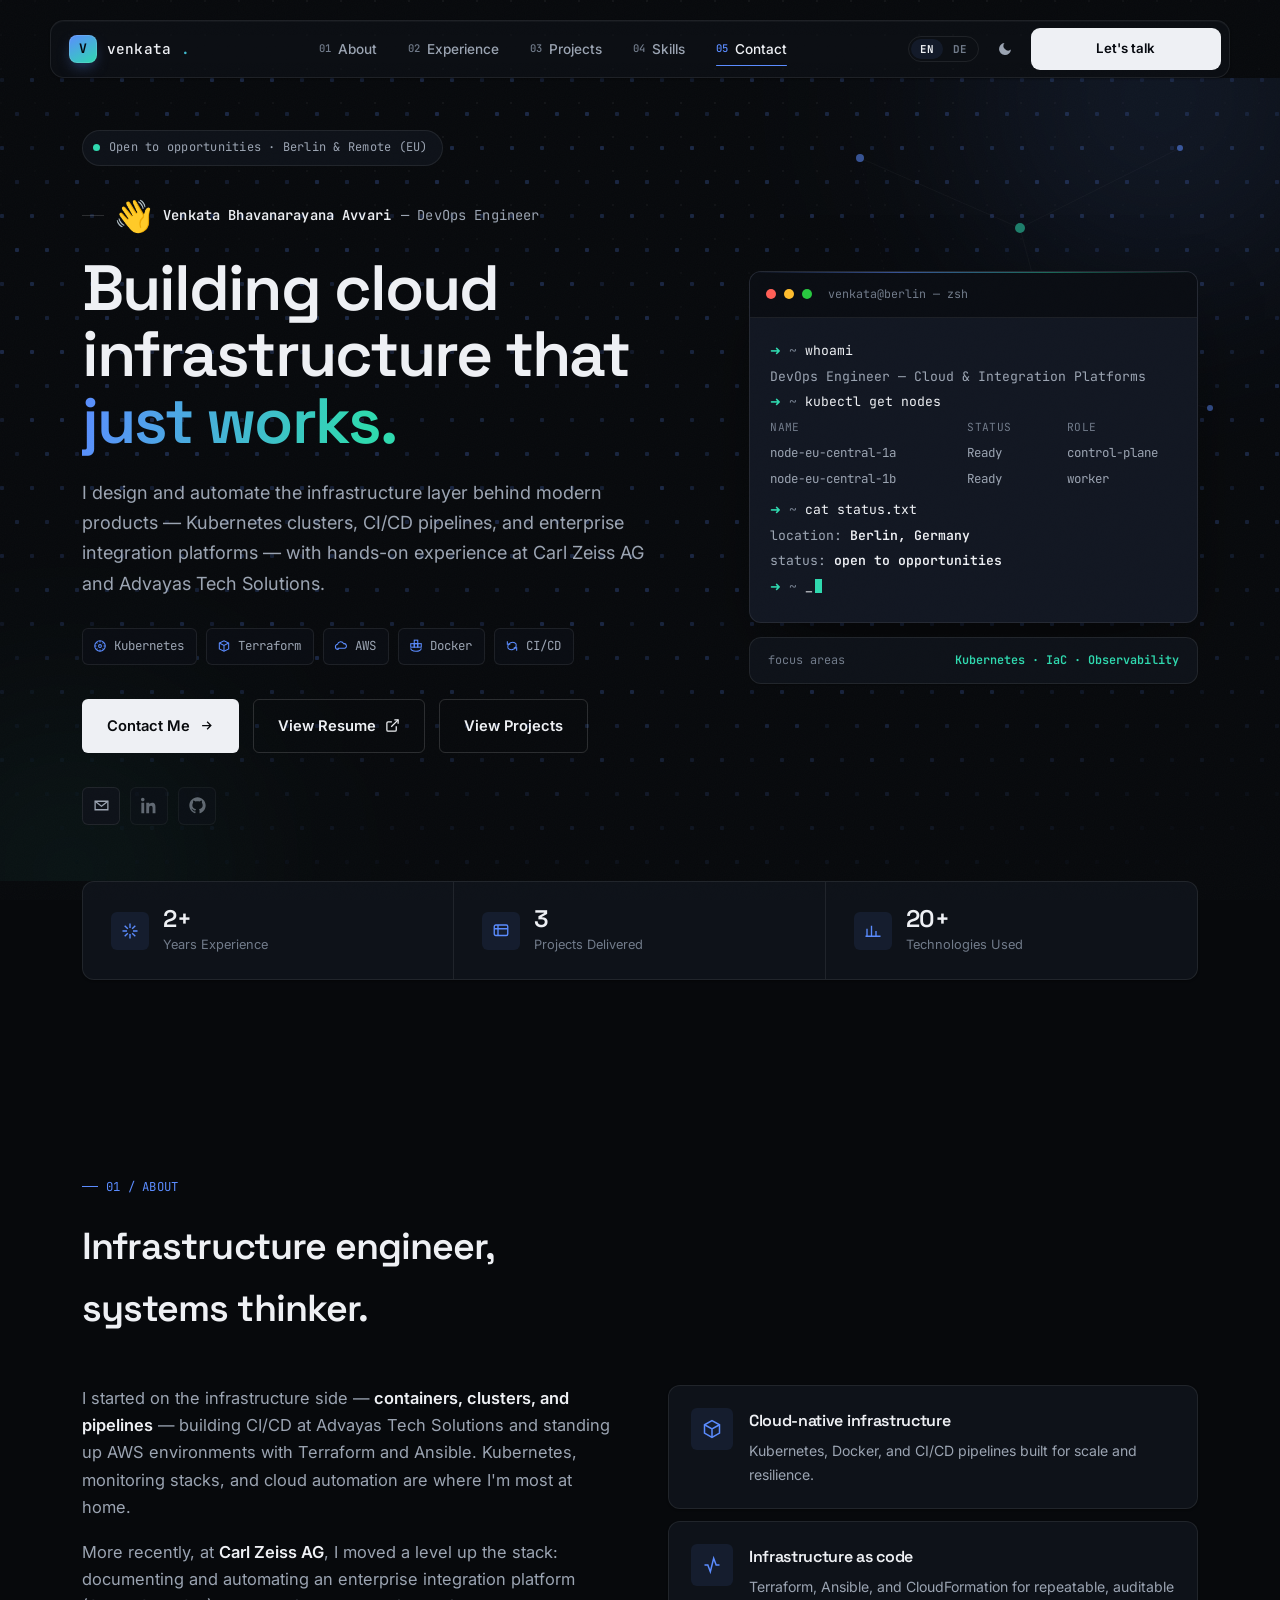
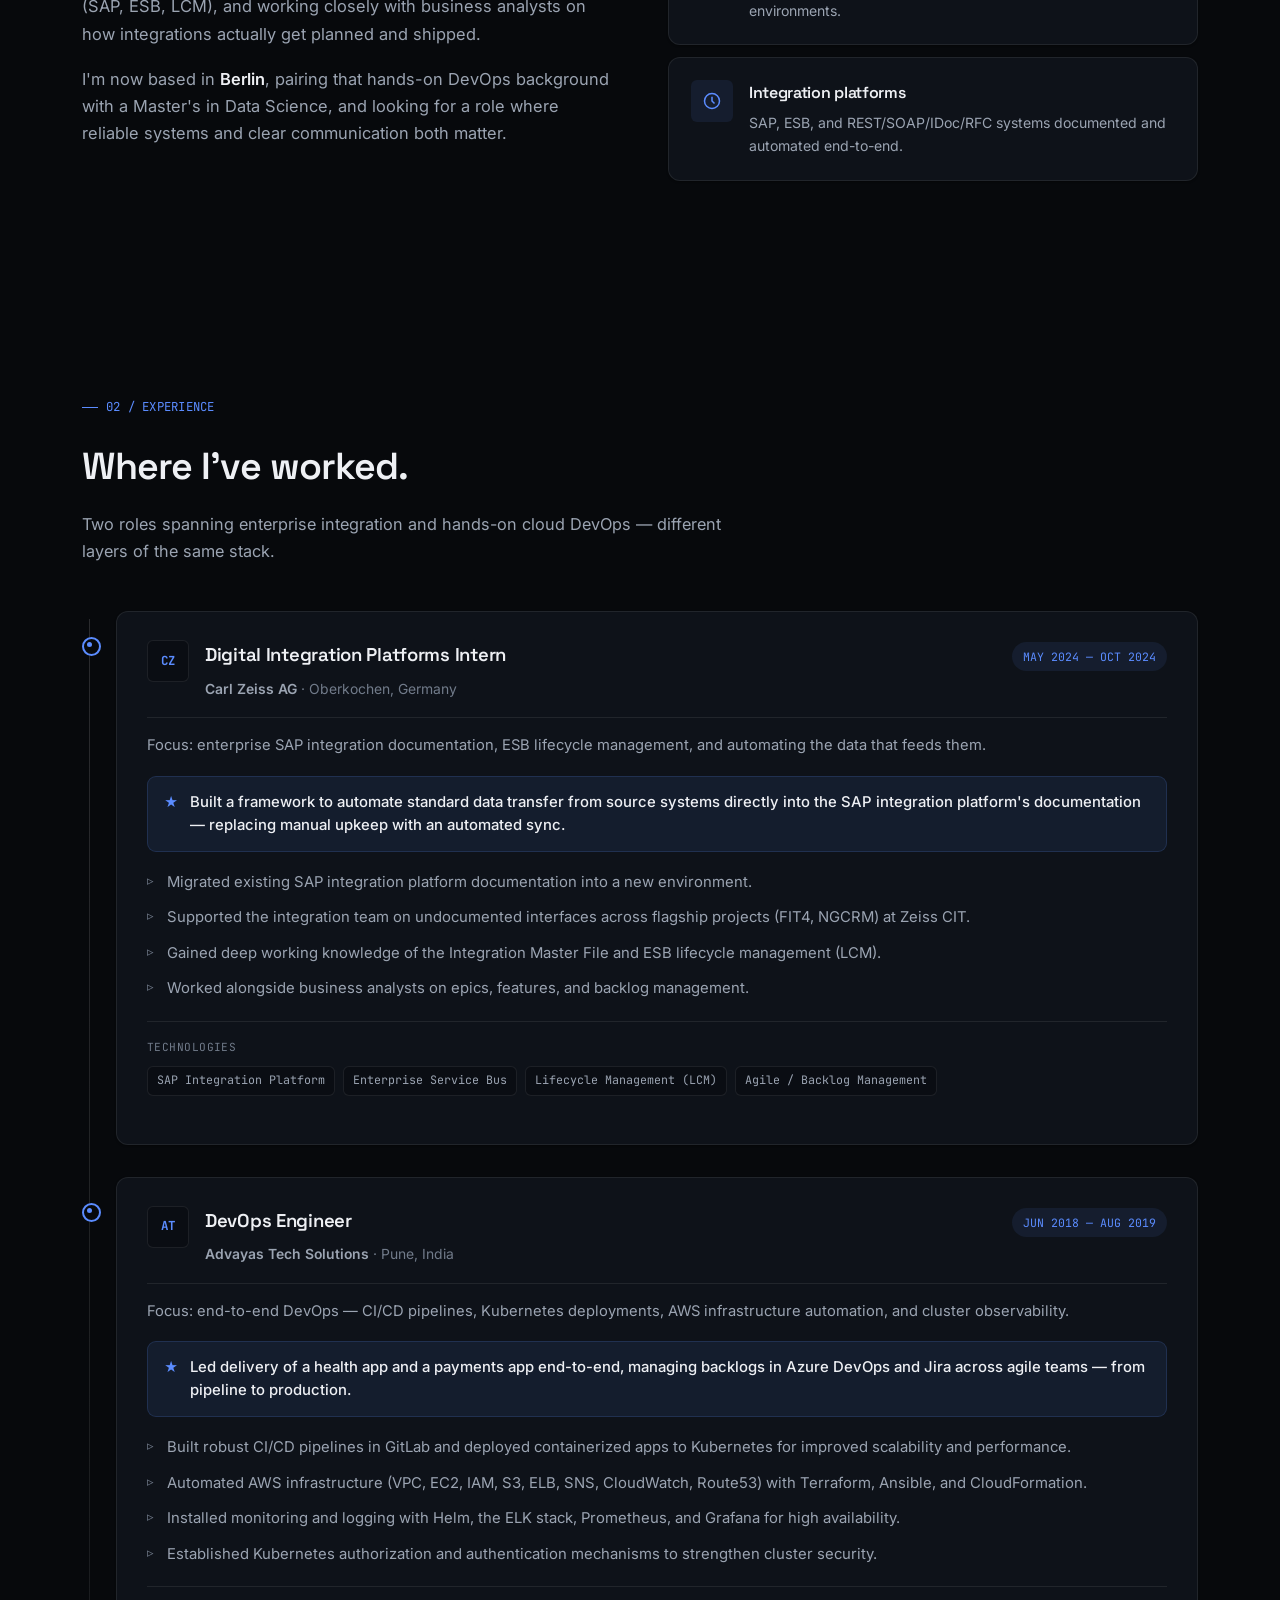
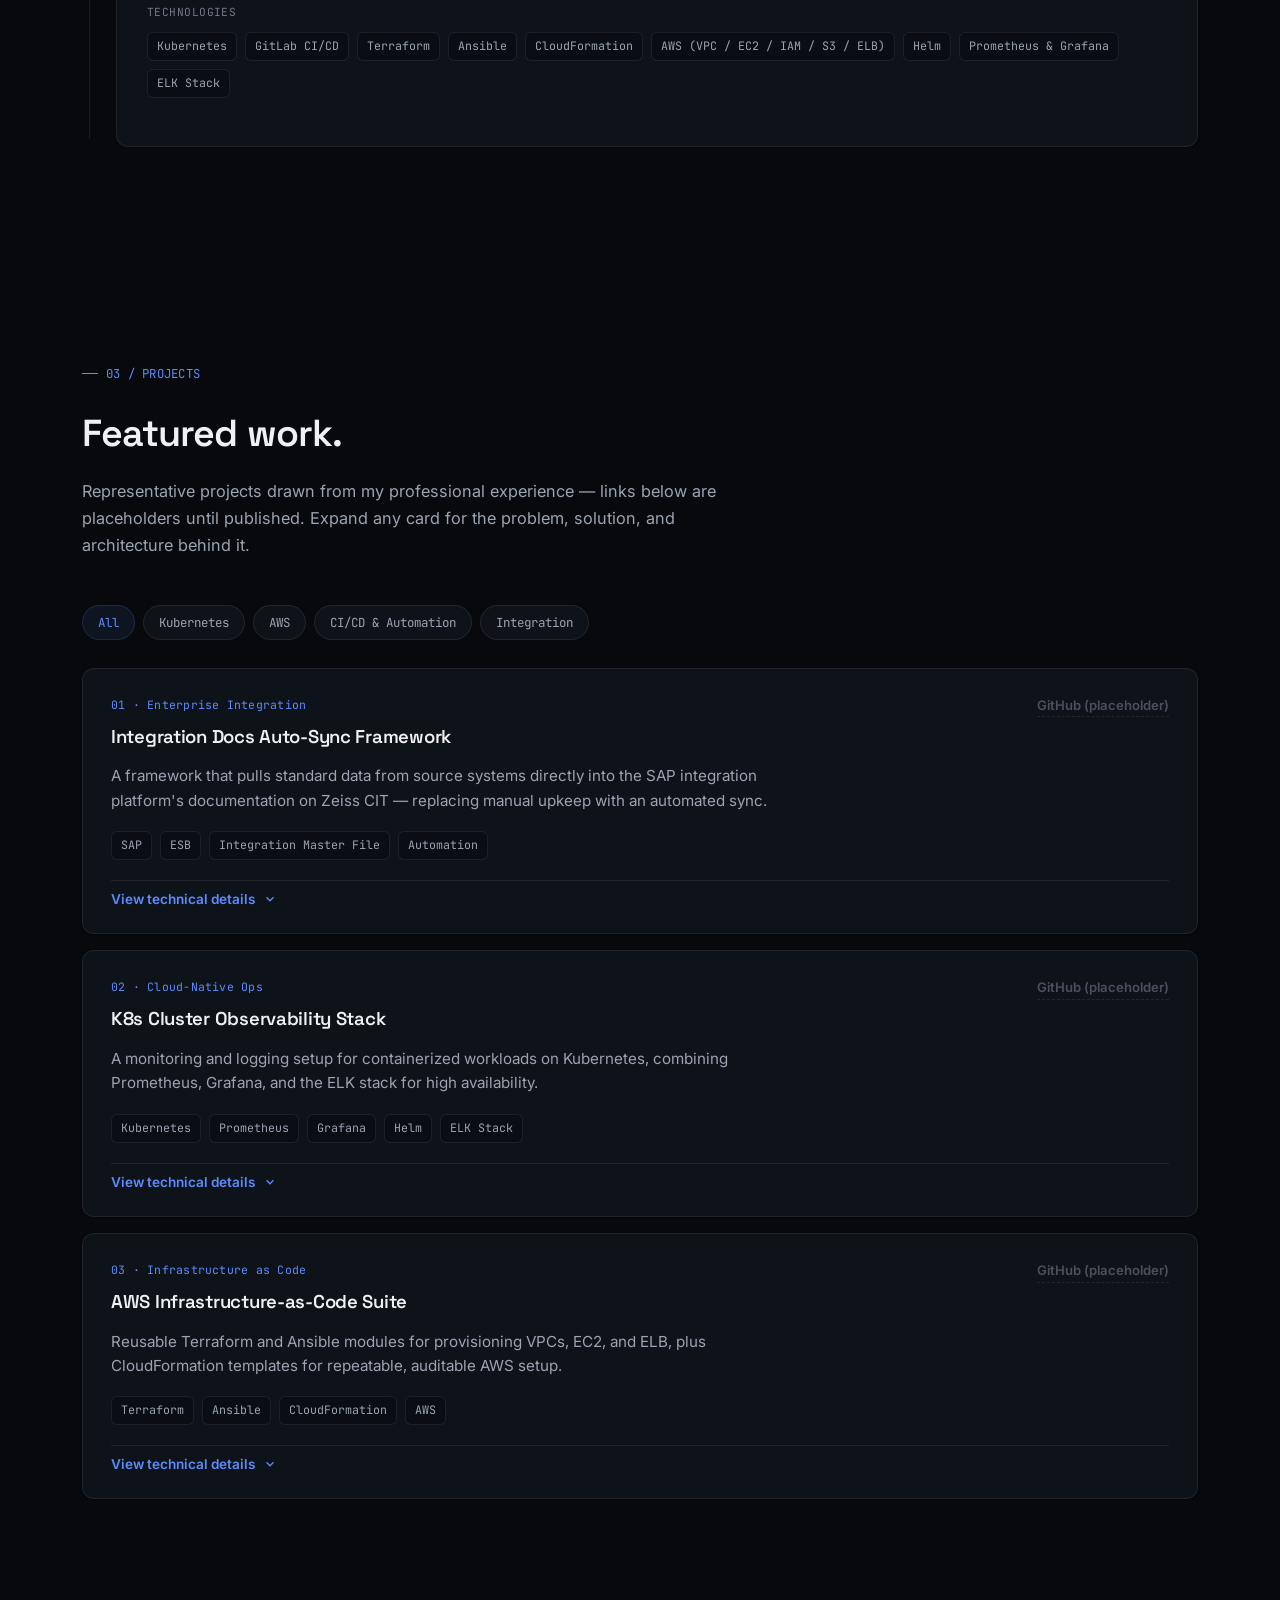
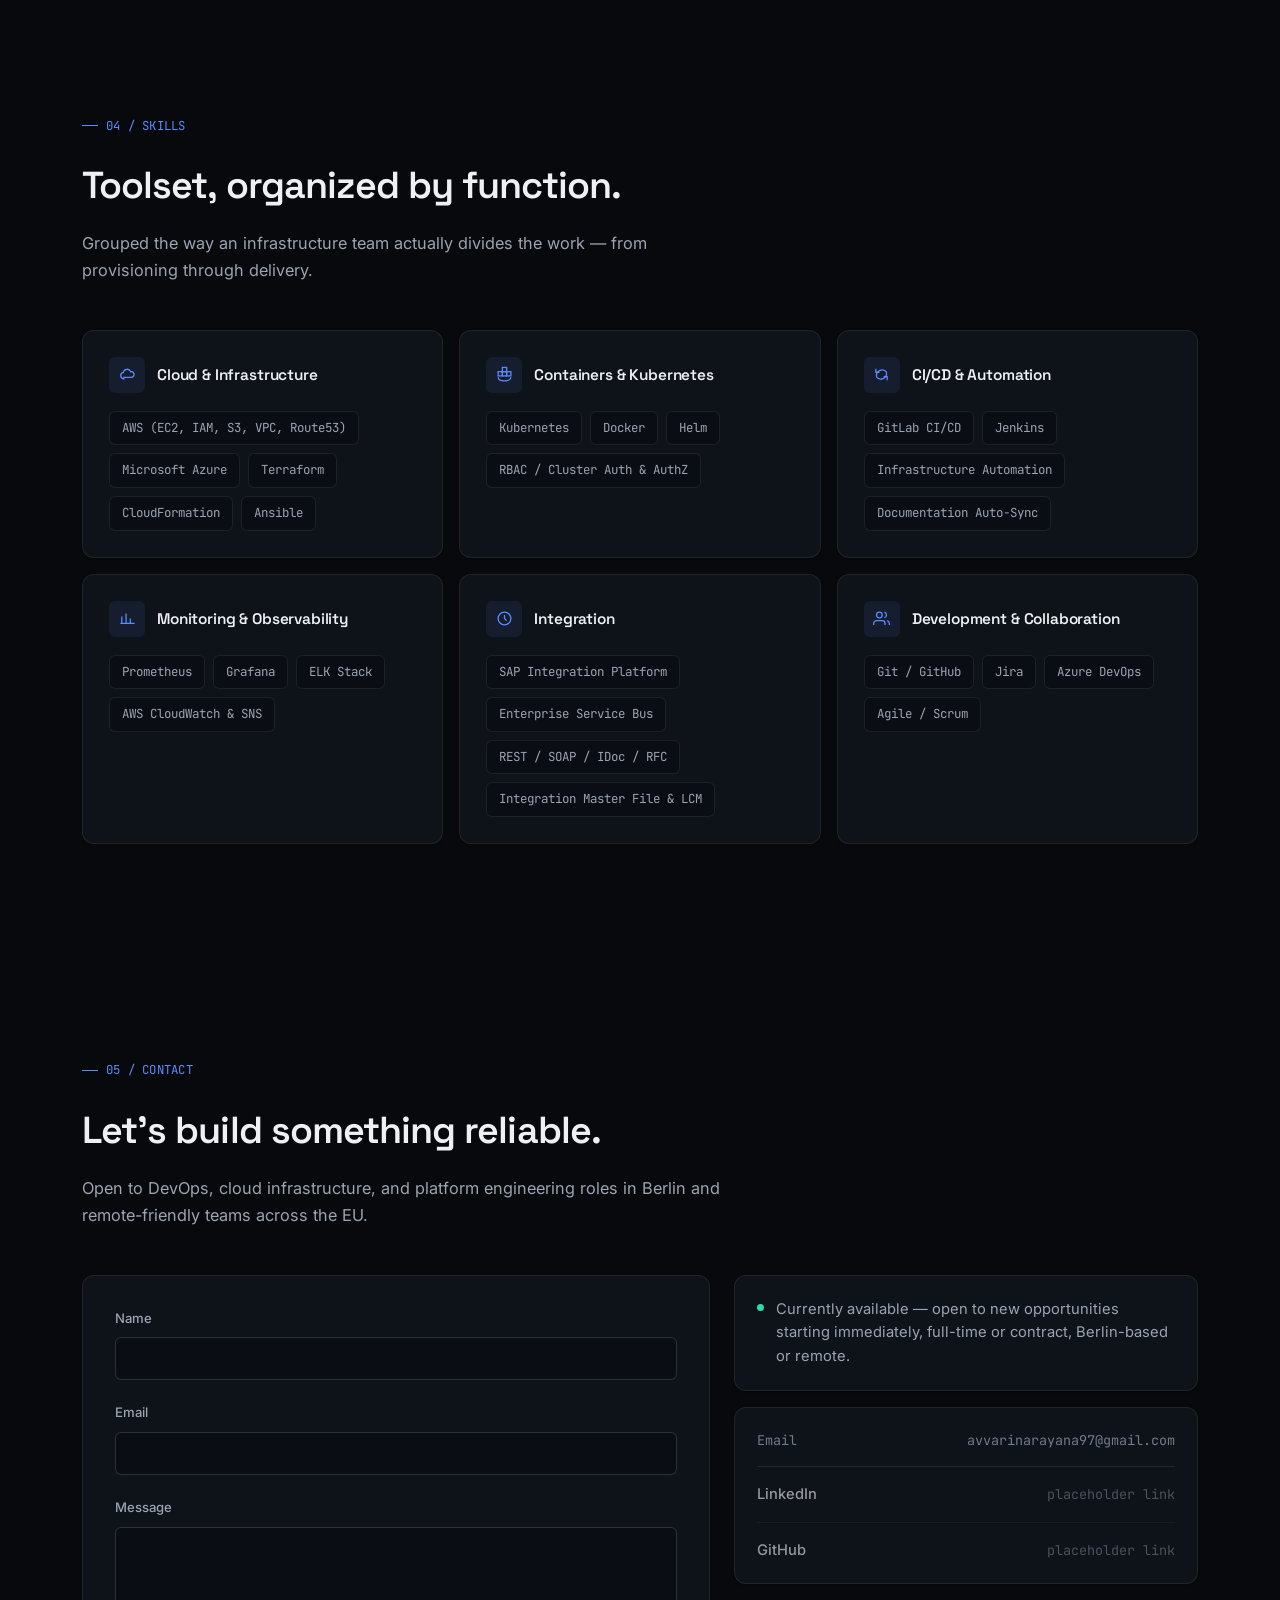
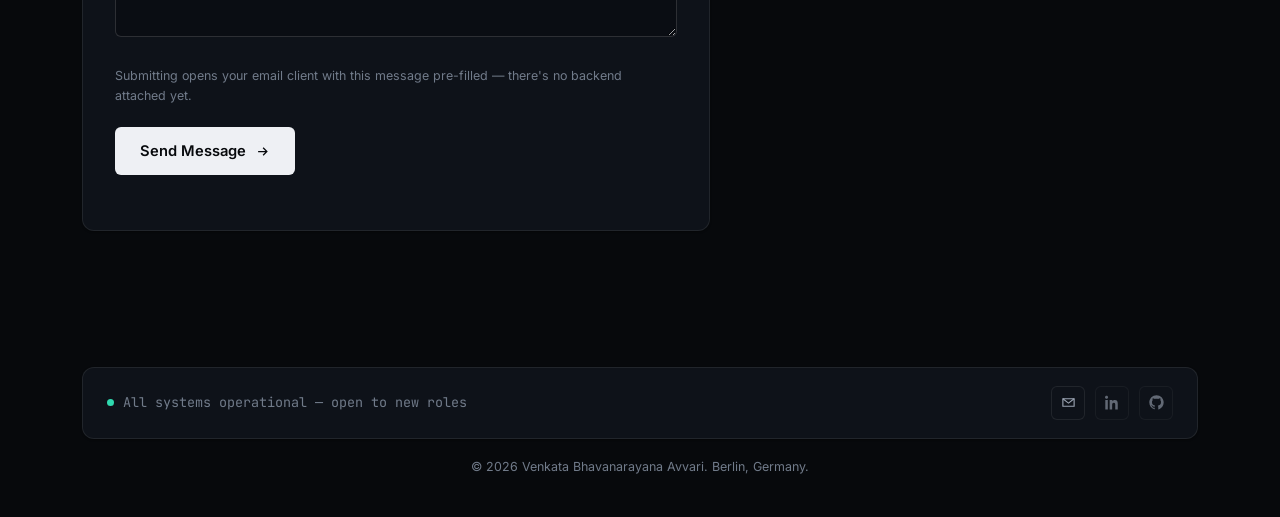
==== index.html @ 2ddfcbaf "Update index.html" ====
<!DOCTYPE html>
<html lang="en">
<head>
<meta charset="UTF-8">
<meta name="viewport" content="width=device-width, initial-scale=1.0">
<meta name="color-scheme" content="dark light">
<title>Venkata Bhavanarayana Avvari — DevOps Engineer</title>
<meta name="description" content="Venkata Bhavanarayana Avvari — DevOps Engineer specializing in cloud infrastructure, Kubernetes, and enterprise integration platforms. Based in Berlin.">
<meta name="author" content="Venkata Bhavanarayana Avvari">
<meta name="theme-color" content="#07090C">

<meta property="og:type" content="website">
<meta property="og:title" content="Venkata Bhavanarayana Avvari — DevOps Engineer">
<meta property="og:description" content="Cloud infrastructure, Kubernetes, and enterprise integration platforms. Based in Berlin, Germany.">

<link rel="icon" href="data:image/svg+xml,%3Csvg xmlns='http://www.w3.org/2000/svg' viewBox='0 0 32 32'%3E%3Crect width='32' height='32' rx='7' fill='%235B8CFF'/%3E%3Ctext x='16' y='22' font-family='monospace' font-size='18' font-weight='700' fill='%23090B10' text-anchor='middle'%3EV%3C/text%3E%3C/svg%3E">

<link rel="preconnect" href="https://fonts.googleapis.com">
<link rel="preconnect" href="https://fonts.gstatic.com" crossorigin>
<link href="https://fonts.googleapis.com/css2?family=Space+Grotesk:wght@600&family=Inter:wght@400;500;600;700&family=JetBrains+Mono:wght@400;500;600;700&display=swap" rel="stylesheet">

<script type="application/ld+json">
{
  "@context": "https://schema.org",
  "@type": "Person",
  "name": "Venkata Bhavanarayana Avvari",
  "jobTitle": "DevOps Engineer",
  "email": "mailto:avvarinarayana97@gmail.com",
  "address": { "@type": "PostalAddress", "addressLocality": "Berlin", "addressCountry": "DE" }
}
</script>

<style>
  :root{
    --bg:#07090C;
    --bg-1:#0A0D12;
    --bg-2:#0C1018;
    --surface:#0E1219;
    --surface-2:#0A0D13;
    --surface-raised:#121722;
    --border:rgba(255,255,255,0.078);
    --border-strong:rgba(255,255,255,0.14);
    --text:#EEF0F4;
    --text-dim:#9BA4B2;
    --text-faint:#717B8A;
    --accent:#5B8CFF;
    --accent-2:#2FD9AF;
    --accent-rgb:91,140,255;
    --accent-2-rgb:47,217,175;
    --accent-soft:rgba(91,140,255,0.09);
    --accent-soft-strong:rgba(91,140,255,0.17);
    --radius-lg:12px;
    --radius-md:9px;
    --radius-sm:6px;
    --maxw:1180px;
    --shadow-sm:0 1px 2px rgba(0,0,0,0.35);
    --shadow-md:0 20px 44px -12px rgba(0,0,0,0.55), 0 2px 6px rgba(0,0,0,0.35);
    --shadow-lg:0 30px 70px -18px rgba(0,0,0,0.65);
    --font-display:'Space Grotesk','Inter',sans-serif;
    --font-body:'Inter',-apple-system,sans-serif;
    --font-mono:'JetBrains Mono',monospace;
    --ease:cubic-bezier(.19,1,.22,1);
  }

  [data-theme="light"]{
    --bg:#FAFAF8;
    --bg-1:#F5F5F2;
    --bg-2:#F0F0EC;
    --surface:#FFFFFF;
    --surface-2:#F6F6F3;
    --surface-raised:#FFFFFF;
    --border:#E5E5E0;
    --border-strong:#D2D2CB;
    --text:#181B21;
    --text-dim:#525862;
    --text-faint:#666D78;
    --accent:#2C5CC5;
    --accent-2:#0B7E68;
    --accent-rgb:44,92,197;
    --accent-2-rgb:11,126,104;
    --accent-soft:#EEF2FC;
    --accent-soft-strong:#DEE7FA;
    --shadow-sm:0 1px 2px rgba(20,20,15,0.05);
    --shadow-md:0 18px 40px -14px rgba(20,20,15,0.14);
    --shadow-lg:0 30px 60px -18px rgba(20,20,15,0.16);
  }

  *{box-sizing:border-box; margin:0; padding:0;}
  html{scroll-behavior:smooth;}
  @media (prefers-reduced-motion: reduce){
    html{scroll-behavior:auto;}
    *{animation-duration:0.001ms !important; animation-iteration-count:1 !important; transition-duration:0.001ms !important; scroll-behavior:auto !important;}
    .reveal, .reveal-hero,
    .about-highlights .highlight-card,
    .job-list .job,
    .project-grid .project,
    .skills-grid .skill-group{ opacity:1 !important; transform:none !important; }
  }

  .wave-emoji{
    display:inline-block;
    font-size:31px;
    vertical-align:-6px;
    transform-origin:70% 70%;
    animation:wave-hand 4.6s cubic-bezier(0.42,0,0.2,1) infinite;
  }
  @keyframes wave-hand{
    0%{ transform:rotate(0deg) translateY(0); }
    9%{ transform:rotate(-9deg) translateY(-1px); }
    19%{ transform:rotate(7deg) translateY(0); }
    29%{ transform:rotate(-5deg) translateY(-0.5px); }
    39%{ transform:rotate(3deg) translateY(0); }
    50%{ transform:rotate(-1deg) translateY(0); }
    60%, 100%{ transform:rotate(0deg) translateY(0); }
  }

  body{
    background:var(--bg);
    color:var(--text);
    font-family:var(--font-body);
    line-height:1.65;
    font-size:16px;
    -webkit-font-smoothing:antialiased;
    text-rendering:optimizeLegibility;
    overflow-x:hidden;
    position:relative;
    transition:background-color .25s ease, color .25s ease;
    animation:page-in .5s var(--ease) both;
  }
  @keyframes page-in{ from{ opacity:0; } to{ opacity:1; } }

  /* fine dot grid */
  body::before{
    content:'';
    position:fixed; inset:0; z-index:0; pointer-events:none;
    background-image:radial-gradient(circle at 1px 1px, var(--border) 1px, transparent 0);
    background-size:34px 34px;
    -webkit-mask-image:radial-gradient(ellipse 75% 55% at 50% 0%, black 35%, transparent 88%);
    mask-image:radial-gradient(ellipse 75% 55% at 50% 0%, black 35%, transparent 88%);
    opacity:0.55;
  }
  /* ultra-subtle grain for premium texture */
  body::after{
    content:'';
    position:fixed; inset:0; z-index:1; pointer-events:none;
    opacity:0.025; mix-blend-mode:overlay;
    background-image:url("data:image/svg+xml,%3Csvg xmlns='http://www.w3.org/2000/svg' width='120' height='120'%3E%3Cfilter id='n'%3E%3CfeTurbulence type='fractalNoise' baseFrequency='0.9' numOctaves='2' stitchTiles='stitch'/%3E%3C/filter%3E%3Crect width='100%25' height='100%25' filter='url(%23n)'/%3E%3C/svg%3E");
  }
  [data-theme="light"] body::after{display:none;}

  h1,h2,h3,h4{
    font-family:var(--font-display);
    letter-spacing:-0.02em;
    font-weight:600;
    color:var(--text);
    text-wrap:balance;
  }

  .mono{font-family:var(--font-mono); font-feature-settings:"tnum";}
  a{color:inherit; text-decoration:none;}
  img{max-width:100%; display:block;}
  ul{list-style:none;}
  button{font-family:inherit; cursor:pointer; background:none; border:none; color:inherit;}

  ::selection{background:var(--accent); color:#06090F;}

  .skip-link{
    position:absolute; left:16px; top:-60px; z-index:999;
    background:var(--text); color:var(--bg); padding:10px 16px;
    border-radius:var(--radius-sm); font-size:0.9rem; font-weight:600;
    transition:top .15s ease;
  }
  .skip-link:focus{top:16px;}

  a:focus-visible, button:focus-visible, input:focus-visible, textarea:focus-visible{
    outline:2px solid var(--accent);
    outline-offset:3px;
    border-radius:4px;
  }

  .wrap{ max-width:var(--maxw); margin:0 auto; padding:0 32px; position:relative; z-index:2; }
  @media (max-width:640px){ .wrap{padding:0 20px;} }

  .grad-text{
    background:linear-gradient(100deg, var(--accent), var(--accent-2) 88%);
    -webkit-background-clip:text; background-clip:text; color:transparent;
  }

  /* ---------- REVEAL ---------- */
  .reveal{opacity:0; transform:translateY(14px); transition:opacity .7s var(--ease), transform .7s var(--ease);}
  .reveal.visible{opacity:1; transform:translateY(0);}
  .reveal-delay-1.visible{transition-delay:.08s;}
  .reveal-delay-2.visible{transition-delay:.16s;}
  .reveal-delay-3.visible{transition-delay:.24s;}
  .reveal-delay-4.visible{transition-delay:.32s;}
  .reveal-delay-5.visible{transition-delay:.4s;}
  .reveal-delay-6.visible{transition-delay:.48s;}

  /* hero entrance uses a lighter, quicker reveal so it feels immediate on load */
  .reveal-hero{
    opacity:0; transform:translateY(10px);
    transition-property:opacity, transform;
    transition-duration:.6s;
    transition-timing-function:var(--ease);
  }
  .reveal-hero.visible{opacity:1; transform:translateY(0);}

  /* staggered entrance for grid children — cascades without extra markup */
  .about-highlights .highlight-card,
  .job-list .job,
  .project-grid .project,
  .skills-grid .skill-group{ opacity:0; }
  .about-highlights.visible .highlight-card,
  .job-list.visible .job,
  .project-grid.visible .project,
  .skills-grid.visible .skill-group{
    animation:card-in .6s var(--ease) both;
  }
  .about-highlights.visible .highlight-card:nth-child(1),
  .job-list.visible .job:nth-child(1),
  .project-grid.visible .project:nth-child(1),
  .skills-grid.visible .skill-group:nth-child(1){animation-delay:.03s;}
  .about-highlights.visible .highlight-card:nth-child(2),
  .job-list.visible .job:nth-child(2),
  .project-grid.visible .project:nth-child(2),
  .skills-grid.visible .skill-group:nth-child(2){animation-delay:.1s;}
  .about-highlights.visible .highlight-card:nth-child(3),
  .job-list.visible .job:nth-child(3),
  .project-grid.visible .project:nth-child(3),
  .skills-grid.visible .skill-group:nth-child(3){animation-delay:.17s;}
  .skills-grid.visible .skill-group:nth-child(4){animation-delay:.24s;}
  .skills-grid.visible .skill-group:nth-child(5){animation-delay:.31s;}
  .skills-grid.visible .skill-group:nth-child(6){animation-delay:.38s;}
  @keyframes card-in{ from{ opacity:0; transform:translateY(12px); } to{ opacity:1; transform:translateY(0); } }

  /* ================= NAV ================= */
  header{ position:sticky; top:0; z-index:200; padding:20px 24px 0; transition:padding .3s var(--ease); }
  header.is-scrolled{padding-top:12px;}
  nav.navbar{
    max-width:var(--maxw); margin:0 auto;
    display:flex; align-items:center; justify-content:space-between;
    height:58px; padding:0 8px 0 8px;
    background:var(--surface); /* fallback for browsers without color-mix() */
    background:color-mix(in srgb, var(--surface) 68%, transparent);
    backdrop-filter:blur(16px) saturate(1.4); -webkit-backdrop-filter:blur(16px) saturate(1.4);
    border:1px solid var(--border);
    border-radius:14px;
    box-shadow:inset 0 1px 0 rgba(255,255,255,0.03), var(--shadow-sm);
    transition:box-shadow .3s ease, border-color .3s ease, background-color .3s ease, border-radius .3s ease;
  }
  header.is-scrolled nav.navbar{ box-shadow:inset 0 1px 0 rgba(255,255,255,0.04), var(--shadow-md); border-color:var(--border-strong); }

  .brand{
    font-family:var(--font-mono); font-weight:500; font-size:0.9rem; letter-spacing:0.01em; color:var(--text);
    display:flex; align-items:center; gap:10px; padding:0 8px 0 10px;
  }
  .brand-mark{
    width:28px; height:28px; border-radius:8px;
    background:linear-gradient(150deg, var(--accent), var(--accent-2));
    color:#06090F; display:flex; align-items:center; justify-content:center;
    font-size:0.82rem; font-weight:700; font-family:var(--font-mono);
    box-shadow:0 0 0 1px rgba(255,255,255,0.12) inset, 0 6px 16px -6px rgba(var(--accent-rgb),0.7);
    transition:transform .3s var(--ease), box-shadow .3s ease;
  }
  .brand:hover .brand-mark{
    transform:rotate(-8deg) scale(1.06);
    box-shadow:0 0 0 1px rgba(255,255,255,0.16) inset, 0 8px 20px -6px rgba(var(--accent-rgb),0.85);
  }

  .nav-center{display:flex; gap:1px; align-items:center;}
  .navlinks{display:flex; gap:1px; font-size:0.85rem; color:var(--text-dim); font-weight:500;}
  .navlinks a{
    position:relative; padding:9px 15px; border-radius:9px;
    transition:color .18s ease, background-color .18s ease;
    display:flex; align-items:center; gap:7px;
  }
  .navlinks a .idx{ font-family:var(--font-mono); font-size:0.66rem; color:var(--text-faint); transition:color .18s ease; }
  .navlinks a::after{
    content:''; position:absolute; left:15px; right:15px; bottom:3px; height:1.5px;
    background:var(--accent); border-radius:2px;
    transform:scaleX(0); transform-origin:left; transition:transform .25s var(--ease);
  }
  .navlinks a:hover{color:var(--text); background:var(--accent-soft);}
  .navlinks a:hover::after{transform:scaleX(1);}
  .navlinks a.active{color:var(--text);}
  .navlinks a.active::after{transform:scaleX(1);}
  .navlinks a.active .idx{color:var(--accent);}

  .nav-right{display:flex; align-items:center; gap:8px;}
  .lang-switch{
    display:flex; align-items:center; gap:1px; padding:2px;
    border:1px solid var(--border); border-radius:999px;
  }
  /* Desktop switcher only: lock its width to its natural size and prevent
     flex-shrink, so it can't move when sibling nav-right content (e.g. the
     CTA label) changes width between EN and DE. */
  .nav-right .lang-switch{ width:max-content; flex-shrink:0; }
  .lang-btn{
    border:none; background:transparent; color:var(--text-faint);
    font-family:var(--font-mono); font-size:0.68rem; font-weight:700; letter-spacing:0.02em;
    padding:5px 9px; border-radius:999px; cursor:pointer; line-height:1;
    transition:color .15s ease, background-color .15s ease;
  }
  /* Desktop switcher only: fix EN/DE to identical, stable dimensions so
     neither button (nor the switcher as a whole) resizes between languages. */
  .nav-right .lang-btn{ width:calc(2ch + 18px); text-align:center; flex-shrink:0; }
  .lang-btn:hover{color:var(--text);}
  .lang-btn.active{color:var(--text); background:var(--accent-soft);}
  .theme-toggle{
    width:36px; height:36px; border-radius:10px;
    border:1px solid transparent; color:var(--text-dim);
    display:flex; align-items:center; justify-content:center;
    position:relative;
    transition:border-color .15s ease, color .15s ease, background-color .15s ease, transform .15s ease;
  }
  .theme-toggle:hover{border-color:var(--border-strong); color:var(--accent); background:var(--accent-soft);}
  .theme-toggle:active{transform:scale(0.92);}
  .theme-toggle svg{
    width:16px; height:16px; position:absolute; top:50%; left:50%;
    transition:opacity .3s var(--ease), transform .4s var(--ease);
  }
  .theme-toggle .icon-moon{opacity:1; transform:translate(-50%,-50%) rotate(0deg) scale(1);}
  .theme-toggle .icon-sun{opacity:0; transform:translate(-50%,-50%) rotate(-60deg) scale(0.5);}
  [data-theme="light"] .theme-toggle .icon-moon{opacity:0; transform:translate(-50%,-50%) rotate(60deg) scale(0.5);}
  [data-theme="light"] .theme-toggle .icon-sun{opacity:1; transform:translate(-50%,-50%) rotate(0deg) scale(1);}

  .nav-cta{
    color:#06090F; font-weight:600; font-size:0.83rem; padding:10px 18px;
    background:var(--text);
    border-radius:9px; transition:transform .15s ease, box-shadow .15s ease, background-color .15s ease;
    min-width:190px; text-align:center; white-space:nowrap;
  }
  .nav-cta:hover{ transform:translateY(-1px); box-shadow:0 8px 20px -6px rgba(0,0,0,0.4); background:var(--accent); color:#06090F;}
  .nav-cta:active{ transform:translateY(0) scale(0.97); }

  /* Light mode only: the dark-mode CTA (near-black bg + near-black text) has no
     contrast against a light navbar, so give it a strong accent-blue treatment. */
  [data-theme="light"] .nav-cta{
    background:var(--accent);
    color:#FFFFFF;
    box-shadow:0 4px 14px -4px rgba(var(--accent-rgb),0.42);
  }
  [data-theme="light"] .nav-cta:hover{
    background:#24499E;
    color:#FFFFFF;
    box-shadow:0 8px 22px -6px rgba(var(--accent-rgb),0.5);
  }

  .navtoggle{
    display:none; border:1px solid var(--border); color:var(--text);
    width:38px; height:38px; border-radius:10px; align-items:center; justify-content:center;
    position:relative; transition:border-color .15s ease, background-color .15s ease, transform .15s ease;
  }
  .navtoggle:hover{ border-color:var(--border-strong); background:var(--accent-soft); }
  .navtoggle:active{ transform:scale(0.92); }
  .navtoggle span, .navtoggle span::before, .navtoggle span::after{
    content:''; position:absolute; width:15px; height:1.5px; background:var(--text); transition:transform .2s ease, opacity .2s ease;
  }
  .navtoggle span::before{transform:translateY(-5px);}
  .navtoggle span::after{transform:translateY(5px);}
  .navtoggle[aria-expanded="true"] span{background:transparent;}
  .navtoggle[aria-expanded="true"] span::before{transform:rotate(45deg);}
  .navtoggle[aria-expanded="true"] span::after{transform:rotate(-45deg);}

  @media (max-width:860px){
    header{padding:14px 16px 0;}
    .navlinks{display:none;}
    .nav-cta{display:none;}
    .navtoggle{display:flex;}
    nav.navbar{padding:0 8px 0 14px;}
  }

  .mobile-menu{
    position:fixed; inset:0; z-index:300;
    background:var(--bg); /* fallback for browsers without color-mix() */
    background:color-mix(in srgb, var(--bg) 97%, transparent);
    backdrop-filter:blur(22px);
    display:flex; flex-direction:column; justify-content:center; align-items:flex-start;
    padding:32px; gap:4px;
    opacity:0; pointer-events:none; transform:translateY(-8px);
    transition:opacity .3s var(--ease), transform .3s var(--ease);
    overflow-y:auto; max-height:100dvh;
  }
  .mobile-menu.open{opacity:1; pointer-events:auto; transform:translateY(0);}
  .mobile-menu::before{
    content:''; position:absolute; inset:0; z-index:-1;
    background-image:radial-gradient(circle at 1px 1px, var(--border) 1px, transparent 0);
    background-size:28px 28px; opacity:0.5;
  }
  .mobile-menu a{
    font-family:var(--font-display); font-size:2.1rem; font-weight:600; color:var(--text);
    padding:11px 0; display:flex; align-items:baseline; gap:16px; letter-spacing:-0.02em;
    transition:color .18s ease, transform .18s ease;
    opacity:0; transform:translateX(-10px);
  }
  .mobile-menu.open a{ opacity:1; transform:translateX(0); transition:opacity .4s var(--ease), color .18s ease, transform .4s var(--ease); }
  .mobile-menu.open a:nth-child(2){transition-delay:.05s;}
  .mobile-menu.open a:nth-child(3){transition-delay:.1s;}
  .mobile-menu.open a:nth-child(4){transition-delay:.15s;}
  .mobile-menu.open a:nth-child(5){transition-delay:.2s;}
  .mobile-menu.open a:nth-child(6){transition-delay:.25s;}
  .mobile-menu a:hover{ color:var(--accent); transform:translateX(4px); }
  .mobile-menu a .idx{ font-family:var(--font-mono); font-size:0.85rem; color:var(--accent); }
  .mobile-menu-foot{ margin-top:32px; display:flex; align-items:center; gap:12px; }
  .mobile-menu-foot .status-dot{margin-right:2px;}
  .mobile-close{
    position:absolute; top:26px; right:26px; width:40px; height:40px; border-radius:10px;
    border:1px solid var(--border); display:flex; align-items:center; justify-content:center; color:var(--text);
    transition:border-color .15s ease, background-color .15s ease, transform .3s var(--ease);
  }
  .mobile-close:hover{ border-color:var(--border-strong); background:var(--accent-soft); transform:rotate(90deg); }

  /* ================= SURFACE / PANEL SYSTEM ================= */
  .panel{
    background:var(--surface);
    border:1px solid var(--border);
    border-radius:var(--radius-lg);
    box-shadow:var(--shadow-sm);
    transition:border-color .25s ease, box-shadow .25s ease, transform .25s ease;
    position:relative;
    isolation:isolate;
  }
  .panel::before{
    content:'';
    position:absolute; inset:0; border-radius:inherit; z-index:-1;
    opacity:0; transition:opacity .25s ease;
    background:linear-gradient(160deg, rgba(var(--accent-rgb),0.08), transparent 45%);
  }
  .panel:hover{border-color:var(--border-strong); box-shadow:var(--shadow-md); transform:translateY(-3px);}
  .panel:hover::before{opacity:1;}

  /* Static content panels (metrics bar, footer, form, contact strip) are containers,
     not discrete clickable cards — lifting the whole block on hover reads as a mis-fire.
     Keep the surface styling but drop the card-style lift/glow for these. */
  .metrics-panel, .footer-panel, .contact-form, .avail-card, .contact-links, .aside-note{
    transition:border-color .25s ease, box-shadow .25s ease;
  }
  .metrics-panel:hover, .footer-panel:hover, .contact-form:hover,
  .avail-card:hover, .contact-links:hover, .aside-note:hover{
    transform:none; box-shadow:var(--shadow-sm); border-color:var(--border);
  }
  .metrics-panel::before, .footer-panel::before, .contact-form::before,
  .avail-card::before, .contact-links::before, .aside-note::before{
    display:none;
  }

  /* ================= HERO ================= */
  .hero{padding:52px 0 0; position:relative; overflow:hidden;}
  .hero-bg{ position:absolute; inset:0; z-index:0; pointer-events:none; }
  .hero-bg .glow-a, .hero-bg .glow-b{ position:absolute; border-radius:50%; filter:blur(100px); }
  .hero-bg .glow-a{ width:560px; height:560px; top:-260px; right:-160px; background:radial-gradient(circle, rgba(var(--accent-rgb),0.16), transparent 70%); animation:drift-a 16s ease-in-out infinite alternate; }
  .hero-bg .glow-b{ width:420px; height:420px; bottom:-200px; left:-140px; background:radial-gradient(circle, rgba(var(--accent-2-rgb),0.10), transparent 70%); animation:drift-b 19s ease-in-out infinite alternate; }
  @keyframes drift-a{ from{ transform:translate(0,0); } to{ transform:translate(-22px, 18px); } }
  @keyframes drift-b{ from{ transform:translate(0,0); } to{ transform:translate(18px, -16px); } }
  .hero-bg svg{ position:absolute; top:0; right:0; opacity:0.55; }

  .hero-bg .dash-field{
    position:absolute; inset:0;
    pointer-events:none;
    overflow:hidden;
    opacity:0.42;
    contain:layout style paint;
    -webkit-mask-image:radial-gradient(ellipse 90% 80% at 50% 32%, black 55%, transparent 97%);
    mask-image:radial-gradient(ellipse 90% 80% at 50% 32%, black 55%, transparent 97%);
  }
  [data-theme="light"] .hero-bg .dash-field{ opacity:0.28; }
  .hero-bg .dash-field .dash{
    position:absolute;
    top:0; left:0;
    width:4px; height:4px;
    border-radius:1px;
    background:rgba(var(--accent-rgb),0.55);
    transform:translate3d(0,0,0);
  }
  /* will-change is only worth its GPU-memory cost on devices where the
     cursor interaction actually runs (see is-interactive toggle in JS);
     touch and reduced-motion visitors never animate these elements. */
  .hero-bg .dash-field.is-interactive .dash{ will-change:transform, opacity; }

  /* Tiny crosshair indicator that tracks the cursor inside the hero only.
     Anchored at 0,0 and moved via transform (same coordinate space as the
     dash-field), so it stays perfectly in sync with the particle field. */
  .hero-bg .cursor-plus{
    position:absolute;
    top:0; left:0;
    width:0; height:0;
    pointer-events:none;
    opacity:0;
    transition:opacity 0.18s ease;
  }
  .hero-bg .cursor-plus.is-visible{ opacity:0.75; }
  [data-theme="light"] .hero-bg .cursor-plus.is-visible{ opacity:0.60; }
  .hero-bg .cursor-plus::before, .hero-bg .cursor-plus::after{
    content:"";
    position:absolute;
    background:var(--accent);
    border-radius:0.5px;
  }
  .hero-bg .cursor-plus::before{ width:14px; height:1px; left:-7px; top:0; }
  .hero-bg .cursor-plus::after{ width:1px; height:14px; left:0; top:-7px; }
  /* Native cursor is hidden only on the hero element itself, only once JS
     confirms a fine pointer + no reduced-motion (class added below), so the
     existing .cursor-plus can stand in as the visible cursor there. */
  .hero.cursor-plus-active{ cursor:none; }

  .hero-grid{ display:grid; grid-template-columns:1.15fr 0.85fr; gap:60px; align-items:center; padding-bottom:56px; position:relative; z-index:1;}

  .kicker-badge{
    display:inline-flex; align-items:center; gap:9px;
    font-family:var(--font-mono); font-size:0.75rem; letter-spacing:0.02em;
    color:var(--text-dim); background:var(--surface); border:1px solid var(--border);
    padding:7px 14px 7px 10px; border-radius:999px; margin-bottom:24px;
  }
  .status-dot{
    width:7px; height:7px; border-radius:50%; background:var(--accent-2); flex-shrink:0;
    box-shadow:0 0 0 0 rgba(var(--accent-2-rgb),0.5);
    animation:dot-pulse 2.2s ease-in-out infinite;
  }
  @keyframes dot-pulse{
    0%{ box-shadow:0 0 0 0 rgba(var(--accent-2-rgb),0.45); }
    70%{ box-shadow:0 0 0 7px rgba(var(--accent-2-rgb),0); }
    100%{ box-shadow:0 0 0 0 rgba(var(--accent-2-rgb),0); }
  }

  .hero-name{
    font-family:var(--font-mono); font-size:0.86rem; color:var(--text-dim);
    margin-bottom:14px; display:flex; align-items:center; gap:10px; letter-spacing:0.01em;
  }
  .hero-name .rule{width:22px; height:1px; background:var(--border-strong); display:inline-block;}
  .hero-name strong{color:var(--text); font-weight:600;}

  .hero h1{
    font-size:clamp(2.6rem, 5vw, 4.05rem); line-height:1.04; margin-bottom:22px;
    color:var(--text); max-width:16ch; font-weight:600; letter-spacing:-0.03em;
  }
  .hero p.lede{ color:var(--text-dim); font-size:1.13rem; max-width:54ch; margin-bottom:30px; line-height:1.68; }

  .stack-strip{ display:flex; flex-wrap:wrap; gap:9px; margin-bottom:34px; }
  .stack-chip{
    display:flex; align-items:center; gap:7px;
    font-family:var(--font-mono); font-size:0.78rem; color:var(--text-dim);
    background:var(--surface-2); border:1px solid var(--border); border-radius:var(--radius-sm);
    padding:7px 12px 7px 10px;
    transition:border-color .18s ease, color .18s ease, transform .18s ease;
  }
  .stack-chip:hover{ border-color:var(--accent); color:var(--text); transform:translateY(-2px); }
  .stack-chip svg{width:14px; height:14px; color:var(--accent); flex-shrink:0; transition:transform .3s var(--ease);}
  .stack-chip:hover svg{ transform:rotate(8deg) scale(1.12); }

  .cta-row{display:flex; gap:14px; flex-wrap:wrap; margin-bottom:34px;}
  .btn{
    display:inline-flex; align-items:center; gap:9px;
    padding:14px 24px; border-radius:var(--radius-sm); font-size:0.92rem; font-weight:600;
    transition:background .18s ease, border-color .18s ease, color .18s ease, transform .18s ease, box-shadow .18s ease;
  }
  .btn:active{transform:scale(0.98);}
  .btn-primary{
    background:var(--text); color:var(--bg); border:1px solid transparent;
  }
  .btn-primary:hover{ background:var(--accent); color:#06090F; box-shadow:0 10px 26px -8px rgba(var(--accent-rgb),0.55); transform:translateY(-2px); }
  .btn-primary svg{ transition:transform .18s ease; }
  .btn-primary:hover svg{ transform:translateX(3px); }
  .btn-ghost{ border:1px solid var(--border-strong); color:var(--text); background:transparent; }
  .btn-ghost:hover{border-color:var(--accent); color:var(--accent); background:var(--accent-soft);}

  .social-row{display:flex; gap:10px;}
  .social-icon{
    width:38px; height:38px; border-radius:var(--radius-sm);
    display:flex; align-items:center; justify-content:center;
    border:1px solid var(--border); color:var(--text-dim); background:var(--surface);
    transition:all .18s ease;
  }
  .social-icon:hover{color:var(--accent); border-color:var(--accent); transform:translateY(-2px);}
  .social-icon:active{transform:translateY(0) scale(0.94);}
  .social-icon svg{width:17px; height:17px; transition:transform .18s var(--ease);}
  .social-icon:hover svg{transform:scale(1.08);}

  /* ---------- TERMINAL PANEL ---------- */
  .hero-aside{display:flex; flex-direction:column; gap:14px;}
  .terminal{
    background:var(--surface-raised); border:1px solid var(--border); border-radius:var(--radius-lg);
    box-shadow:var(--shadow-lg); overflow:hidden; position:relative;
  }
  .terminal::before{
    content:''; position:absolute; top:0; left:0; right:0; height:1px;
    background:linear-gradient(90deg, transparent, rgba(var(--accent-rgb),0.55), rgba(var(--accent-2-rgb),0.45), transparent);
  }
  .terminal-bar{
    display:flex; align-items:center; gap:8px; padding:13px 16px;
    border-bottom:1px solid var(--border); background:var(--surface-2);
  }
  .terminal-dot{width:10px; height:10px; border-radius:50%;}
  .terminal-dot.r{background:#FF5F57;} .terminal-dot.y{background:#FEBC2E;} .terminal-dot.g{background:#28C840;}
  .terminal-title{ margin-left:8px; font-family:var(--font-mono); font-size:0.73rem; color:var(--text-faint); }
  .terminal-body{ padding:20px 20px 22px; font-family:var(--font-mono); font-size:0.82rem; line-height:1.95; }
  .terminal-body .prompt{ color:var(--accent-2); }
  .terminal-body .path{ color:var(--text-faint); }
  .terminal-body .cmd{ color:var(--text); }
  .terminal-body .out{ color:var(--text-dim); padding-left:0; }
  .terminal-body .out strong{ color:var(--text); font-weight:600; }
  .terminal-body .ok{color:var(--accent-2);}
  .terminal-body .tbl{display:grid; grid-template-columns:1.5fr 0.7fr 0.9fr; gap:2px 14px; margin:2px 0 6px; font-size:0.78rem;}
  .terminal-body .tbl span{color:var(--text-dim);}
  .terminal-body .tbl .h{color:var(--text-faint); font-size:0.7rem; letter-spacing:0.03em;}
  .terminal-caret{
    display:inline-block; width:7px; height:14px; background:var(--accent-2); margin-left:2px;
    animation:blink 1s steps(1) infinite; vertical-align:-2px;
  }
  @keyframes blink{ 50%{opacity:0;} }

  .aside-note{
    display:flex; align-items:center; justify-content:space-between; gap:12px;
    padding:13px 18px; font-family:var(--font-mono); font-size:0.74rem; color:var(--text-faint);
  }
  .aside-note b{color:var(--accent-2); font-weight:600;}

  @media (max-width:940px){
    .hero-grid{grid-template-columns:1fr; gap:40px; padding-bottom:40px;}
    .hero-aside{max-width:460px;}
  }

  /* ---------- METRICS STRIP ---------- */
  .metrics{ padding:0 0 84px; position:relative; z-index:1; }
  .metrics-panel{
    display:grid; grid-template-columns:repeat(3,1fr);
  }
  .metric{
    padding:24px 28px; display:flex; align-items:center; gap:14px;
    border-right:1px solid var(--border);
  }
  .metric:last-child{border-right:none;}
  .metric-icon{
    width:38px; height:38px; border-radius:var(--radius-sm); background:var(--accent-soft); color:var(--accent);
    display:flex; align-items:center; justify-content:center; flex-shrink:0;
    transition:transform .3s var(--ease), background-color .3s ease;
  }
  .metric:hover .metric-icon{ transform:scale(1.08); background:var(--accent-soft-strong); }
  .metric-icon svg{width:18px; height:18px;}
  .metric-num{ font-family:var(--font-display); font-size:1.5rem; font-weight:600; color:var(--text); line-height:1.1; letter-spacing:-0.01em;}
  .metric-label{ color:var(--text-faint); font-size:0.8rem; margin-top:2px;}
  @media (max-width:700px){
    .metrics-panel{grid-template-columns:1fr;}
    .metric{border-right:none; border-bottom:1px solid var(--border);}
    .metric:last-child{border-bottom:none;}
  }

  /* ================= SECTION SHELL ================= */
  section{padding:clamp(60px, 9vw, 104px) 0; position:relative; z-index:1; scroll-margin-top:90px;}
  .section-kicker{
    display:inline-flex; align-items:center; gap:8px;
    font-family:var(--font-mono); font-size:0.77rem; color:var(--accent);
    margin-bottom:18px; letter-spacing:0.02em; text-transform:uppercase;
  }
  .section-kicker::before{ content:''; width:16px; height:1px; background:var(--accent); }
  .section-head{margin-bottom:46px; max-width:640px;}
  .section-head h2{font-size:clamp(1.75rem, 3vw, 2.35rem); margin-bottom:14px; letter-spacing:-0.025em;}
  .section-head p{color:var(--text-dim); font-size:1.02rem;}

  /* ---------- ABOUT ---------- */
  .about-grid{ display:grid; grid-template-columns:1fr 1fr; gap:56px; align-items:start; }
  .about-text{color:var(--text-dim); font-size:1.03rem;}
  .about-text p{margin-bottom:18px;}
  .about-text strong{color:var(--text); font-weight:600;}
  .about-highlights{display:grid; gap:12px;}
  .highlight-card{ padding:22px; display:flex; align-items:flex-start; gap:16px; }
  .highlight-icon{
    width:42px; height:42px; min-width:42px; border-radius:var(--radius-sm);
    background:var(--accent-soft); display:flex; align-items:center; justify-content:center; color:var(--accent);
    transition:transform .3s var(--ease), background-color .3s ease;
  }
  .highlight-card:hover .highlight-icon{ transform:scale(1.08) rotate(-4deg); background:var(--accent-soft-strong); }
  .highlight-card h3{font-size:1rem; margin-bottom:5px; font-weight:600;}
  .highlight-card p{color:var(--text-dim); font-size:0.88rem;}
  @media (max-width:900px){ .about-grid{grid-template-columns:1fr;} }

  /* ---------- EXPERIENCE (pipeline timeline) ---------- */
  .job-list{ position:relative; padding-left:34px; display:grid; gap:32px; }
  .job-list::before{
    content:''; position:absolute; left:7px; top:8px; bottom:8px; width:1px;
    background:linear-gradient(var(--border-strong), var(--border) 90%);
  }
  .job{ position:relative; }
  .job::before{
    content:''; position:absolute; left:-34px; top:26px; width:15px; height:15px; border-radius:50%;
    background:var(--bg); border:2px solid var(--accent); z-index:2;
  }
  .job::after{
    content:''; position:absolute; left:-29px; top:31px; width:5px; height:5px; border-radius:50%;
    background:var(--accent); z-index:2;
  }

  .job-card{ padding:28px 30px; }
  .job-card-head{
    display:flex; align-items:flex-start; gap:16px; flex-wrap:wrap;
    margin-bottom:16px; padding-bottom:16px; border-bottom:1px solid var(--border);
  }
  .job-logo{
    width:42px; height:42px; min-width:42px; border-radius:var(--radius-sm);
    background:var(--surface-2); border:1px solid var(--border);
    display:flex; align-items:center; justify-content:center;
    font-size:0.78rem; font-weight:700; color:var(--accent); letter-spacing:0.02em;
    transition:border-color .3s ease, transform .3s var(--ease);
  }
  .job:hover .job-logo{ transform:scale(1.06); border-color:var(--accent); }
  .job-head-text{ flex:1; min-width:200px; }
  .job-card h3{font-size:1.16rem; letter-spacing:-0.015em; margin-bottom:4px;}
  .job-company{color:var(--text-faint); font-size:0.87rem;}
  .job-company strong{color:var(--text-dim); font-weight:600;}
  .job-date{
    font-family:var(--font-mono); font-size:0.72rem; color:var(--accent);
    background:var(--accent-soft); padding:5px 11px; border-radius:999px;
    white-space:nowrap; align-self:flex-start; margin-top:2px;
  }

  .job-focus{ color:var(--text-dim); font-size:0.92rem; margin-bottom:18px; line-height:1.6; }

  .job-highlight{
    display:flex; align-items:flex-start; gap:12px;
    background:var(--accent-soft); border:1px solid var(--accent-soft-strong);
    border-radius:var(--radius-md); padding:14px 16px; margin-bottom:18px;
  }
  .job-highlight-icon{
    color:var(--accent); font-size:0.85rem; line-height:1.5; flex-shrink:0; margin-top:1px;
  }
  .job-highlight p{ color:var(--text); font-size:0.93rem; font-weight:500; line-height:1.55; }

  .job-list-items{display:grid; gap:11px; margin-bottom:20px;}
  .job-list-items li{ position:relative; padding-left:20px; color:var(--text-dim); font-size:0.93rem; }
  .job-list-items li::before{ content:'▹'; position:absolute; left:0; top:0; color:var(--text-faint); font-size:0.8rem; }

  .job-tech{ padding-top:16px; border-top:1px solid var(--border); }
  .job-tech-label{
    display:block; font-family:var(--font-mono); font-size:0.7rem; letter-spacing:0.04em;
    text-transform:uppercase; color:var(--text-faint); margin-bottom:10px;
  }
  @media (max-width:600px){ .job-card{padding:22px 18px;} }

  /* ---------- PROJECTS ---------- */
  .project-filters{ display:flex; flex-wrap:wrap; gap:8px; margin-bottom:28px; }
  .filter-chip{
    font-family:var(--font-mono); font-size:0.78rem; color:var(--text-dim);
    background:var(--surface); border:1px solid var(--border); border-radius:999px;
    padding:8px 15px; transition:border-color .18s ease, color .18s ease, background-color .18s ease, transform .12s ease;
  }
  .filter-chip:hover{ border-color:var(--border-strong); color:var(--text); }
  .filter-chip:active{ transform:scale(0.96); }
  .filter-chip.active{ background:var(--accent-soft); border-color:var(--accent-soft-strong); color:var(--accent); }

  .project-grid{ display:grid; gap:16px; }
  .project{ padding:26px 28px; overflow:hidden; transition:opacity .3s ease, transform .3s ease, border-color .25s ease, box-shadow .25s ease; }
  .project.is-hidden{ display:none; }
  .project-head{
    display:flex; justify-content:space-between; align-items:flex-start;
    gap:20px; flex-wrap:wrap; margin-bottom:12px;
  }
  .project-index{ font-family:var(--font-mono); font-size:0.72rem; color:var(--accent); margin-bottom:8px; display:block; letter-spacing:0.02em; }
  .project-head h3{font-size:1.16rem; letter-spacing:-0.015em;}
  .project-links{display:flex; gap:18px; flex-shrink:0;}
  .project-links a{
    display:inline-block;
    font-size:0.82rem; font-weight:600; color:var(--text-faint);
    border-bottom:1px dashed var(--border-strong);
    transition:color .15s ease, border-color .15s ease, transform .15s ease;
  }
  .project-links a:hover{color:var(--accent); border-color:var(--accent); transform:translateY(-1px);}

  /* Placeholder external profile links (LinkedIn/GitHub URLs not added yet) —
     read visually as inactive so visitors don't expect them to go anywhere,
     and the one fully working contact channel (email) stays the clear default. */
  a.placeholder-link{ cursor:not-allowed; opacity:0.6; }
  a.placeholder-link:hover{ opacity:0.75; }
  .social-icon.placeholder-link:hover{ color:var(--text-dim); border-color:var(--border); transform:none; }
  .social-icon.placeholder-link:hover svg{ transform:none; }
  .project-links a.placeholder-link:hover{ color:var(--text-faint); border-color:var(--border-strong); transform:none; }
  .contact-links a.placeholder-link:hover{ color:var(--text); padding-left:0; }
  .contact-links a.placeholder-link:hover span{ color:var(--text-faint); }
  .project-summary{color:var(--text-dim); font-size:0.95rem; max-width:66ch; margin-bottom:18px; line-height:1.6;}
  .tag-row{ display:flex; flex-wrap:wrap; gap:8px; margin-bottom:20px; }
  .tag{
    font-family:var(--font-mono); font-size:0.73rem; color:var(--text-dim);
    background:var(--surface-2); border:1px solid var(--border); border-radius:var(--radius-sm); padding:4px 9px;
    transition:border-color .15s ease, color .15s ease, transform .15s ease, background-color .15s ease;
  }
  .project:hover .tag{ border-color:var(--border-strong); }
  .tag:hover{ border-color:var(--accent); color:var(--text); background:var(--accent-soft); transform:translateY(-1px); }

  .project-toggle{
    display:flex; align-items:center; gap:8px;
    font-size:0.85rem; font-weight:600; color:var(--accent);
    padding:10px 0 0; border-top:1px solid var(--border); width:100%;
    transition:color .15s ease, gap .15s ease;
  }
  .project-toggle svg{ transition:transform .25s var(--ease); }
  .project-toggle[aria-expanded="true"] svg{ transform:rotate(180deg); }
  .project-toggle:hover{ color:var(--accent-2); gap:11px; }

  .project-detail{
    max-height:0; overflow:hidden;
    transition:max-height .45s var(--ease);
  }
  .project-detail-inner{ padding-top:22px; display:grid; gap:20px; }
  .pd-block{ display:grid; gap:8px; }
  .pd-label{
    font-family:var(--font-mono); font-size:0.7rem; letter-spacing:0.05em; text-transform:uppercase;
    color:var(--text-faint);
  }
  .pd-block p{ color:var(--text-dim); font-size:0.92rem; line-height:1.65; max-width:70ch; }
  .pd-block ul{ display:grid; gap:9px; }
  .pd-block li{ position:relative; padding-left:20px; color:var(--text-dim); font-size:0.9rem; line-height:1.55; }
  .pd-block li::before{ content:'▹'; position:absolute; left:0; top:0; color:var(--accent); font-size:0.78rem; }

  .arch-diagram{
    display:flex; align-items:stretch; gap:0; flex-wrap:wrap;
    background:var(--surface-2); border:1px solid var(--border); border-radius:var(--radius-md);
    padding:16px; overflow-x:auto;
  }
  .arch-node{
    display:flex; flex-direction:column; justify-content:center; gap:3px;
    background:var(--surface); border:1px solid var(--border-strong); border-radius:var(--radius-sm);
    padding:11px 14px; min-width:140px; flex-shrink:0;
  }
  .arch-node.accent{ border-color:rgba(var(--accent-rgb),0.45); background:var(--accent-soft); }
  .arch-node.accent2{ border-color:rgba(var(--accent-2-rgb),0.45); background:rgba(var(--accent-2-rgb),0.08); }
  .arch-node-title{ font-family:var(--font-mono); font-size:0.76rem; color:var(--text); font-weight:600; }
  .arch-node-sub{ font-size:0.72rem; color:var(--text-faint); }
  .arch-arrow{ display:flex; align-items:center; justify-content:center; color:var(--text-faint); flex-shrink:0; padding:0 2px; }
  @media (max-width:560px){
    .arch-diagram{ flex-direction:column; }
    .arch-arrow svg{ transform:rotate(90deg); }
  }

  /* ---------- SKILLS ---------- */
  .skills-grid{ display:grid; grid-template-columns:repeat(3, 1fr); gap:16px; }
  .skill-group{ padding:26px; }
  .skill-group-head{ display:flex; align-items:center; gap:12px; margin-bottom:18px; }
  .skill-icon{
    width:36px; height:36px; border-radius:var(--radius-sm); background:var(--accent-soft); color:var(--accent);
    display:flex; align-items:center; justify-content:center; flex-shrink:0;
    transition:transform .3s var(--ease), background-color .3s ease;
  }
  .skill-group:hover .skill-icon{ transform:scale(1.08) rotate(-4deg); background:var(--accent-soft-strong); }
  .skill-icon svg{width:17px; height:17px;}
  .skill-group h3{ font-size:0.96rem; font-weight:600; letter-spacing:-0.01em;}
  .badge-row{display:flex; flex-wrap:wrap; gap:8px;}
  .badge{
    font-family:var(--font-mono); font-size:0.78rem; color:var(--text-dim); background:var(--surface-2);
    border:1px solid var(--border); border-radius:var(--radius-sm); padding:6px 12px;
    transition:border-color .15s ease, color .15s ease, background-color .15s ease, transform .15s ease;
  }
  .badge:hover{border-color:var(--accent); color:var(--text); background:var(--accent-soft); transform:translateY(-1px);}
  @media (max-width:940px){ .skills-grid{grid-template-columns:1fr;} }
  @media (min-width:941px) and (max-width:1180px){ .skills-grid{grid-template-columns:repeat(2,1fr);} }

  /* ---------- CONTACT ---------- */
  .contact-grid{ display:grid; grid-template-columns:1.15fr 0.85fr; gap:24px; }
  .contact-form{ padding:32px; }
  .field{margin-bottom:22px;}
  .field label{display:block; font-size:0.82rem; color:var(--text-dim); margin-bottom:8px; font-weight:500;}
  .field input, .field textarea{
    width:100%; background:var(--surface-2); border:1px solid var(--border-strong); color:var(--text);
    padding:11px 13px; font-family:var(--font-body); font-size:0.95rem; border-radius:var(--radius-sm);
    transition:border-color .15s ease, background-color .15s ease, box-shadow .15s ease;
  }
  .field input:hover, .field textarea:hover{ border-color:var(--border-strong); }
  .field input:focus, .field textarea:focus{
    border-color:var(--accent); outline:none; background:var(--surface);
    box-shadow:0 0 0 3px var(--accent-soft);
  }
  .field textarea{resize:vertical; min-height:110px;}
  .form-status{font-size:0.86rem; color:var(--accent-2); min-height:1.2em; margin-top:6px;}
  .form-hint{font-size:0.78rem; color:var(--text-faint); margin-bottom:20px;}

  .contact-side{display:flex; flex-direction:column; gap:16px;}
  .avail-card{ padding:22px; display:flex; align-items:flex-start; gap:12px; }
  .avail-card p{color:var(--text-dim); font-size:0.92rem; line-height:1.6;}
  .contact-links{ padding:6px 22px; }
  .contact-links a{
    display:flex; justify-content:space-between; align-items:center; gap:12px;
    padding:15px 0; border-bottom:1px solid var(--border);
    color:var(--text); font-size:0.92rem; font-weight:500;
    transition:color .15s ease, padding-left .18s ease;
  }
  .contact-links a:last-child{border-bottom:none;}
  .contact-links a span{color:var(--text-faint); font-size:0.84rem; font-weight:400; font-family:var(--font-mono); transition:color .15s ease;}
  .contact-links a:hover{color:var(--accent); padding-left:4px;}
  .contact-links a:hover span{color:var(--accent);}
  @media (max-width:900px){ .contact-grid{grid-template-columns:1fr;} }

  /* ---------- FOOTER ---------- */
  footer{padding:32px 0 40px; position:relative; z-index:1;}
  .footer-panel{
    display:flex; justify-content:space-between; align-items:center; flex-wrap:wrap; gap:14px;
    padding:18px 24px;
  }
  .footer-status{ display:flex; align-items:center; gap:9px; color:var(--text-faint); font-size:0.84rem; font-family:var(--font-mono);}
  .footer-status .status-dot{background:var(--accent-2);}
  .footer-socials{display:flex; gap:10px;}
  .footer-socials .social-icon{width:34px; height:34px;}
  .footer-socials svg{width:15px; height:15px;}
  .footer-copy{ text-align:center; color:var(--text-faint); font-size:0.78rem; margin-top:18px; }

  /* ---------- PHONE/TABLET REFINEMENTS (≤768px) ---------- */
  @media (max-width:768px){
    .hero{padding:36px 0 0;}
    .hero-grid{gap:32px; padding-bottom:36px;}
    .hero-name{flex-wrap:wrap; row-gap:4px;}
    .hero h1{font-size:clamp(2.3rem, 8vw, 3.4rem); line-height:1.08;}
    .hero p.lede{font-size:1.03rem; max-width:none;}
    section{padding:clamp(48px, 10vw, 76px) 0;}
    .section-head{margin-bottom:34px;}
    .metric{padding:20px 18px;}
    .project{padding:22px 20px;}
    .skill-group{padding:22px 20px;}
    .highlight-card{padding:20px;}
    .contact-form{padding:26px 22px;}
    /* pull the timeline in a bit so job cards get more breathing room */
    .job-list{padding-left:26px; gap:26px;}
    .job::before{left:-26px; width:13px; height:13px; top:24px;}
    .job::after{left:-21.5px; top:29.5px;}
  }

  /* ---------- SMALL-SCREEN REFINEMENTS (≤480px) ---------- */
  @media (max-width:480px){
    .hero{padding:32px 0 0;}
    .hero-break{display:none;} /* let the headline wrap naturally instead of forcing 3 fixed lines */
    .kicker-badge{ font-size:0.7rem; padding:6px 12px 6px 9px; gap:7px; margin-bottom:18px; white-space:normal; }
    .hero-name{ font-size:0.78rem; flex-wrap:wrap; row-gap:4px; margin-bottom:12px; }
    .hero h1{ max-width:none; font-size:clamp(2.1rem, 9.5vw, 2.7rem); margin-bottom:16px; }
    .hero p.lede{ font-size:0.98rem; margin-bottom:24px; }
    .stack-strip{ gap:7px; margin-bottom:26px; }
    .stack-chip{ font-size:0.73rem; padding:6px 10px 6px 8px; }
    .cta-row{ flex-direction:column; gap:10px; margin-bottom:26px; }
    .cta-row .btn{ width:100%; flex:none; justify-content:center; padding:14px 18px; }
    .social-row{ gap:8px; }
    section{ padding:40px 0; }
    .section-head{ margin-bottom:26px; }
    .section-head p{ font-size:0.95rem; }
    .terminal-body{ font-size:0.72rem; padding:15px 13px 17px; line-height:1.85; }
    .terminal-body .tbl{ font-size:0.64rem; gap:3px 6px; grid-template-columns:1.3fr 0.65fr 0.85fr; }
    .aside-note{ padding:12px 15px; font-size:0.7rem; flex-wrap:wrap; row-gap:6px; }
    .metrics{ padding:0 0 56px; }
    .metric{ padding:18px 16px; gap:12px; }
    .metric-num{ font-size:1.3rem; }
    .about-highlights{ gap:10px; }
    .highlight-card{ padding:18px; gap:13px; }
    .job-list{ padding-left:20px; gap:22px; }
    .job::before{ left:-20px; width:12px; height:12px; top:23px; }
    .job::after{ left:-16px; top:28px; }
    .job-card{ padding:20px 16px; }
    .job-card-head{ gap:12px; margin-bottom:14px; padding-bottom:14px; }
    .job-logo{ width:36px; height:36px; min-width:36px; font-size:0.72rem; }
    .job-card h3{ font-size:1.04rem; }
    .job-highlight{ padding:12px 14px; }
    .project{ padding:20px 16px; }
    .project-head{ gap:14px; }
    .project-head h3{ font-size:1.04rem; }
    .project-summary{ font-size:0.9rem; }
    .skill-group{ padding:20px 16px; }
    .skills-grid{ gap:12px; }
    .contact-form{ padding:22px 18px; }
    .field{ margin-bottom:18px; }
    .avail-card{ padding:18px; }
    .contact-links{ padding:4px 18px; }
    .contact-side{ gap:12px; }
    .footer-panel{ padding:16px 18px; flex-direction:column; align-items:flex-start; }
    .mobile-menu a{ font-size:1.7rem; padding:9px 0; }
    .mobile-menu-foot{ margin-top:24px; }
  }

  /* ---------- EXTRA-NARROW PHONES (≤375px) ---------- */
  @media (max-width:375px){
    .wrap{ padding:0 16px; }
    .hero h1{ font-size:clamp(1.9rem, 10vw, 2.3rem); }
    .cta-row .btn{ padding:13px 14px; font-size:0.88rem; }
  }
</style>
</head>
<body>

<a href="#top" class="skip-link" data-i18n="skip.link">Skip to content</a>

<header id="siteHeader">
  <nav class="navbar" aria-label="Primary">
    <a href="#top" class="brand"><span class="brand-mark">V</span>venkata<span class="grad-text">.</span></a>
    <div class="nav-center">
      <div class="navlinks" id="navlinks">
        <a href="#about"><span class="idx">01</span><span data-i18n="nav.about">About</span></a>
        <a href="#experience"><span class="idx">02</span><span data-i18n="nav.experience">Experience</span></a>
        <a href="#projects"><span class="idx">03</span><span data-i18n="nav.projects">Projects</span></a>
        <a href="#skills"><span class="idx">04</span><span data-i18n="nav.skills">Skills</span></a>
        <a href="#contact"><span class="idx">05</span><span data-i18n="nav.contact">Contact</span></a>
      </div>
    </div>
    <div class="nav-right">
      <div class="lang-switch" role="group" aria-label="Language switcher" data-i18n-aria-label="lang.switcherLabel">
        <button type="button" class="lang-btn active" id="langEN" aria-pressed="true" aria-label="Switch to English" data-i18n-aria-label="lang.toEnglish">EN</button>
        <button type="button" class="lang-btn" id="langDE" aria-pressed="false" aria-label="Switch to German" data-i18n-aria-label="lang.toGerman">DE</button>
      </div>
      <button class="theme-toggle" id="themeToggle" aria-label="Toggle light mode" aria-pressed="false" data-i18n-aria-label="nav.themeToggle">
        <svg aria-hidden="true" class="icon-sun" viewBox="0 0 24 24" fill="none" stroke="currentColor" stroke-width="1.8"><circle cx="12" cy="12" r="4"/><path d="M12 2v2M12 20v2M4.9 4.9l1.4 1.4M17.7 17.7l1.4 1.4M2 12h2M20 12h2M4.9 19.1l1.4-1.4M17.7 6.3l1.4-1.4"/></svg>
        <svg aria-hidden="true" class="icon-moon" viewBox="0 0 24 24" fill="currentColor"><path d="M21 12.8A9 9 0 1111.2 3 7 7 0 0021 12.8z"/></svg>
      </button>
      <a href="#contact" class="nav-cta" data-i18n="nav.letstalk">Let's talk</a>
      <button class="navtoggle" id="navtoggle" aria-label="Toggle navigation" aria-expanded="false" aria-controls="mobileMenu" data-i18n-aria-label="nav.toggleNav"><span></span></button>
    </div>
  </nav>
</header>

<nav class="mobile-menu" id="mobileMenu" aria-label="Mobile" aria-hidden="true" inert>
  <button class="mobile-close" id="mobileClose" aria-label="Close menu" data-i18n-aria-label="nav.closeMenu">✕</button>
  <a href="#about"><span class="idx">01</span><span data-i18n="nav.about">About</span></a>
  <a href="#experience"><span class="idx">02</span><span data-i18n="nav.experience">Experience</span></a>
  <a href="#projects"><span class="idx">03</span><span data-i18n="nav.projects">Projects</span></a>
  <a href="#skills"><span class="idx">04</span><span data-i18n="nav.skills">Skills</span></a>
  <a href="#contact"><span class="idx">05</span><span data-i18n="nav.contact">Contact</span></a>
  <div class="lang-switch" role="group" aria-label="Language switcher" style="align-self:flex-start; margin:4px 0 0;" data-i18n-aria-label="lang.switcherLabel">
    <button type="button" class="lang-btn active" id="langEN-mobile" aria-pressed="true" aria-label="Switch to English" data-i18n-aria-label="lang.toEnglish">EN</button>
    <button type="button" class="lang-btn" id="langDE-mobile" aria-pressed="false" aria-label="Switch to German" data-i18n-aria-label="lang.toGerman">DE</button>
  </div>
  <div class="mobile-menu-foot">
    <span class="status-dot" aria-hidden="true"></span>
    <a href="mailto:avvarinarayana97@gmail.com" class="social-icon" aria-label="Email" data-i18n-aria-label="social.email">
      <svg aria-hidden="true" viewBox="0 0 24 24" fill="none" stroke="currentColor" stroke-width="1.8"><path d="M3 6h18v12H3z"/><path d="M3 6l9 7 9-7"/></svg>
    </a>
    <a href="https://linkedin.com/in/your-profile" target="_blank" rel="noopener" class="social-icon placeholder-link" aria-label="LinkedIn (placeholder link)" aria-disabled="true" title="Placeholder link — profile URL not added yet" data-i18n-aria-label="social.linkedinPlaceholder" data-i18n-title="social.placeholderTitle">
      <svg aria-hidden="true" viewBox="0 0 24 24" fill="currentColor"><path d="M4.98 3.5C4.98 4.9 3.9 6 2.5 6S0 4.9 0 3.5 1.1 1 2.5 1s2.48 1.1 2.48 2.5zM.5 8h4V23h-4V8zm7.5 0h3.8v2.05h.05c.53-1 1.83-2.05 3.77-2.05 4.03 0 4.78 2.65 4.78 6.1V23h-4v-6.9c0-1.65-.03-3.77-2.3-3.77-2.3 0-2.65 1.8-2.65 3.65V23h-4V8z"/></svg>
    </a>
    <a href="https://github.com/your-username" target="_blank" rel="noopener" class="social-icon placeholder-link" aria-label="GitHub (placeholder link)" aria-disabled="true" title="Placeholder link — profile URL not added yet" data-i18n-aria-label="social.githubPlaceholder" data-i18n-title="social.placeholderTitle">
      <svg aria-hidden="true" viewBox="0 0 24 24" fill="currentColor"><path d="M12 .5C5.65.5.5 5.65.5 12c0 5.1 3.3 9.4 7.9 10.95.58.1.79-.25.79-.56v-2c-3.2.7-3.88-1.55-3.88-1.55-.53-1.34-1.28-1.7-1.28-1.7-1.05-.72.08-.7.08-.7 1.16.08 1.77 1.2 1.77 1.2 1.03 1.76 2.7 1.25 3.36.95.1-.75.4-1.25.73-1.53-2.55-.3-5.24-1.28-5.24-5.7 0-1.26.45-2.28 1.18-3.08-.12-.3-.51-1.5.11-3.14 0 0 .96-.31 3.15 1.18.9-.25 1.88-.38 2.85-.38.97 0 1.94.13 2.85.38 2.18-1.49 3.15-1.18 3.15-1.18.62 1.64.23 2.84.12 3.14.73.8 1.17 1.82 1.17 3.08 0 4.43-2.7 5.4-5.26 5.68.42.36.78 1.08.78 2.18v3.23c0 .32.21.68.8.56C20.2 21.4 23.5 17.1 23.5 12c0-6.35-5.15-11.5-11.5-11.5z"/></svg>
    </a>
  </div>
</nav>

<main id="top">

  <!-- HERO -->
  <section class="hero">
    <div class="hero-bg" aria-hidden="true">
      <div class="glow-a"></div>
      <div class="glow-b"></div>
      <svg aria-hidden="true" width="480" height="420" viewBox="0 0 480 420" fill="none">
        <g stroke="currentColor" stroke-width="1" opacity="0.4" style="color:var(--border-strong)">
          <line x1="60" y1="80" x2="220" y2="150"/>
          <line x1="220" y1="150" x2="380" y2="70"/>
          <line x1="220" y1="150" x2="260" y2="300"/>
          <line x1="260" y1="300" x2="120" y2="360"/>
          <line x1="260" y1="300" x2="410" y2="330"/>
          <line x1="60" y1="80" x2="120" y2="360" stroke-dasharray="2 6"/>
        </g>
        <g fill="var(--accent)">
          <circle cx="60" cy="80" r="4"/>
          <circle cx="380" cy="70" r="3"/>
          <circle cx="260" cy="300" r="5"/>
          <circle cx="410" cy="330" r="3"/>
        </g>
        <g fill="var(--accent-2)">
          <circle cx="220" cy="150" r="5"/>
          <circle cx="120" cy="360" r="3"/>
        </g>
      </svg>
      <div class="dash-field" aria-hidden="true"></div>
      <div class="cursor-plus" aria-hidden="true"></div>
    </div>

    <div class="wrap hero-grid">
      <div class="hero-content">
        <span class="kicker-badge reveal reveal-hero"><span class="status-dot" aria-hidden="true"></span><span data-i18n="hero.badge">Open to opportunities · Berlin &amp; Remote (EU)</span></span>
        <p class="hero-name reveal reveal-hero reveal-delay-1"><span class="rule"></span> <span class="wave-emoji" aria-hidden="true">👋</span> <strong>Venkata Bhavanarayana Avvari</strong> — DevOps Engineer</p>
        <h1 class="reveal reveal-hero reveal-delay-2" data-i18n-html="hero.headline">Building cloud<br class="hero-break">infrastructure that<br class="hero-break"><span class="grad-text">just works.</span></h1>
        <p class="lede reveal reveal-hero reveal-delay-3" data-i18n="hero.lede">I design and automate the infrastructure layer behind modern products — Kubernetes clusters, CI/CD pipelines, and enterprise integration platforms — with hands-on experience at Carl Zeiss AG and Advayas Tech Solutions.</p>

        <div class="stack-strip reveal reveal-hero reveal-delay-4">
          <span class="stack-chip"><svg aria-hidden="true" viewBox="0 0 24 24" fill="none" stroke="currentColor" stroke-width="1.8"><circle cx="12" cy="12" r="9"/><circle cx="12" cy="12" r="2.4"/><path d="M12 3v3M12 18v3M21 12h-3M6 12H3M18.4 5.6l-2.1 2.1M7.7 16.3l-2.1 2.1M18.4 18.4l-2.1-2.1M7.7 7.7L5.6 5.6"/></svg>Kubernetes</span>
          <span class="stack-chip"><svg aria-hidden="true" viewBox="0 0 24 24" fill="none" stroke="currentColor" stroke-width="1.8"><path d="M4 17V7l8-4 8 4v10l-8 4-8-4z"/><path d="M4 7l8 4 8-4M12 11v10"/></svg>Terraform</span>
          <span class="stack-chip"><svg aria-hidden="true" viewBox="0 0 24 24" fill="none" stroke="currentColor" stroke-width="1.8"><path d="M7 18a4.5 4.5 0 01-1-8.9A5.5 5.5 0 0116.5 8 4 4 0 0118 16H7z"/></svg>AWS</span>
          <span class="stack-chip"><svg aria-hidden="true" viewBox="0 0 24 24" fill="none" stroke="currentColor" stroke-width="1.8"><rect x="3" y="8" width="6" height="6"/><rect x="9" y="8" width="6" height="6"/><rect x="15" y="8" width="6" height="6"/><rect x="9" y="2" width="6" height="6"/><path d="M3 16c0 3 4 5 9 5s9-2 9-5"/></svg>Docker</span>
          <span class="stack-chip"><svg aria-hidden="true" viewBox="0 0 24 24" fill="none" stroke="currentColor" stroke-width="1.8"><path d="M4 4v5h5M20 20v-5h-5"/><path d="M4.6 15A8 8 0 0019 9M19.4 9A8 8 0 005 15"/></svg>CI/CD</span>
        </div>

        <div class="cta-row reveal reveal-hero reveal-delay-5">
          <a href="#contact" class="btn btn-primary"><span data-i18n="cta.contact">Contact Me</span> <svg aria-hidden="true" width="15" height="15" viewBox="0 0 24 24" fill="none" stroke="currentColor" stroke-width="2"><path d="M5 12h14M13 6l6 6-6 6"/></svg></a>
          <a href="assets/Venkata%20Lebenslauf.pdf" target="_blank" rel="noopener noreferrer" class="btn btn-ghost"><span data-i18n="cta.resume">View Resume</span> <svg aria-hidden="true" width="15" height="15" viewBox="0 0 24 24" fill="none" stroke="currentColor" stroke-width="2"><path d="M18 13v6a2 2 0 01-2 2H5a2 2 0 01-2-2V8a2 2 0 012-2h6"/><path d="M15 3h6v6"/><path d="M10 14L21 3"/></svg></a>
          <a href="#projects" class="btn btn-ghost"><span data-i18n="cta.projects">View Projects</span></a>
        </div>
        <div class="social-row reveal reveal-hero reveal-delay-5">
          <a href="mailto:avvarinarayana97@gmail.com" class="social-icon" aria-label="Email" data-i18n-aria-label="social.email">
            <svg aria-hidden="true" viewBox="0 0 24 24" fill="none" stroke="currentColor" stroke-width="1.8"><path d="M3 6h18v12H3z"/><path d="M3 6l9 7 9-7"/></svg>
          </a>
          <a href="https://linkedin.com/in/your-profile" target="_blank" rel="noopener" class="social-icon placeholder-link" aria-label="LinkedIn (placeholder link — update with your profile URL)" aria-disabled="true" title="Placeholder link — replace with your LinkedIn URL" data-i18n-aria-label="social.linkedinPlaceholderLong" data-i18n-title="social.linkedinTitle">
            <svg aria-hidden="true" viewBox="0 0 24 24" fill="currentColor"><path d="M4.98 3.5C4.98 4.9 3.9 6 2.5 6S0 4.9 0 3.5 1.1 1 2.5 1s2.48 1.1 2.48 2.5zM.5 8h4V23h-4V8zm7.5 0h3.8v2.05h.05c.53-1 1.83-2.05 3.77-2.05 4.03 0 4.78 2.65 4.78 6.1V23h-4v-6.9c0-1.65-.03-3.77-2.3-3.77-2.3 0-2.65 1.8-2.65 3.65V23h-4V8z"/></svg>
          </a>
          <a href="https://github.com/your-username" target="_blank" rel="noopener" class="social-icon placeholder-link" aria-label="GitHub (placeholder link — update with your profile URL)" aria-disabled="true" title="Placeholder link — replace with your GitHub URL" data-i18n-aria-label="social.githubPlaceholderLong" data-i18n-title="social.githubTitle">
            <svg aria-hidden="true" viewBox="0 0 24 24" fill="currentColor"><path d="M12 .5C5.65.5.5 5.65.5 12c0 5.1 3.3 9.4 7.9 10.95.58.1.79-.25.79-.56v-2c-3.2.7-3.88-1.55-3.88-1.55-.53-1.34-1.28-1.7-1.28-1.7-1.05-.72.08-.7.08-.7 1.16.08 1.77 1.2 1.77 1.2 1.03 1.76 2.7 1.25 3.36.95.1-.75.4-1.25.73-1.53-2.55-.3-5.24-1.28-5.24-5.7 0-1.26.45-2.28 1.18-3.08-.12-.3-.51-1.5.11-3.14 0 0 .96-.31 3.15 1.18.9-.25 1.88-.38 2.85-.38.97 0 1.94.13 2.85.38 2.18-1.49 3.15-1.18 3.15-1.18.62 1.64.23 2.84.12 3.14.73.8 1.17 1.82 1.17 3.08 0 4.43-2.7 5.4-5.26 5.68.42.36.78 1.08.78 2.18v3.23c0 .32.21.68.8.56C20.2 21.4 23.5 17.1 23.5 12c0-6.35-5.15-11.5-11.5-11.5z"/></svg>
          </a>
        </div>
      </div>

      <aside class="hero-aside reveal reveal-hero reveal-delay-6">
        <div class="terminal">
          <div class="terminal-bar">
            <span class="terminal-dot r"></span><span class="terminal-dot y"></span><span class="terminal-dot g"></span>
            <span class="terminal-title">venkata@berlin — zsh</span>
          </div>
          <div class="terminal-body">
            <div><span class="prompt">➜</span> <span class="path">~</span> <span class="cmd">whoami</span></div>
            <div class="out">DevOps Engineer — <span data-i18n="hero.terminalRole">Cloud &amp; Integration Platforms</span></div>
            <div><span class="prompt">➜</span> <span class="path">~</span> <span class="cmd">kubectl get nodes</span></div>
            <div class="tbl">
              <span class="h">NAME</span><span class="h">STATUS</span><span class="h">ROLE</span>
              <span>node-eu-central-1a</span><span class="ok">Ready</span><span>control-plane</span>
              <span>node-eu-central-1b</span><span class="ok">Ready</span><span>worker</span>
            </div>
            <div><span class="prompt">➜</span> <span class="path">~</span> <span class="cmd">cat status.txt</span></div>
            <div class="out">location: <strong>Berlin, Germany</strong></div>
            <div class="out">status: <strong data-i18n="hero.terminalStatus">open to opportunities</strong></div>
            <div><span class="prompt">➜</span> <span class="path">~</span> <span class="cmd">_<span class="terminal-caret"></span></span></div>
          </div>
        </div>
        <div class="aside-note panel">
          <span data-i18n="hero.focusAreas">focus areas</span>
          <b>Kubernetes · IaC · Observability</b>
        </div>
      </aside>
    </div>
  </section>

  <!-- METRICS -->
  <section class="metrics">
    <div class="wrap">
      <div class="metrics-panel panel reveal">
        <div class="metric">
          <div class="metric-icon"><svg aria-hidden="true" viewBox="0 0 24 24" fill="none" stroke="currentColor" stroke-width="1.8"><path d="M12 2v6M12 16v6M4.9 4.9l4.2 4.2M14.9 14.9l4.2 4.2M2 12h6M16 12h6M4.9 19.1l4.2-4.2M14.9 9.1l4.2-4.2"/></svg></div>
          <div><div class="metric-num">2+</div><div class="metric-label" data-i18n="metrics.years">Years Experience</div></div>
        </div>
        <div class="metric">
          <div class="metric-icon"><svg aria-hidden="true" viewBox="0 0 24 24" fill="none" stroke="currentColor" stroke-width="1.8"><rect x="3" y="4" width="18" height="14" rx="2"/><path d="M3 9h18M8 4v14"/></svg></div>
          <div><div class="metric-num">3</div><div class="metric-label" data-i18n="metrics.projects">Projects Delivered</div></div>
        </div>
        <div class="metric">
          <div class="metric-icon"><svg aria-hidden="true" viewBox="0 0 24 24" fill="none" stroke="currentColor" stroke-width="1.8"><path d="M4 19V9M10 19V5M16 19v-7M22 19H2"/></svg></div>
          <div><div class="metric-num">20+</div><div class="metric-label" data-i18n="metrics.tech">Technologies Used</div></div>
        </div>
      </div>
    </div>
  </section>

  <!-- ABOUT -->
  <section id="about">
    <div class="wrap">
      <div class="section-head reveal">
        <div class="section-kicker" data-i18n="about.kicker">01 / About</div>
        <h2 data-i18n="about.heading">Infrastructure engineer, systems thinker.</h2>
      </div>
      <div class="about-grid">
        <div class="about-text reveal" data-i18n-html="about.text">
          <p>I started on the infrastructure side — <strong>containers, clusters, and pipelines</strong> — building CI/CD at Advayas Tech Solutions and standing up AWS environments with Terraform and Ansible. Kubernetes, monitoring stacks, and cloud automation are where I'm most at home.</p>
          <p>More recently, at <strong>Carl Zeiss AG</strong>, I moved a level up the stack: documenting and automating an enterprise integration platform (SAP, ESB, LCM), and working closely with business analysts on how integrations actually get planned and shipped.</p>
          <p>I'm now based in <strong>Berlin</strong>, pairing that hands-on DevOps background with a Master's in Data Science, and looking for a role where reliable systems and clear communication both matter.</p>
        </div>
        <div class="about-highlights reveal-group">
          <div class="highlight-card panel">
            <div class="highlight-icon">
              <svg aria-hidden="true" width="20" height="20" viewBox="0 0 24 24" fill="none" stroke="currentColor" stroke-width="1.8"><path d="M12 2l9 4.9V17L12 22l-9-5.1V6.9L12 2z"/><path d="M12 22V12M21 6.9L12 12 3 6.9"/></svg>
            </div>
            <div>
              <h3 data-i18n="about.card1.title">Cloud-native infrastructure</h3>
              <p data-i18n="about.card1.text">Kubernetes, Docker, and CI/CD pipelines built for scale and resilience.</p>
            </div>
          </div>
          <div class="highlight-card panel">
            <div class="highlight-icon">
              <svg aria-hidden="true" width="20" height="20" viewBox="0 0 24 24" fill="none" stroke="currentColor" stroke-width="1.8"><path d="M3 12h4l3 8 4-16 3 8h4"/></svg>
            </div>
            <div>
              <h3 data-i18n="about.card2.title">Infrastructure as code</h3>
              <p data-i18n="about.card2.text">Terraform, Ansible, and CloudFormation for repeatable, auditable environments.</p>
            </div>
          </div>
          <div class="highlight-card panel">
            <div class="highlight-icon">
              <svg aria-hidden="true" width="20" height="20" viewBox="0 0 24 24" fill="none" stroke="currentColor" stroke-width="1.8"><circle cx="12" cy="12" r="9"/><path d="M12 7v5l3 3"/></svg>
            </div>
            <div>
              <h3 data-i18n="about.card3.title">Integration platforms</h3>
              <p data-i18n="about.card3.text">SAP, ESB, and REST/SOAP/IDoc/RFC systems documented and automated end-to-end.</p>
            </div>
          </div>
        </div>
      </div>
    </div>
  </section>

  <!-- EXPERIENCE -->
  <section id="experience">
    <div class="wrap">
      <div class="section-head reveal">
        <div class="section-kicker" data-i18n="experience.kicker">02 / Experience</div>
        <h2 data-i18n="experience.heading">Where I've worked.</h2>
        <p data-i18n="experience.sub">Two roles spanning enterprise integration and hands-on cloud DevOps — different layers of the same stack.</p>
      </div>
      <div class="job-list reveal-group">

        <div class="job">
          <div class="job-card panel">
            <div class="job-card-head">
              <div class="job-logo mono">CZ</div>
              <div class="job-head-text">
                <h3 data-i18n="exp1.title">Digital Integration Platforms Intern</h3>
                <span class="job-company"><strong>Carl Zeiss AG</strong> · Oberkochen, Germany</span>
              </div>
              <span class="job-date">MAY 2024 — OCT 2024</span>
            </div>

            <p class="job-focus" data-i18n="exp1.focus">Focus: enterprise SAP integration documentation, ESB lifecycle management, and automating the data that feeds them.</p>

            <div class="job-highlight">
              <span class="job-highlight-icon">★</span>
              <p data-i18n="exp1.highlight">Built a framework to automate standard data transfer from source systems directly into the SAP integration platform's documentation — replacing manual upkeep with an automated sync.</p>
            </div>

            <ul class="job-list-items" role="list" data-i18n-html="exp1.list">
              <li>Migrated existing SAP integration platform documentation into a new environment.</li>
              <li>Supported the integration team on undocumented interfaces across flagship projects (FIT4, NGCRM) at Zeiss CIT.</li>
              <li>Gained deep working knowledge of the Integration Master File and ESB lifecycle management (LCM).</li>
              <li>Worked alongside business analysts on epics, features, and backlog management.</li>
            </ul>

            <div class="job-tech">
              <span class="job-tech-label" data-i18n="tech.label">Technologies</span>
              <div class="tag-row">
                <span class="tag">SAP Integration Platform</span>
                <span class="tag">Enterprise Service Bus</span>
                <span class="tag">Lifecycle Management (LCM)</span>
                <span class="tag">Agile / Backlog Management</span>
              </div>
            </div>
          </div>
        </div>

        <div class="job">
          <div class="job-card panel">
            <div class="job-card-head">
              <div class="job-logo mono">AT</div>
              <div class="job-head-text">
                <h3 data-i18n="jobtitle.devops">DevOps Engineer</h3>
                <span class="job-company"><strong>Advayas Tech Solutions</strong> · Pune, India</span>
              </div>
              <span class="job-date">JUN 2018 — AUG 2019</span>
            </div>

            <p class="job-focus" data-i18n="exp2.focus">Focus: end-to-end DevOps — CI/CD pipelines, Kubernetes deployments, AWS infrastructure automation, and cluster observability.</p>

            <div class="job-highlight">
              <span class="job-highlight-icon">★</span>
              <p data-i18n="exp2.highlight">Led delivery of a health app and a payments app end-to-end, managing backlogs in Azure DevOps and Jira across agile teams — from pipeline to production.</p>
            </div>

            <ul class="job-list-items" role="list" data-i18n-html="exp2.list">
              <li>Built robust CI/CD pipelines in GitLab and deployed containerized apps to Kubernetes for improved scalability and performance.</li>
              <li>Automated AWS infrastructure (VPC, EC2, IAM, S3, ELB, SNS, CloudWatch, Route53) with Terraform, Ansible, and CloudFormation.</li>
              <li>Installed monitoring and logging with Helm, the ELK stack, Prometheus, and Grafana for high availability.</li>
              <li>Established Kubernetes authorization and authentication mechanisms to strengthen cluster security.</li>
            </ul>

            <div class="job-tech">
              <span class="job-tech-label" data-i18n="tech.label">Technologies</span>
              <div class="tag-row">
                <span class="tag">Kubernetes</span>
                <span class="tag">GitLab CI/CD</span>
                <span class="tag">Terraform</span>
                <span class="tag">Ansible</span>
                <span class="tag">CloudFormation</span>
                <span class="tag">AWS (VPC / EC2 / IAM / S3 / ELB)</span>
                <span class="tag">Helm</span>
                <span class="tag">Prometheus &amp; Grafana</span>
                <span class="tag">ELK Stack</span>
              </div>
            </div>
          </div>
        </div>

      </div>
    </div>
  </section>

  <!-- PROJECTS -->
  <section id="projects">
    <div class="wrap">
      <div class="section-head reveal">
        <div class="section-kicker" data-i18n="projects.kicker">03 / Projects</div>
        <h2 data-i18n="projects.heading">Featured work.</h2>
        <p data-i18n="projects.sub">Representative projects drawn from my professional experience — links below are placeholders until published. Expand any card for the problem, solution, and architecture behind it.</p>
      </div>

      <div class="project-filters reveal" id="projectFilters" role="group" aria-label="Filter projects by technology" data-i18n-aria-label="projects.filterLabel">
        <button class="filter-chip active" data-filter="all" aria-pressed="true" data-i18n="filter.all">All</button>
        <button class="filter-chip" data-filter="kubernetes" aria-pressed="false">Kubernetes</button>
        <button class="filter-chip" data-filter="aws" aria-pressed="false">AWS</button>
        <button class="filter-chip" data-filter="cicd" aria-pressed="false" data-i18n="filter.cicd">CI/CD &amp; Automation</button>
        <button class="filter-chip" data-filter="integration" aria-pressed="false" data-i18n="filter.integration">Integration</button>
      </div>

      <div class="project-grid reveal-group">

        <!-- PROJECT 01 -->
        <article class="project panel" data-tags="integration cicd">
          <div class="project-head">
            <div>
              <span class="project-index" data-i18n="project1.index">01 · Enterprise Integration</span>
              <h3>Integration Docs Auto-Sync Framework</h3>
            </div>
            <div class="project-links">
              <a href="#" class="placeholder-link" title="Placeholder link — add your repository URL" aria-disabled="true" data-i18n-title="project.repoTitle" data-i18n="project.repoPlaceholder">GitHub (placeholder)</a>
            </div>
          </div>

          <p class="project-summary" data-i18n="project1.summary">A framework that pulls standard data from source systems directly into the SAP integration platform's documentation on Zeiss CIT — replacing manual upkeep with an automated sync.</p>

          <div class="tag-row">
            <span class="tag">SAP</span><span class="tag">ESB</span><span class="tag">Integration Master File</span><span class="tag">Automation</span>
          </div>

          <button class="project-toggle" aria-expanded="false">
            <span data-i18n="project.viewDetails">View technical details</span>
            <svg aria-hidden="true" width="14" height="14" viewBox="0 0 24 24" fill="none" stroke="currentColor" stroke-width="2.2"><path d="M6 9l6 6 6-6"/></svg>
          </button>

          <div class="project-detail">
            <div class="project-detail-inner">
              <div class="pd-block">
                <span class="pd-label" data-i18n="pd.problem">Problem</span>
                <p data-i18n="project1.problem">The SAP integration platform's documentation at Zeiss CIT needed to move to a new environment, and standard data from source systems had to be kept in sync with it manually.</p>
              </div>
              <div class="pd-block">
                <span class="pd-label" data-i18n="pd.solution">Solution</span>
                <p data-i18n="project1.solution">Migrated the existing documentation into the new environment, then built a framework that automates the transfer of standard data from source systems straight into the documentation platform — supporting undocumented interfaces across flagship projects (FIT4, NGCRM).</p>
              </div>
              <div class="pd-block">
                <span class="pd-label" data-i18n="pd.architecture">Architecture</span>
                <div class="arch-diagram">
                  <div class="arch-node"><span class="arch-node-title" data-i18n="project1.arch.sourceSystems">Source Systems</span><span class="arch-node-sub">FIT4 · NGCRM</span></div>
                  <div class="arch-arrow"><svg aria-hidden="true" width="34" height="14" viewBox="0 0 34 14" fill="none"><path d="M0 7h27M22 2l6 5-6 5" stroke="currentColor" stroke-width="1.8"/></svg></div>
                  <div class="arch-node accent"><span class="arch-node-title">Auto-Sync Framework</span><span class="arch-node-sub" data-i18n="project1.arch.transfer">standard data transfer</span></div>
                  <div class="arch-arrow"><svg aria-hidden="true" width="34" height="14" viewBox="0 0 34 14" fill="none"><path d="M0 7h27M22 2l6 5-6 5" stroke="currentColor" stroke-width="1.8"/></svg></div>
                  <div class="arch-node"><span class="arch-node-title" data-i18n="project1.arch.docs">SAP Integration Docs</span><span class="arch-node-sub">ESB · LCM</span></div>
                </div>
              </div>
              <div class="pd-block">
                <span class="pd-label" data-i18n="pd.decisions">Engineering decisions</span>
                <ul role="list" data-i18n-html="project1.decisions">
                  <li>Automated the standard-data path rather than relying on manual entry, targeting interfaces already in active use across FIT4 and NGCRM.</li>
                  <li>Built the framework to fit the existing Integration Master File and ESB lifecycle management (LCM) conventions, rather than introducing a parallel documentation model.</li>
                </ul>
              </div>
            </div>
          </div>
        </article>

        <!-- PROJECT 02 -->
        <article class="project panel" data-tags="kubernetes cicd">
          <div class="project-head">
            <div>
              <span class="project-index" data-i18n="project2.index">02 · Cloud-Native Ops</span>
              <h3>K8s Cluster Observability Stack</h3>
            </div>
            <div class="project-links">
              <a href="#" class="placeholder-link" title="Placeholder link — add your repository URL" aria-disabled="true" data-i18n-title="project.repoTitle" data-i18n="project.repoPlaceholder">GitHub (placeholder)</a>
            </div>
          </div>

          <p class="project-summary" data-i18n="project2.summary">A monitoring and logging setup for containerized workloads on Kubernetes, combining Prometheus, Grafana, and the ELK stack for high availability.</p>

          <div class="tag-row">
            <span class="tag">Kubernetes</span><span class="tag">Prometheus</span><span class="tag">Grafana</span><span class="tag">Helm</span><span class="tag">ELK Stack</span>
          </div>

          <button class="project-toggle" aria-expanded="false">
            <span data-i18n="project.viewDetails">View technical details</span>
            <svg aria-hidden="true" width="14" height="14" viewBox="0 0 24 24" fill="none" stroke="currentColor" stroke-width="2.2"><path d="M6 9l6 6 6-6"/></svg>
          </button>

          <div class="project-detail">
            <div class="project-detail-inner">
              <div class="pd-block">
                <span class="pd-label" data-i18n="pd.problem">Problem</span>
                <p data-i18n="project2.problem">Containerized applications deployed to Kubernetes needed monitoring and logging in place to support high availability, plus stronger authorization and authentication on the cluster itself.</p>
              </div>
              <div class="pd-block">
                <span class="pd-label" data-i18n="pd.solution">Solution</span>
                <p data-i18n="project2.solution">Installed a monitoring and logging stack via Helm — Prometheus and Grafana for metrics, the ELK stack for logs — and established Kubernetes authorization and authentication mechanisms to strengthen cluster security.</p>
              </div>
              <div class="pd-block">
                <span class="pd-label" data-i18n="pd.architecture">Architecture</span>
                <div class="arch-diagram">
                  <div class="arch-node"><span class="arch-node-title">K8s Pods</span><span class="arch-node-sub" data-i18n="project2.arch.apps">containerized apps</span></div>
                  <div class="arch-arrow"><svg aria-hidden="true" width="34" height="14" viewBox="0 0 34 14" fill="none"><path d="M0 7h27M22 2l6 5-6 5" stroke="currentColor" stroke-width="1.8"/></svg></div>
                  <div class="arch-node accent"><span class="arch-node-title">Prometheus</span><span class="arch-node-sub" data-i18n="project2.arch.metrics">metrics</span></div>
                  <div class="arch-arrow"><svg aria-hidden="true" width="34" height="14" viewBox="0 0 34 14" fill="none"><path d="M0 7h27M22 2l6 5-6 5" stroke="currentColor" stroke-width="1.8"/></svg></div>
                  <div class="arch-node"><span class="arch-node-title">Grafana</span><span class="arch-node-sub" data-i18n="project2.arch.dashboards">dashboards</span></div>
                </div>
                <div class="arch-diagram" style="margin-top:10px;">
                  <div class="arch-node"><span class="arch-node-title">K8s Pods</span><span class="arch-node-sub" data-i18n="project2.arch.logs">log output</span></div>
                  <div class="arch-arrow"><svg aria-hidden="true" width="34" height="14" viewBox="0 0 34 14" fill="none"><path d="M0 7h27M22 2l6 5-6 5" stroke="currentColor" stroke-width="1.8"/></svg></div>
                  <div class="arch-node accent2"><span class="arch-node-title">ELK Stack</span><span class="arch-node-sub" data-i18n="project2.arch.centralized">centralized logs</span></div>
                </div>
              </div>
              <div class="pd-block">
                <span class="pd-label" data-i18n="pd.decisions">Engineering decisions</span>
                <ul role="list" data-i18n-html="project2.decisions">
                  <li>Installed components with Helm so the monitoring stack could be managed as repeatable, versioned releases rather than one-off manifests.</li>
                  <li>Paired metrics (Prometheus / Grafana) with centralized logs (ELK) to cover both sides of observability on the same cluster.</li>
                  <li>Layered in Kubernetes RBAC-style authorization and authentication so the newly-visible cluster was secured as well as observed.</li>
                </ul>
              </div>
            </div>
          </div>
        </article>

        <!-- PROJECT 03 -->
        <article class="project panel" data-tags="aws cicd">
          <div class="project-head">
            <div>
              <span class="project-index" data-i18n="project3.index">03 · Infrastructure as Code</span>
              <h3>AWS Infrastructure-as-Code Suite</h3>
            </div>
            <div class="project-links">
              <a href="#" class="placeholder-link" title="Placeholder link — add your repository URL" aria-disabled="true" data-i18n-title="project.repoTitle" data-i18n="project.repoPlaceholder">GitHub (placeholder)</a>
            </div>
          </div>

          <p class="project-summary" data-i18n="project3.summary">Reusable Terraform and Ansible modules for provisioning VPCs, EC2, and ELB, plus CloudFormation templates for repeatable, auditable AWS setup.</p>

          <div class="tag-row">
            <span class="tag">Terraform</span><span class="tag">Ansible</span><span class="tag">CloudFormation</span><span class="tag">AWS</span>
          </div>

          <button class="project-toggle" aria-expanded="false">
            <span data-i18n="project.viewDetails">View technical details</span>
            <svg aria-hidden="true" width="14" height="14" viewBox="0 0 24 24" fill="none" stroke="currentColor" stroke-width="2.2"><path d="M6 9l6 6 6-6"/></svg>
          </button>

          <div class="project-detail">
            <div class="project-detail-inner">
              <div class="pd-block">
                <span class="pd-label" data-i18n="pd.problem">Problem</span>
                <p data-i18n="project3.problem">Core AWS infrastructure — VPC, EC2, IAM, S3, ELB, SNS, CloudWatch, and Route53 — needed to be provisioned in a repeatable, auditable way rather than configured by hand.</p>
              </div>
              <div class="pd-block">
                <span class="pd-label" data-i18n="pd.solution">Solution</span>
                <p data-i18n="project3.solution">Built reusable Terraform and Ansible modules to provision and configure the core AWS resources, with CloudFormation templates as an alternative repeatable setup path, feeding into the same CI/CD pipelines and Kubernetes deployments.</p>
              </div>
              <div class="pd-block">
                <span class="pd-label" data-i18n="pd.architecture">Architecture</span>
                <div class="arch-diagram">
                  <div class="arch-node accent"><span class="arch-node-title">Terraform / CloudFormation</span><span class="arch-node-sub" data-i18n="project3.arch.iac">infrastructure as code</span></div>
                  <div class="arch-arrow"><svg aria-hidden="true" width="34" height="14" viewBox="0 0 34 14" fill="none"><path d="M0 7h27M22 2l6 5-6 5" stroke="currentColor" stroke-width="1.8"/></svg></div>
                  <div class="arch-node"><span class="arch-node-title">VPC / EC2 / ELB</span><span class="arch-node-sub" data-i18n="project3.arch.network">network &amp; compute</span></div>
                  <div class="arch-arrow"><svg aria-hidden="true" width="34" height="14" viewBox="0 0 34 14" fill="none"><path d="M0 7h27M22 2l6 5-6 5" stroke="currentColor" stroke-width="1.8"/></svg></div>
                  <div class="arch-node"><span class="arch-node-title">IAM / S3 / Route53</span><span class="arch-node-sub">CloudWatch · SNS</span></div>
                </div>
              </div>
              <div class="pd-block">
                <span class="pd-label" data-i18n="pd.decisions">Engineering decisions</span>
                <ul role="list" data-i18n-html="project3.decisions">
                  <li>Split responsibilities across Terraform for core resource provisioning and Ansible for configuration, with CloudFormation templates kept as a repeatable alternative path.</li>
                  <li>Included CloudWatch and SNS in the module set so infrastructure changes and issues surface as alerts rather than requiring manual checks.</li>
                </ul>
              </div>
            </div>
          </div>
        </article>

      </div>
    </div>
  </section>

  <!-- SKILLS -->
  <section id="skills">
    <div class="wrap">
      <div class="section-head reveal">
        <div class="section-kicker" data-i18n="skills.kicker">04 / Skills</div>
        <h2 data-i18n="skills.heading">Toolset, organized by function.</h2>
        <p data-i18n="skills.sub">Grouped the way an infrastructure team actually divides the work — from provisioning through delivery.</p>
      </div>
      <div class="skills-grid reveal-group">

        <div class="skill-group panel">
          <div class="skill-group-head">
            <div class="skill-icon"><svg aria-hidden="true" viewBox="0 0 24 24" fill="none" stroke="currentColor" stroke-width="1.8"><path d="M7 18a4.5 4.5 0 01-1-8.9A5.5 5.5 0 0116.5 8 4 4 0 0118 16H7z"/></svg></div>
            <h3 data-i18n="skills.group1">Cloud &amp; Infrastructure</h3>
          </div>
          <div class="badge-row">
            <span class="badge">AWS (EC2, IAM, S3, VPC, Route53)</span>
            <span class="badge">Microsoft Azure</span>
            <span class="badge">Terraform</span>
            <span class="badge">CloudFormation</span>
            <span class="badge">Ansible</span>
          </div>
        </div>

        <div class="skill-group panel">
          <div class="skill-group-head">
            <div class="skill-icon"><svg aria-hidden="true" viewBox="0 0 24 24" fill="none" stroke="currentColor" stroke-width="1.8"><rect x="3" y="8" width="6" height="6"/><rect x="9" y="8" width="6" height="6"/><rect x="15" y="8" width="6" height="6"/><rect x="9" y="2" width="6" height="6"/><path d="M3 16c0 3 4 5 9 5s9-2 9-5"/></svg></div>
            <h3 data-i18n="skills.group2">Containers &amp; Kubernetes</h3>
          </div>
          <div class="badge-row">
            <span class="badge">Kubernetes</span>
            <span class="badge">Docker</span>
            <span class="badge">Helm</span>
            <span class="badge">RBAC / Cluster Auth &amp; AuthZ</span>
          </div>
        </div>

        <div class="skill-group panel">
          <div class="skill-group-head">
            <div class="skill-icon"><svg aria-hidden="true" viewBox="0 0 24 24" fill="none" stroke="currentColor" stroke-width="1.8"><path d="M4 4v5h5M20 20v-5h-5"/><path d="M4.6 15A8 8 0 0019 9M19.4 9A8 8 0 005 15"/></svg></div>
            <h3 data-i18n="skills.group3">CI/CD &amp; Automation</h3>
          </div>
          <div class="badge-row">
            <span class="badge">GitLab CI/CD</span>
            <span class="badge">Jenkins</span>
            <span class="badge">Infrastructure Automation</span>
            <span class="badge">Documentation Auto-Sync</span>
          </div>
        </div>

        <div class="skill-group panel">
          <div class="skill-group-head">
            <div class="skill-icon"><svg aria-hidden="true" viewBox="0 0 24 24" fill="none" stroke="currentColor" stroke-width="1.8"><path d="M4 19V9M10 19V5M16 19v-7M22 19H2"/></svg></div>
            <h3 data-i18n="skills.group4">Monitoring &amp; Observability</h3>
          </div>
          <div class="badge-row">
            <span class="badge">Prometheus</span>
            <span class="badge">Grafana</span>
            <span class="badge">ELK Stack</span>
            <span class="badge">AWS CloudWatch &amp; SNS</span>
          </div>
        </div>

        <div class="skill-group panel">
          <div class="skill-group-head">
            <div class="skill-icon"><svg aria-hidden="true" viewBox="0 0 24 24" fill="none" stroke="currentColor" stroke-width="1.8"><circle cx="12" cy="12" r="9"/><path d="M12 7v5l3 3"/></svg></div>
            <h3 data-i18n="skills.group5">Integration</h3>
          </div>
          <div class="badge-row">
            <span class="badge">SAP Integration Platform</span>
            <span class="badge">Enterprise Service Bus</span>
            <span class="badge">REST / SOAP / IDoc / RFC</span>
            <span class="badge">Integration Master File &amp; LCM</span>
          </div>
        </div>

        <div class="skill-group panel">
          <div class="skill-group-head">
            <div class="skill-icon"><svg aria-hidden="true" viewBox="0 0 24 24" fill="none" stroke="currentColor" stroke-width="1.8"><path d="M17 21v-2a4 4 0 00-4-4H5a4 4 0 00-4 4v2"/><circle cx="9" cy="7" r="4"/><path d="M23 21v-2a4 4 0 00-3-3.87M16 3.13a4 4 0 010 7.75"/></svg></div>
            <h3 data-i18n="skills.group6">Development &amp; Collaboration</h3>
          </div>
          <div class="badge-row">
            <span class="badge">Git / GitHub</span>
            <span class="badge">Jira</span>
            <span class="badge">Azure DevOps</span>
            <span class="badge">Agile / Scrum</span>
          </div>
        </div>

      </div>
    </div>
  </section>

  <!-- CONTACT -->
  <section id="contact">
    <div class="wrap">
      <div class="section-head reveal">
        <div class="section-kicker" data-i18n="contact.kicker">05 / Contact</div>
        <h2 data-i18n="contact.heading">Let's build something reliable.</h2>
        <p data-i18n="contact.sub">Open to DevOps, cloud infrastructure, and platform engineering roles in Berlin and remote-friendly teams across the EU.</p>
      </div>
      <div class="contact-grid">

        <form class="contact-form panel reveal" id="contactForm">
          <div class="field">
            <label for="name" data-i18n="form.name">Name</label>
            <input type="text" id="name" name="name" autocomplete="name" required>
          </div>
          <div class="field">
            <label for="email" data-i18n="form.email">Email</label>
            <input type="email" id="email" name="email" autocomplete="email" required>
          </div>
          <div class="field">
            <label for="message" data-i18n="form.message">Message</label>
            <textarea id="message" name="message" required></textarea>
          </div>
          <p class="form-hint" data-i18n="form.hint">Submitting opens your email client with this message pre-filled — there's no backend attached yet.</p>
          <button type="submit" class="btn btn-primary"><span data-i18n="form.send">Send Message</span> <svg aria-hidden="true" width="15" height="15" viewBox="0 0 24 24" fill="none" stroke="currentColor" stroke-width="2"><path d="M5 12h14M13 6l6 6-6 6"/></svg></button>
          <div class="form-status" id="formStatus" role="status" aria-live="polite"></div>
        </form>

        <div class="contact-side reveal">
          <div class="avail-card panel">
            <span class="status-dot" aria-hidden="true" style="margin-top:6px;"></span>
            <p data-i18n="contact.availability">Currently available — open to new opportunities starting immediately, full-time or contract, Berlin-based or remote.</p>
          </div>
          <div class="contact-links panel">
            <a href="mailto:avvarinarayana97@gmail.com"><span data-i18n="social.email">Email</span> <span>avvarinarayana97@gmail.com</span></a>
            <a href="https://linkedin.com/in/your-profile" target="_blank" rel="noopener" class="placeholder-link" aria-disabled="true" title="Placeholder link — profile URL not added yet" data-i18n-title="social.placeholderTitle">LinkedIn <span data-i18n="contact.placeholderLink">placeholder link</span></a>
            <a href="https://github.com/your-username" target="_blank" rel="noopener" class="placeholder-link" aria-disabled="true" title="Placeholder link — profile URL not added yet" data-i18n-title="social.placeholderTitle">GitHub <span data-i18n="contact.placeholderLink">placeholder link</span></a>
          </div>
        </div>

      </div>
    </div>
  </section>

</main>

<footer>
  <div class="wrap">
    <div class="footer-panel panel">
      <span class="footer-status"><span class="status-dot" aria-hidden="true"></span><span data-i18n="footer.status">All systems operational — open to new roles</span></span>
      <div class="footer-socials">
        <a href="mailto:avvarinarayana97@gmail.com" class="social-icon" aria-label="Email" data-i18n-aria-label="social.email">
          <svg aria-hidden="true" viewBox="0 0 24 24" fill="none" stroke="currentColor" stroke-width="1.8"><path d="M3 6h18v12H3z"/><path d="M3 6l9 7 9-7"/></svg>
        </a>
        <a href="https://linkedin.com/in/your-profile" target="_blank" rel="noopener" class="social-icon placeholder-link" aria-label="LinkedIn (placeholder link)" aria-disabled="true" title="Placeholder link — add real profile URL" data-i18n-aria-label="social.linkedinPlaceholder" data-i18n-title="footer.placeholderTitle">
          <svg aria-hidden="true" viewBox="0 0 24 24" fill="currentColor"><path d="M4.98 3.5C4.98 4.9 3.9 6 2.5 6S0 4.9 0 3.5 1.1 1 2.5 1s2.48 1.1 2.48 2.5zM.5 8h4V23h-4V8zm7.5 0h3.8v2.05h.05c.53-1 1.83-2.05 3.77-2.05 4.03 0 4.78 2.65 4.78 6.1V23h-4v-6.9c0-1.65-.03-3.77-2.3-3.77-2.3 0-2.65 1.8-2.65 3.65V23h-4V8z"/></svg>
        </a>
        <a href="https://github.com/your-username" target="_blank" rel="noopener" class="social-icon placeholder-link" aria-label="GitHub (placeholder link)" aria-disabled="true" title="Placeholder link — add real profile URL" data-i18n-aria-label="social.githubPlaceholder" data-i18n-title="footer.placeholderTitle">
          <svg aria-hidden="true" viewBox="0 0 24 24" fill="currentColor"><path d="M12 .5C5.65.5.5 5.65.5 12c0 5.1 3.3 9.4 7.9 10.95.58.1.79-.25.79-.56v-2c-3.2.7-3.88-1.55-3.88-1.55-.53-1.34-1.28-1.7-1.28-1.7-1.05-.72.08-.7.08-.7 1.16.08 1.77 1.2 1.77 1.2 1.03 1.76 2.7 1.25 3.36.95.1-.75.4-1.25.73-1.53-2.55-.3-5.24-1.28-5.24-5.7 0-1.26.45-2.28 1.18-3.08-.12-.3-.51-1.5.11-3.14 0 0 .96-.31 3.15 1.18.9-.25 1.88-.38 2.85-.38.97 0 1.94.13 2.85.38 2.18-1.49 3.15-1.18 3.15-1.18.62 1.64.23 2.84.12 3.14.73.8 1.17 1.82 1.17 3.08 0 4.43-2.7 5.4-5.26 5.68.42.36.78 1.08.78 2.18v3.23c0 .32.21.68.8.56C20.2 21.4 23.5 17.1 23.5 12c0-6.35-5.15-11.5-11.5-11.5z"/></svg>
        </a>
      </div>
    </div>
    <p class="footer-copy">© <span id="year">2026</span> Venkata Bhavanarayana Avvari. <span data-i18n="footer.location">Berlin, Germany.</span></p>
  </div>
</footer>

<script>
  // Footer year
  document.getElementById('year').textContent = new Date().getFullYear();

  // Header scroll state (floating pill nav) — rAF-throttled so fast scrolling
  // can't queue more style/layout work than the browser can paint.
  const header = document.getElementById('siteHeader');
  let scrollTicking = false;
  const applyScrollState = () => {
    header.classList.toggle('is-scrolled', window.scrollY > 12);
    scrollTicking = false;
  };
  const onScroll = () => {
    if(!scrollTicking){
      requestAnimationFrame(applyScrollState);
      scrollTicking = true;
    }
  };
  applyScrollState();
  window.addEventListener('scroll', onScroll, { passive:true });

  // Mobile menu
  const navtoggle = document.getElementById('navtoggle');
  const mobileMenu = document.getElementById('mobileMenu');
  const mobileClose = document.getElementById('mobileClose');
  const siteMain = document.querySelector('main');
  const siteFooter = document.querySelector('footer');
  function openMenu(){
    mobileMenu.classList.add('open');
    mobileMenu.removeAttribute('aria-hidden');
    mobileMenu.removeAttribute('inert');
    navtoggle.setAttribute('aria-expanded','true');
    document.body.style.overflow='hidden';
    // trap keyboard focus inside the open menu — everything else becomes unreachable by Tab
    header.setAttribute('inert','');
    if(siteMain) siteMain.setAttribute('inert','');
    if(siteFooter) siteFooter.setAttribute('inert','');
    const firstLink = mobileMenu.querySelector('a');
    if(firstLink) firstLink.focus();
  }
  function closeMenu(returnFocus){
    mobileMenu.classList.remove('open');
    mobileMenu.setAttribute('aria-hidden', 'true');
    mobileMenu.setAttribute('inert','');
    navtoggle.setAttribute('aria-expanded','false');
    document.body.style.overflow='';
    header.removeAttribute('inert');
    if(siteMain) siteMain.removeAttribute('inert');
    if(siteFooter) siteFooter.removeAttribute('inert');
    if(returnFocus) navtoggle.focus();
  }
  navtoggle.addEventListener('click', () => { mobileMenu.classList.contains('open') ? closeMenu(true) : openMenu(); });
  mobileClose.addEventListener('click', () => closeMenu(true));
  mobileMenu.querySelectorAll('a').forEach(link => link.addEventListener('click', () => closeMenu(false)));
  document.addEventListener('keydown', (e) => {
    if(e.key === 'Escape' && mobileMenu.classList.contains('open')) closeMenu(true);
  });

  // Theme toggle — dark-first, persists via localStorage
  const themeToggle = document.getElementById('themeToggle');
  const root = document.documentElement;
  function applyTheme(theme){
    if(theme === 'light'){ root.setAttribute('data-theme', 'light'); }
    else { root.removeAttribute('data-theme'); }
    themeToggle.setAttribute('aria-pressed', theme === 'light');
  }
  applyTheme(localStorage.getItem('theme') || 'dark');
  themeToggle.addEventListener('click', () => {
    const isLight = root.getAttribute('data-theme') === 'light';
    const next = isLight ? 'dark' : 'light';
    applyTheme(next);
    localStorage.setItem('theme', next);
  });

  // ---------------------------------------------------------------------
  // EN / DE translation system
  // English strings mirror the hardcoded HTML exactly (so switching back to
  // EN restores the original markup precisely). German strings are the
  // translations. Names, employers, job titles, technology names, the email
  // address, and the location are intentionally left unchanged in German.
  // ---------------------------------------------------------------------
  const translations = {
    en: {
      'skip.link': 'Skip to content',
      'nav.about': 'About', 'nav.experience': 'Experience', 'nav.projects': 'Projects',
      'nav.skills': 'Skills', 'nav.contact': 'Contact', 'nav.letstalk': "Let's talk",
      'nav.themeToggle': 'Toggle light mode', 'nav.toggleNav': 'Toggle navigation', 'nav.closeMenu': 'Close menu',
      'lang.switcherLabel': 'Language switcher', 'lang.toEnglish': 'Switch to English', 'lang.toGerman': 'Switch to German',
      'social.email': 'Email',
      'social.linkedinPlaceholder': 'LinkedIn (placeholder link)', 'social.githubPlaceholder': 'GitHub (placeholder link)',
      'social.placeholderTitle': 'Placeholder link — profile URL not added yet',
      'social.linkedinPlaceholderLong': 'LinkedIn (placeholder link — update with your profile URL)',
      'social.githubPlaceholderLong': 'GitHub (placeholder link — update with your profile URL)',
      'social.linkedinTitle': 'Placeholder link — replace with your LinkedIn URL',
      'social.githubTitle': 'Placeholder link — replace with your GitHub URL',
      'footer.placeholderTitle': 'Placeholder link — add real profile URL',
      'footer.status': 'All systems operational — open to new roles',
      'footer.location': 'Berlin, Germany.',
      'hero.badge': 'Open to opportunities · Berlin & Remote (EU)',
      'hero.headline': 'Building cloud<br class="hero-break">infrastructure that<br class="hero-break"><span class="grad-text">just works.</span>',
      'hero.lede': "I design and automate the infrastructure layer behind modern products — Kubernetes clusters, CI/CD pipelines, and enterprise integration platforms — with hands-on experience at Carl Zeiss AG and Advayas Tech Solutions.",
      'hero.terminalRole': 'Cloud & Integration Platforms',
      'hero.terminalStatus': 'open to opportunities',
      'hero.focusAreas': 'focus areas',
      'cta.contact': 'Contact Me', 'cta.resume': 'View Resume', 'cta.projects': 'View Projects',
      'metrics.years': 'Years Experience', 'metrics.projects': 'Projects Delivered', 'metrics.tech': 'Technologies Used',
      'about.kicker': '01 / About', 'about.heading': 'Infrastructure engineer, systems thinker.',
      'about.text': `<p>I started on the infrastructure side — <strong>containers, clusters, and pipelines</strong> — building CI/CD at Advayas Tech Solutions and standing up AWS environments with Terraform and Ansible. Kubernetes, monitoring stacks, and cloud automation are where I'm most at home.</p>
          <p>More recently, at <strong>Carl Zeiss AG</strong>, I moved a level up the stack: documenting and automating an enterprise integration platform (SAP, ESB, LCM), and working closely with business analysts on how integrations actually get planned and shipped.</p>
          <p>I'm now based in <strong>Berlin</strong>, pairing that hands-on DevOps background with a Master's in Data Science, and looking for a role where reliable systems and clear communication both matter.</p>`,
      'about.card1.title': 'Cloud-native infrastructure', 'about.card1.text': 'Kubernetes, Docker, and CI/CD pipelines built for scale and resilience.',
      'about.card2.title': 'Infrastructure as code', 'about.card2.text': 'Terraform, Ansible, and CloudFormation for repeatable, auditable environments.',
      'about.card3.title': 'Integration platforms', 'about.card3.text': 'SAP, ESB, and REST/SOAP/IDoc/RFC systems documented and automated end-to-end.',
      'experience.kicker': '02 / Experience', 'experience.heading': "Where I've worked.",
      'experience.sub': 'Two roles spanning enterprise integration and hands-on cloud DevOps — different layers of the same stack.',
      'exp1.title': 'Digital Integration Platforms Intern',
      'exp1.focus': 'Focus: enterprise SAP integration documentation, ESB lifecycle management, and automating the data that feeds them.',
      'exp1.highlight': "Built a framework to automate standard data transfer from source systems directly into the SAP integration platform's documentation — replacing manual upkeep with an automated sync.",
      'exp1.list': `<li>Migrated existing SAP integration platform documentation into a new environment.</li>
              <li>Supported the integration team on undocumented interfaces across flagship projects (FIT4, NGCRM) at Zeiss CIT.</li>
              <li>Gained deep working knowledge of the Integration Master File and ESB lifecycle management (LCM).</li>
              <li>Worked alongside business analysts on epics, features, and backlog management.</li>`,
      'tech.label': 'Technologies',
      'jobtitle.devops': 'DevOps Engineer',
      'exp2.focus': 'Focus: end-to-end DevOps — CI/CD pipelines, Kubernetes deployments, AWS infrastructure automation, and cluster observability.',
      'exp2.highlight': 'Led delivery of a health app and a payments app end-to-end, managing backlogs in Azure DevOps and Jira across agile teams — from pipeline to production.',
      'exp2.list': `<li>Built robust CI/CD pipelines in GitLab and deployed containerized apps to Kubernetes for improved scalability and performance.</li>
              <li>Automated AWS infrastructure (VPC, EC2, IAM, S3, ELB, SNS, CloudWatch, Route53) with Terraform, Ansible, and CloudFormation.</li>
              <li>Installed monitoring and logging with Helm, the ELK stack, Prometheus, and Grafana for high availability.</li>
              <li>Established Kubernetes authorization and authentication mechanisms to strengthen cluster security.</li>`,
      'projects.kicker': '03 / Projects', 'projects.heading': 'Featured work.',
      'projects.sub': 'Representative projects drawn from my professional experience — links below are placeholders until published. Expand any card for the problem, solution, and architecture behind it.',
      'projects.filterLabel': 'Filter projects by technology',
      'filter.all': 'All', 'filter.cicd': 'CI/CD & Automation', 'filter.integration': 'Integration',
      'project.viewDetails': 'View technical details', 'project.hideDetails': 'Hide technical details',
      'project.repoPlaceholder': 'GitHub (placeholder)', 'project.repoTitle': 'Placeholder link — add your repository URL',
      'pd.problem': 'Problem', 'pd.solution': 'Solution', 'pd.architecture': 'Architecture', 'pd.decisions': 'Engineering decisions',
      'project1.index': '01 · Enterprise Integration',
      'project1.summary': "A framework that pulls standard data from source systems directly into the SAP integration platform's documentation on Zeiss CIT — replacing manual upkeep with an automated sync.",
      'project1.problem': "The SAP integration platform's documentation at Zeiss CIT needed to move to a new environment, and standard data from source systems had to be kept in sync with it manually.",
      'project1.solution': 'Migrated the existing documentation into the new environment, then built a framework that automates the transfer of standard data from source systems straight into the documentation platform — supporting undocumented interfaces across flagship projects (FIT4, NGCRM).',
      'project1.arch.sourceSystems': 'Source Systems', 'project1.arch.transfer': 'standard data transfer', 'project1.arch.docs': 'SAP Integration Docs',
      'project1.decisions': `<li>Automated the standard-data path rather than relying on manual entry, targeting interfaces already in active use across FIT4 and NGCRM.</li>
                  <li>Built the framework to fit the existing Integration Master File and ESB lifecycle management (LCM) conventions, rather than introducing a parallel documentation model.</li>`,
      'project2.index': '02 · Cloud-Native Ops',
      'project2.summary': 'A monitoring and logging setup for containerized workloads on Kubernetes, combining Prometheus, Grafana, and the ELK stack for high availability.',
      'project2.problem': 'Containerized applications deployed to Kubernetes needed monitoring and logging in place to support high availability, plus stronger authorization and authentication on the cluster itself.',
      'project2.solution': 'Installed a monitoring and logging stack via Helm — Prometheus and Grafana for metrics, the ELK stack for logs — and established Kubernetes authorization and authentication mechanisms to strengthen cluster security.',
      'project2.arch.apps': 'containerized apps', 'project2.arch.metrics': 'metrics', 'project2.arch.dashboards': 'dashboards',
      'project2.arch.logs': 'log output', 'project2.arch.centralized': 'centralized logs',
      'project2.decisions': `<li>Installed components with Helm so the monitoring stack could be managed as repeatable, versioned releases rather than one-off manifests.</li>
                  <li>Paired metrics (Prometheus / Grafana) with centralized logs (ELK) to cover both sides of observability on the same cluster.</li>
                  <li>Layered in Kubernetes RBAC-style authorization and authentication so the newly-visible cluster was secured as well as observed.</li>`,
      'project3.index': '03 · Infrastructure as Code',
      'project3.summary': 'Reusable Terraform and Ansible modules for provisioning VPCs, EC2, and ELB, plus CloudFormation templates for repeatable, auditable AWS setup.',
      'project3.problem': 'Core AWS infrastructure — VPC, EC2, IAM, S3, ELB, SNS, CloudWatch, and Route53 — needed to be provisioned in a repeatable, auditable way rather than configured by hand.',
      'project3.solution': 'Built reusable Terraform and Ansible modules to provision and configure the core AWS resources, with CloudFormation templates as an alternative repeatable setup path, feeding into the same CI/CD pipelines and Kubernetes deployments.',
      'project3.arch.iac': 'infrastructure as code', 'project3.arch.network': 'network & compute',
      'project3.decisions': `<li>Split responsibilities across Terraform for core resource provisioning and Ansible for configuration, with CloudFormation templates kept as a repeatable alternative path.</li>
                  <li>Included CloudWatch and SNS in the module set so infrastructure changes and issues surface as alerts rather than requiring manual checks.</li>`,
      'skills.kicker': '04 / Skills', 'skills.heading': 'Toolset, organized by function.',
      'skills.sub': 'Grouped the way an infrastructure team actually divides the work — from provisioning through delivery.',
      'skills.group1': 'Cloud & Infrastructure', 'skills.group2': 'Containers & Kubernetes', 'skills.group3': 'CI/CD & Automation',
      'skills.group4': 'Monitoring & Observability', 'skills.group5': 'Integration', 'skills.group6': 'Development & Collaboration',
      'contact.kicker': '05 / Contact', 'contact.heading': "Let's build something reliable.",
      'contact.sub': 'Open to DevOps, cloud infrastructure, and platform engineering roles in Berlin and remote-friendly teams across the EU.',
      'form.name': 'Name', 'form.email': 'Email', 'form.message': 'Message',
      'form.hint': "Submitting opens your email client with this message pre-filled — there's no backend attached yet.",
      'form.send': 'Send Message',
      'form.statusMessage': 'Opening your email client with this message pre-filled…',
      'contact.availability': 'Currently available — open to new opportunities starting immediately, full-time or contract, Berlin-based or remote.',
      'contact.placeholderLink': 'placeholder link',
      'meta.title': 'Venkata Bhavanarayana Avvari — DevOps Engineer',
      'meta.description': 'Venkata Bhavanarayana Avvari — DevOps Engineer specializing in cloud infrastructure, Kubernetes, and enterprise integration platforms. Based in Berlin.',
    },
    de: {
      'skip.link': 'Zum Inhalt springen',
      'nav.about': 'Über mich', 'nav.experience': 'Erfahrung', 'nav.projects': 'Projekte',
      'nav.skills': 'Kenntnisse', 'nav.contact': 'Kontakt', 'nav.letstalk': 'Kontakt aufnehmen',
      'nav.themeToggle': 'Hell-/Dunkelmodus umschalten', 'nav.toggleNav': 'Navigation öffnen/schließen', 'nav.closeMenu': 'Menü schließen',
      'lang.switcherLabel': 'Sprachauswahl', 'lang.toEnglish': 'Zu Englisch wechseln', 'lang.toGerman': 'Zu Deutsch wechseln',
      'social.email': 'E-Mail',
      'social.linkedinPlaceholder': 'LinkedIn (Platzhalter-Link)', 'social.githubPlaceholder': 'GitHub (Platzhalter-Link)',
      'social.placeholderTitle': 'Platzhalter-Link — Profil-URL noch nicht hinzugefügt',
      'social.linkedinPlaceholderLong': 'LinkedIn (Platzhalter-Link — mit Profil-URL zu aktualisieren)',
      'social.githubPlaceholderLong': 'GitHub (Platzhalter-Link — mit Profil-URL zu aktualisieren)',
      'social.linkedinTitle': 'Platzhalter-Link — durch LinkedIn-URL ersetzen',
      'social.githubTitle': 'Platzhalter-Link — durch GitHub-URL ersetzen',
      'footer.placeholderTitle': 'Platzhalter-Link — echte Profil-URL hinzufügen',
      'footer.status': 'Alle Systeme betriebsbereit — offen für neue Positionen',
      'footer.location': 'Berlin, Deutschland.',
      'hero.badge': 'Offen für neue Möglichkeiten · Berlin & Remote (EU)',
      'hero.headline': 'Ich baue Cloud-<br class="hero-break">Infrastruktur, die<br class="hero-break"><span class="grad-text">einfach funktioniert.</span>',
      'hero.lede': 'Ich entwerfe und automatisiere die Infrastrukturebene moderner Produkte — Kubernetes-Cluster, CI/CD-Pipelines und Enterprise-Integrationsplattformen — mit praktischer Erfahrung bei Carl Zeiss AG und Advayas Tech Solutions.',
      'hero.terminalRole': 'Cloud- & Integrationsplattformen',
      'hero.terminalStatus': 'offen für neue Möglichkeiten',
      'hero.focusAreas': 'Schwerpunkte',
      'cta.contact': 'Kontakt aufnehmen', 'cta.resume': 'Lebenslauf ansehen', 'cta.projects': 'Projekte ansehen',
      'metrics.years': 'Jahre Erfahrung', 'metrics.projects': 'Abgeschlossene Projekte', 'metrics.tech': 'Eingesetzte Technologien',
      'about.kicker': '01 / Über mich', 'about.heading': 'Infrastruktur-Ingenieur mit Blick fürs Ganze.',
      'about.text': `<p>Angefangen habe ich auf der Infrastrukturseite — <strong>Container, Cluster und Pipelines</strong> — mit dem Aufbau von CI/CD bei Advayas Tech Solutions und der Einrichtung von AWS-Umgebungen mit Terraform und Ansible. Kubernetes, Monitoring-Stacks und Cloud-Automatisierung sind mein Zuhause.</p>
          <p>Bei <strong>Carl Zeiss AG</strong> bin ich zuletzt eine Ebene höher im Stack gewechselt: Dokumentation und Automatisierung einer Enterprise-Integrationsplattform (SAP, ESB, LCM) sowie enge Zusammenarbeit mit Business-Analysten bei der Planung und Umsetzung von Integrationen.</p>
          <p>Ich lebe inzwischen in <strong>Berlin</strong>, verbinde diesen praktischen DevOps-Hintergrund mit einem Master in Data Science und suche eine Position, in der zuverlässige Systeme und klare Kommunikation gleichermaßen zählen.</p>`,
      'about.card1.title': 'Cloud-native Infrastruktur', 'about.card1.text': 'Kubernetes, Docker und CI/CD-Pipelines, gebaut für Skalierbarkeit und Ausfallsicherheit.',
      'about.card2.title': 'Infrastructure as Code', 'about.card2.text': 'Terraform, Ansible und CloudFormation für reproduzierbare, prüfbare Umgebungen.',
      'about.card3.title': 'Integrationsplattformen', 'about.card3.text': 'SAP-, ESB- und REST/SOAP/IDoc/RFC-Systeme durchgängig dokumentiert und automatisiert.',
      'experience.kicker': '02 / Erfahrung', 'experience.heading': 'Wo ich gearbeitet habe.',
      'experience.sub': 'Zwei Positionen zwischen Enterprise-Integration und praktischem Cloud-DevOps — unterschiedliche Ebenen desselben Stacks.',
      'exp1.title': 'Praktikant, Digital Integration Platforms',
      'exp1.focus': 'Schwerpunkt: Dokumentation der SAP-Integrationsplattform, ESB-Lifecycle-Management und Automatisierung der zugrunde liegenden Daten.',
      'exp1.highlight': 'Ein Framework entwickelt, das den Standard-Datentransfer aus Quellsystemen automatisch in die Dokumentation der SAP-Integrationsplattform überträgt — die manuelle Pflege wurde durch eine automatisierte Synchronisation ersetzt.',
      'exp1.list': `<li>Bestehende Dokumentation der SAP-Integrationsplattform in eine neue Umgebung migriert.</li>
              <li>Das Integrationsteam bei undokumentierten Schnittstellen in den Vorzeigeprojekten FIT4 und NGCRM bei Zeiss CIT unterstützt.</li>
              <li>Fundiertes Praxiswissen zur Integration Master File und zum ESB-Lifecycle-Management (LCM) aufgebaut.</li>
              <li>Eng mit Business-Analysten an Epics, Features und Backlog-Management zusammengearbeitet.</li>`,
      'tech.label': 'Technologien',
      'jobtitle.devops': 'DevOps Engineer',
      'exp2.focus': 'Schwerpunkt: durchgängiges DevOps — CI/CD-Pipelines, Kubernetes-Deployments, Automatisierung der AWS-Infrastruktur und Cluster-Observability.',
      'exp2.highlight': 'Eine Gesundheits-App und eine Zahlungs-App end-to-end ausgeliefert und dabei Backlogs in Azure DevOps und Jira über agile Teams hinweg gesteuert — von der Pipeline bis in die Produktion.',
      'exp2.list': `<li>Robuste CI/CD-Pipelines in GitLab aufgebaut und containerisierte Anwendungen für bessere Skalierbarkeit und Performance auf Kubernetes bereitgestellt.</li>
              <li>AWS-Infrastruktur (VPC, EC2, IAM, S3, ELB, SNS, CloudWatch, Route53) mit Terraform, Ansible und CloudFormation automatisiert.</li>
              <li>Monitoring und Logging mit Helm, dem ELK-Stack, Prometheus und Grafana für hohe Verfügbarkeit eingerichtet.</li>
              <li>Autorisierungs- und Authentifizierungsmechanismen für Kubernetes eingeführt, um die Cluster-Sicherheit zu stärken.</li>`,
      'projects.kicker': '03 / Projekte', 'projects.heading': 'Ausgewählte Arbeiten.',
      'projects.sub': 'Repräsentative Projekte aus meiner beruflichen Praxis — die Links unten sind Platzhalter, bis sie veröffentlicht werden. Jede Karte lässt sich für Problem, Lösung und Architektur aufklappen.',
      'projects.filterLabel': 'Projekte nach Technologie filtern',
      'filter.all': 'Alle', 'filter.cicd': 'CI/CD & Automatisierung', 'filter.integration': 'Integration',
      'project.viewDetails': 'Technische Details anzeigen', 'project.hideDetails': 'Technische Details ausblenden',
      'project.repoPlaceholder': 'GitHub (Platzhalter)', 'project.repoTitle': 'Platzhalter-Link — Repository-URL hinzufügen',
      'pd.problem': 'Problem', 'pd.solution': 'Lösung', 'pd.architecture': 'Architektur', 'pd.decisions': 'Technische Entscheidungen',
      'project1.index': '01 · Enterprise-Integration',
      'project1.summary': 'Ein Framework, das Standarddaten aus Quellsystemen direkt in die Dokumentation der SAP-Integrationsplattform bei Zeiss CIT überträgt — die manuelle Pflege wurde durch eine automatisierte Synchronisation ersetzt.',
      'project1.problem': 'Die Dokumentation der SAP-Integrationsplattform bei Zeiss CIT musste in eine neue Umgebung umziehen, und Standarddaten aus Quellsystemen mussten bislang manuell damit synchron gehalten werden.',
      'project1.solution': 'Die bestehende Dokumentation in die neue Umgebung migriert und anschließend ein Framework entwickelt, das die Übertragung von Standarddaten aus Quellsystemen direkt in die Dokumentationsplattform automatisiert — mit Unterstützung für undokumentierte Schnittstellen in den Vorzeigeprojekten FIT4 und NGCRM.',
      'project1.arch.sourceSystems': 'Quellsysteme', 'project1.arch.transfer': 'Standarddatenübertragung', 'project1.arch.docs': 'SAP-Integrationsdokumentation',
      'project1.decisions': `<li>Den Standarddatenpfad automatisiert statt auf manuelle Eingabe zu setzen, mit Fokus auf bereits aktiv genutzte Schnittstellen in FIT4 und NGCRM.</li>
                  <li>Das Framework passend zu den bestehenden Konventionen der Integration Master File und des ESB-Lifecycle-Managements (LCM) gebaut, statt ein paralleles Dokumentationsmodell einzuführen.</li>`,
      'project2.index': '02 · Cloud-native Betrieb',
      'project2.summary': 'Ein Monitoring- und Logging-Setup für containerisierte Workloads auf Kubernetes, das Prometheus, Grafana und den ELK-Stack für hohe Verfügbarkeit kombiniert.',
      'project2.problem': 'Auf Kubernetes bereitgestellte containerisierte Anwendungen benötigten Monitoring und Logging für hohe Verfügbarkeit sowie eine stärkere Autorisierung und Authentifizierung im Cluster selbst.',
      'project2.solution': 'Einen Monitoring- und Logging-Stack über Helm installiert — Prometheus und Grafana für Metriken, den ELK-Stack für Logs — und Autorisierungs- sowie Authentifizierungsmechanismen für Kubernetes eingeführt, um die Cluster-Sicherheit zu stärken.',
      'project2.arch.apps': 'containerisierte Anwendungen', 'project2.arch.metrics': 'Metriken', 'project2.arch.dashboards': 'Dashboards',
      'project2.arch.logs': 'Protokollausgabe', 'project2.arch.centralized': 'zentralisierte Logs',
      'project2.decisions': `<li>Komponenten mit Helm installiert, damit der Monitoring-Stack als reproduzierbare, versionierte Releases statt als Einzel-Manifeste verwaltet werden kann.</li>
                  <li>Metriken (Prometheus / Grafana) mit zentralisierten Logs (ELK) kombiniert, um beide Seiten der Observability im selben Cluster abzudecken.</li>
                  <li>RBAC-basierte Autorisierung und Authentifizierung für Kubernetes ergänzt, damit der neu sichtbare Cluster nicht nur beobachtet, sondern auch abgesichert war.</li>`,
      'project3.index': '03 · Infrastructure as Code',
      'project3.summary': 'Wiederverwendbare Terraform- und Ansible-Module zur Bereitstellung von VPCs, EC2 und ELB, ergänzt durch CloudFormation-Templates für ein reproduzierbares, prüfbares AWS-Setup.',
      'project3.problem': 'Die zentrale AWS-Infrastruktur — VPC, EC2, IAM, S3, ELB, SNS, CloudWatch und Route53 — musste reproduzierbar und prüfbar bereitgestellt werden, statt manuell konfiguriert zu werden.',
      'project3.solution': 'Wiederverwendbare Terraform- und Ansible-Module zur Bereitstellung und Konfiguration der zentralen AWS-Ressourcen gebaut, mit CloudFormation-Templates als alternativem, reproduzierbarem Weg, eingebunden in dieselben CI/CD-Pipelines und Kubernetes-Deployments.',
      'project3.arch.iac': 'Infrastructure as Code', 'project3.arch.network': 'Netzwerk & Compute',
      'project3.decisions': `<li>Verantwortlichkeiten aufgeteilt: Terraform für die zentrale Ressourcenbereitstellung, Ansible für die Konfiguration, mit CloudFormation-Templates als reproduzierbarem Alternativweg.</li>
                  <li>CloudWatch und SNS ins Modul-Set aufgenommen, damit Infrastrukturänderungen und Probleme als Alerts sichtbar werden, statt manuell geprüft werden zu müssen.</li>`,
      'skills.kicker': '04 / Kenntnisse', 'skills.heading': 'Toolset, gegliedert nach Funktion.',
      'skills.sub': 'Gegliedert so, wie ein Infrastrukturteam die Arbeit tatsächlich aufteilt — von der Bereitstellung bis zur Auslieferung.',
      'skills.group1': 'Cloud & Infrastruktur', 'skills.group2': 'Container & Kubernetes', 'skills.group3': 'CI/CD & Automatisierung',
      'skills.group4': 'Monitoring & Observability', 'skills.group5': 'Integration', 'skills.group6': 'Entwicklung & Zusammenarbeit',
      'contact.kicker': '05 / Kontakt', 'contact.heading': 'Lassen Sie uns etwas Zuverlässiges aufbauen.',
      'contact.sub': 'Offen für Positionen in DevOps, Cloud-Infrastruktur und Platform Engineering in Berlin sowie in remote-freundlichen Teams innerhalb der EU.',
      'form.name': 'Name', 'form.email': 'E-Mail', 'form.message': 'Nachricht',
      'form.hint': 'Beim Absenden öffnet sich Ihr E-Mail-Programm mit dieser Nachricht vorausgefüllt — es ist noch kein Backend angebunden.',
      'form.send': 'Nachricht senden',
      'form.statusMessage': 'Ihr E-Mail-Programm wird mit dieser Nachricht vorausgefüllt geöffnet …',
      'contact.availability': 'Aktuell verfügbar — offen für neue Möglichkeiten ab sofort, Vollzeit oder auf Honorarbasis, in Berlin oder remote.',
      'contact.placeholderLink': 'Platzhalter-Link',
      'meta.title': 'Venkata Bhavanarayana Avvari — DevOps Engineer',
      'meta.description': 'Venkata Bhavanarayana Avvari — DevOps Engineer mit Schwerpunkt Cloud-Infrastruktur, Kubernetes und Enterprise-Integrationsplattformen. Ansässig in Berlin.',
    }
  };

  let currentLang = 'en';

  function applyTranslations(lang){
    const dict = translations[lang] || translations.en;
    document.querySelectorAll('[data-i18n]').forEach(el => {
      const key = el.getAttribute('data-i18n');
      if(dict[key] != null) el.textContent = dict[key];
    });
    document.querySelectorAll('[data-i18n-html]').forEach(el => {
      const key = el.getAttribute('data-i18n-html');
      if(dict[key] != null) el.innerHTML = dict[key];
    });
    document.querySelectorAll('[data-i18n-aria-label]').forEach(el => {
      const key = el.getAttribute('data-i18n-aria-label');
      if(dict[key] != null) el.setAttribute('aria-label', dict[key]);
    });
    document.querySelectorAll('[data-i18n-title]').forEach(el => {
      const key = el.getAttribute('data-i18n-title');
      if(dict[key] != null) el.setAttribute('title', dict[key]);
    });
    // Sync any already-expanded project-detail toggles to the new language.
    document.querySelectorAll('.project-toggle').forEach(btn => {
      const span = btn.querySelector('span');
      if(!span) return;
      const isOpen = btn.getAttribute('aria-expanded') === 'true';
      span.textContent = isOpen ? dict['project.hideDetails'] : dict['project.viewDetails'];
    });
    // Page title and meta description
    if(dict['meta.title'] != null) document.title = dict['meta.title'];
    const metaDesc = document.querySelector('meta[name="description"]');
    if(metaDesc && dict['meta.description'] != null) metaDesc.setAttribute('content', dict['meta.description']);
    document.documentElement.setAttribute('lang', lang);
    currentLang = lang;
  }

  // Language switcher — syncs active state + ARIA across the desktop and
  // mobile switcher instances, applies the translation dictionary, persists
  // the choice to localStorage, and honors a ?lang= URL parameter on load.
  (function(){
    const STORAGE_KEY = 'lang';
    const enBtns = [document.getElementById('langEN'), document.getElementById('langEN-mobile')].filter(Boolean);
    const deBtns = [document.getElementById('langDE'), document.getElementById('langDE-mobile')].filter(Boolean);

    function setLang(lang, persist){
      const isEN = lang === 'en';
      enBtns.forEach(b => { b.classList.toggle('active', isEN); b.setAttribute('aria-pressed', String(isEN)); });
      deBtns.forEach(b => { b.classList.toggle('active', !isEN); b.setAttribute('aria-pressed', String(!isEN)); });
      applyTranslations(lang);
      if(persist !== false){
        try { localStorage.setItem(STORAGE_KEY, lang); } catch(e) { /* storage unavailable — language still applies for this session */ }
      }
    }

    enBtns.forEach(b => b.addEventListener('click', () => setLang('en')));
    deBtns.forEach(b => b.addEventListener('click', () => setLang('de')));

    // Determine initial language: URL ?lang= param takes priority over a
    // previously stored preference, which takes priority over the English default.
    let initialLang = 'en';
    const urlLang = new URLSearchParams(window.location.search).get('lang');
    if(urlLang === 'en' || urlLang === 'de'){
      initialLang = urlLang;
      setLang(initialLang); // URL param also updates the stored preference
    } else {
      let storedLang = null;
      try { storedLang = localStorage.getItem(STORAGE_KEY); } catch(e) { /* storage unavailable */ }
      if(storedLang === 'en' || storedLang === 'de'){
        initialLang = storedLang;
      }
      setLang(initialLang, false); // don't re-write storage when just restoring it
    }
  })();

  // Placeholder repo links (no real URL yet) — keep them focusable/announced as
  // disabled, but stop the "#" href from smooth-scrolling the page to the top.
  document.querySelectorAll('a.placeholder-link').forEach(link => {
    link.addEventListener('click', (e) => e.preventDefault());
  });

  // Project — expandable technical details
  document.querySelectorAll('.project-toggle').forEach((btn, i) => {
    const detail = btn.nextElementSibling;
    detail.id = detail.id || `project-detail-${i}`;
    btn.setAttribute('aria-controls', detail.id);
    btn.addEventListener('click', () => {
      const dict = translations[currentLang] || translations.en;
      const isOpen = btn.getAttribute('aria-expanded') === 'true';
      if(isOpen){
        detail.style.maxHeight = detail.scrollHeight + 'px';
        requestAnimationFrame(() => { detail.style.maxHeight = '0px'; });
        btn.setAttribute('aria-expanded', 'false');
        btn.querySelector('span').textContent = dict['project.viewDetails'];
      } else {
        detail.style.maxHeight = detail.scrollHeight + 'px';
        btn.setAttribute('aria-expanded', 'true');
        btn.querySelector('span').textContent = dict['project.hideDetails'];
      }
    });
  });

  // Keep an open project-detail panel's max-height accurate if the viewport
  // is resized (e.g. rotation, window resize) after it's been expanded —
  // otherwise reflowed content could be clipped by the old fixed pixel height.
  let resizeTicking = false;
  window.addEventListener('resize', () => {
    if(resizeTicking) return;
    resizeTicking = true;
    requestAnimationFrame(() => {
      document.querySelectorAll('.project-toggle[aria-expanded="true"]').forEach(btn => {
        const detail = btn.nextElementSibling;
        if(detail) detail.style.maxHeight = detail.scrollHeight + 'px';
      });
      resizeTicking = false;
    });
  }, { passive:true });

  // Project — technology filter
  const filterChips = document.querySelectorAll('.filter-chip');
  const projectCards = document.querySelectorAll('.project[data-tags]');
  filterChips.forEach(chip => {
    chip.addEventListener('click', () => {
      filterChips.forEach(c => { c.classList.remove('active'); c.setAttribute('aria-pressed', 'false'); });
      chip.classList.add('active');
      chip.setAttribute('aria-pressed', 'true');
      const filter = chip.getAttribute('data-filter');
      projectCards.forEach(card => {
        const tags = card.getAttribute('data-tags');
        const match = filter === 'all' || tags.includes(filter);
        card.classList.toggle('is-hidden', !match);
      });
    });
  });

  // Scroll-reveal animation
  const revealEls = document.querySelectorAll('.reveal, .reveal-group');
  const revealObserver = new IntersectionObserver((entries) => {
    entries.forEach(entry => {
      if(entry.isIntersecting){
        entry.target.classList.add('visible');
        revealObserver.unobserve(entry.target);
      }
    });
  }, { threshold: 0.15 });
  revealEls.forEach(el => revealObserver.observe(el));

  // Scroll-spy for active nav link
  const sections = ['about','experience','projects','skills','contact']
    .map(id => document.getElementById(id)).filter(Boolean);
  const navAnchors = document.querySelectorAll('#navlinks a');
  const spyObserver = new IntersectionObserver((entries) => {
    entries.forEach(entry => {
      const id = entry.target.getAttribute('id');
      const link = document.querySelector(`#navlinks a[href="#${id}"]`);
      if(!link) return;
      if(entry.isIntersecting){
        navAnchors.forEach(a => { a.classList.remove('active'); a.removeAttribute('aria-current'); });
        link.classList.add('active');
        link.setAttribute('aria-current', 'true');
      }
    });
  }, { rootMargin: '-40% 0px -50% 0px', threshold: 0 });
  sections.forEach(s => spyObserver.observe(s));

  // Contact form — opens the visitor's email client with the message pre-filled
  const form = document.getElementById('contactForm');
  const status = document.getElementById('formStatus');
  form.addEventListener('submit', function(e){
    e.preventDefault();
    const data = new FormData(form);
    const name = (data.get('name') || '').toString().trim();
    const email = (data.get('email') || '').toString().trim();
    const message = (data.get('message') || '').toString().trim();
    const subject = encodeURIComponent(`Portfolio contact from ${name}`);
    const body = encodeURIComponent(`${message}\n\n— ${name} (${email})`);
    window.location.href = `mailto:avvarinarayana97@gmail.com?subject=${subject}&body=${body}`;
    status.textContent = (translations[currentLang] || translations.en)['form.statusMessage'];
  });
</script>

<script>
  // Hero dash-field: cursor-reactive decorative background (isolated module).
  // Generates a static grid of small dash elements, then makes the ones
  // nearest the cursor drift subtly away, easing back when idle.
  (function(){
    const field = document.querySelector('.hero .dash-field');
    if(!field) return;

    const reduceMotion = window.matchMedia('(prefers-reduced-motion: reduce)').matches;
    const finePointer = window.matchMedia('(pointer: fine)').matches;
    // Touch/coarse-pointer devices get a sparser grid — fewer DOM nodes to
    // create and hold onto, since the field is purely static there anyway.
    const CELL_W = finePointer ? 30 : 46, CELL_H = finePointer ? 34 : 50;
    const RADIUS = 170;      // px, influence range around the cursor
    const RADIUS_SQ = RADIUS * RADIUS;
    const MAX_PUSH = 16;     // px, max displacement of a dash
    const EASE_IN = 0.2;     // lerp factor while a dash is being influenced (responsive)
    const EASE_OUT = 0.09;   // lerp factor while a dash eases back to rest (graceful)

    let dashes = [];
    let fieldRect = { left: 0, top: 0, width: 0, height: 0 };
    let mouse = { x: -9999, y: -9999 };
    let active = false;
    let rafId = null;
    let plusEl = null; // small crosshair indicator, positioned in the same tick() loop as the dashes

    // Cached once per build/resize/scroll instead of on every mousemove,
    // so cursor tracking never forces a synchronous layout read mid-gesture.
    function updateRect(){
      fieldRect = field.getBoundingClientRect();
    }

    function buildField(){
      field.innerHTML = '';
      dashes = [];
      updateRect();
      const cols = Math.ceil(fieldRect.width / CELL_W) + 1;
      const rowsCount = Math.ceil(fieldRect.height / CELL_H) + 1;
      const frag = document.createDocumentFragment();

      for(let r = 0; r < rowsCount; r++){
        const rowOffset = (r % 2) ? CELL_W / 2 : 0;
        for(let c = 0; c < cols; c++){
          // Clean, consistent grid — no position jitter, no size variation.
          // Every square sits exactly on its cell, at the fixed 4x4px size
          // defined in CSS (single source of truth for geometry).
          const baseX = c * CELL_W + rowOffset;
          const baseY = r * CELL_H;
          const baseOpacity = 0.5 + Math.random() * 0.5;
          // Per-particle variance applied in tick(): same distance from the
          // cursor no longer yields identical motion/timing, so a passing
          // cursor reads as an uneven, natural disturbance rather than a
          // uniform ripple.
          const responseMul = 0.75 + Math.random() * 0.5;   // 0.75–1.25
          const easeMul = 0.8 + Math.random() * 0.4;        // 0.8–1.2

          const el = document.createElement('span');
          el.className = 'dash';
          el.style.left = baseX + 'px';
          el.style.top = baseY + 'px';
          el.style.opacity = baseOpacity;
          frag.appendChild(el);

          dashes.push({
            el, baseX, baseY, baseOpacity, responseMul, easeMul,
            curX:0, curY:0, tX:0, tY:0,
            curScale:1, tScale:1,
            curOpacity:baseOpacity, tOpacity:baseOpacity
          });
        }
      }
      field.appendChild(frag);
    }

    function ensureLoop(){
      if(rafId !== null) return;
      rafId = requestAnimationFrame(tick);
    }

    function tick(){
      let stillMoving = false;

      // Positioned here (not in mousemove) so it updates on the same frame
      // cadence as the dashes and reuses the same tracked mouse coordinates —
      // no separate loop, no separate coordinate math.
      if(plusEl && active){
        plusEl.style.transform = `translate3d(${mouse.x.toFixed(1)}px, ${mouse.y.toFixed(1)}px, 0)`;
      }

      for(let i = 0; i < dashes.length; i++){
        const d = dashes[i];
        let influenced = false;

        if(active){
          const dx = d.baseX - mouse.x;
          const dy = d.baseY - mouse.y;
          const distSq = dx*dx + dy*dy;
          // Cheap squared-distance test first — skips the sqrt (and the rest
          // of the math) for the large majority of dashes outside the
          // cursor's influence range on every single frame.
          if(distSq < RADIUS_SQ && distSq > 0.000001){
            const dist = Math.sqrt(distSq);
            influenced = true;
            const t = 1 - dist / RADIUS;
            const force = (t * t * (3 - 2 * t)) * d.responseMul; // smoothstep — soft, graduated falloff, individualized per particle
            d.tX = (dx / dist) * MAX_PUSH * force;
            d.tY = (dy / dist) * MAX_PUSH * force;
            d.tScale = 1 + force * 0.25;
            d.tOpacity = d.baseOpacity + (1 - d.baseOpacity) * force * 1.0;
          }
        }
        if(!influenced){
          d.tX = 0; d.tY = 0; d.tScale = 1; d.tOpacity = d.baseOpacity;
        }

        const ease = (influenced ? EASE_IN : EASE_OUT) * d.easeMul;
        d.curX += (d.tX - d.curX) * ease;
        d.curY += (d.tY - d.curY) * ease;
        d.curScale += (d.tScale - d.curScale) * ease;
        d.curOpacity += (d.tOpacity - d.curOpacity) * ease;

        const settled =
          Math.abs(d.tX - d.curX) < 0.05 && Math.abs(d.tY - d.curY) < 0.05 &&
          Math.abs(d.curX) < 0.05 && Math.abs(d.curY) < 0.05 &&
          Math.abs(d.curScale - 1) < 0.001 && Math.abs(d.curOpacity - d.baseOpacity) < 0.005;

        if(!settled){
          stillMoving = true;
          d.el.style.transform = `translate3d(${d.curX.toFixed(2)}px, ${d.curY.toFixed(2)}px, 0) scale(${d.curScale.toFixed(3)})`;
          d.el.style.opacity = d.curOpacity.toFixed(3);
        }
      }

      if(stillMoving || active){
        rafId = requestAnimationFrame(tick);
      } else {
        rafId = null;
      }
    }

    buildField();

    if(!reduceMotion && finePointer){
      field.classList.add('is-interactive');
      const heroEl = document.querySelector('.hero');
      heroEl.classList.add('cursor-plus-active'); // hides native cursor on .hero only (CSS rule above)
      plusEl = document.querySelector('.hero-bg .cursor-plus');

      heroEl.addEventListener('mousemove', (e) => {
        // Uses the cached fieldRect — no layout read on the hot path, so
        // fast cursor movement stays smooth with no visible lag.
        mouse.x = e.clientX - fieldRect.left;
        mouse.y = e.clientY - fieldRect.top;
        active = true;
        if(plusEl) plusEl.classList.add('is-visible');
        ensureLoop();
      }, { passive: true });

      heroEl.addEventListener('mouseleave', () => {
        active = false;
        if(plusEl) plusEl.classList.remove('is-visible');
        ensureLoop();
      }, { passive: true });

      // Keep the cached rect accurate if the page scrolls while the hero
      // is on screen, without doing a layout read on every scroll event.
      let scrollRectTicking = false;
      window.addEventListener('scroll', () => {
        if(scrollRectTicking) return;
        scrollRectTicking = true;
        requestAnimationFrame(() => {
          updateRect();
          scrollRectTicking = false;
        });
      }, { passive: true });
    }

    let resizeTimer = null;
    let lastWidth = window.innerWidth;
    window.addEventListener('resize', () => {
      // Mobile browsers fire resize when the address bar shows/hides,
      // changing only innerHeight. Ignore those to avoid needlessly
      // rebuilding (and re-creating hundreds of nodes for) a field whose
      // proportions haven't actually changed — saves battery/CPU on touch.
      if(window.innerWidth === lastWidth) return;
      lastWidth = window.innerWidth;
      clearTimeout(resizeTimer);
      resizeTimer = setTimeout(buildField, 200);
    }, { passive: true });
  })();
</script>

</body>
</html>
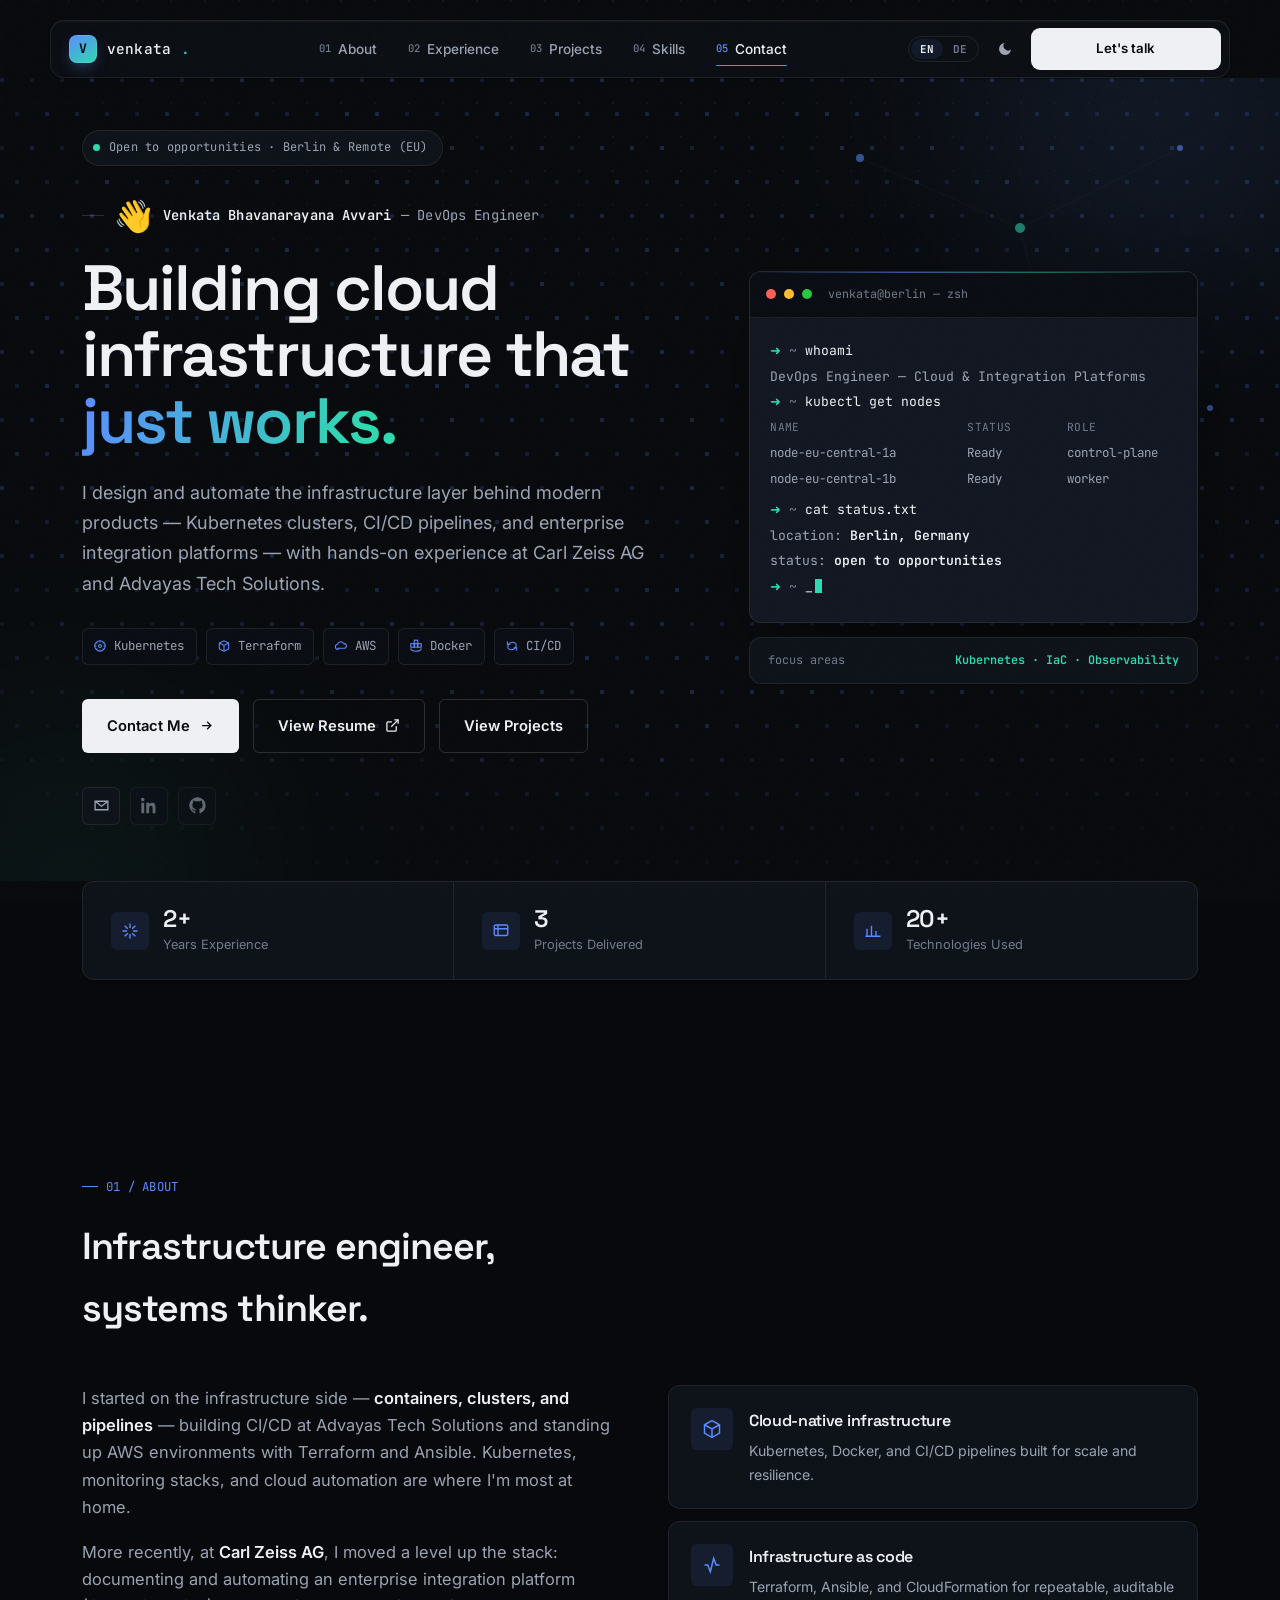
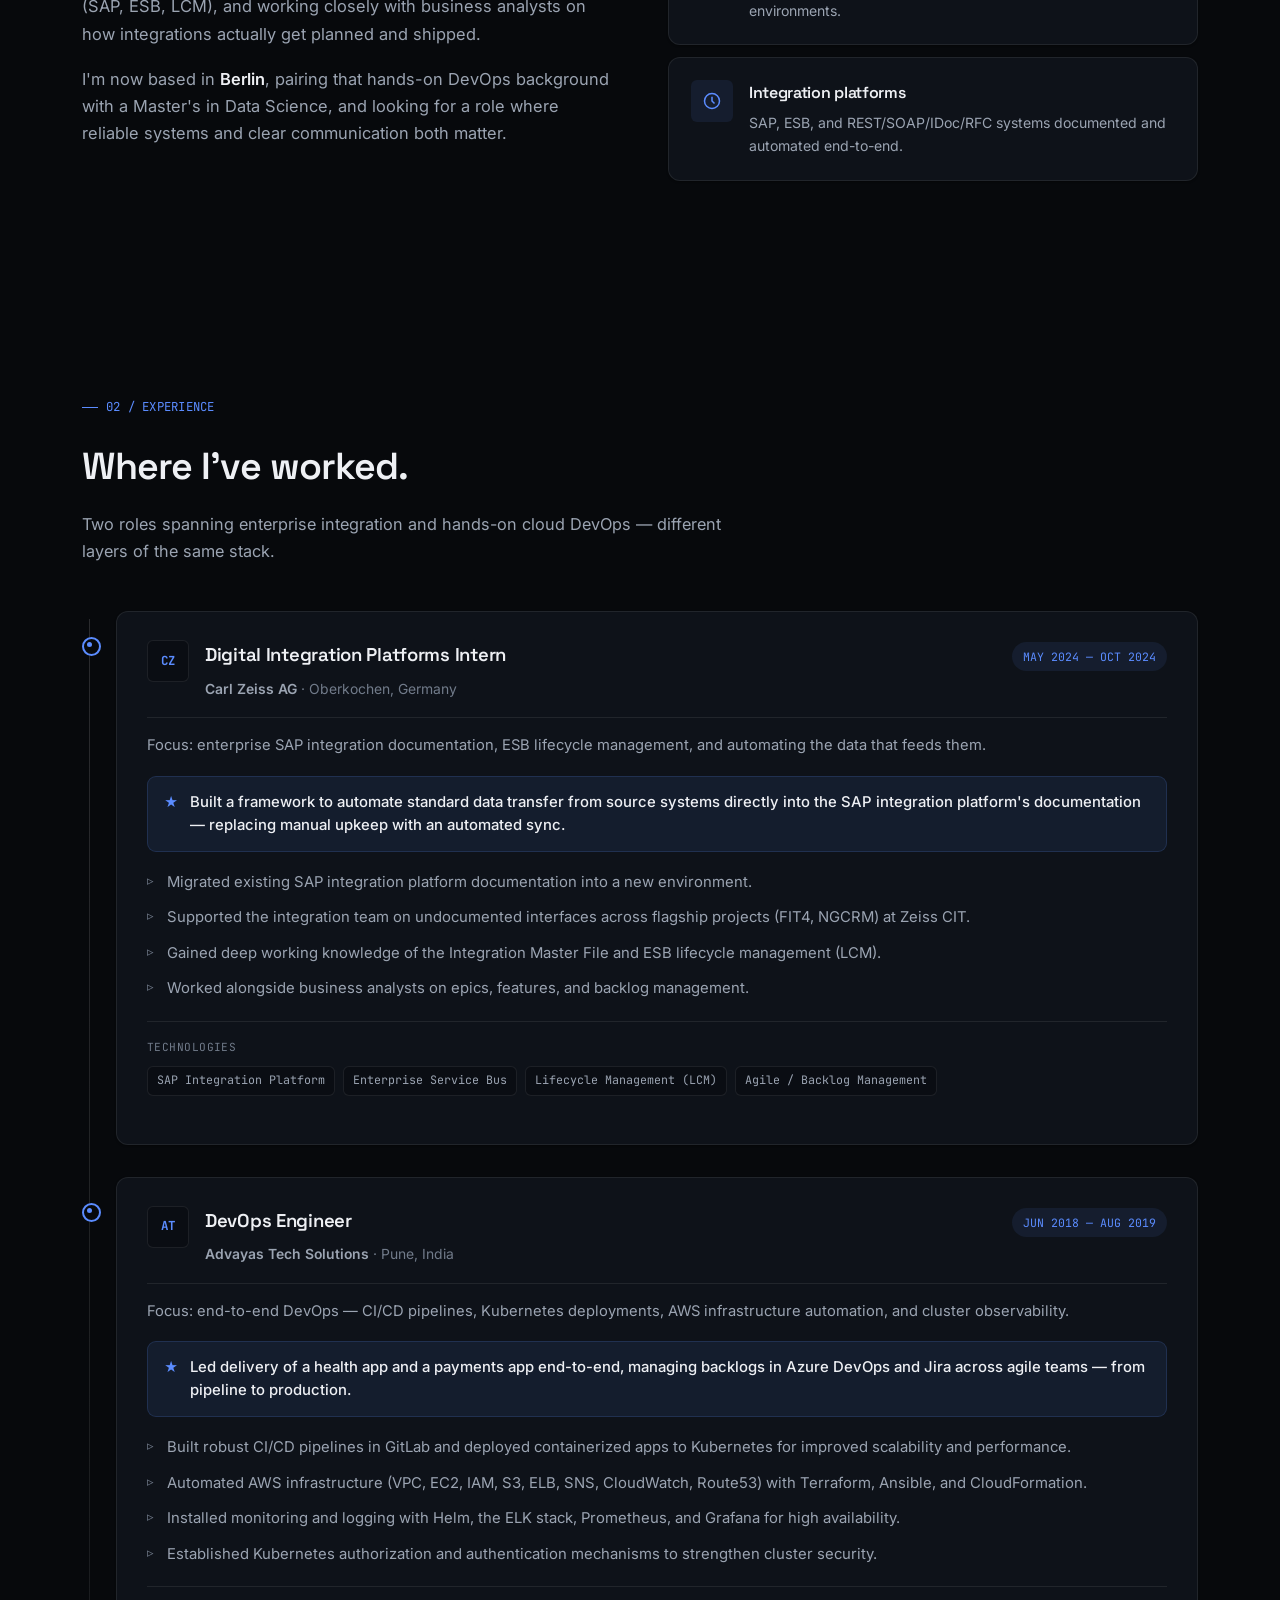
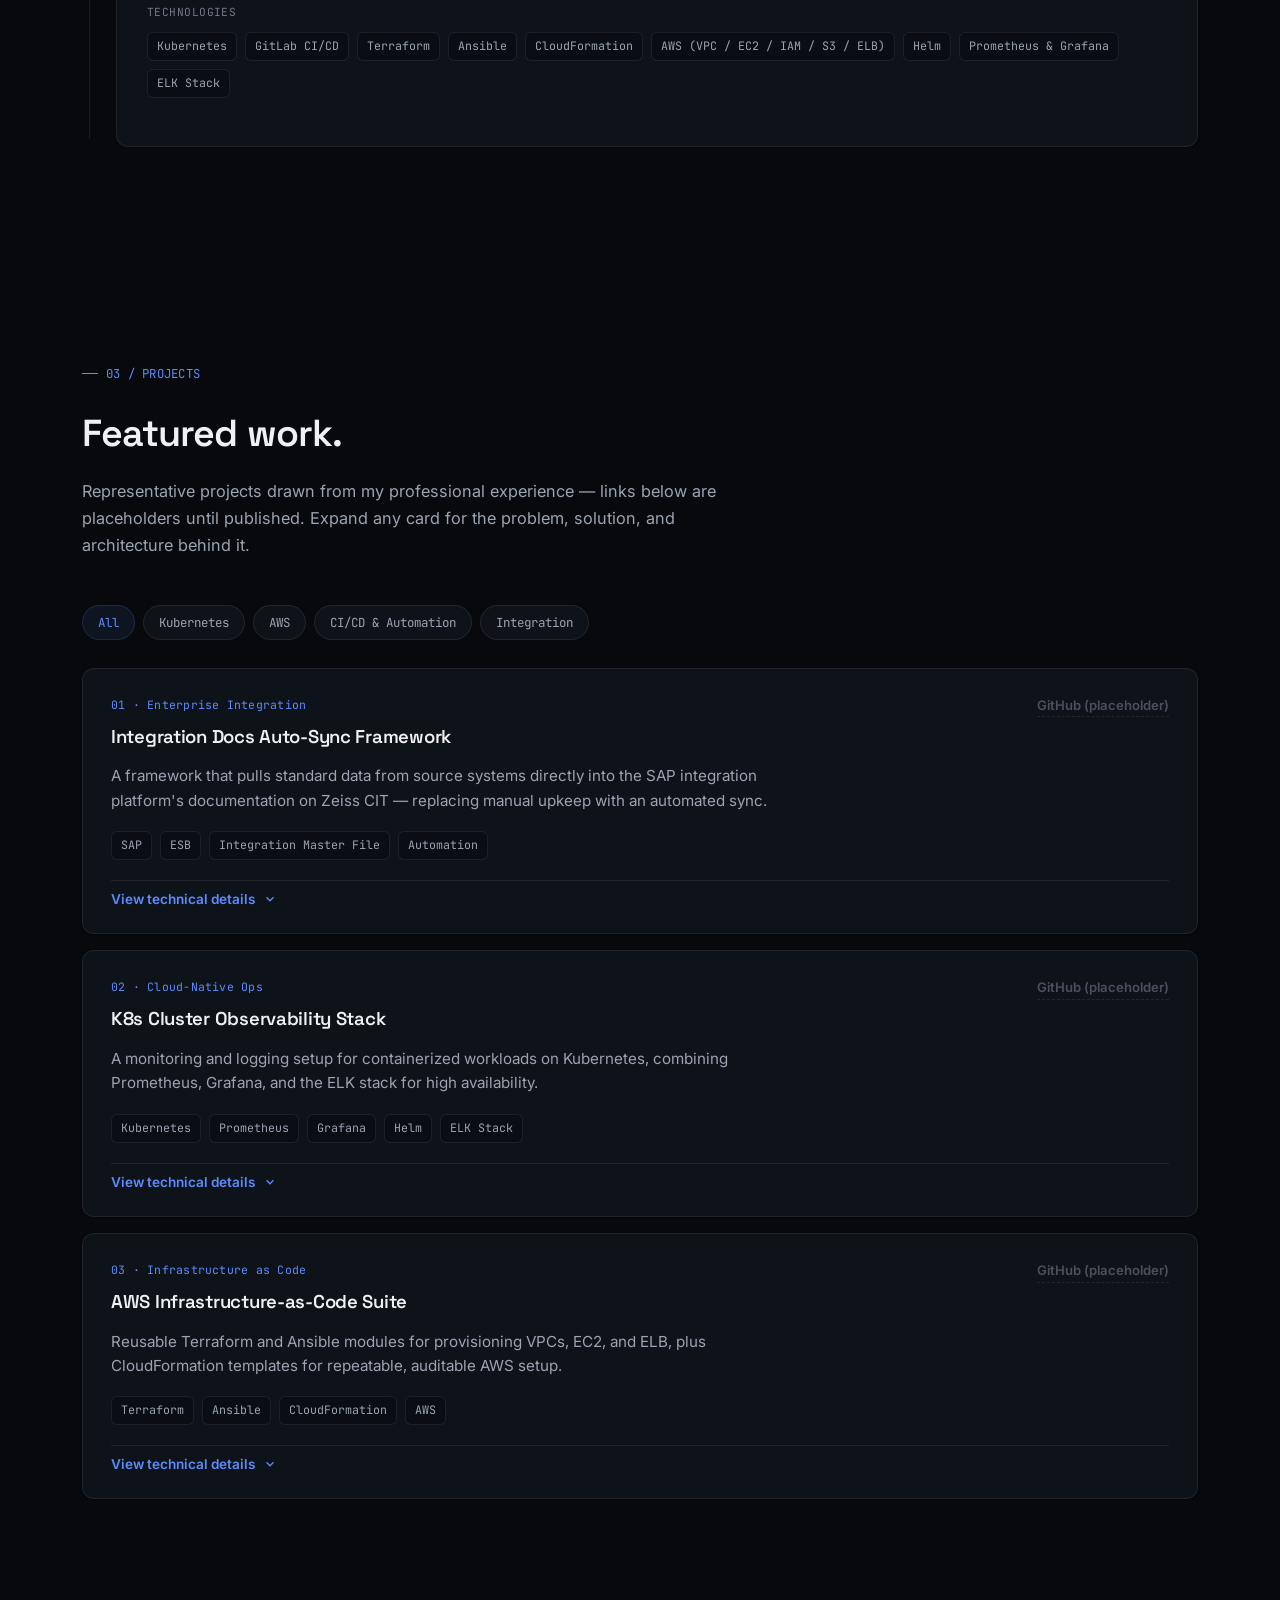
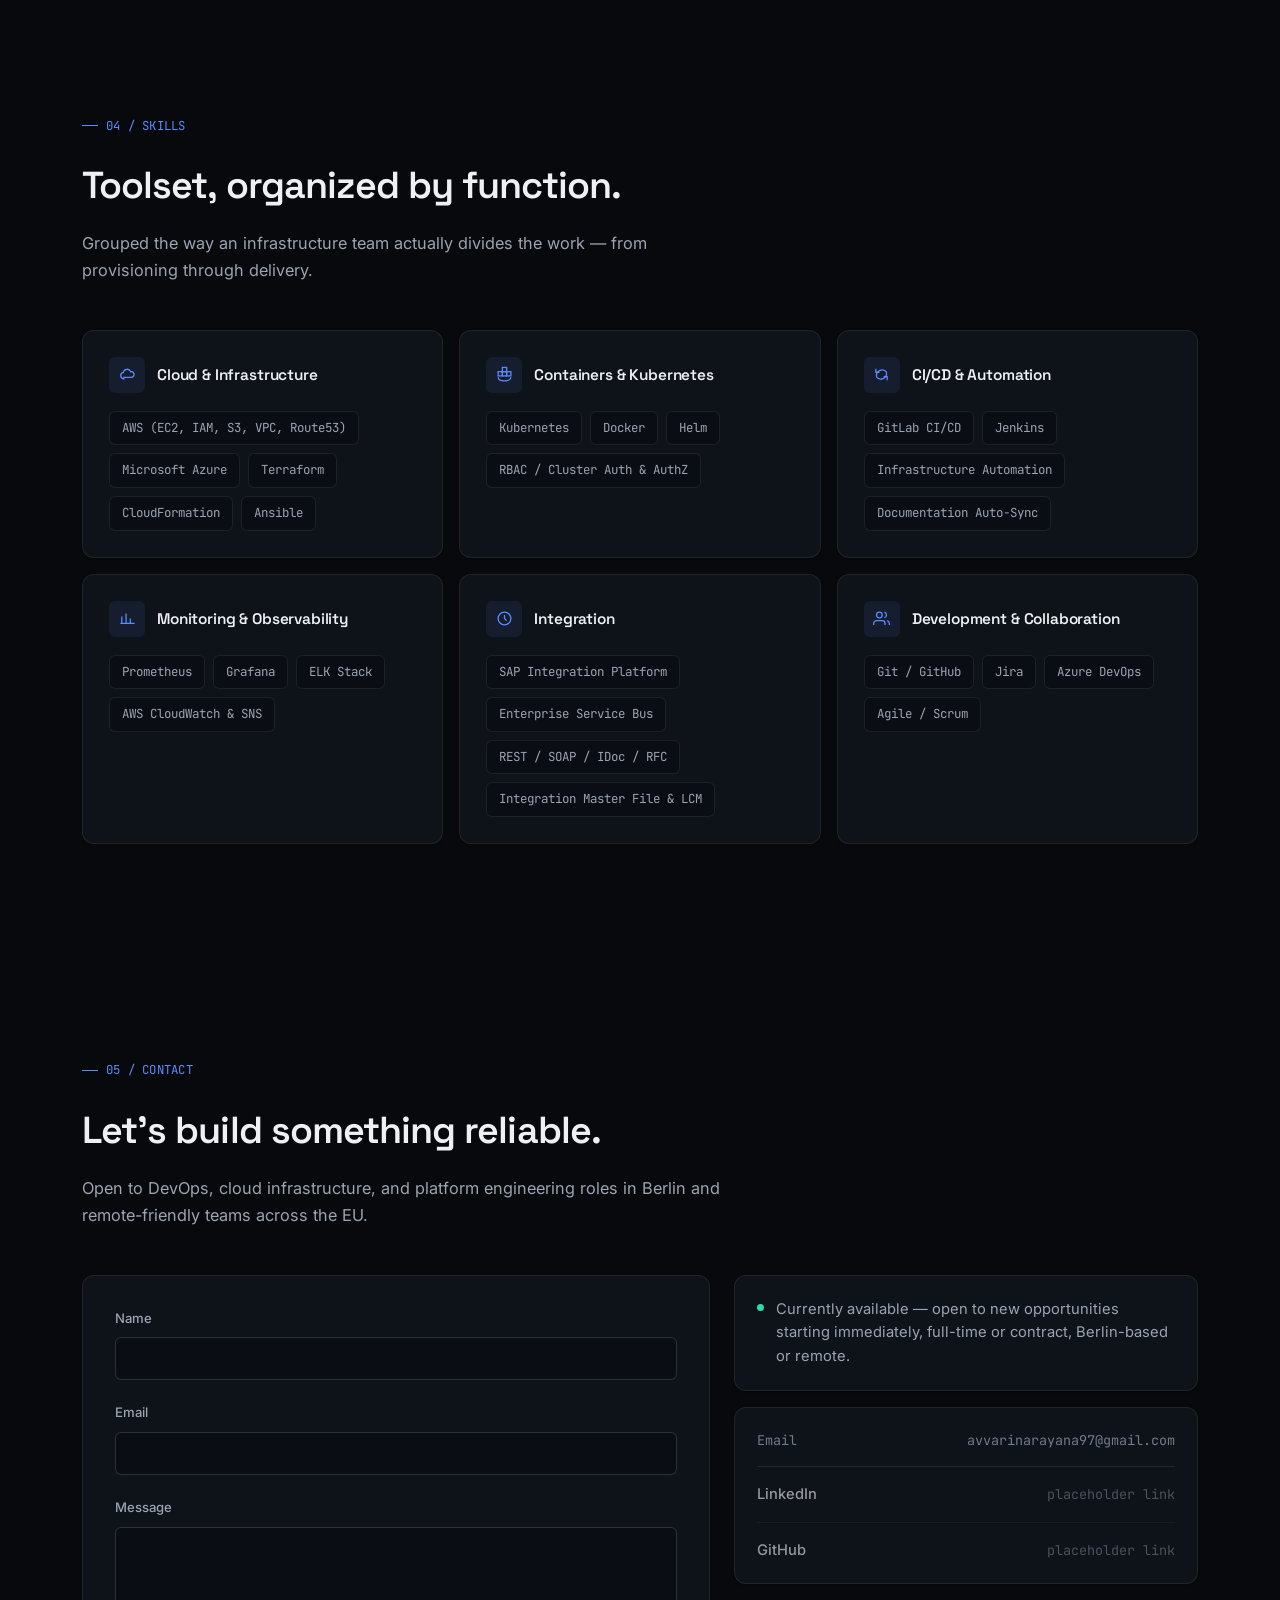
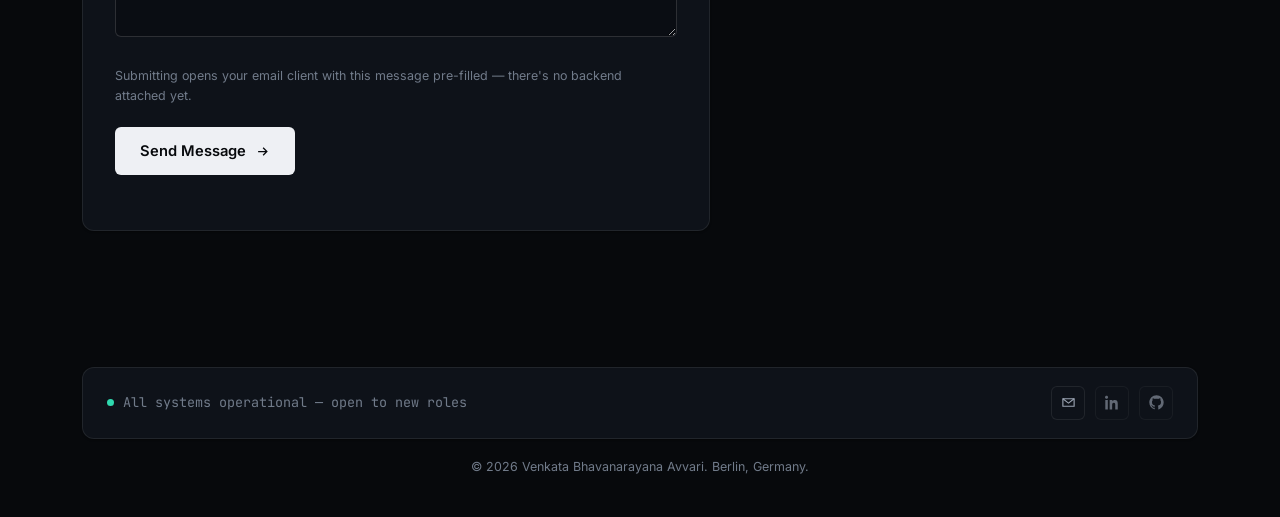
==== commit ebf6b1ca: "Update index.html" ====
--- a/index.html
+++ b/index.html
@@ -1079,7 +1079,7 @@
 
         <div class="cta-row reveal reveal-hero reveal-delay-5">
           <a href="#contact" class="btn btn-primary"><span data-i18n="cta.contact">Contact Me</span> <svg aria-hidden="true" width="15" height="15" viewBox="0 0 24 24" fill="none" stroke="currentColor" stroke-width="2"><path d="M5 12h14M13 6l6 6-6 6"/></svg></a>
-          <a href="assets/Venkata%20Lebenslauf.pdf" target="_blank" rel="noopener noreferrer" class="btn btn-ghost"><span data-i18n="cta.resume">View Resume</span> <svg aria-hidden="true" width="15" height="15" viewBox="0 0 24 24" fill="none" stroke="currentColor" stroke-width="2"><path d="M18 13v6a2 2 0 01-2 2H5a2 2 0 01-2-2V8a2 2 0 012-2h6"/><path d="M15 3h6v6"/><path d="M10 14L21 3"/></svg></a>
+          <a href="Assets/Venkata%20Lebenslauf.pdf" target="_blank" rel="noopener noreferrer" class="btn btn-ghost"><span data-i18n="cta.resume">View Resume</span> <svg aria-hidden="true" width="15" height="15" viewBox="0 0 24 24" fill="none" stroke="currentColor" stroke-width="2"><path d="M18 13v6a2 2 0 01-2 2H5a2 2 0 01-2-2V8a2 2 0 012-2h6"/><path d="M15 3h6v6"/><path d="M10 14L21 3"/></svg></a>
           <a href="#projects" class="btn btn-ghost"><span data-i18n="cta.projects">View Projects</span></a>
         </div>
         <div class="social-row reveal reveal-hero reveal-delay-5">
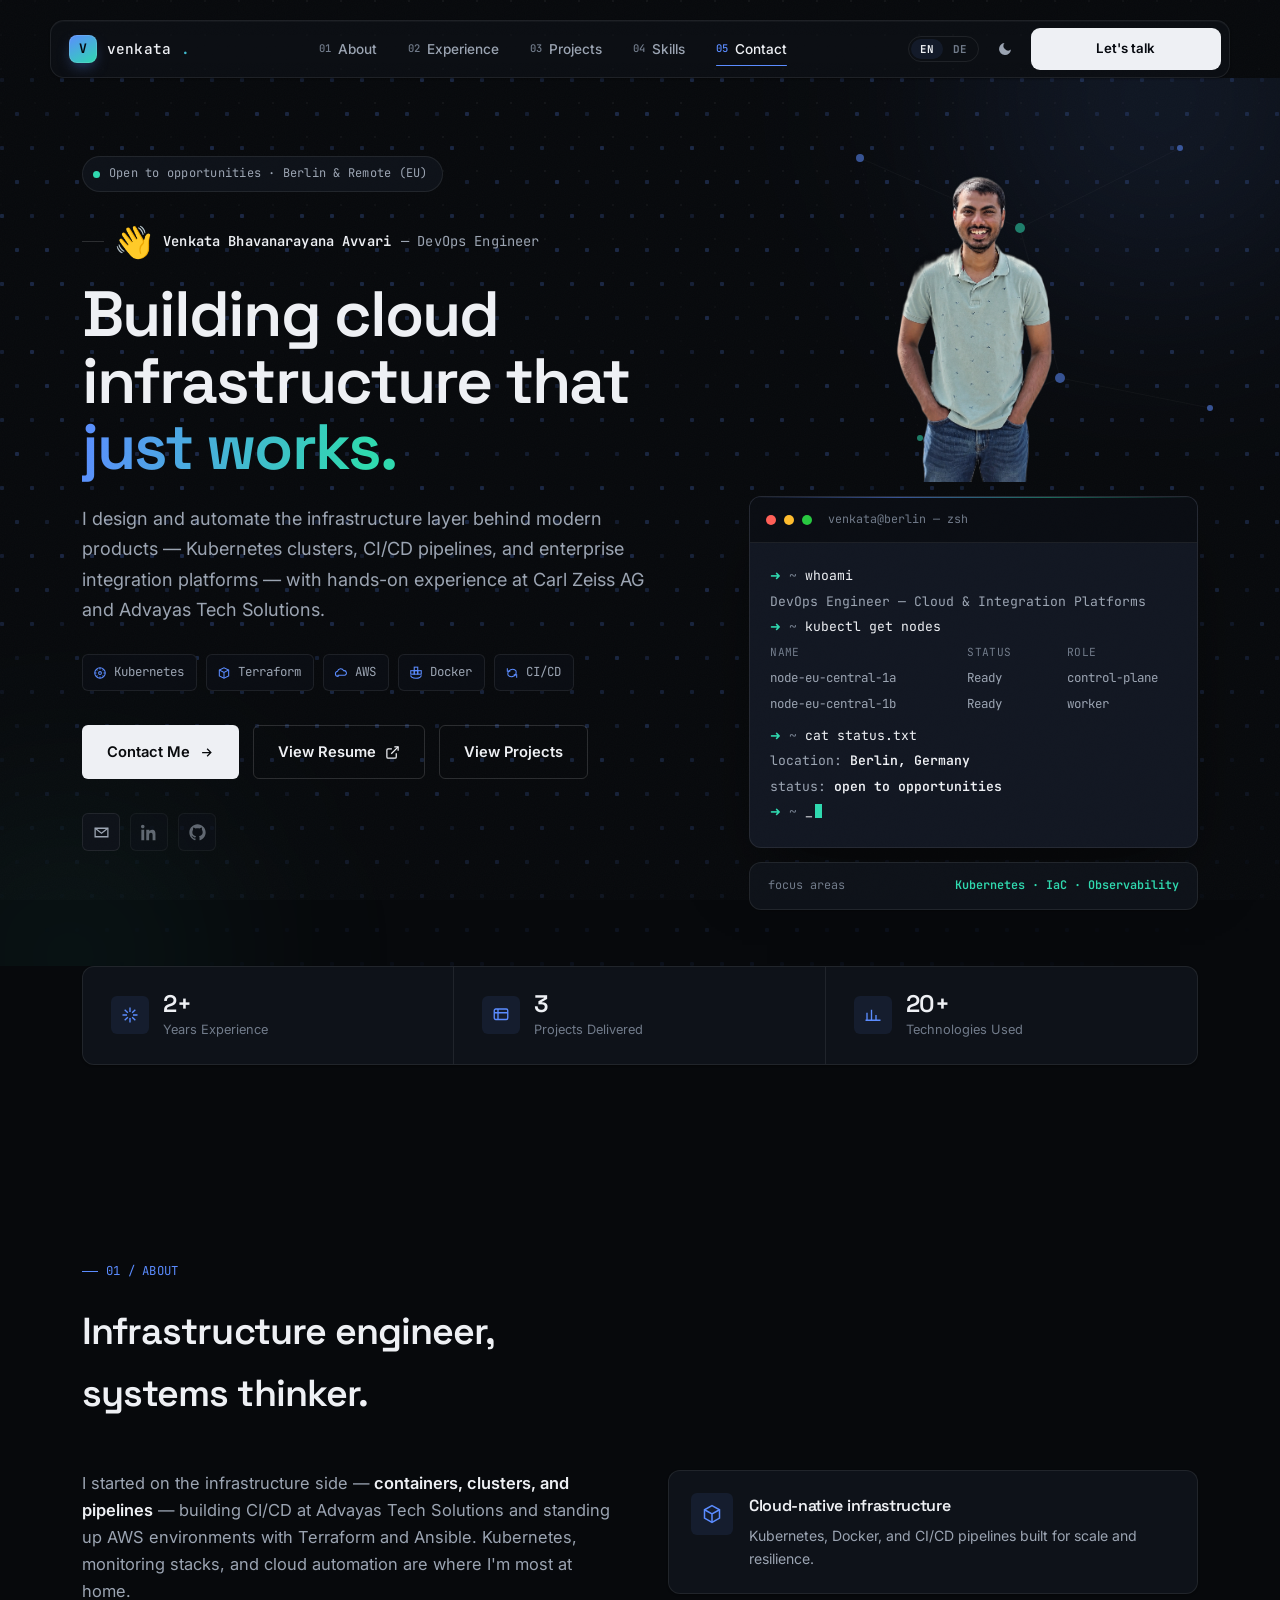
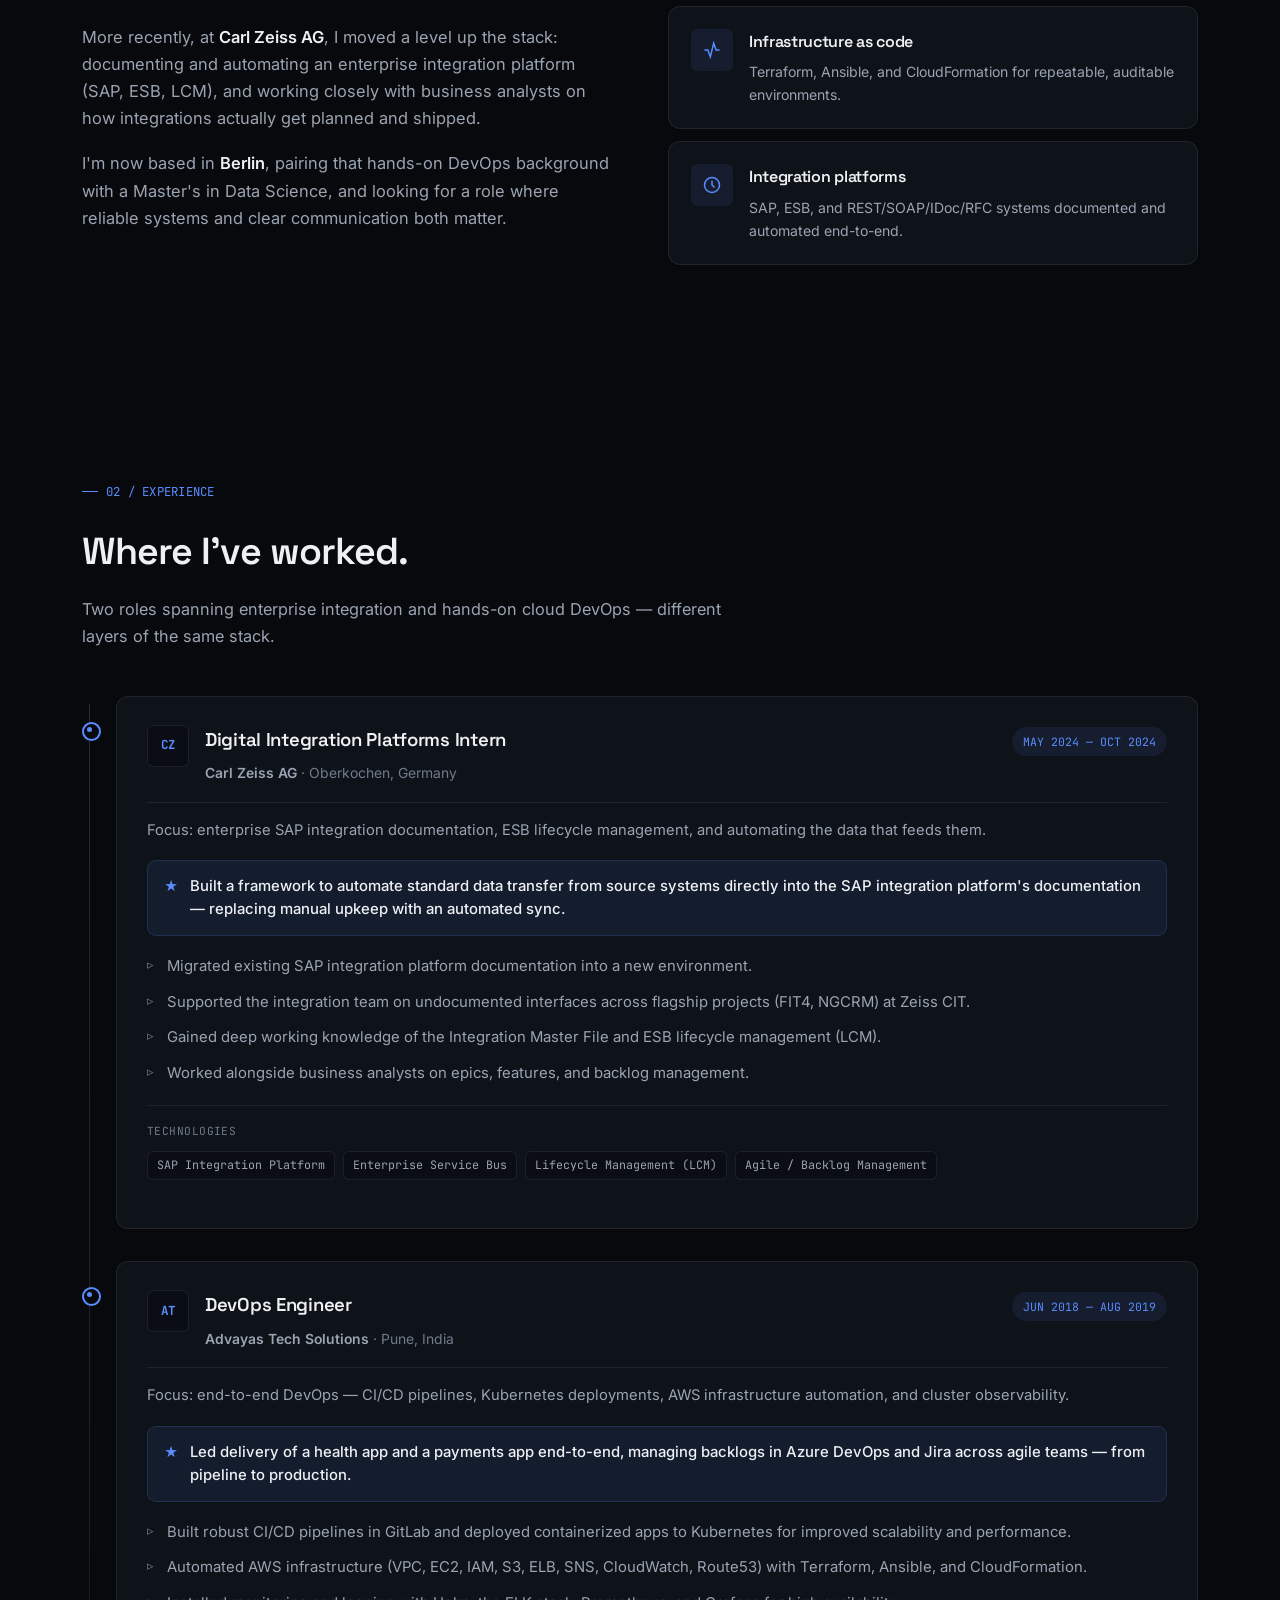
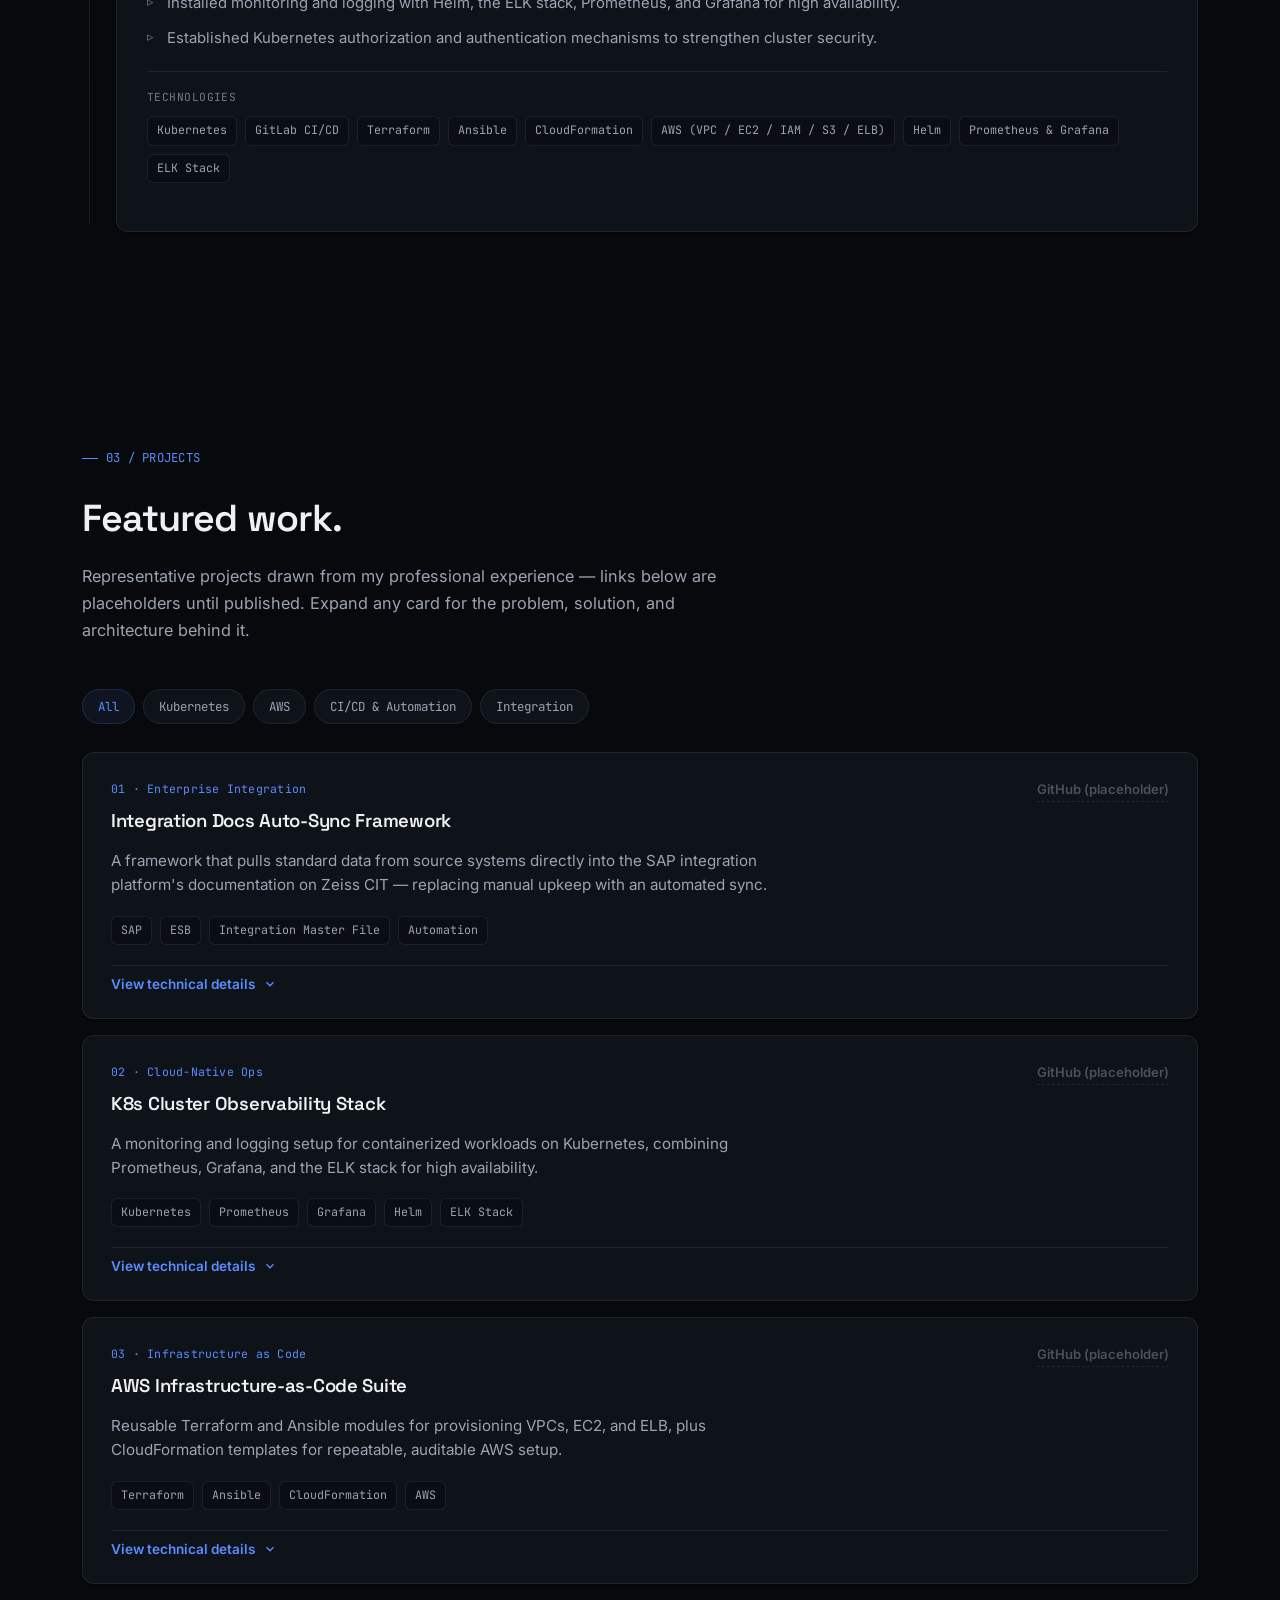
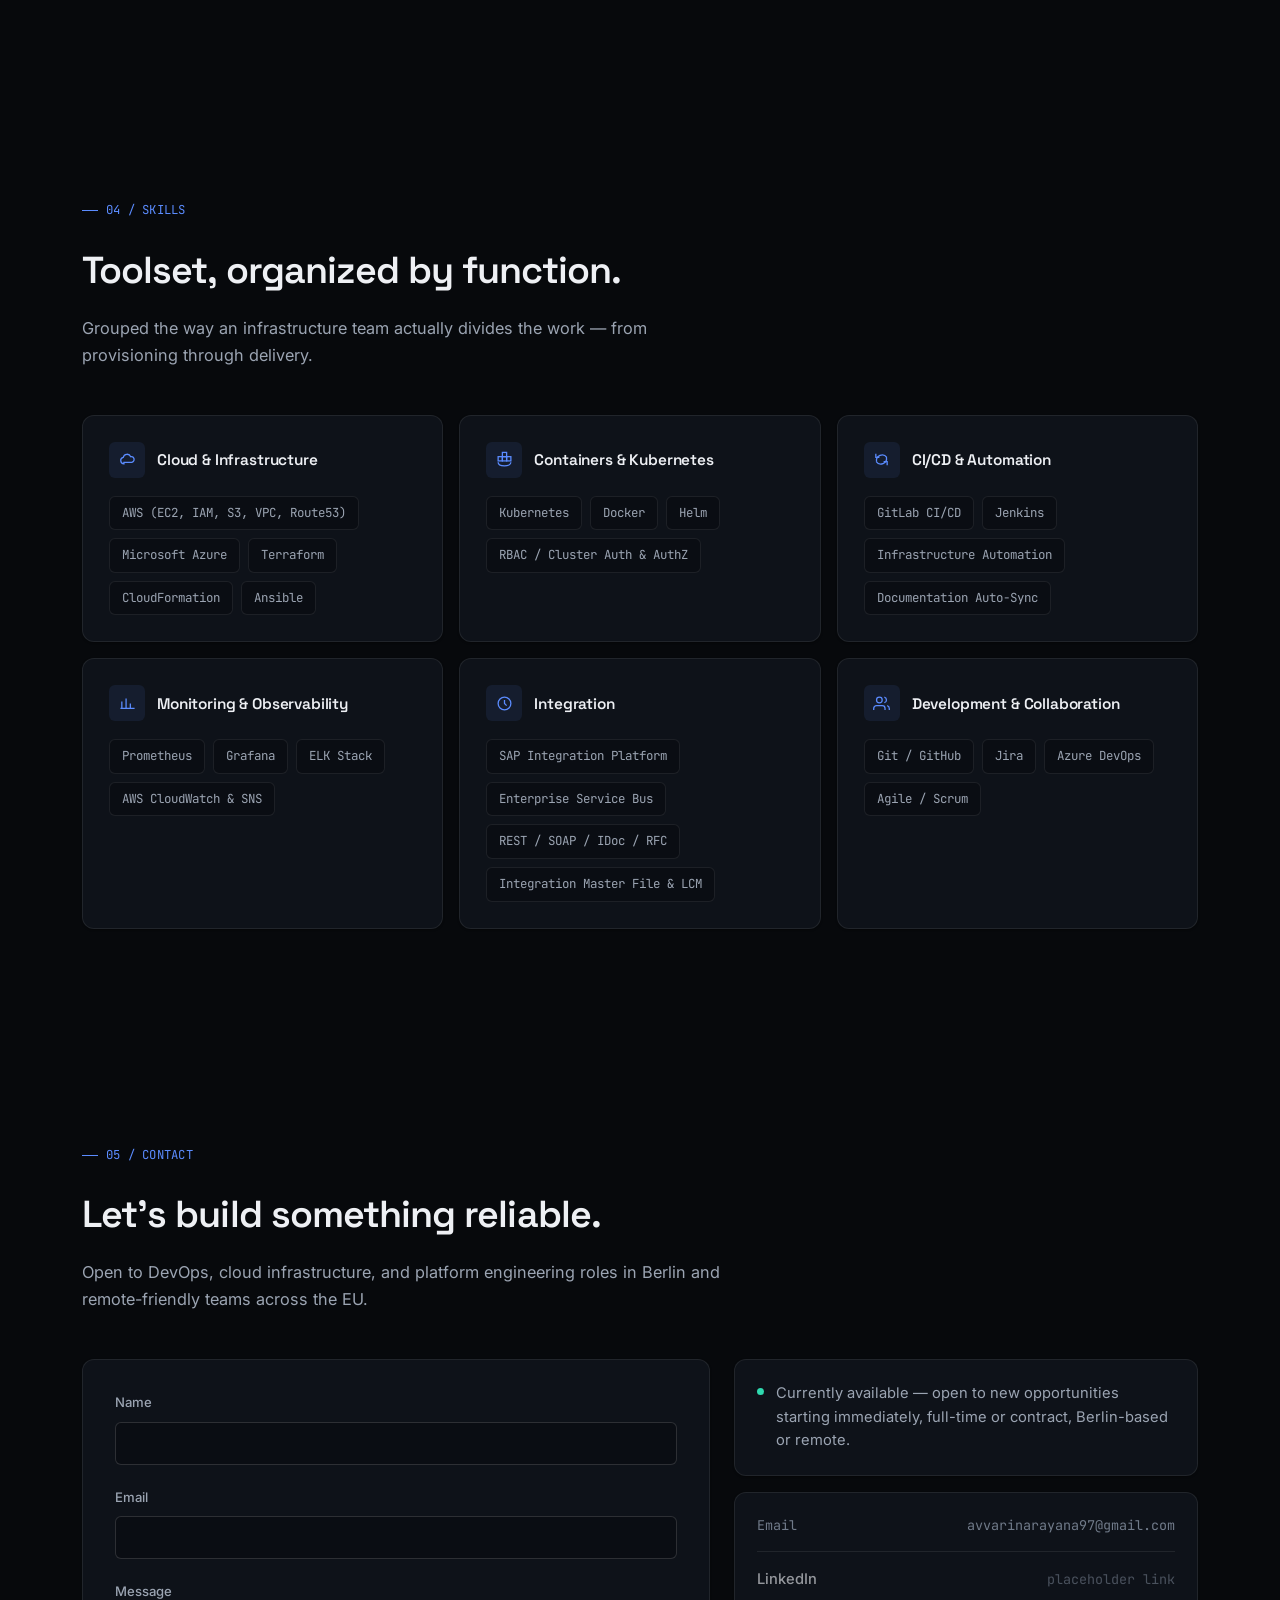
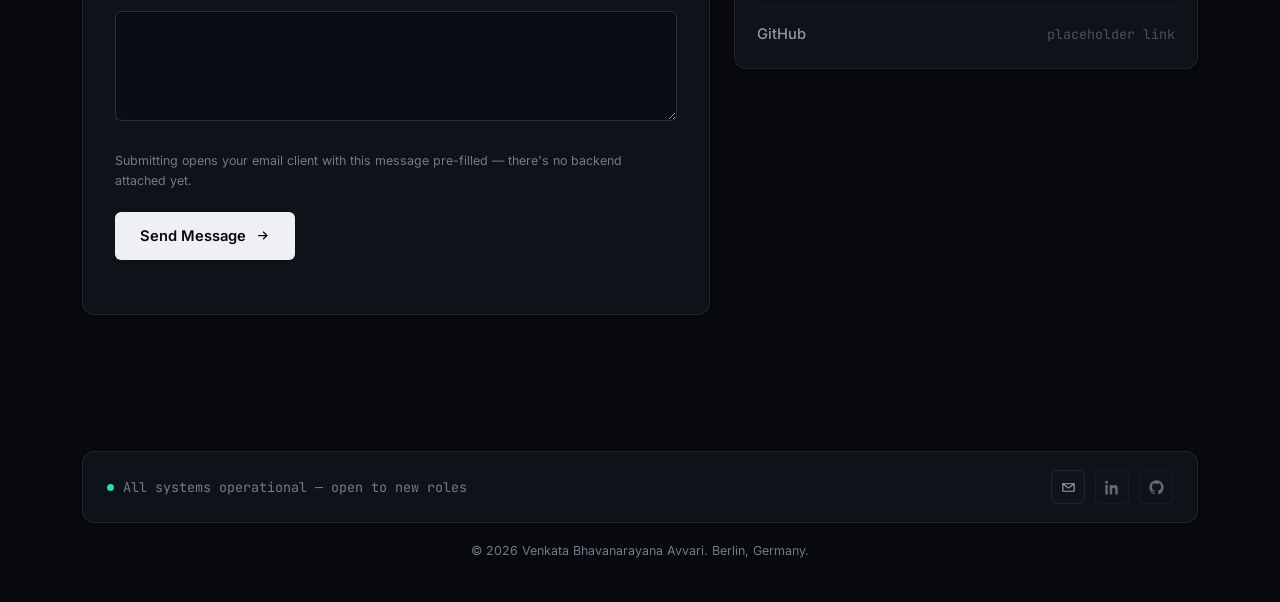
==== commit 8dc681a4: "Update index.html" ====
--- a/index.html
+++ b/index.html
@@ -445,7 +445,7 @@
   }
 
   /* ================= HERO ================= */
-  .hero{padding:52px 0 0; position:relative; overflow:hidden;}
+  .hero{padding:20px 0 0; position:relative; overflow:hidden;}
   .hero-bg{ position:absolute; inset:0; z-index:0; pointer-events:none; }
   .hero-bg .glow-a, .hero-bg .glow-b{ position:absolute; border-radius:50%; filter:blur(100px); }
   .hero-bg .glow-a{ width:560px; height:560px; top:-260px; right:-160px; background:radial-gradient(circle, rgba(var(--accent-rgb),0.16), transparent 70%); animation:drift-a 16s ease-in-out infinite alternate; }
@@ -576,7 +576,14 @@
   .social-icon:hover svg{transform:scale(1.08);}
 
   /* ---------- TERMINAL PANEL ---------- */
-  .hero-aside{display:flex; flex-direction:column; gap:14px;}
+  .hero-aside{display:flex; flex-direction:column; gap:14px; align-self:start;}
+  .hero-portrait{
+    display:block;
+    width:100%;
+    height:clamp(320px, 30vw, 400px);
+    object-fit:contain;
+    object-position:center top;
+  }
   .terminal{
     background:var(--surface-raised); border:1px solid var(--border); border-radius:var(--radius-lg);
     box-shadow:var(--shadow-lg); overflow:hidden; position:relative;
@@ -617,6 +624,7 @@
   @media (max-width:940px){
     .hero-grid{grid-template-columns:1fr; gap:40px; padding-bottom:40px;}
     .hero-aside{max-width:460px;}
+    .hero-portrait{height:clamp(300px, 60vw, 400px); margin:0 auto;}
   }
 
   /* ---------- METRICS STRIP ---------- */
@@ -1096,6 +1104,7 @@
       </div>
 
       <aside class="hero-aside reveal reveal-hero reveal-delay-6">
+        <img src="Assets/profile.png" alt="Venkata Bhavanarayana Avvari — DevOps Engineer" class="hero-portrait" />
         <div class="terminal">
           <div class="terminal-bar">
             <span class="terminal-dot r"></span><span class="terminal-dot y"></span><span class="terminal-dot g"></span>
@@ -2259,6 +2268,39 @@
       }, { passive: true });
     }
 
+    if(!reduceMotion){
+      const heroEl = document.querySelector('.hero');
+      field.classList.add('is-interactive');
+
+      function touchXY(e){
+        const t = e.touches[0];
+        mouse.x = t.clientX - fieldRect.left;
+        mouse.y = t.clientY - fieldRect.top;
+      }
+
+      heroEl.addEventListener('touchstart', (e) => {
+        touchXY(e);
+        active = true;
+        ensureLoop();
+      }, { passive: true });
+
+      heroEl.addEventListener('touchmove', (e) => {
+        touchXY(e);
+        active = true;
+        ensureLoop();
+      }, { passive: true });
+
+      heroEl.addEventListener('touchend', () => {
+        active = false;
+        ensureLoop();
+      }, { passive: true });
+
+      heroEl.addEventListener('touchcancel', () => {
+        active = false;
+        ensureLoop();
+      }, { passive: true });
+    }
+
     let resizeTimer = null;
     let lastWidth = window.innerWidth;
     window.addEventListener('resize', () => {
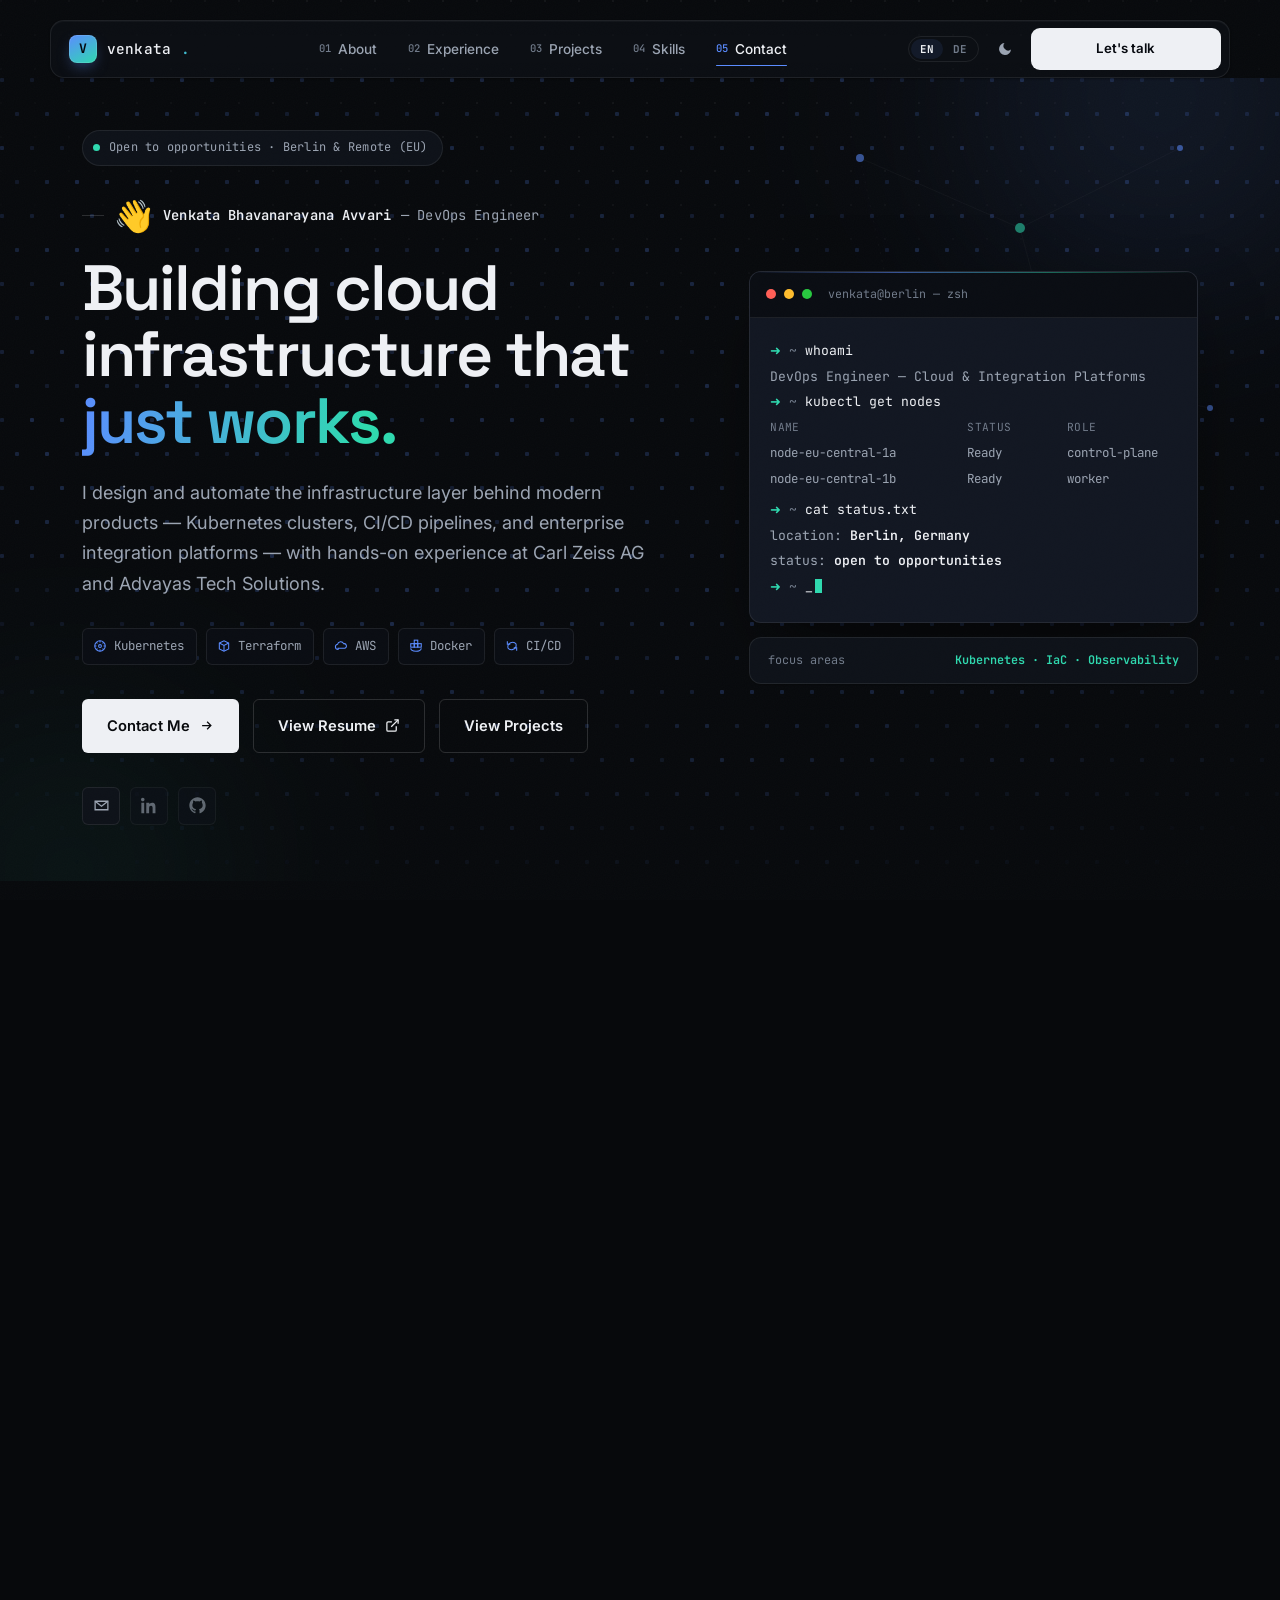
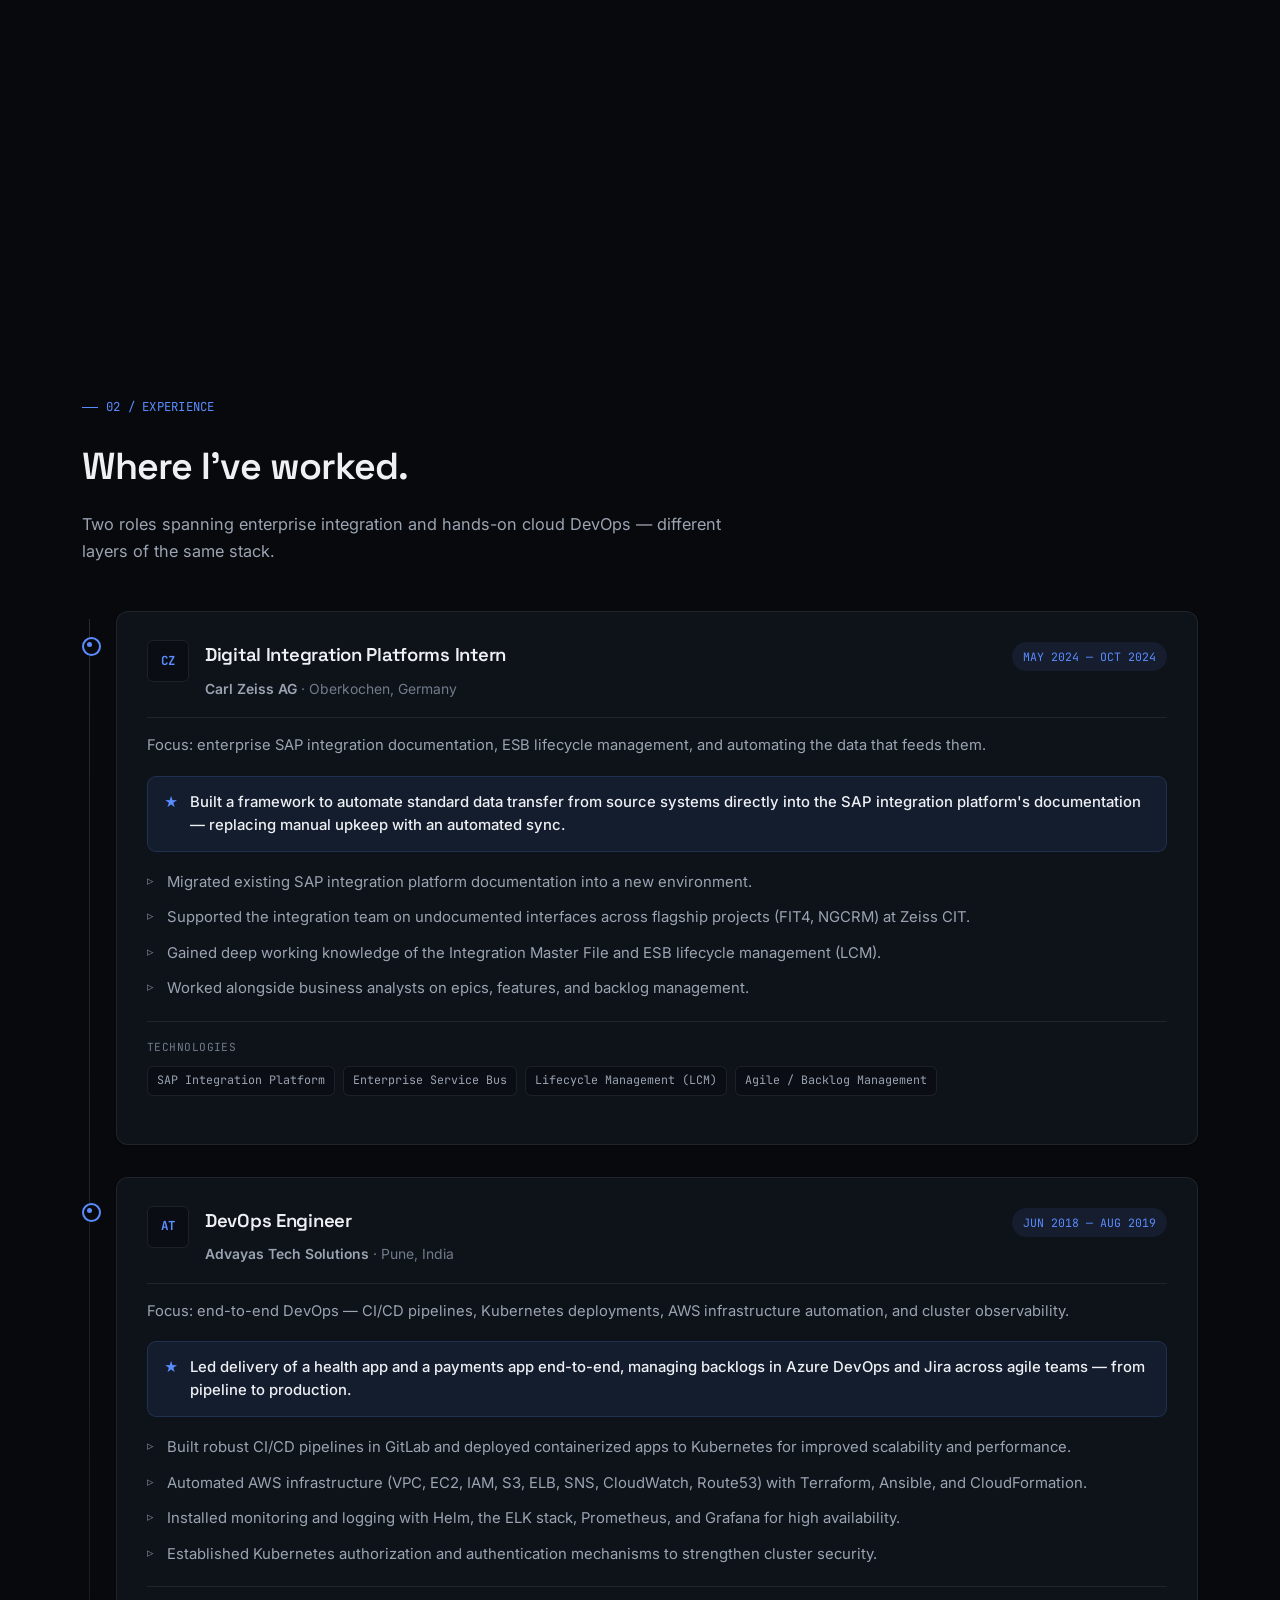
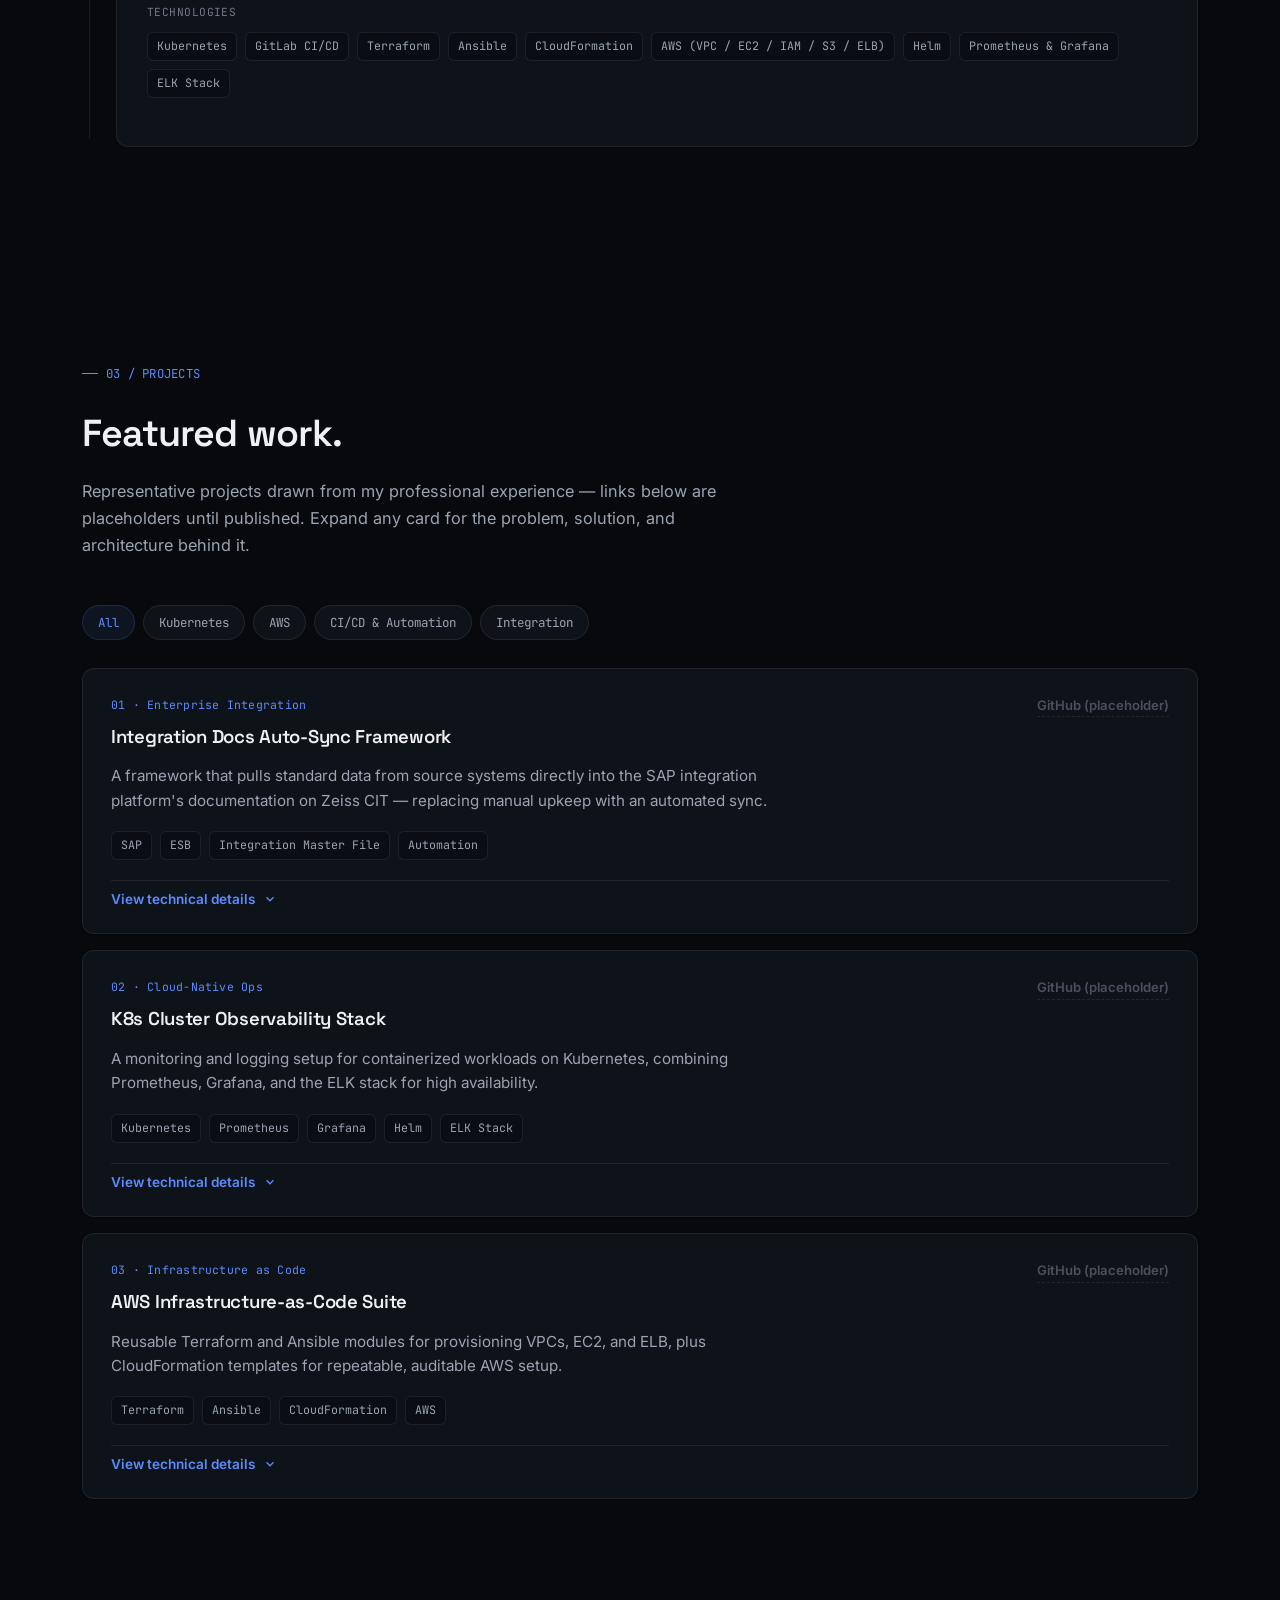
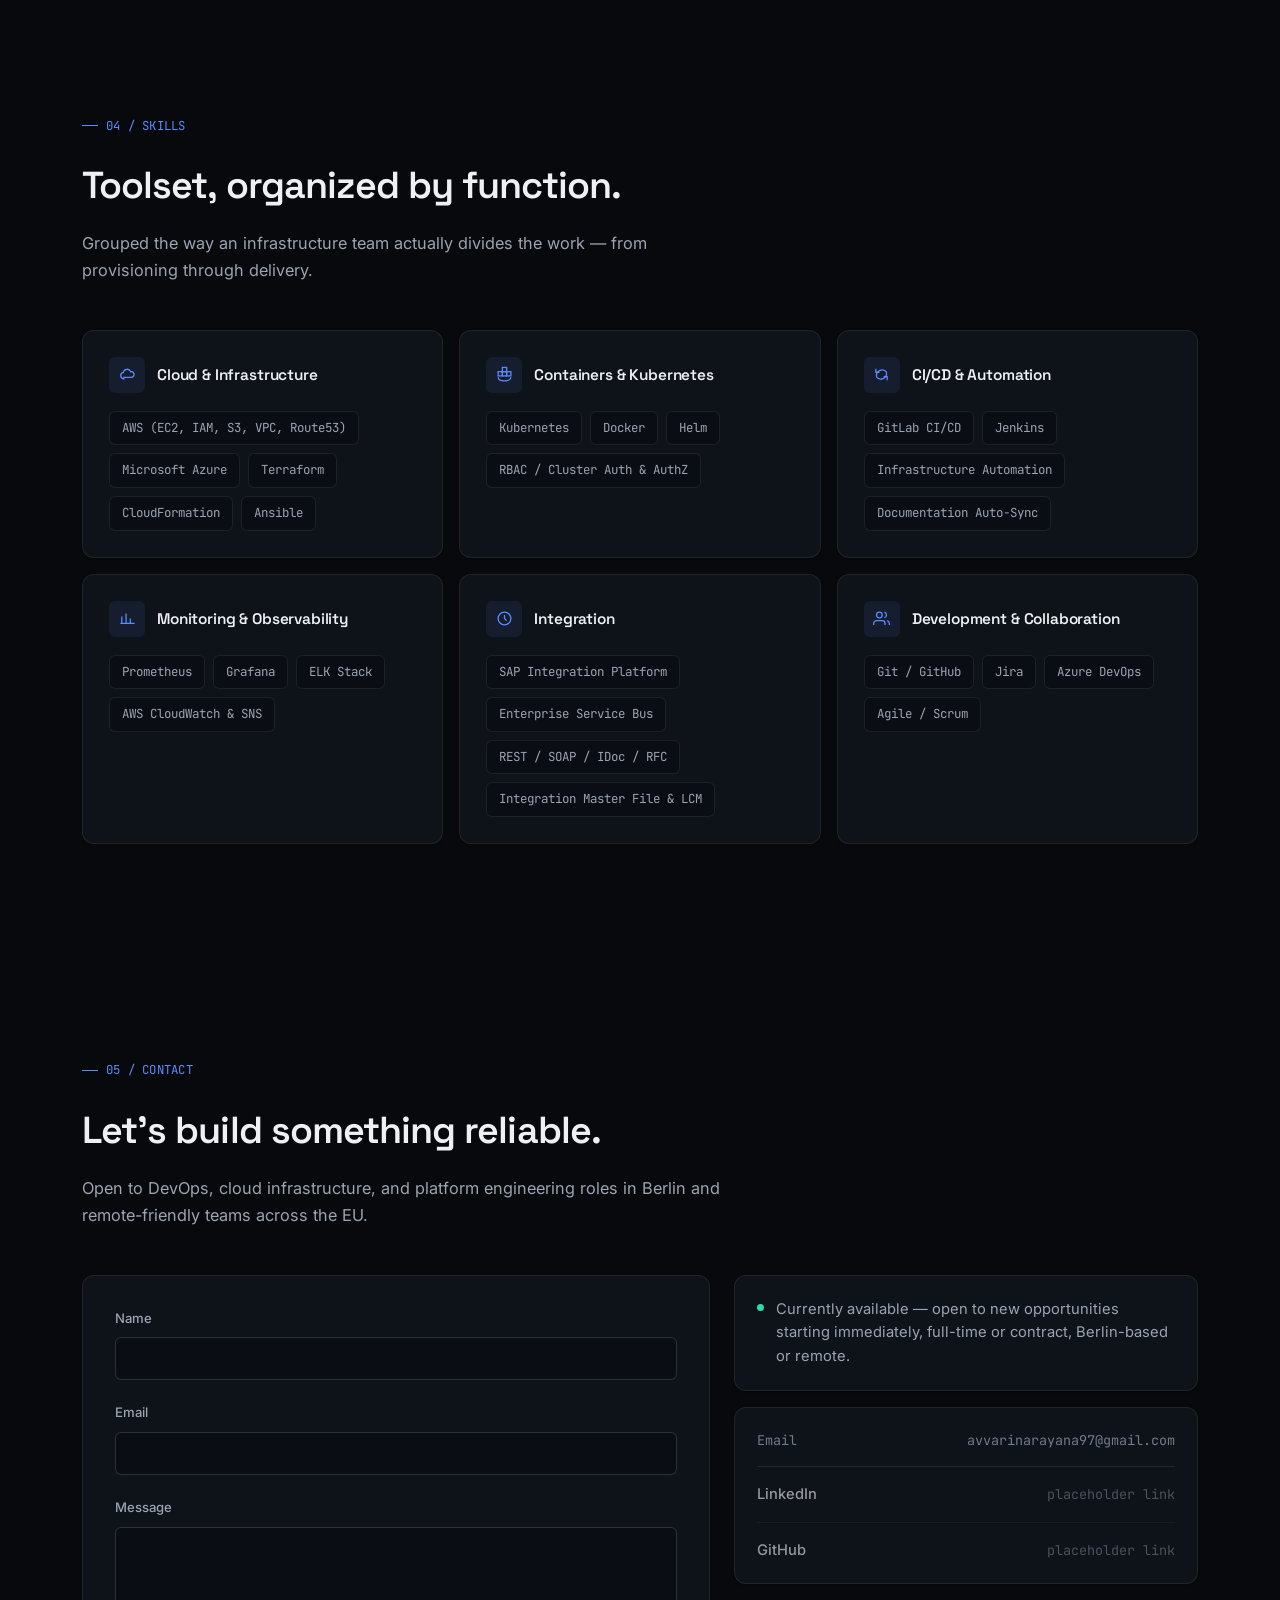
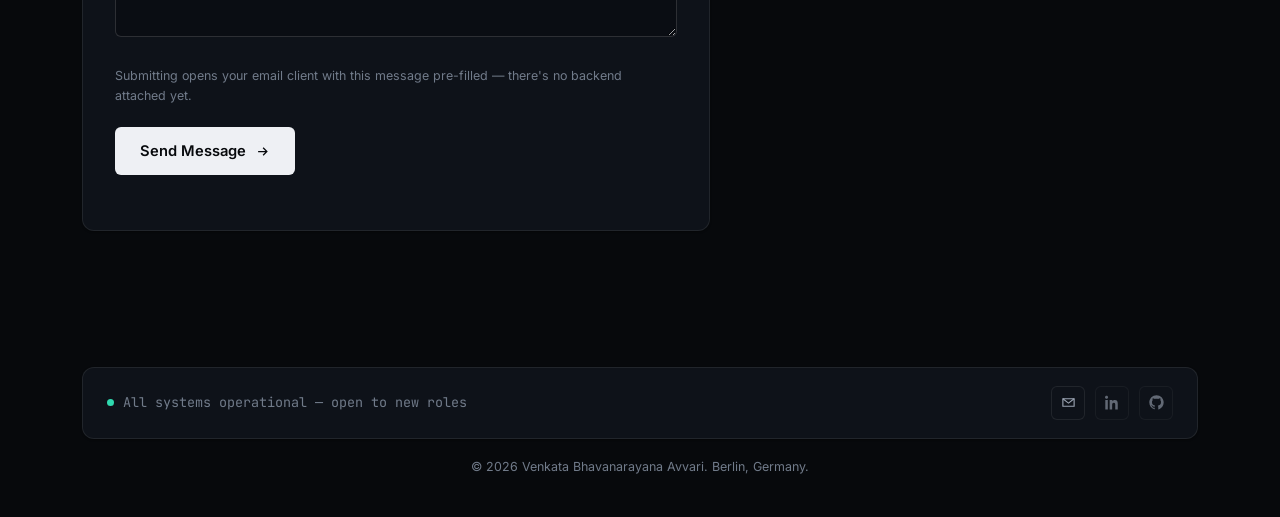
==== commit 3cb09a68: "Update index.html" ====
--- a/index.html
+++ b/index.html
@@ -445,7 +445,7 @@
   }
 
   /* ================= HERO ================= */
-  .hero{padding:20px 0 0; position:relative; overflow:hidden;}
+  .hero{padding:52px 0 0; position:relative; overflow:hidden;}
   .hero-bg{ position:absolute; inset:0; z-index:0; pointer-events:none; }
   .hero-bg .glow-a, .hero-bg .glow-b{ position:absolute; border-radius:50%; filter:blur(100px); }
   .hero-bg .glow-a{ width:560px; height:560px; top:-260px; right:-160px; background:radial-gradient(circle, rgba(var(--accent-rgb),0.16), transparent 70%); animation:drift-a 16s ease-in-out infinite alternate; }
@@ -576,14 +576,7 @@
   .social-icon:hover svg{transform:scale(1.08);}
 
   /* ---------- TERMINAL PANEL ---------- */
-  .hero-aside{display:flex; flex-direction:column; gap:14px; align-self:start;}
-  .hero-portrait{
-    display:block;
-    width:100%;
-    height:clamp(320px, 30vw, 400px);
-    object-fit:contain;
-    object-position:center top;
-  }
+  .hero-aside{display:flex; flex-direction:column; gap:14px;}
   .terminal{
     background:var(--surface-raised); border:1px solid var(--border); border-radius:var(--radius-lg);
     box-shadow:var(--shadow-lg); overflow:hidden; position:relative;
@@ -624,7 +617,6 @@
   @media (max-width:940px){
     .hero-grid{grid-template-columns:1fr; gap:40px; padding-bottom:40px;}
     .hero-aside{max-width:460px;}
-    .hero-portrait{height:clamp(300px, 60vw, 400px); margin:0 auto;}
   }
 
   /* ---------- METRICS STRIP ---------- */
@@ -1104,7 +1096,6 @@
       </div>
 
       <aside class="hero-aside reveal reveal-hero reveal-delay-6">
-        <img src="Assets/profile.png" alt="Venkata Bhavanarayana Avvari — DevOps Engineer" class="hero-portrait" />
         <div class="terminal">
           <div class="terminal-bar">
             <span class="terminal-dot r"></span><span class="terminal-dot y"></span><span class="terminal-dot g"></span>
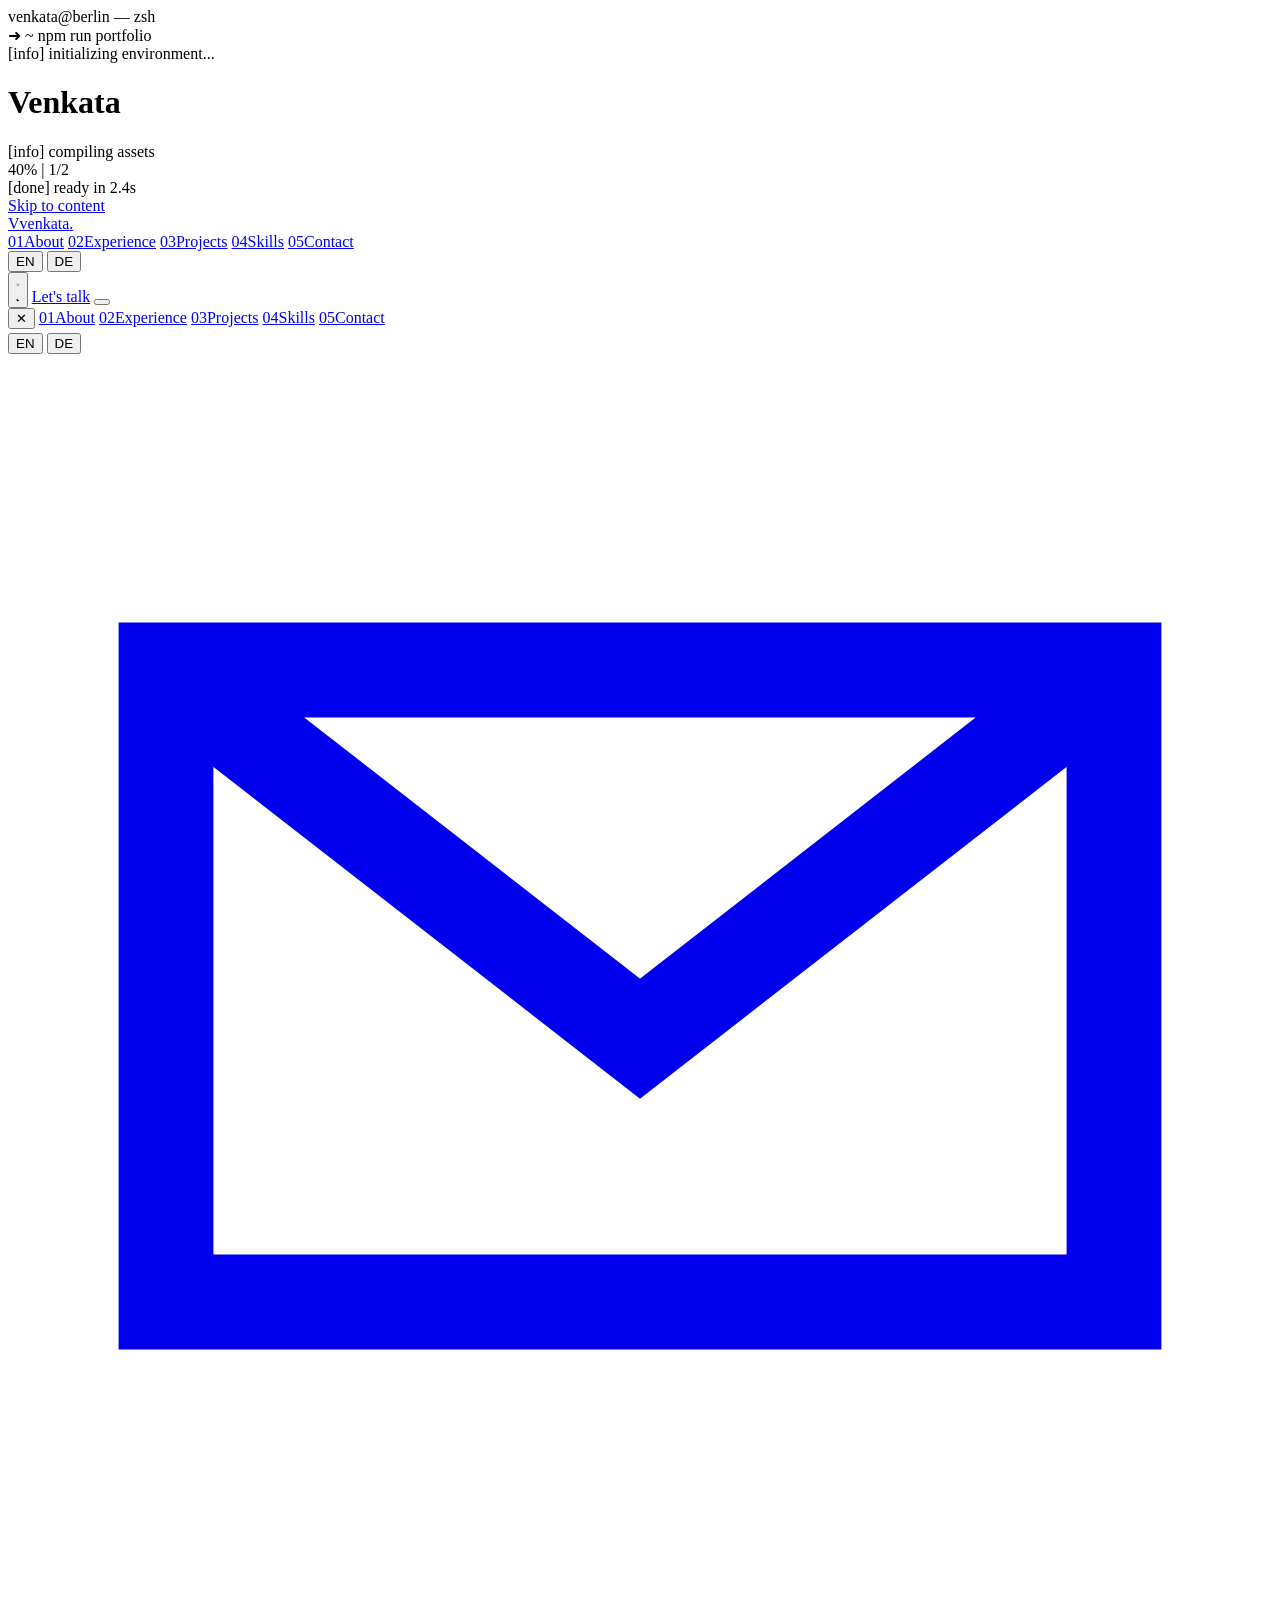
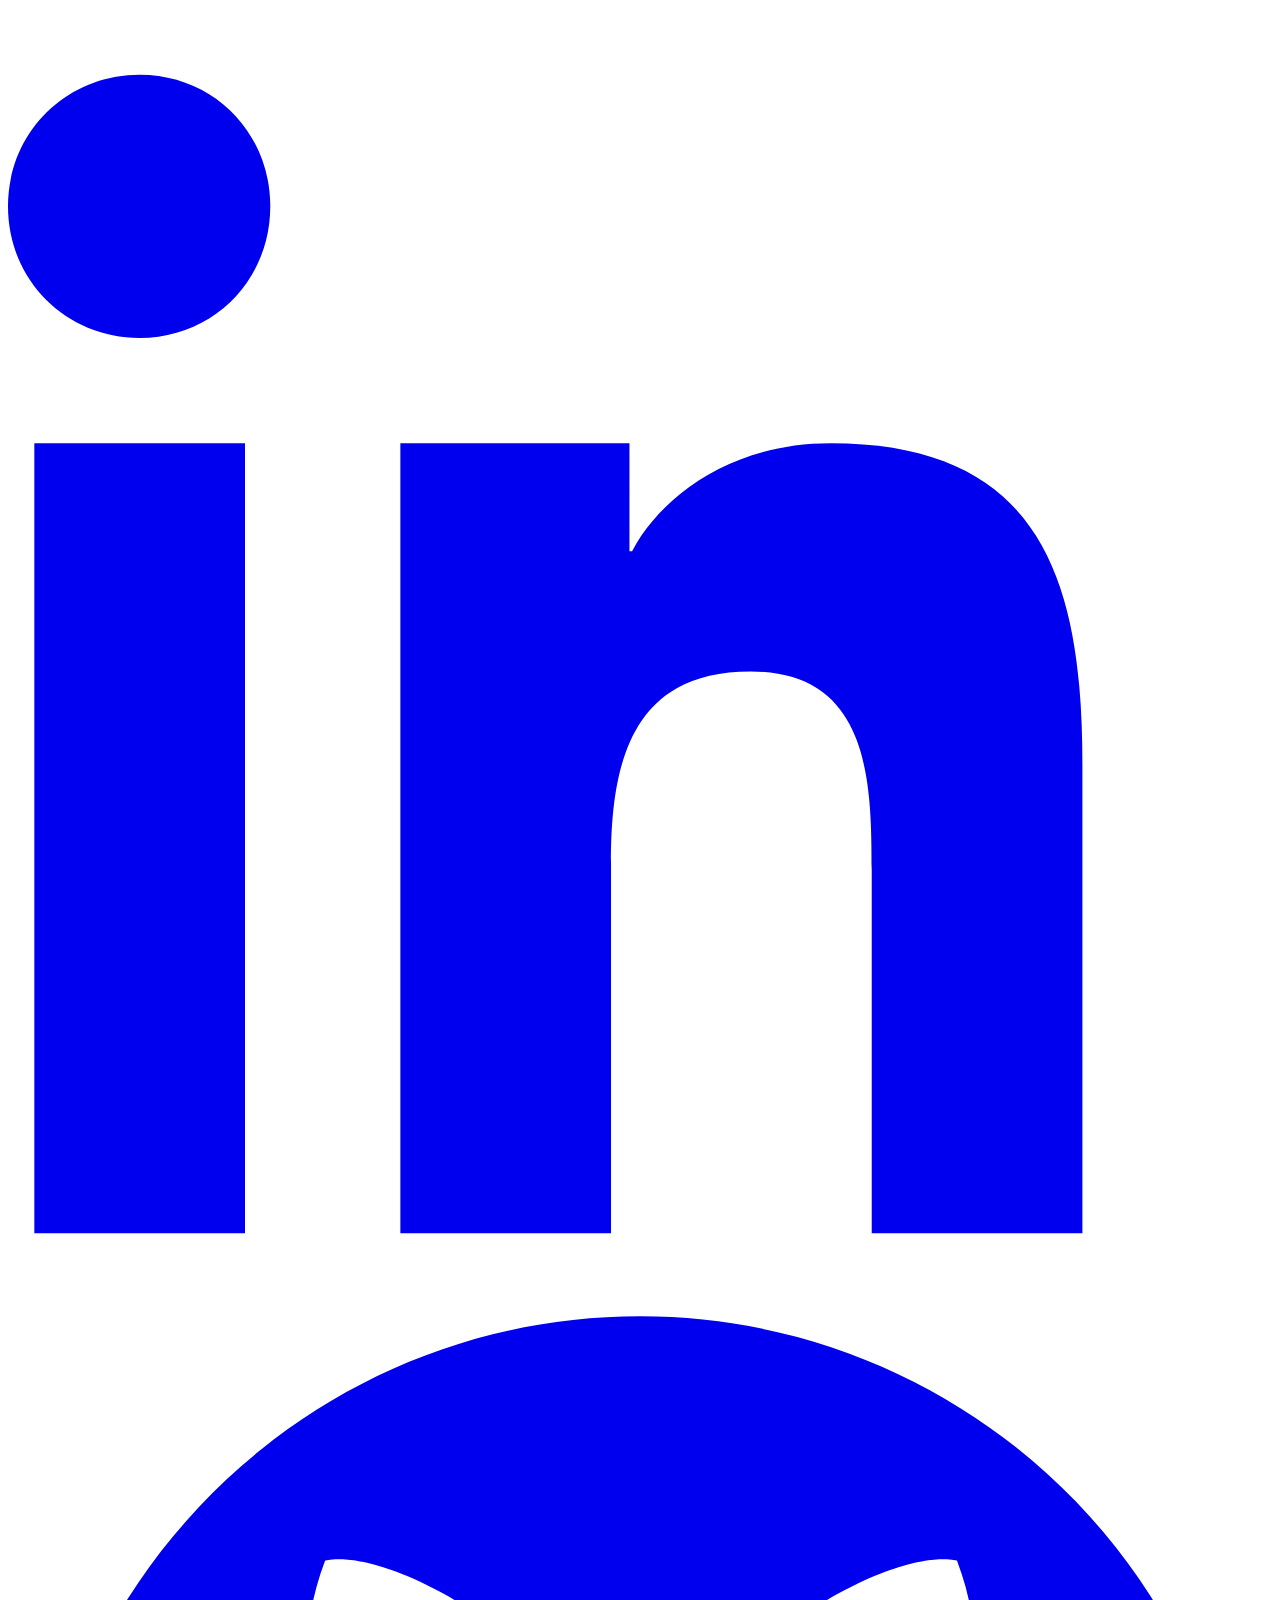
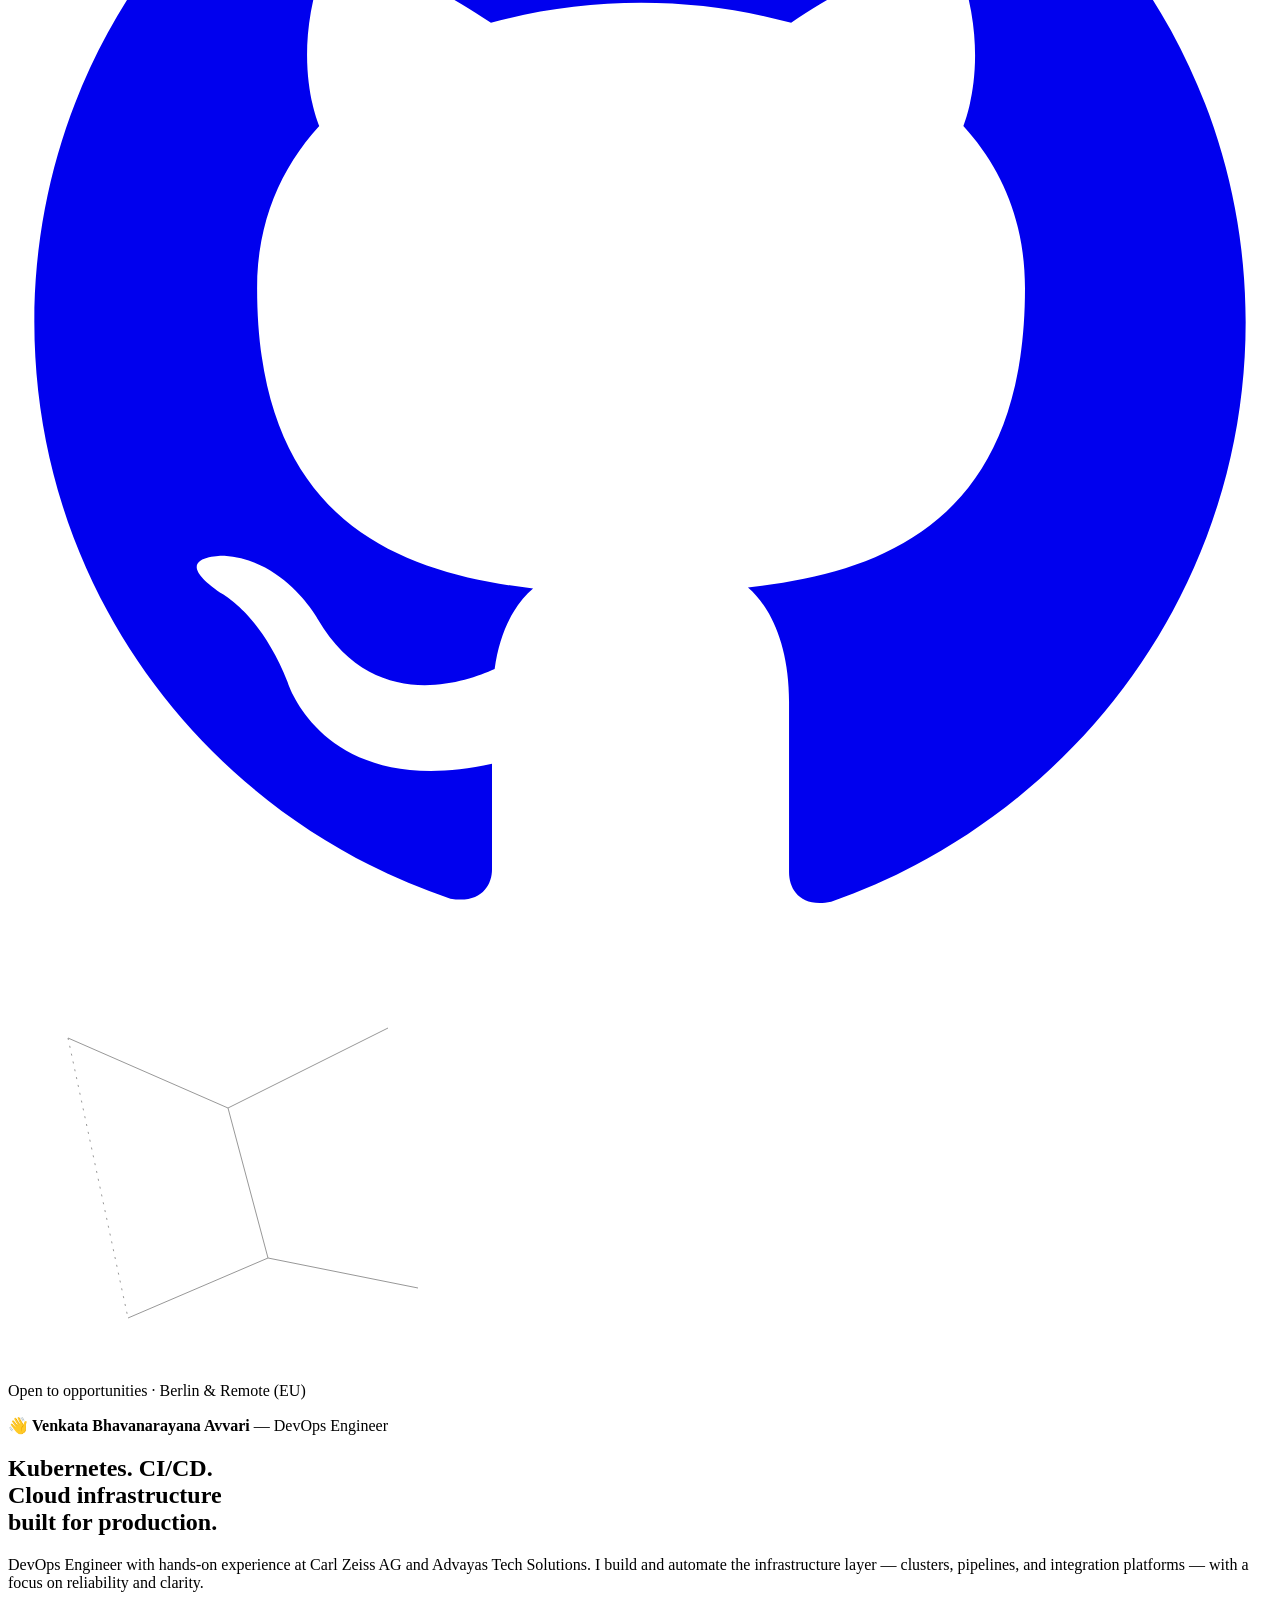
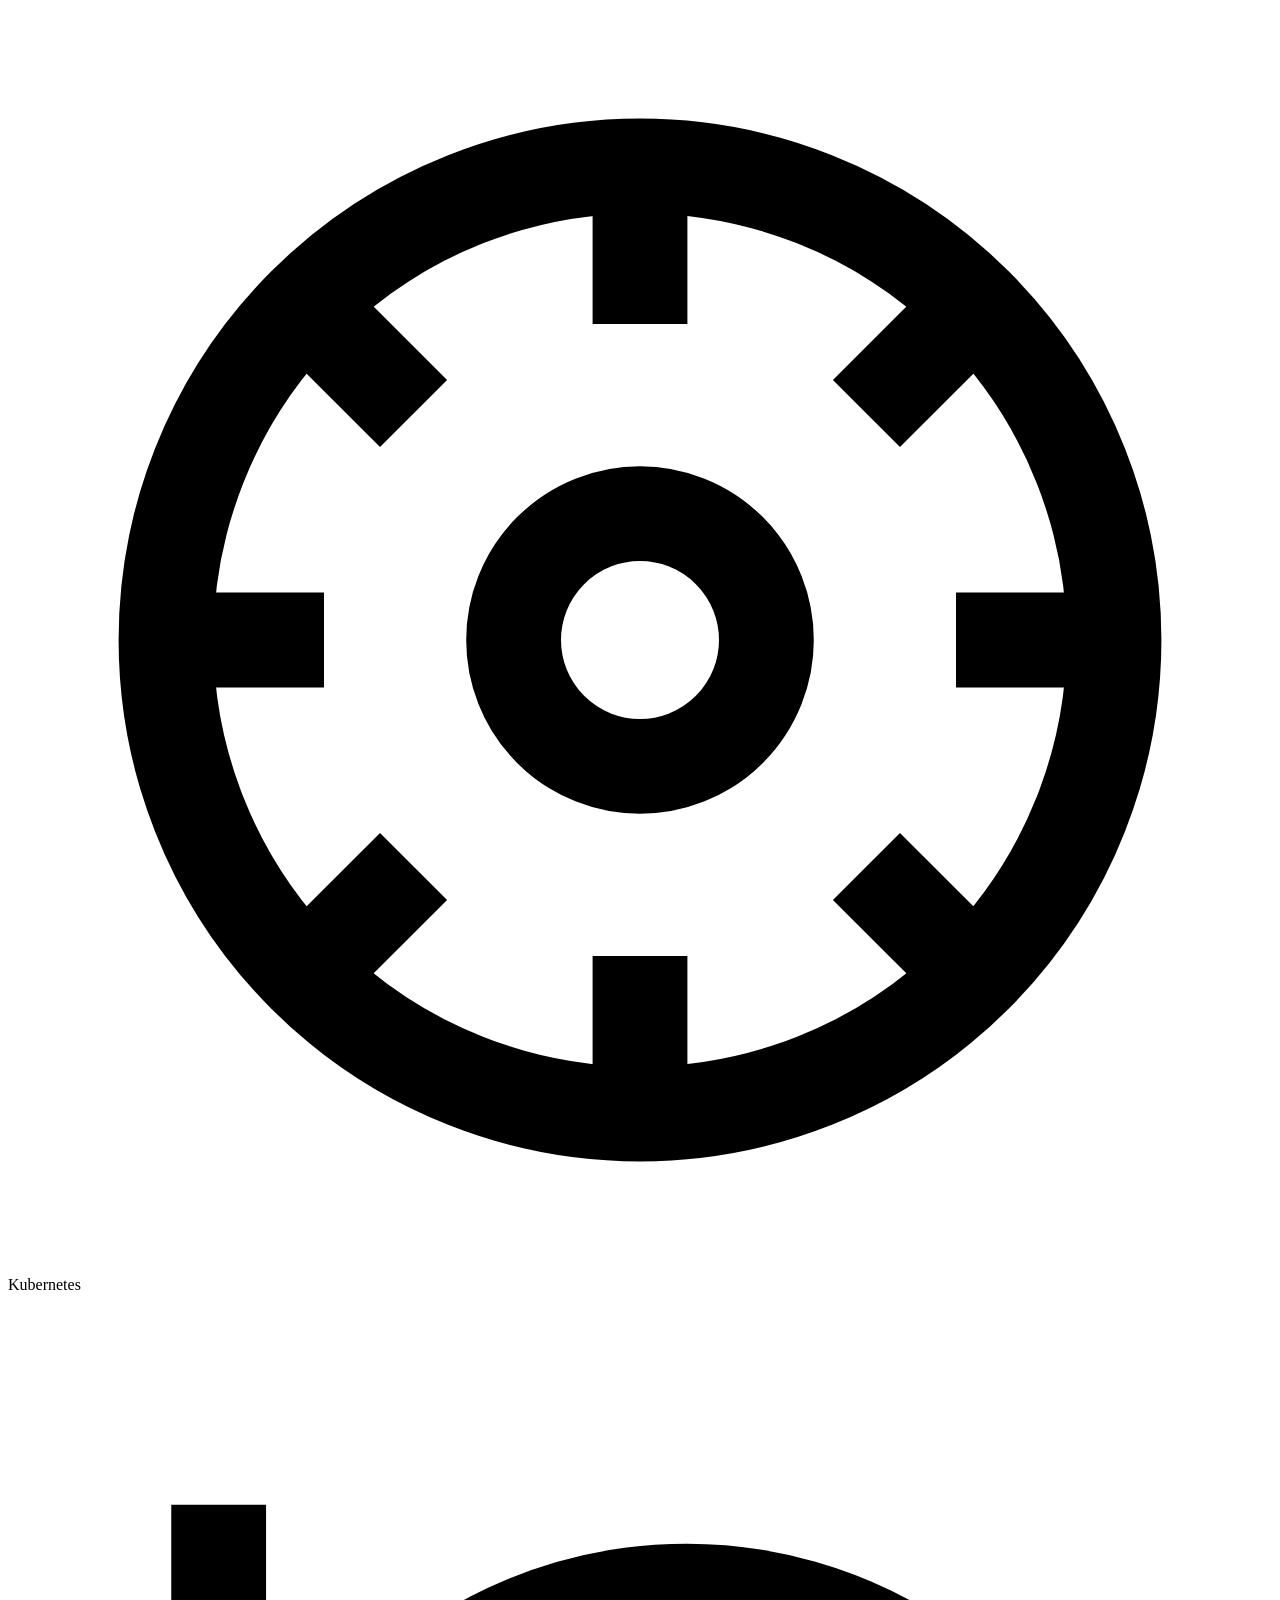
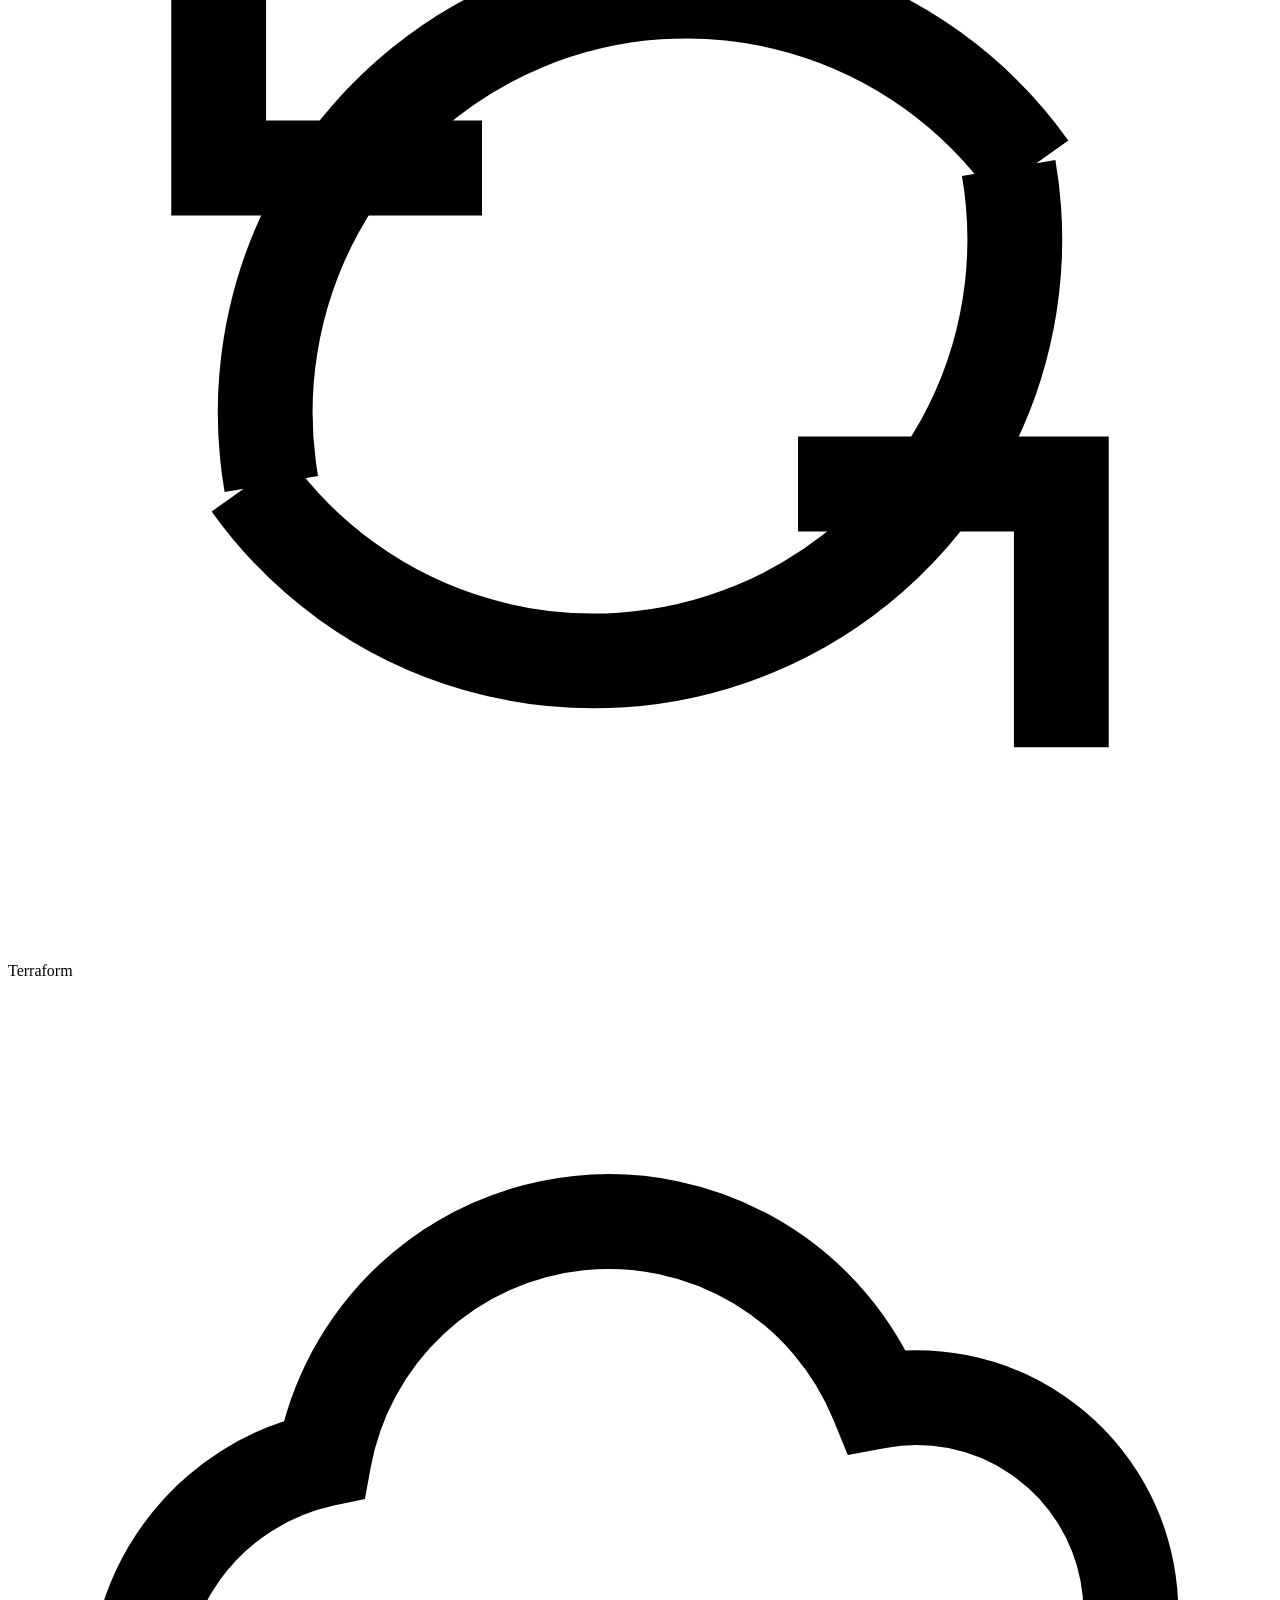
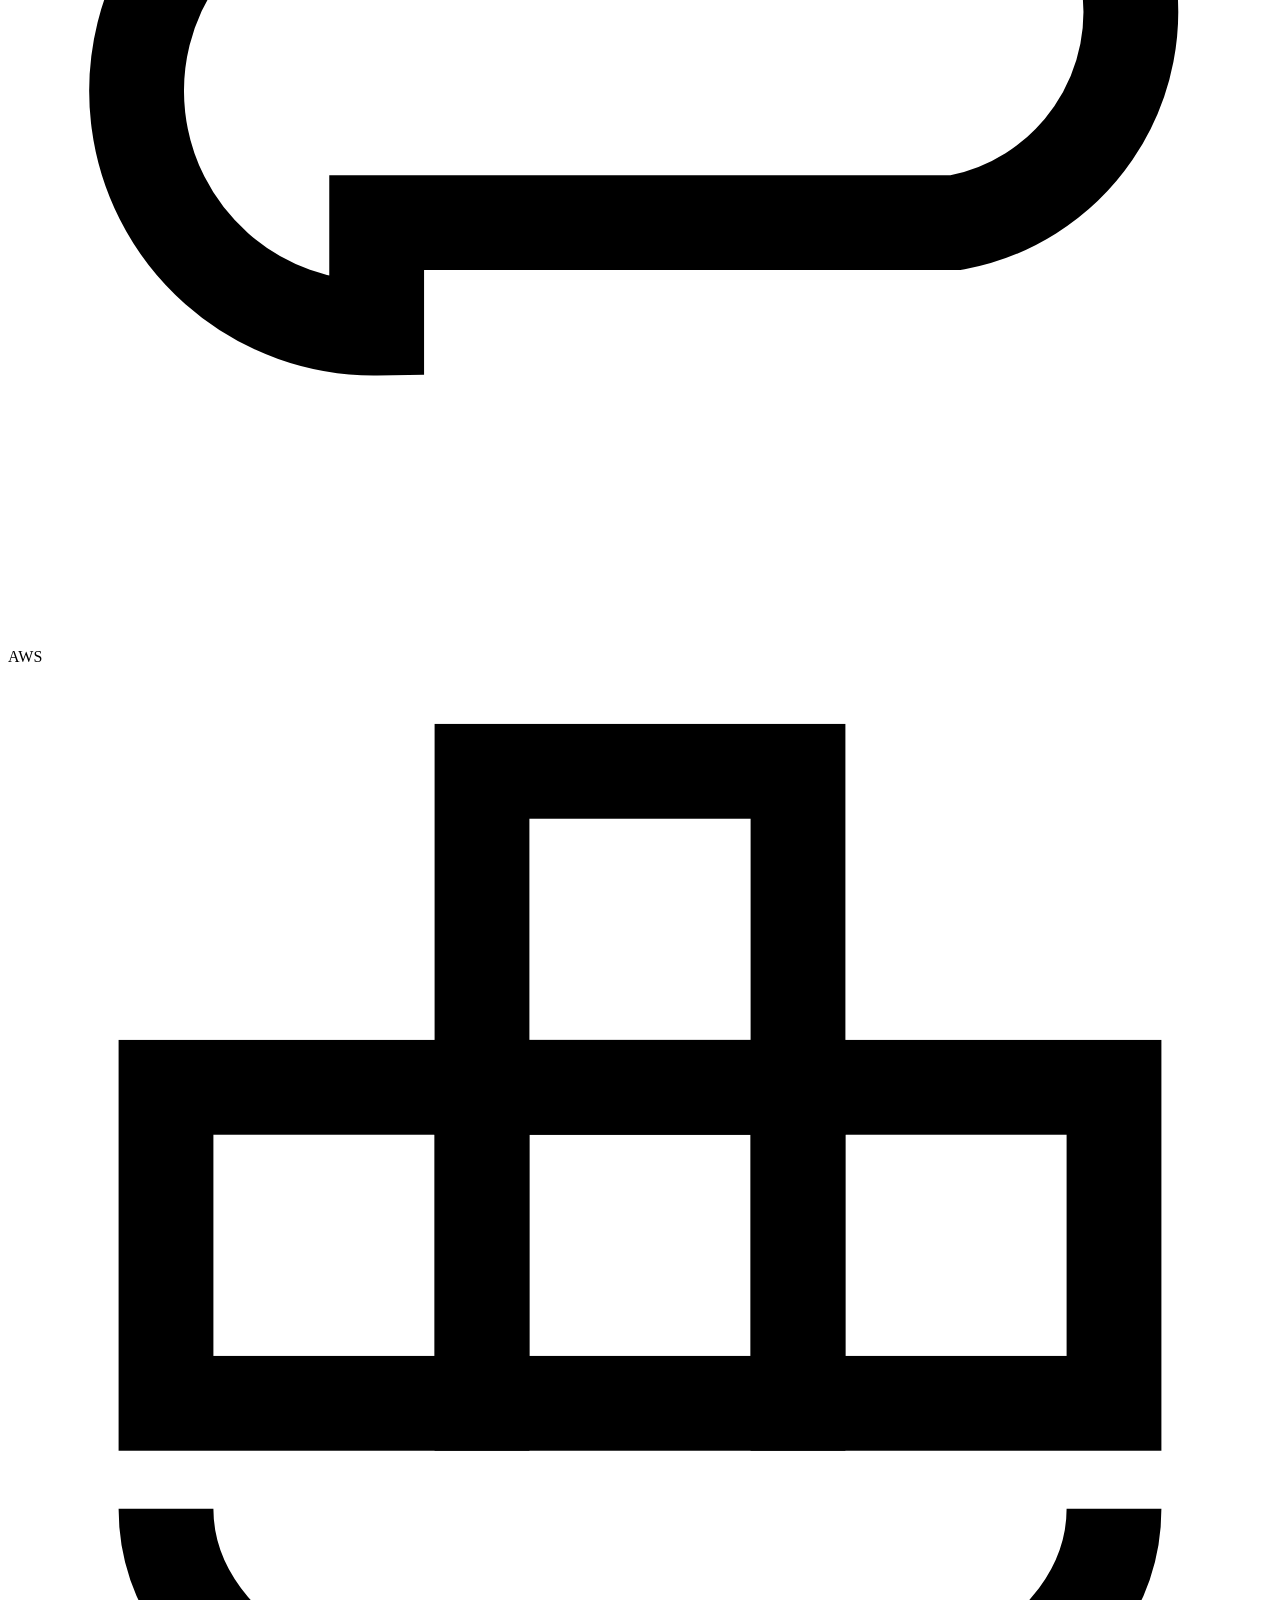
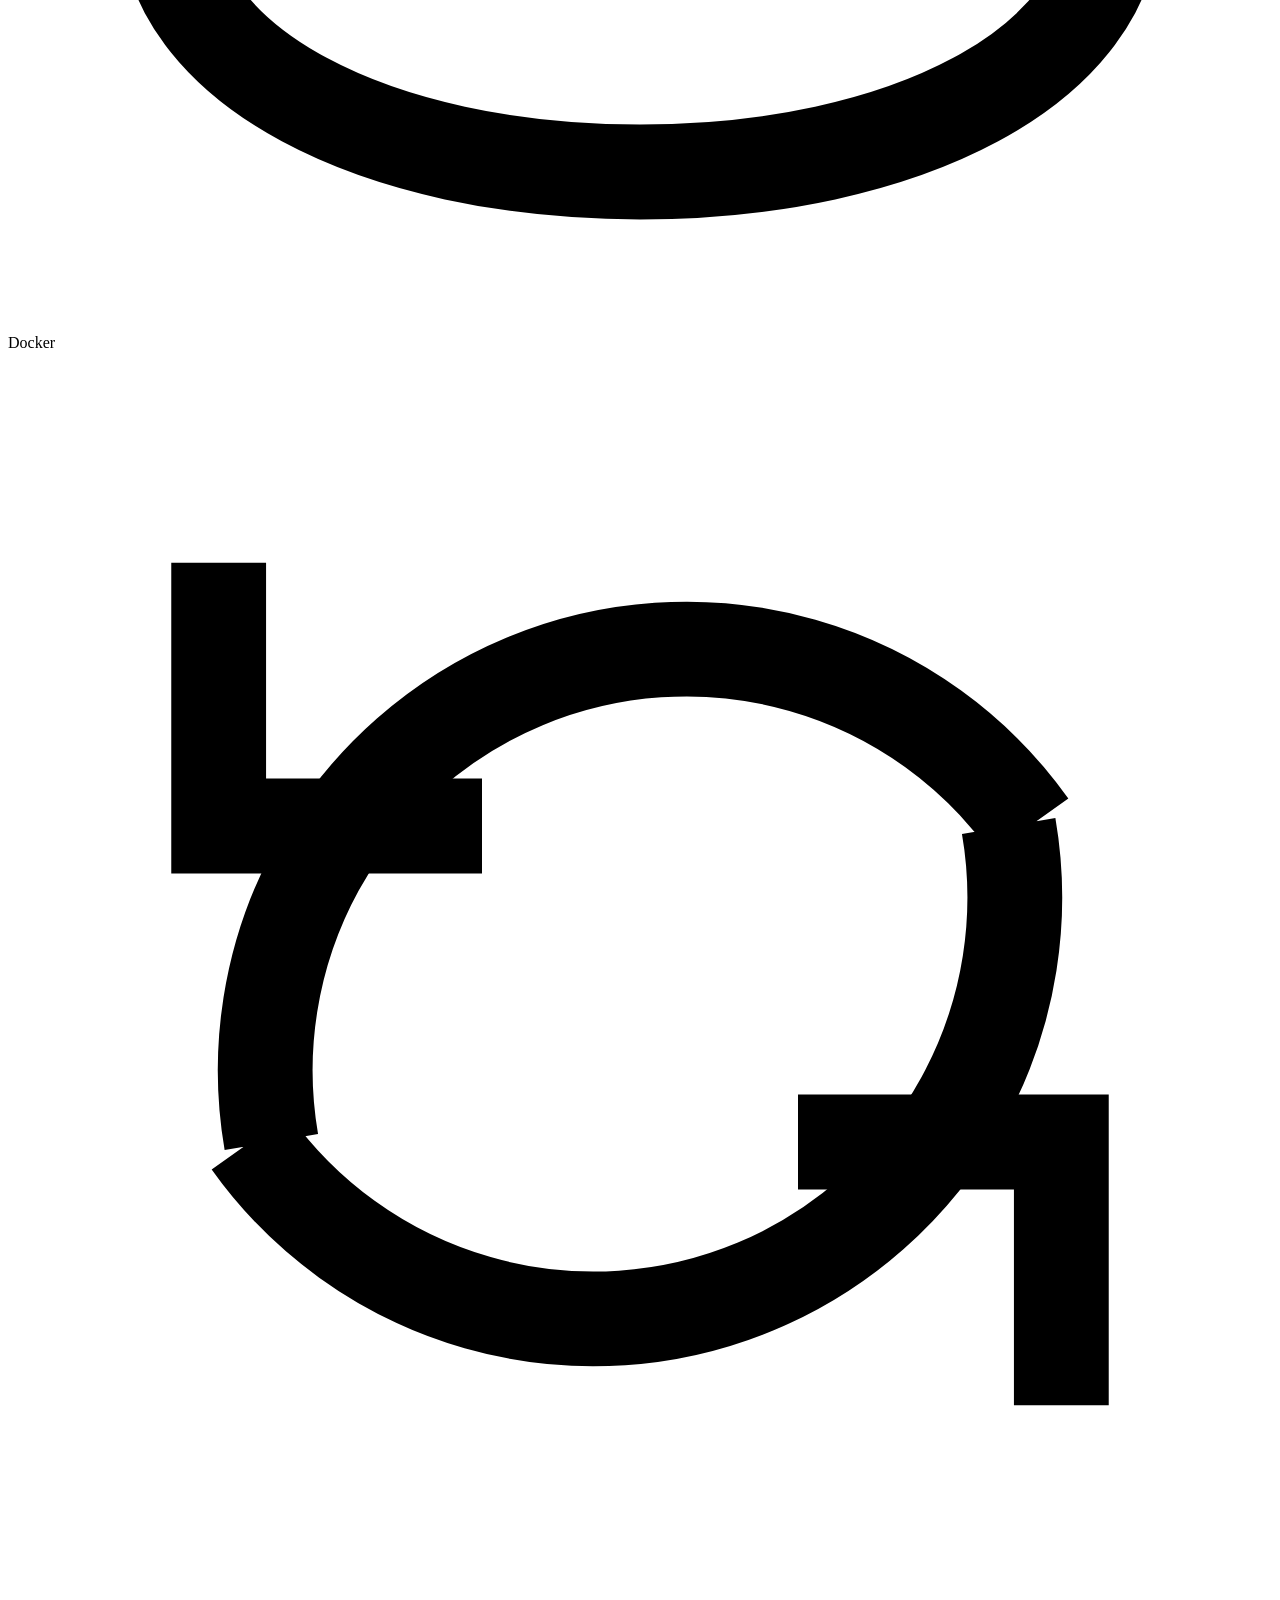
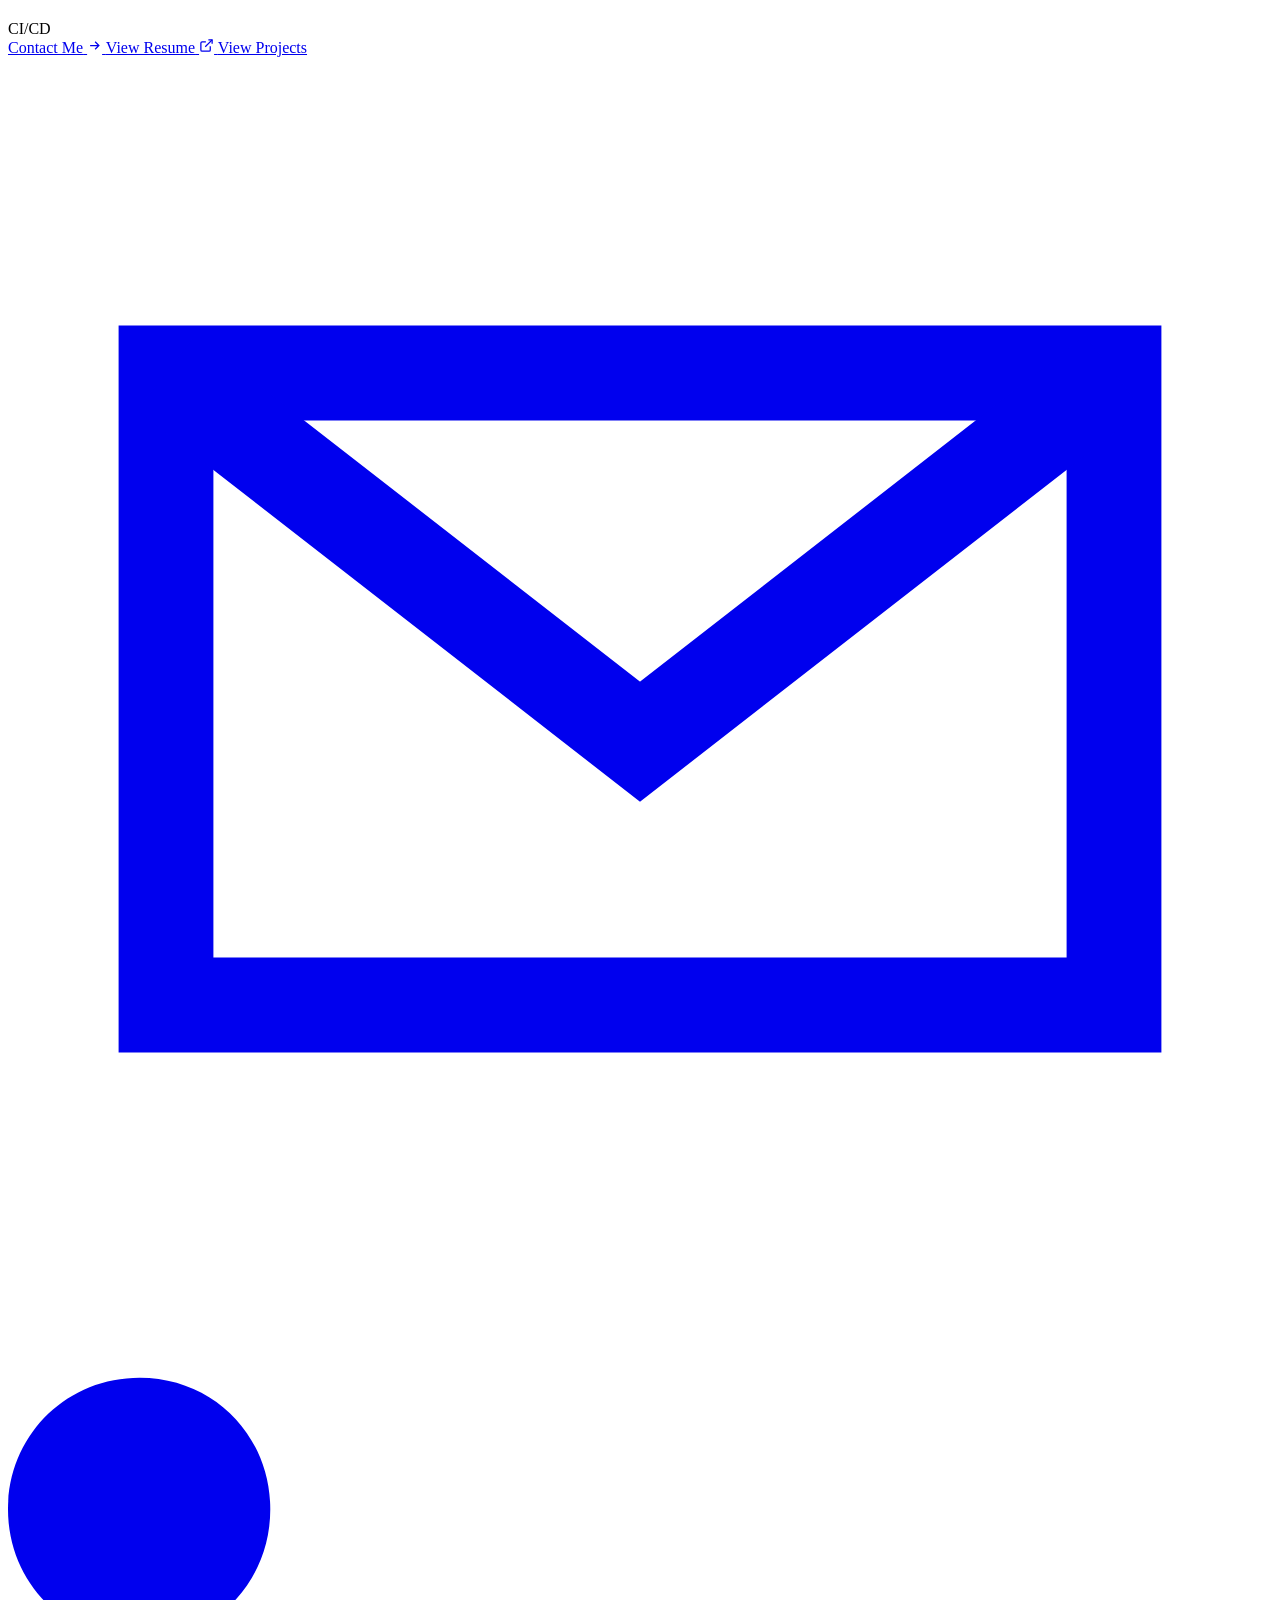
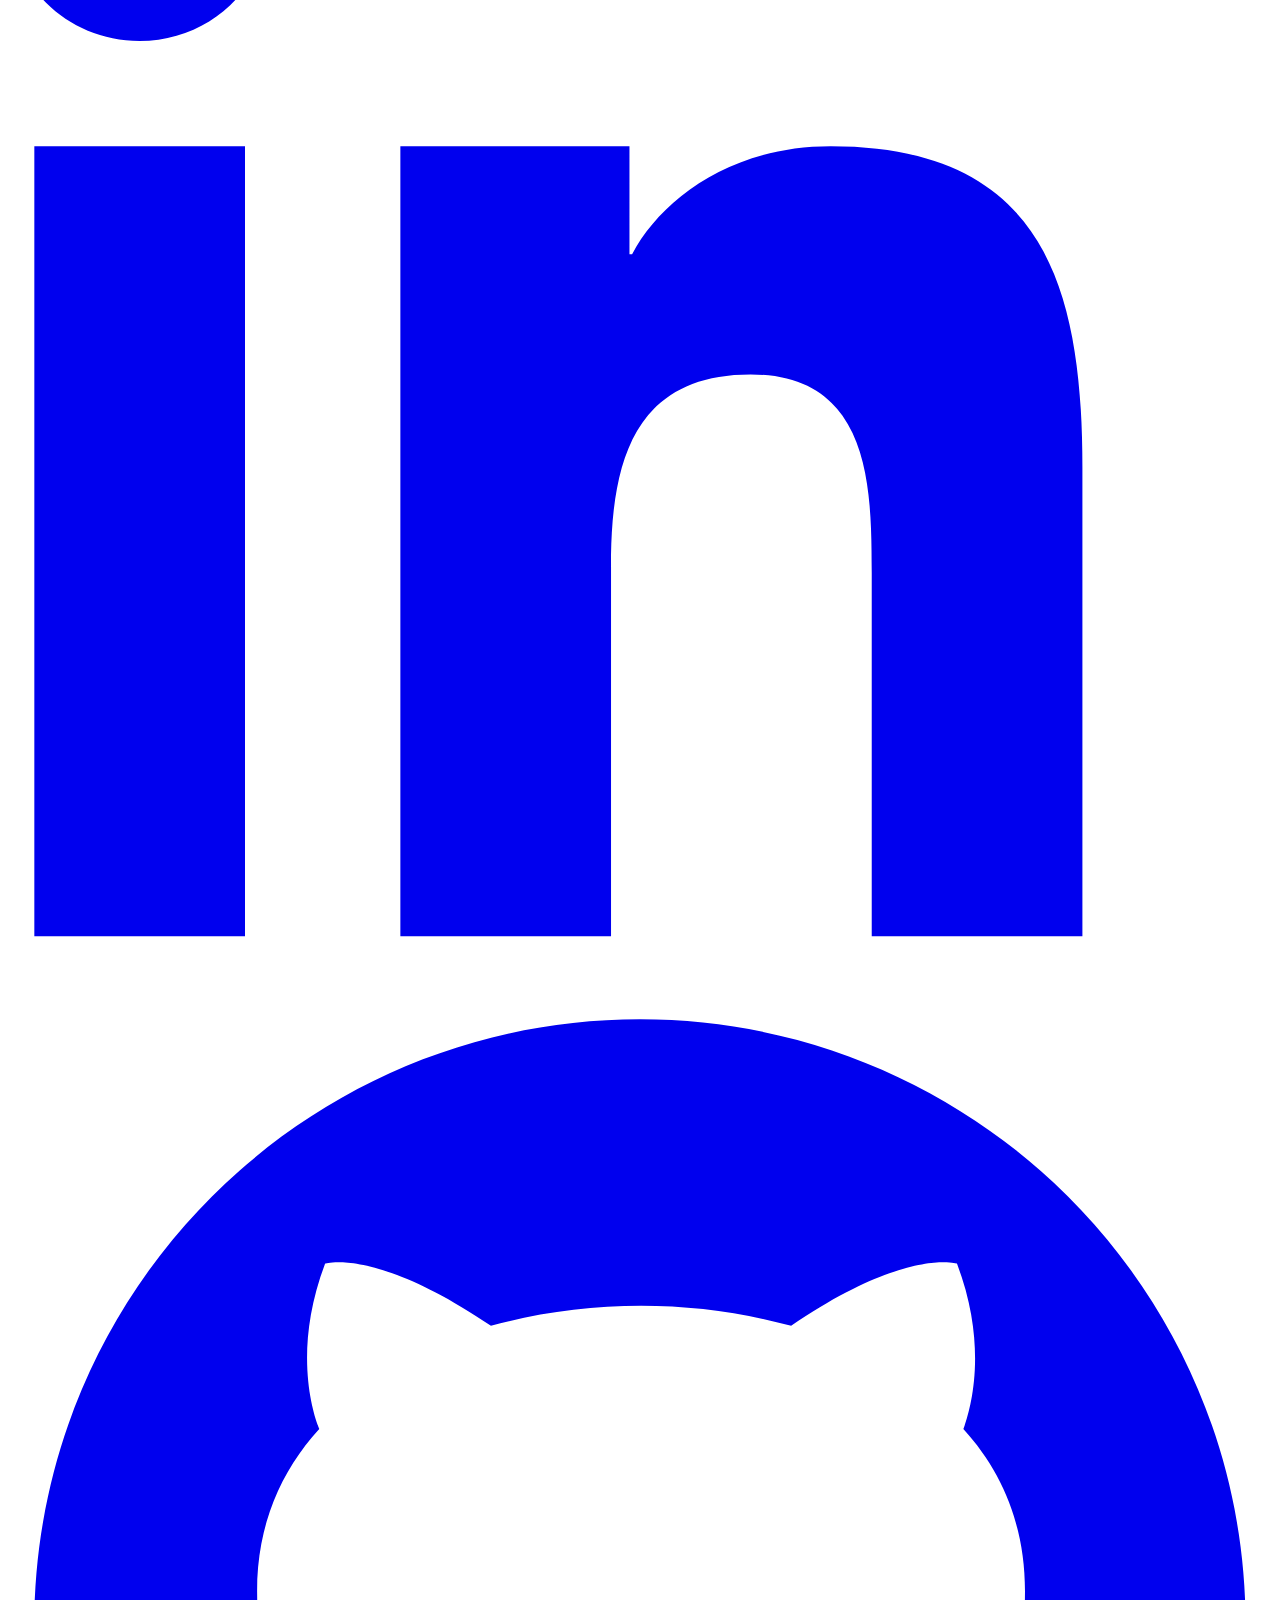
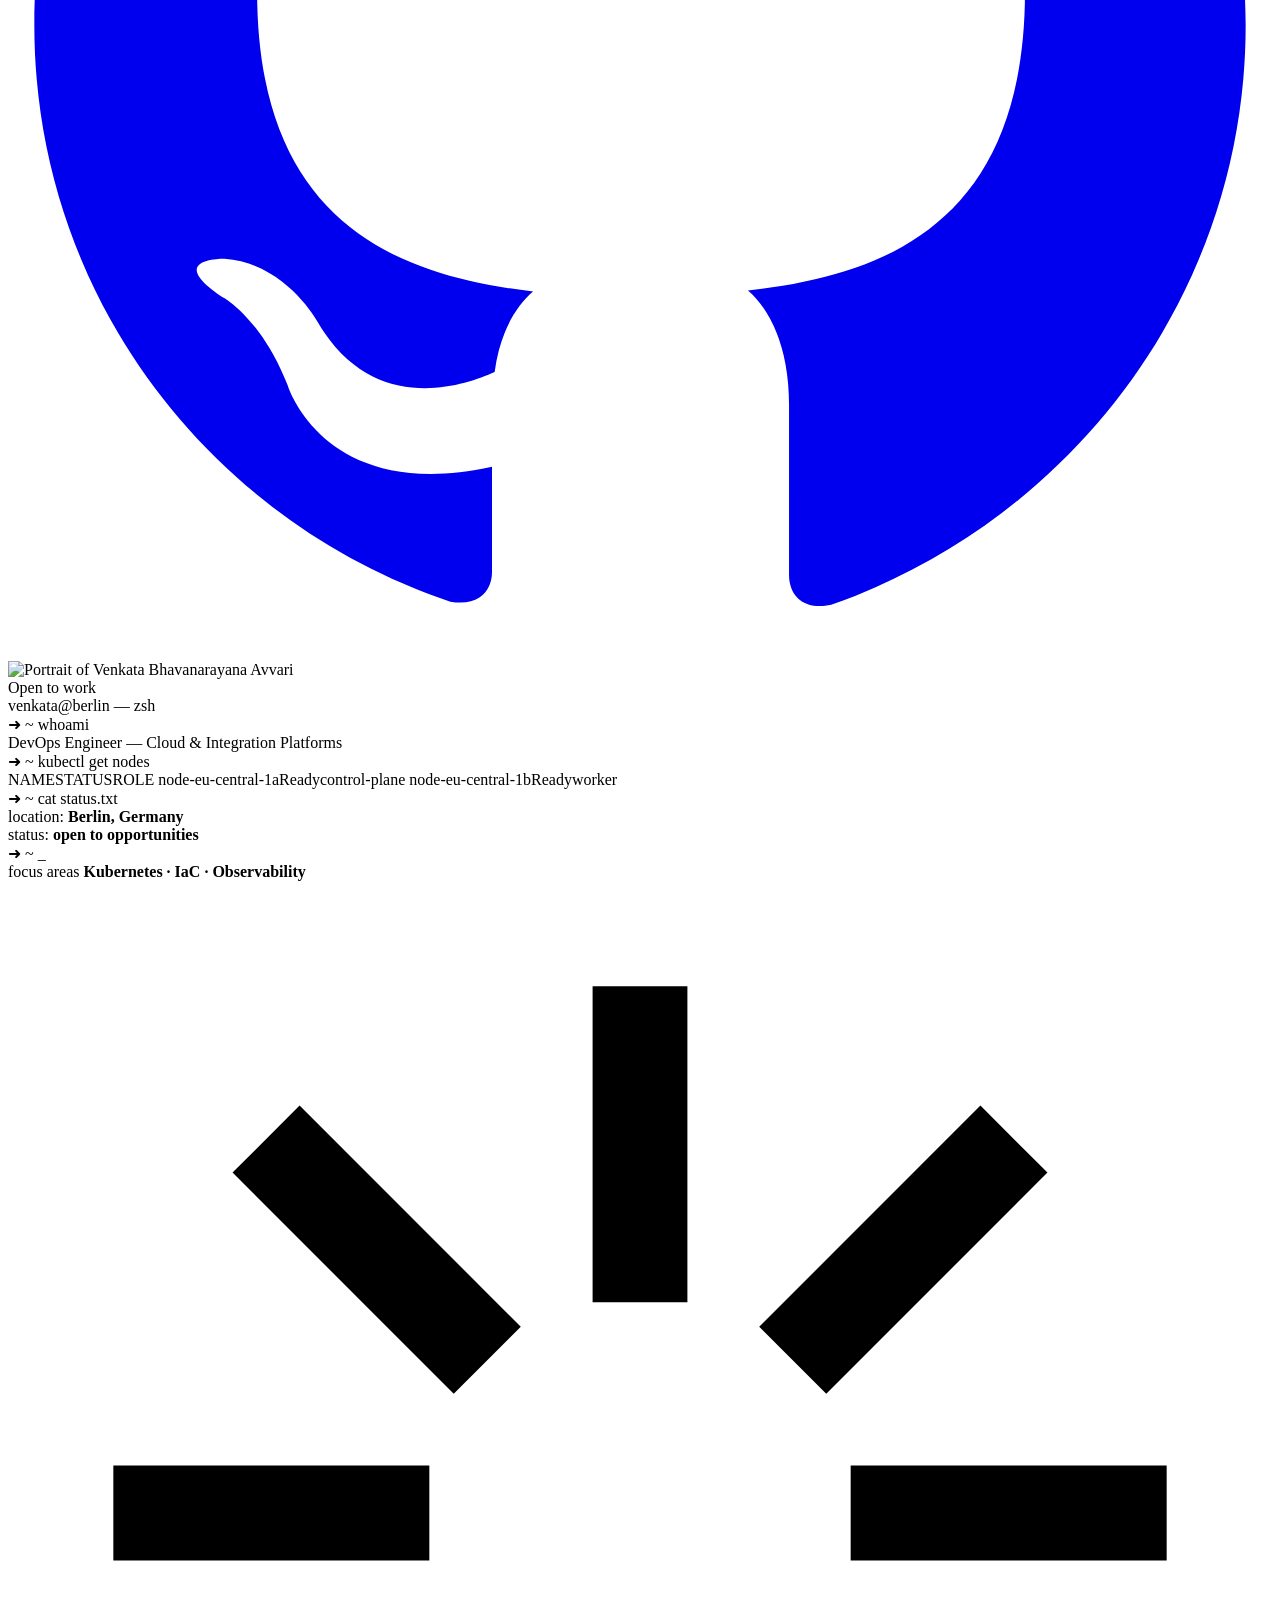
==== commit 6cdedf7b: "Add files via upload" ====
--- a/index.html
+++ b/index.html
@@ -1,2311 +1,848 @@
 <!DOCTYPE html>
 <html lang="en">
 <head>
-<meta charset="UTF-8">
-<meta name="viewport" content="width=device-width, initial-scale=1.0">
-<meta name="color-scheme" content="dark light">
-<title>Venkata Bhavanarayana Avvari — DevOps Engineer</title>
-<meta name="description" content="Venkata Bhavanarayana Avvari — DevOps Engineer specializing in cloud infrastructure, Kubernetes, and enterprise integration platforms. Based in Berlin.">
-<meta name="author" content="Venkata Bhavanarayana Avvari">
-<meta name="theme-color" content="#07090C">
-
-<meta property="og:type" content="website">
-<meta property="og:title" content="Venkata Bhavanarayana Avvari — DevOps Engineer">
-<meta property="og:description" content="Cloud infrastructure, Kubernetes, and enterprise integration platforms. Based in Berlin, Germany.">
-
-<link rel="icon" href="data:image/svg+xml,%3Csvg xmlns='http://www.w3.org/2000/svg' viewBox='0 0 32 32'%3E%3Crect width='32' height='32' rx='7' fill='%235B8CFF'/%3E%3Ctext x='16' y='22' font-family='monospace' font-size='18' font-weight='700' fill='%23090B10' text-anchor='middle'%3EV%3C/text%3E%3C/svg%3E">
-
-<link rel="preconnect" href="https://fonts.googleapis.com">
-<link rel="preconnect" href="https://fonts.gstatic.com" crossorigin>
-<link href="https://fonts.googleapis.com/css2?family=Space+Grotesk:wght@600&family=Inter:wght@400;500;600;700&family=JetBrains+Mono:wght@400;500;600;700&display=swap" rel="stylesheet">
-
-<script type="application/ld+json">
-{
-  "@context": "https://schema.org",
-  "@type": "Person",
-  "name": "Venkata Bhavanarayana Avvari",
-  "jobTitle": "DevOps Engineer",
-  "email": "mailto:avvarinarayana97@gmail.com",
-  "address": { "@type": "PostalAddress", "addressLocality": "Berlin", "addressCountry": "DE" }
-}
-</script>
-
-<style>
-  :root{
-    --bg:#07090C;
-    --bg-1:#0A0D12;
-    --bg-2:#0C1018;
-    --surface:#0E1219;
-    --surface-2:#0A0D13;
-    --surface-raised:#121722;
-    --border:rgba(255,255,255,0.078);
-    --border-strong:rgba(255,255,255,0.14);
-    --text:#EEF0F4;
-    --text-dim:#9BA4B2;
-    --text-faint:#717B8A;
-    --accent:#5B8CFF;
-    --accent-2:#2FD9AF;
-    --accent-rgb:91,140,255;
-    --accent-2-rgb:47,217,175;
-    --accent-soft:rgba(91,140,255,0.09);
-    --accent-soft-strong:rgba(91,140,255,0.17);
-    --radius-lg:12px;
-    --radius-md:9px;
-    --radius-sm:6px;
-    --maxw:1180px;
-    --shadow-sm:0 1px 2px rgba(0,0,0,0.35);
-    --shadow-md:0 20px 44px -12px rgba(0,0,0,0.55), 0 2px 6px rgba(0,0,0,0.35);
-    --shadow-lg:0 30px 70px -18px rgba(0,0,0,0.65);
-    --font-display:'Space Grotesk','Inter',sans-serif;
-    --font-body:'Inter',-apple-system,sans-serif;
-    --font-mono:'JetBrains Mono',monospace;
-    --ease:cubic-bezier(.19,1,.22,1);
+  <meta charset="UTF-8">
+  <meta name="viewport" content="width=device-width, initial-scale=1.0">
+  <meta name="color-scheme" content="dark light">
+  <title>Venkata Bhavanarayana Avvari — DevOps Engineer</title>
+  <meta name="description" content="Venkata Bhavanarayana Avvari — DevOps Engineer specializing in cloud infrastructure, Kubernetes, and enterprise integration platforms. Based in Berlin.">
+  <meta name="author" content="Venkata Bhavanarayana Avvari">
+  <meta name="robots" content="index, follow">
+  <link rel="canonical" href="https://avvarivenkata.dev/">
+
+  <!-- Open Graph -->
+  <meta property="og:type" content="website">
+  <meta property="og:url" content="https://avvarivenkata.dev/">
+  <meta property="og:title" content="Venkata Bhavanarayana Avvari — DevOps Engineer">
+  <meta property="og:description" content="DevOps Engineer specializing in cloud infrastructure, Kubernetes, CI/CD, and enterprise integration platforms. Based in Berlin.">
+  <meta property="og:image" content="https://avvarivenkata.dev/Assets/profile.png">
+  <meta property="og:locale" content="en_GB">
+  <meta property="og:locale:alternate" content="de_DE">
+
+  <!-- Twitter / X -->
+  <meta name="twitter:card" content="summary">
+  <meta name="twitter:title" content="Venkata Bhavanarayana Avvari — DevOps Engineer">
+  <meta name="twitter:description" content="DevOps Engineer — Kubernetes, CI/CD, AWS, Terraform. Berlin-based.">
+  <meta name="twitter:image" content="https://avvarivenkata.dev/Assets/profile.png">
+
+  <!-- Favicon -->
+  <link rel="icon" href="data:image/svg+xml,%3Csvg xmlns='http://www.w3.org/2000/svg' viewBox='0 0 32 32'%3E%3Crect width='32' height='32' rx='7' fill='%235B8CFF'/%3E%3Ctext x='16' y='22' font-family='monospace' font-size='18' font-weight='700' fill='%23090B10' text-anchor='middle'%3EV%3C/text%3E%3C/svg%3E">
+
+  <!-- Fonts -->
+  <link rel="preconnect" href="https://fonts.googleapis.com">
+  <link rel="preconnect" href="https://fonts.gstatic.com" crossorigin>
+  <link href="https://fonts.googleapis.com/css2?family=Space+Grotesk:wght@600&family=Inter:wght@400;500;600;700&family=JetBrains+Mono:wght@400;500;600;700&display=swap" rel="stylesheet">
+
+  <!-- Structured data -->
+  <script type="application/ld+json">
+  {
+    "@context": "https://schema.org",
+    "@type": "Person",
+    "name": "Venkata Bhavanarayana Avvari",
+    "jobTitle": "DevOps Engineer",
+    "url": "https://avvarivenkata.dev",
+    "image": "https://avvarivenkata.dev/Assets/profile.png",
+    "email": "avvarinarayana97@gmail.com",
+    "address": {
+      "@type": "PostalAddress",
+      "addressLocality": "Berlin",
+      "addressCountry": "DE"
+    },
+    "sameAs": [
+      "https://linkedin.com/in/your-profile",
+      "https://github.com/your-username"
+    ],
+    "knowsAbout": ["Kubernetes", "Terraform", "AWS", "CI/CD", "Docker", "SAP Integration", "ELK Stack", "Prometheus", "Grafana"]
   }
-
-  [data-theme="light"]{
-    --bg:#FAFAF8;
-    --bg-1:#F5F5F2;
-    --bg-2:#F0F0EC;
-    --surface:#FFFFFF;
-    --surface-2:#F6F6F3;
-    --surface-raised:#FFFFFF;
-    --border:#E5E5E0;
-    --border-strong:#D2D2CB;
-    --text:#181B21;
-    --text-dim:#525862;
-    --text-faint:#666D78;
-    --accent:#2C5CC5;
-    --accent-2:#0B7E68;
-    --accent-rgb:44,92,197;
-    --accent-2-rgb:11,126,104;
-    --accent-soft:#EEF2FC;
-    --accent-soft-strong:#DEE7FA;
-    --shadow-sm:0 1px 2px rgba(20,20,15,0.05);
-    --shadow-md:0 18px 40px -14px rgba(20,20,15,0.14);
-    --shadow-lg:0 30px 60px -18px rgba(20,20,15,0.16);
-  }
-
-  *{box-sizing:border-box; margin:0; padding:0;}
-  html{scroll-behavior:smooth;}
-  @media (prefers-reduced-motion: reduce){
-    html{scroll-behavior:auto;}
-    *{animation-duration:0.001ms !important; animation-iteration-count:1 !important; transition-duration:0.001ms !important; scroll-behavior:auto !important;}
-    .reveal, .reveal-hero,
-    .about-highlights .highlight-card,
-    .job-list .job,
-    .project-grid .project,
-    .skills-grid .skill-group{ opacity:1 !important; transform:none !important; }
-  }
-
-  .wave-emoji{
-    display:inline-block;
-    font-size:31px;
-    vertical-align:-6px;
-    transform-origin:70% 70%;
-    animation:wave-hand 4.6s cubic-bezier(0.42,0,0.2,1) infinite;
-  }
-  @keyframes wave-hand{
-    0%{ transform:rotate(0deg) translateY(0); }
-    9%{ transform:rotate(-9deg) translateY(-1px); }
-    19%{ transform:rotate(7deg) translateY(0); }
-    29%{ transform:rotate(-5deg) translateY(-0.5px); }
-    39%{ transform:rotate(3deg) translateY(0); }
-    50%{ transform:rotate(-1deg) translateY(0); }
-    60%, 100%{ transform:rotate(0deg) translateY(0); }
-  }
-
-  body{
-    background:var(--bg);
-    color:var(--text);
-    font-family:var(--font-body);
-    line-height:1.65;
-    font-size:16px;
-    -webkit-font-smoothing:antialiased;
-    text-rendering:optimizeLegibility;
-    overflow-x:hidden;
-    position:relative;
-    transition:background-color .25s ease, color .25s ease;
-    animation:page-in .5s var(--ease) both;
-  }
-  @keyframes page-in{ from{ opacity:0; } to{ opacity:1; } }
-
-  /* fine dot grid */
-  body::before{
-    content:'';
-    position:fixed; inset:0; z-index:0; pointer-events:none;
-    background-image:radial-gradient(circle at 1px 1px, var(--border) 1px, transparent 0);
-    background-size:34px 34px;
-    -webkit-mask-image:radial-gradient(ellipse 75% 55% at 50% 0%, black 35%, transparent 88%);
-    mask-image:radial-gradient(ellipse 75% 55% at 50% 0%, black 35%, transparent 88%);
-    opacity:0.55;
-  }
-  /* ultra-subtle grain for premium texture */
-  body::after{
-    content:'';
-    position:fixed; inset:0; z-index:1; pointer-events:none;
-    opacity:0.025; mix-blend-mode:overlay;
-    background-image:url("data:image/svg+xml,%3Csvg xmlns='http://www.w3.org/2000/svg' width='120' height='120'%3E%3Cfilter id='n'%3E%3CfeTurbulence type='fractalNoise' baseFrequency='0.9' numOctaves='2' stitchTiles='stitch'/%3E%3C/filter%3E%3Crect width='100%25' height='100%25' filter='url(%23n)'/%3E%3C/svg%3E");
-  }
-  [data-theme="light"] body::after{display:none;}
-
-  h1,h2,h3,h4{
-    font-family:var(--font-display);
-    letter-spacing:-0.02em;
-    font-weight:600;
-    color:var(--text);
-    text-wrap:balance;
-  }
-
-  .mono{font-family:var(--font-mono); font-feature-settings:"tnum";}
-  a{color:inherit; text-decoration:none;}
-  img{max-width:100%; display:block;}
-  ul{list-style:none;}
-  button{font-family:inherit; cursor:pointer; background:none; border:none; color:inherit;}
-
-  ::selection{background:var(--accent); color:#06090F;}
-
-  .skip-link{
-    position:absolute; left:16px; top:-60px; z-index:999;
-    background:var(--text); color:var(--bg); padding:10px 16px;
-    border-radius:var(--radius-sm); font-size:0.9rem; font-weight:600;
-    transition:top .15s ease;
-  }
-  .skip-link:focus{top:16px;}
-
-  a:focus-visible, button:focus-visible, input:focus-visible, textarea:focus-visible{
-    outline:2px solid var(--accent);
-    outline-offset:3px;
-    border-radius:4px;
-  }
-
-  .wrap{ max-width:var(--maxw); margin:0 auto; padding:0 32px; position:relative; z-index:2; }
-  @media (max-width:640px){ .wrap{padding:0 20px;} }
-
-  .grad-text{
-    background:linear-gradient(100deg, var(--accent), var(--accent-2) 88%);
-    -webkit-background-clip:text; background-clip:text; color:transparent;
-  }
-
-  /* ---------- REVEAL ---------- */
-  .reveal{opacity:0; transform:translateY(14px); transition:opacity .7s var(--ease), transform .7s var(--ease);}
-  .reveal.visible{opacity:1; transform:translateY(0);}
-  .reveal-delay-1.visible{transition-delay:.08s;}
-  .reveal-delay-2.visible{transition-delay:.16s;}
-  .reveal-delay-3.visible{transition-delay:.24s;}
-  .reveal-delay-4.visible{transition-delay:.32s;}
-  .reveal-delay-5.visible{transition-delay:.4s;}
-  .reveal-delay-6.visible{transition-delay:.48s;}
-
-  /* hero entrance uses a lighter, quicker reveal so it feels immediate on load */
-  .reveal-hero{
-    opacity:0; transform:translateY(10px);
-    transition-property:opacity, transform;
-    transition-duration:.6s;
-    transition-timing-function:var(--ease);
-  }
-  .reveal-hero.visible{opacity:1; transform:translateY(0);}
-
-  /* staggered entrance for grid children — cascades without extra markup */
-  .about-highlights .highlight-card,
-  .job-list .job,
-  .project-grid .project,
-  .skills-grid .skill-group{ opacity:0; }
-  .about-highlights.visible .highlight-card,
-  .job-list.visible .job,
-  .project-grid.visible .project,
-  .skills-grid.visible .skill-group{
-    animation:card-in .6s var(--ease) both;
-  }
-  .about-highlights.visible .highlight-card:nth-child(1),
-  .job-list.visible .job:nth-child(1),
-  .project-grid.visible .project:nth-child(1),
-  .skills-grid.visible .skill-group:nth-child(1){animation-delay:.03s;}
-  .about-highlights.visible .highlight-card:nth-child(2),
-  .job-list.visible .job:nth-child(2),
-  .project-grid.visible .project:nth-child(2),
-  .skills-grid.visible .skill-group:nth-child(2){animation-delay:.1s;}
-  .about-highlights.visible .highlight-card:nth-child(3),
-  .job-list.visible .job:nth-child(3),
-  .project-grid.visible .project:nth-child(3),
-  .skills-grid.visible .skill-group:nth-child(3){animation-delay:.17s;}
-  .skills-grid.visible .skill-group:nth-child(4){animation-delay:.24s;}
-  .skills-grid.visible .skill-group:nth-child(5){animation-delay:.31s;}
-  .skills-grid.visible .skill-group:nth-child(6){animation-delay:.38s;}
-  @keyframes card-in{ from{ opacity:0; transform:translateY(12px); } to{ opacity:1; transform:translateY(0); } }
-
-  /* ================= NAV ================= */
-  header{ position:sticky; top:0; z-index:200; padding:20px 24px 0; transition:padding .3s var(--ease); }
-  header.is-scrolled{padding-top:12px;}
-  nav.navbar{
-    max-width:var(--maxw); margin:0 auto;
-    display:flex; align-items:center; justify-content:space-between;
-    height:58px; padding:0 8px 0 8px;
-    background:var(--surface); /* fallback for browsers without color-mix() */
-    background:color-mix(in srgb, var(--surface) 68%, transparent);
-    backdrop-filter:blur(16px) saturate(1.4); -webkit-backdrop-filter:blur(16px) saturate(1.4);
-    border:1px solid var(--border);
-    border-radius:14px;
-    box-shadow:inset 0 1px 0 rgba(255,255,255,0.03), var(--shadow-sm);
-    transition:box-shadow .3s ease, border-color .3s ease, background-color .3s ease, border-radius .3s ease;
-  }
-  header.is-scrolled nav.navbar{ box-shadow:inset 0 1px 0 rgba(255,255,255,0.04), var(--shadow-md); border-color:var(--border-strong); }
-
-  .brand{
-    font-family:var(--font-mono); font-weight:500; font-size:0.9rem; letter-spacing:0.01em; color:var(--text);
-    display:flex; align-items:center; gap:10px; padding:0 8px 0 10px;
-  }
-  .brand-mark{
-    width:28px; height:28px; border-radius:8px;
-    background:linear-gradient(150deg, var(--accent), var(--accent-2));
-    color:#06090F; display:flex; align-items:center; justify-content:center;
-    font-size:0.82rem; font-weight:700; font-family:var(--font-mono);
-    box-shadow:0 0 0 1px rgba(255,255,255,0.12) inset, 0 6px 16px -6px rgba(var(--accent-rgb),0.7);
-    transition:transform .3s var(--ease), box-shadow .3s ease;
-  }
-  .brand:hover .brand-mark{
-    transform:rotate(-8deg) scale(1.06);
-    box-shadow:0 0 0 1px rgba(255,255,255,0.16) inset, 0 8px 20px -6px rgba(var(--accent-rgb),0.85);
-  }
-
-  .nav-center{display:flex; gap:1px; align-items:center;}
-  .navlinks{display:flex; gap:1px; font-size:0.85rem; color:var(--text-dim); font-weight:500;}
-  .navlinks a{
-    position:relative; padding:9px 15px; border-radius:9px;
-    transition:color .18s ease, background-color .18s ease;
-    display:flex; align-items:center; gap:7px;
-  }
-  .navlinks a .idx{ font-family:var(--font-mono); font-size:0.66rem; color:var(--text-faint); transition:color .18s ease; }
-  .navlinks a::after{
-    content:''; position:absolute; left:15px; right:15px; bottom:3px; height:1.5px;
-    background:var(--accent); border-radius:2px;
-    transform:scaleX(0); transform-origin:left; transition:transform .25s var(--ease);
-  }
-  .navlinks a:hover{color:var(--text); background:var(--accent-soft);}
-  .navlinks a:hover::after{transform:scaleX(1);}
-  .navlinks a.active{color:var(--text);}
-  .navlinks a.active::after{transform:scaleX(1);}
-  .navlinks a.active .idx{color:var(--accent);}
-
-  .nav-right{display:flex; align-items:center; gap:8px;}
-  .lang-switch{
-    display:flex; align-items:center; gap:1px; padding:2px;
-    border:1px solid var(--border); border-radius:999px;
-  }
-  /* Desktop switcher only: lock its width to its natural size and prevent
-     flex-shrink, so it can't move when sibling nav-right content (e.g. the
-     CTA label) changes width between EN and DE. */
-  .nav-right .lang-switch{ width:max-content; flex-shrink:0; }
-  .lang-btn{
-    border:none; background:transparent; color:var(--text-faint);
-    font-family:var(--font-mono); font-size:0.68rem; font-weight:700; letter-spacing:0.02em;
-    padding:5px 9px; border-radius:999px; cursor:pointer; line-height:1;
-    transition:color .15s ease, background-color .15s ease;
-  }
-  /* Desktop switcher only: fix EN/DE to identical, stable dimensions so
-     neither button (nor the switcher as a whole) resizes between languages. */
-  .nav-right .lang-btn{ width:calc(2ch + 18px); text-align:center; flex-shrink:0; }
-  .lang-btn:hover{color:var(--text);}
-  .lang-btn.active{color:var(--text); background:var(--accent-soft);}
-  .theme-toggle{
-    width:36px; height:36px; border-radius:10px;
-    border:1px solid transparent; color:var(--text-dim);
-    display:flex; align-items:center; justify-content:center;
-    position:relative;
-    transition:border-color .15s ease, color .15s ease, background-color .15s ease, transform .15s ease;
-  }
-  .theme-toggle:hover{border-color:var(--border-strong); color:var(--accent); background:var(--accent-soft);}
-  .theme-toggle:active{transform:scale(0.92);}
-  .theme-toggle svg{
-    width:16px; height:16px; position:absolute; top:50%; left:50%;
-    transition:opacity .3s var(--ease), transform .4s var(--ease);
-  }
-  .theme-toggle .icon-moon{opacity:1; transform:translate(-50%,-50%) rotate(0deg) scale(1);}
-  .theme-toggle .icon-sun{opacity:0; transform:translate(-50%,-50%) rotate(-60deg) scale(0.5);}
-  [data-theme="light"] .theme-toggle .icon-moon{opacity:0; transform:translate(-50%,-50%) rotate(60deg) scale(0.5);}
-  [data-theme="light"] .theme-toggle .icon-sun{opacity:1; transform:translate(-50%,-50%) rotate(0deg) scale(1);}
-
-  .nav-cta{
-    color:#06090F; font-weight:600; font-size:0.83rem; padding:10px 18px;
-    background:var(--text);
-    border-radius:9px; transition:transform .15s ease, box-shadow .15s ease, background-color .15s ease;
-    min-width:190px; text-align:center; white-space:nowrap;
-  }
-  .nav-cta:hover{ transform:translateY(-1px); box-shadow:0 8px 20px -6px rgba(0,0,0,0.4); background:var(--accent); color:#06090F;}
-  .nav-cta:active{ transform:translateY(0) scale(0.97); }
-
-  /* Light mode only: the dark-mode CTA (near-black bg + near-black text) has no
-     contrast against a light navbar, so give it a strong accent-blue treatment. */
-  [data-theme="light"] .nav-cta{
-    background:var(--accent);
-    color:#FFFFFF;
-    box-shadow:0 4px 14px -4px rgba(var(--accent-rgb),0.42);
-  }
-  [data-theme="light"] .nav-cta:hover{
-    background:#24499E;
-    color:#FFFFFF;
-    box-shadow:0 8px 22px -6px rgba(var(--accent-rgb),0.5);
-  }
-
-  .navtoggle{
-    display:none; border:1px solid var(--border); color:var(--text);
-    width:38px; height:38px; border-radius:10px; align-items:center; justify-content:center;
-    position:relative; transition:border-color .15s ease, background-color .15s ease, transform .15s ease;
-  }
-  .navtoggle:hover{ border-color:var(--border-strong); background:var(--accent-soft); }
-  .navtoggle:active{ transform:scale(0.92); }
-  .navtoggle span, .navtoggle span::before, .navtoggle span::after{
-    content:''; position:absolute; width:15px; height:1.5px; background:var(--text); transition:transform .2s ease, opacity .2s ease;
-  }
-  .navtoggle span::before{transform:translateY(-5px);}
-  .navtoggle span::after{transform:translateY(5px);}
-  .navtoggle[aria-expanded="true"] span{background:transparent;}
-  .navtoggle[aria-expanded="true"] span::before{transform:rotate(45deg);}
-  .navtoggle[aria-expanded="true"] span::after{transform:rotate(-45deg);}
-
-  @media (max-width:860px){
-    header{padding:14px 16px 0;}
-    .navlinks{display:none;}
-    .nav-cta{display:none;}
-    .navtoggle{display:flex;}
-    nav.navbar{padding:0 8px 0 14px;}
-  }
-
-  .mobile-menu{
-    position:fixed; inset:0; z-index:300;
-    background:var(--bg); /* fallback for browsers without color-mix() */
-    background:color-mix(in srgb, var(--bg) 97%, transparent);
-    backdrop-filter:blur(22px);
-    display:flex; flex-direction:column; justify-content:center; align-items:flex-start;
-    padding:32px; gap:4px;
-    opacity:0; pointer-events:none; transform:translateY(-8px);
-    transition:opacity .3s var(--ease), transform .3s var(--ease);
-    overflow-y:auto; max-height:100dvh;
-  }
-  .mobile-menu.open{opacity:1; pointer-events:auto; transform:translateY(0);}
-  .mobile-menu::before{
-    content:''; position:absolute; inset:0; z-index:-1;
-    background-image:radial-gradient(circle at 1px 1px, var(--border) 1px, transparent 0);
-    background-size:28px 28px; opacity:0.5;
-  }
-  .mobile-menu a{
-    font-family:var(--font-display); font-size:2.1rem; font-weight:600; color:var(--text);
-    padding:11px 0; display:flex; align-items:baseline; gap:16px; letter-spacing:-0.02em;
-    transition:color .18s ease, transform .18s ease;
-    opacity:0; transform:translateX(-10px);
-  }
-  .mobile-menu.open a{ opacity:1; transform:translateX(0); transition:opacity .4s var(--ease), color .18s ease, transform .4s var(--ease); }
-  .mobile-menu.open a:nth-child(2){transition-delay:.05s;}
-  .mobile-menu.open a:nth-child(3){transition-delay:.1s;}
-  .mobile-menu.open a:nth-child(4){transition-delay:.15s;}
-  .mobile-menu.open a:nth-child(5){transition-delay:.2s;}
-  .mobile-menu.open a:nth-child(6){transition-delay:.25s;}
-  .mobile-menu a:hover{ color:var(--accent); transform:translateX(4px); }
-  .mobile-menu a .idx{ font-family:var(--font-mono); font-size:0.85rem; color:var(--accent); }
-  .mobile-menu-foot{ margin-top:32px; display:flex; align-items:center; gap:12px; }
-  .mobile-menu-foot .status-dot{margin-right:2px;}
-  .mobile-close{
-    position:absolute; top:26px; right:26px; width:40px; height:40px; border-radius:10px;
-    border:1px solid var(--border); display:flex; align-items:center; justify-content:center; color:var(--text);
-    transition:border-color .15s ease, background-color .15s ease, transform .3s var(--ease);
-  }
-  .mobile-close:hover{ border-color:var(--border-strong); background:var(--accent-soft); transform:rotate(90deg); }
-
-  /* ================= SURFACE / PANEL SYSTEM ================= */
-  .panel{
-    background:var(--surface);
-    border:1px solid var(--border);
-    border-radius:var(--radius-lg);
-    box-shadow:var(--shadow-sm);
-    transition:border-color .25s ease, box-shadow .25s ease, transform .25s ease;
-    position:relative;
-    isolation:isolate;
-  }
-  .panel::before{
-    content:'';
-    position:absolute; inset:0; border-radius:inherit; z-index:-1;
-    opacity:0; transition:opacity .25s ease;
-    background:linear-gradient(160deg, rgba(var(--accent-rgb),0.08), transparent 45%);
-  }
-  .panel:hover{border-color:var(--border-strong); box-shadow:var(--shadow-md); transform:translateY(-3px);}
-  .panel:hover::before{opacity:1;}
-
-  /* Static content panels (metrics bar, footer, form, contact strip) are containers,
-     not discrete clickable cards — lifting the whole block on hover reads as a mis-fire.
-     Keep the surface styling but drop the card-style lift/glow for these. */
-  .metrics-panel, .footer-panel, .contact-form, .avail-card, .contact-links, .aside-note{
-    transition:border-color .25s ease, box-shadow .25s ease;
-  }
-  .metrics-panel:hover, .footer-panel:hover, .contact-form:hover,
-  .avail-card:hover, .contact-links:hover, .aside-note:hover{
-    transform:none; box-shadow:var(--shadow-sm); border-color:var(--border);
-  }
-  .metrics-panel::before, .footer-panel::before, .contact-form::before,
-  .avail-card::before, .contact-links::before, .aside-note::before{
-    display:none;
-  }
-
-  /* ================= HERO ================= */
-  .hero{padding:52px 0 0; position:relative; overflow:hidden;}
-  .hero-bg{ position:absolute; inset:0; z-index:0; pointer-events:none; }
-  .hero-bg .glow-a, .hero-bg .glow-b{ position:absolute; border-radius:50%; filter:blur(100px); }
-  .hero-bg .glow-a{ width:560px; height:560px; top:-260px; right:-160px; background:radial-gradient(circle, rgba(var(--accent-rgb),0.16), transparent 70%); animation:drift-a 16s ease-in-out infinite alternate; }
-  .hero-bg .glow-b{ width:420px; height:420px; bottom:-200px; left:-140px; background:radial-gradient(circle, rgba(var(--accent-2-rgb),0.10), transparent 70%); animation:drift-b 19s ease-in-out infinite alternate; }
-  @keyframes drift-a{ from{ transform:translate(0,0); } to{ transform:translate(-22px, 18px); } }
-  @keyframes drift-b{ from{ transform:translate(0,0); } to{ transform:translate(18px, -16px); } }
-  .hero-bg svg{ position:absolute; top:0; right:0; opacity:0.55; }
-
-  .hero-bg .dash-field{
-    position:absolute; inset:0;
-    pointer-events:none;
-    overflow:hidden;
-    opacity:0.42;
-    contain:layout style paint;
-    -webkit-mask-image:radial-gradient(ellipse 90% 80% at 50% 32%, black 55%, transparent 97%);
-    mask-image:radial-gradient(ellipse 90% 80% at 50% 32%, black 55%, transparent 97%);
-  }
-  [data-theme="light"] .hero-bg .dash-field{ opacity:0.28; }
-  .hero-bg .dash-field .dash{
-    position:absolute;
-    top:0; left:0;
-    width:4px; height:4px;
-    border-radius:1px;
-    background:rgba(var(--accent-rgb),0.55);
-    transform:translate3d(0,0,0);
-  }
-  /* will-change is only worth its GPU-memory cost on devices where the
-     cursor interaction actually runs (see is-interactive toggle in JS);
-     touch and reduced-motion visitors never animate these elements. */
-  .hero-bg .dash-field.is-interactive .dash{ will-change:transform, opacity; }
-
-  /* Tiny crosshair indicator that tracks the cursor inside the hero only.
-     Anchored at 0,0 and moved via transform (same coordinate space as the
-     dash-field), so it stays perfectly in sync with the particle field. */
-  .hero-bg .cursor-plus{
-    position:absolute;
-    top:0; left:0;
-    width:0; height:0;
-    pointer-events:none;
-    opacity:0;
-    transition:opacity 0.18s ease;
-  }
-  .hero-bg .cursor-plus.is-visible{ opacity:0.75; }
-  [data-theme="light"] .hero-bg .cursor-plus.is-visible{ opacity:0.60; }
-  .hero-bg .cursor-plus::before, .hero-bg .cursor-plus::after{
-    content:"";
-    position:absolute;
-    background:var(--accent);
-    border-radius:0.5px;
-  }
-  .hero-bg .cursor-plus::before{ width:14px; height:1px; left:-7px; top:0; }
-  .hero-bg .cursor-plus::after{ width:1px; height:14px; left:0; top:-7px; }
-  /* Native cursor is hidden only on the hero element itself, only once JS
-     confirms a fine pointer + no reduced-motion (class added below), so the
-     existing .cursor-plus can stand in as the visible cursor there. */
-  .hero.cursor-plus-active{ cursor:none; }
-
-  .hero-grid{ display:grid; grid-template-columns:1.15fr 0.85fr; gap:60px; align-items:center; padding-bottom:56px; position:relative; z-index:1;}
-
-  .kicker-badge{
-    display:inline-flex; align-items:center; gap:9px;
-    font-family:var(--font-mono); font-size:0.75rem; letter-spacing:0.02em;
-    color:var(--text-dim); background:var(--surface); border:1px solid var(--border);
-    padding:7px 14px 7px 10px; border-radius:999px; margin-bottom:24px;
-  }
-  .status-dot{
-    width:7px; height:7px; border-radius:50%; background:var(--accent-2); flex-shrink:0;
-    box-shadow:0 0 0 0 rgba(var(--accent-2-rgb),0.5);
-    animation:dot-pulse 2.2s ease-in-out infinite;
-  }
-  @keyframes dot-pulse{
-    0%{ box-shadow:0 0 0 0 rgba(var(--accent-2-rgb),0.45); }
-    70%{ box-shadow:0 0 0 7px rgba(var(--accent-2-rgb),0); }
-    100%{ box-shadow:0 0 0 0 rgba(var(--accent-2-rgb),0); }
-  }
-
-  .hero-name{
-    font-family:var(--font-mono); font-size:0.86rem; color:var(--text-dim);
-    margin-bottom:14px; display:flex; align-items:center; gap:10px; letter-spacing:0.01em;
-  }
-  .hero-name .rule{width:22px; height:1px; background:var(--border-strong); display:inline-block;}
-  .hero-name strong{color:var(--text); font-weight:600;}
-
-  .hero h1{
-    font-size:clamp(2.6rem, 5vw, 4.05rem); line-height:1.04; margin-bottom:22px;
-    color:var(--text); max-width:16ch; font-weight:600; letter-spacing:-0.03em;
-  }
-  .hero p.lede{ color:var(--text-dim); font-size:1.13rem; max-width:54ch; margin-bottom:30px; line-height:1.68; }
-
-  .stack-strip{ display:flex; flex-wrap:wrap; gap:9px; margin-bottom:34px; }
-  .stack-chip{
-    display:flex; align-items:center; gap:7px;
-    font-family:var(--font-mono); font-size:0.78rem; color:var(--text-dim);
-    background:var(--surface-2); border:1px solid var(--border); border-radius:var(--radius-sm);
-    padding:7px 12px 7px 10px;
-    transition:border-color .18s ease, color .18s ease, transform .18s ease;
-  }
-  .stack-chip:hover{ border-color:var(--accent); color:var(--text); transform:translateY(-2px); }
-  .stack-chip svg{width:14px; height:14px; color:var(--accent); flex-shrink:0; transition:transform .3s var(--ease);}
-  .stack-chip:hover svg{ transform:rotate(8deg) scale(1.12); }
-
-  .cta-row{display:flex; gap:14px; flex-wrap:wrap; margin-bottom:34px;}
-  .btn{
-    display:inline-flex; align-items:center; gap:9px;
-    padding:14px 24px; border-radius:var(--radius-sm); font-size:0.92rem; font-weight:600;
-    transition:background .18s ease, border-color .18s ease, color .18s ease, transform .18s ease, box-shadow .18s ease;
-  }
-  .btn:active{transform:scale(0.98);}
-  .btn-primary{
-    background:var(--text); color:var(--bg); border:1px solid transparent;
-  }
-  .btn-primary:hover{ background:var(--accent); color:#06090F; box-shadow:0 10px 26px -8px rgba(var(--accent-rgb),0.55); transform:translateY(-2px); }
-  .btn-primary svg{ transition:transform .18s ease; }
-  .btn-primary:hover svg{ transform:translateX(3px); }
-  .btn-ghost{ border:1px solid var(--border-strong); color:var(--text); background:transparent; }
-  .btn-ghost:hover{border-color:var(--accent); color:var(--accent); background:var(--accent-soft);}
-
-  .social-row{display:flex; gap:10px;}
-  .social-icon{
-    width:38px; height:38px; border-radius:var(--radius-sm);
-    display:flex; align-items:center; justify-content:center;
-    border:1px solid var(--border); color:var(--text-dim); background:var(--surface);
-    transition:all .18s ease;
-  }
-  .social-icon:hover{color:var(--accent); border-color:var(--accent); transform:translateY(-2px);}
-  .social-icon:active{transform:translateY(0) scale(0.94);}
-  .social-icon svg{width:17px; height:17px; transition:transform .18s var(--ease);}
-  .social-icon:hover svg{transform:scale(1.08);}
-
-  /* ---------- TERMINAL PANEL ---------- */
-  .hero-aside{display:flex; flex-direction:column; gap:14px;}
-  .terminal{
-    background:var(--surface-raised); border:1px solid var(--border); border-radius:var(--radius-lg);
-    box-shadow:var(--shadow-lg); overflow:hidden; position:relative;
-  }
-  .terminal::before{
-    content:''; position:absolute; top:0; left:0; right:0; height:1px;
-    background:linear-gradient(90deg, transparent, rgba(var(--accent-rgb),0.55), rgba(var(--accent-2-rgb),0.45), transparent);
-  }
-  .terminal-bar{
-    display:flex; align-items:center; gap:8px; padding:13px 16px;
-    border-bottom:1px solid var(--border); background:var(--surface-2);
-  }
-  .terminal-dot{width:10px; height:10px; border-radius:50%;}
-  .terminal-dot.r{background:#FF5F57;} .terminal-dot.y{background:#FEBC2E;} .terminal-dot.g{background:#28C840;}
-  .terminal-title{ margin-left:8px; font-family:var(--font-mono); font-size:0.73rem; color:var(--text-faint); }
-  .terminal-body{ padding:20px 20px 22px; font-family:var(--font-mono); font-size:0.82rem; line-height:1.95; }
-  .terminal-body .prompt{ color:var(--accent-2); }
-  .terminal-body .path{ color:var(--text-faint); }
-  .terminal-body .cmd{ color:var(--text); }
-  .terminal-body .out{ color:var(--text-dim); padding-left:0; }
-  .terminal-body .out strong{ color:var(--text); font-weight:600; }
-  .terminal-body .ok{color:var(--accent-2);}
-  .terminal-body .tbl{display:grid; grid-template-columns:1.5fr 0.7fr 0.9fr; gap:2px 14px; margin:2px 0 6px; font-size:0.78rem;}
-  .terminal-body .tbl span{color:var(--text-dim);}
-  .terminal-body .tbl .h{color:var(--text-faint); font-size:0.7rem; letter-spacing:0.03em;}
-  .terminal-caret{
-    display:inline-block; width:7px; height:14px; background:var(--accent-2); margin-left:2px;
-    animation:blink 1s steps(1) infinite; vertical-align:-2px;
-  }
-  @keyframes blink{ 50%{opacity:0;} }
-
-  .aside-note{
-    display:flex; align-items:center; justify-content:space-between; gap:12px;
-    padding:13px 18px; font-family:var(--font-mono); font-size:0.74rem; color:var(--text-faint);
-  }
-  .aside-note b{color:var(--accent-2); font-weight:600;}
-
-  @media (max-width:940px){
-    .hero-grid{grid-template-columns:1fr; gap:40px; padding-bottom:40px;}
-    .hero-aside{max-width:460px;}
-  }
-
-  /* ---------- METRICS STRIP ---------- */
-  .metrics{ padding:0 0 84px; position:relative; z-index:1; }
-  .metrics-panel{
-    display:grid; grid-template-columns:repeat(3,1fr);
-  }
-  .metric{
-    padding:24px 28px; display:flex; align-items:center; gap:14px;
-    border-right:1px solid var(--border);
-  }
-  .metric:last-child{border-right:none;}
-  .metric-icon{
-    width:38px; height:38px; border-radius:var(--radius-sm); background:var(--accent-soft); color:var(--accent);
-    display:flex; align-items:center; justify-content:center; flex-shrink:0;
-    transition:transform .3s var(--ease), background-color .3s ease;
-  }
-  .metric:hover .metric-icon{ transform:scale(1.08); background:var(--accent-soft-strong); }
-  .metric-icon svg{width:18px; height:18px;}
-  .metric-num{ font-family:var(--font-display); font-size:1.5rem; font-weight:600; color:var(--text); line-height:1.1; letter-spacing:-0.01em;}
-  .metric-label{ color:var(--text-faint); font-size:0.8rem; margin-top:2px;}
-  @media (max-width:700px){
-    .metrics-panel{grid-template-columns:1fr;}
-    .metric{border-right:none; border-bottom:1px solid var(--border);}
-    .metric:last-child{border-bottom:none;}
-  }
-
-  /* ================= SECTION SHELL ================= */
-  section{padding:clamp(60px, 9vw, 104px) 0; position:relative; z-index:1; scroll-margin-top:90px;}
-  .section-kicker{
-    display:inline-flex; align-items:center; gap:8px;
-    font-family:var(--font-mono); font-size:0.77rem; color:var(--accent);
-    margin-bottom:18px; letter-spacing:0.02em; text-transform:uppercase;
-  }
-  .section-kicker::before{ content:''; width:16px; height:1px; background:var(--accent); }
-  .section-head{margin-bottom:46px; max-width:640px;}
-  .section-head h2{font-size:clamp(1.75rem, 3vw, 2.35rem); margin-bottom:14px; letter-spacing:-0.025em;}
-  .section-head p{color:var(--text-dim); font-size:1.02rem;}
-
-  /* ---------- ABOUT ---------- */
-  .about-grid{ display:grid; grid-template-columns:1fr 1fr; gap:56px; align-items:start; }
-  .about-text{color:var(--text-dim); font-size:1.03rem;}
-  .about-text p{margin-bottom:18px;}
-  .about-text strong{color:var(--text); font-weight:600;}
-  .about-highlights{display:grid; gap:12px;}
-  .highlight-card{ padding:22px; display:flex; align-items:flex-start; gap:16px; }
-  .highlight-icon{
-    width:42px; height:42px; min-width:42px; border-radius:var(--radius-sm);
-    background:var(--accent-soft); display:flex; align-items:center; justify-content:center; color:var(--accent);
-    transition:transform .3s var(--ease), background-color .3s ease;
-  }
-  .highlight-card:hover .highlight-icon{ transform:scale(1.08) rotate(-4deg); background:var(--accent-soft-strong); }
-  .highlight-card h3{font-size:1rem; margin-bottom:5px; font-weight:600;}
-  .highlight-card p{color:var(--text-dim); font-size:0.88rem;}
-  @media (max-width:900px){ .about-grid{grid-template-columns:1fr;} }
-
-  /* ---------- EXPERIENCE (pipeline timeline) ---------- */
-  .job-list{ position:relative; padding-left:34px; display:grid; gap:32px; }
-  .job-list::before{
-    content:''; position:absolute; left:7px; top:8px; bottom:8px; width:1px;
-    background:linear-gradient(var(--border-strong), var(--border) 90%);
-  }
-  .job{ position:relative; }
-  .job::before{
-    content:''; position:absolute; left:-34px; top:26px; width:15px; height:15px; border-radius:50%;
-    background:var(--bg); border:2px solid var(--accent); z-index:2;
-  }
-  .job::after{
-    content:''; position:absolute; left:-29px; top:31px; width:5px; height:5px; border-radius:50%;
-    background:var(--accent); z-index:2;
-  }
-
-  .job-card{ padding:28px 30px; }
-  .job-card-head{
-    display:flex; align-items:flex-start; gap:16px; flex-wrap:wrap;
-    margin-bottom:16px; padding-bottom:16px; border-bottom:1px solid var(--border);
-  }
-  .job-logo{
-    width:42px; height:42px; min-width:42px; border-radius:var(--radius-sm);
-    background:var(--surface-2); border:1px solid var(--border);
-    display:flex; align-items:center; justify-content:center;
-    font-size:0.78rem; font-weight:700; color:var(--accent); letter-spacing:0.02em;
-    transition:border-color .3s ease, transform .3s var(--ease);
-  }
-  .job:hover .job-logo{ transform:scale(1.06); border-color:var(--accent); }
-  .job-head-text{ flex:1; min-width:200px; }
-  .job-card h3{font-size:1.16rem; letter-spacing:-0.015em; margin-bottom:4px;}
-  .job-company{color:var(--text-faint); font-size:0.87rem;}
-  .job-company strong{color:var(--text-dim); font-weight:600;}
-  .job-date{
-    font-family:var(--font-mono); font-size:0.72rem; color:var(--accent);
-    background:var(--accent-soft); padding:5px 11px; border-radius:999px;
-    white-space:nowrap; align-self:flex-start; margin-top:2px;
-  }
-
-  .job-focus{ color:var(--text-dim); font-size:0.92rem; margin-bottom:18px; line-height:1.6; }
-
-  .job-highlight{
-    display:flex; align-items:flex-start; gap:12px;
-    background:var(--accent-soft); border:1px solid var(--accent-soft-strong);
-    border-radius:var(--radius-md); padding:14px 16px; margin-bottom:18px;
-  }
-  .job-highlight-icon{
-    color:var(--accent); font-size:0.85rem; line-height:1.5; flex-shrink:0; margin-top:1px;
-  }
-  .job-highlight p{ color:var(--text); font-size:0.93rem; font-weight:500; line-height:1.55; }
-
-  .job-list-items{display:grid; gap:11px; margin-bottom:20px;}
-  .job-list-items li{ position:relative; padding-left:20px; color:var(--text-dim); font-size:0.93rem; }
-  .job-list-items li::before{ content:'▹'; position:absolute; left:0; top:0; color:var(--text-faint); font-size:0.8rem; }
-
-  .job-tech{ padding-top:16px; border-top:1px solid var(--border); }
-  .job-tech-label{
-    display:block; font-family:var(--font-mono); font-size:0.7rem; letter-spacing:0.04em;
-    text-transform:uppercase; color:var(--text-faint); margin-bottom:10px;
-  }
-  @media (max-width:600px){ .job-card{padding:22px 18px;} }
-
-  /* ---------- PROJECTS ---------- */
-  .project-filters{ display:flex; flex-wrap:wrap; gap:8px; margin-bottom:28px; }
-  .filter-chip{
-    font-family:var(--font-mono); font-size:0.78rem; color:var(--text-dim);
-    background:var(--surface); border:1px solid var(--border); border-radius:999px;
-    padding:8px 15px; transition:border-color .18s ease, color .18s ease, background-color .18s ease, transform .12s ease;
-  }
-  .filter-chip:hover{ border-color:var(--border-strong); color:var(--text); }
-  .filter-chip:active{ transform:scale(0.96); }
-  .filter-chip.active{ background:var(--accent-soft); border-color:var(--accent-soft-strong); color:var(--accent); }
-
-  .project-grid{ display:grid; gap:16px; }
-  .project{ padding:26px 28px; overflow:hidden; transition:opacity .3s ease, transform .3s ease, border-color .25s ease, box-shadow .25s ease; }
-  .project.is-hidden{ display:none; }
-  .project-head{
-    display:flex; justify-content:space-between; align-items:flex-start;
-    gap:20px; flex-wrap:wrap; margin-bottom:12px;
-  }
-  .project-index{ font-family:var(--font-mono); font-size:0.72rem; color:var(--accent); margin-bottom:8px; display:block; letter-spacing:0.02em; }
-  .project-head h3{font-size:1.16rem; letter-spacing:-0.015em;}
-  .project-links{display:flex; gap:18px; flex-shrink:0;}
-  .project-links a{
-    display:inline-block;
-    font-size:0.82rem; font-weight:600; color:var(--text-faint);
-    border-bottom:1px dashed var(--border-strong);
-    transition:color .15s ease, border-color .15s ease, transform .15s ease;
-  }
-  .project-links a:hover{color:var(--accent); border-color:var(--accent); transform:translateY(-1px);}
-
-  /* Placeholder external profile links (LinkedIn/GitHub URLs not added yet) —
-     read visually as inactive so visitors don't expect them to go anywhere,
-     and the one fully working contact channel (email) stays the clear default. */
-  a.placeholder-link{ cursor:not-allowed; opacity:0.6; }
-  a.placeholder-link:hover{ opacity:0.75; }
-  .social-icon.placeholder-link:hover{ color:var(--text-dim); border-color:var(--border); transform:none; }
-  .social-icon.placeholder-link:hover svg{ transform:none; }
-  .project-links a.placeholder-link:hover{ color:var(--text-faint); border-color:var(--border-strong); transform:none; }
-  .contact-links a.placeholder-link:hover{ color:var(--text); padding-left:0; }
-  .contact-links a.placeholder-link:hover span{ color:var(--text-faint); }
-  .project-summary{color:var(--text-dim); font-size:0.95rem; max-width:66ch; margin-bottom:18px; line-height:1.6;}
-  .tag-row{ display:flex; flex-wrap:wrap; gap:8px; margin-bottom:20px; }
-  .tag{
-    font-family:var(--font-mono); font-size:0.73rem; color:var(--text-dim);
-    background:var(--surface-2); border:1px solid var(--border); border-radius:var(--radius-sm); padding:4px 9px;
-    transition:border-color .15s ease, color .15s ease, transform .15s ease, background-color .15s ease;
-  }
-  .project:hover .tag{ border-color:var(--border-strong); }
-  .tag:hover{ border-color:var(--accent); color:var(--text); background:var(--accent-soft); transform:translateY(-1px); }
-
-  .project-toggle{
-    display:flex; align-items:center; gap:8px;
-    font-size:0.85rem; font-weight:600; color:var(--accent);
-    padding:10px 0 0; border-top:1px solid var(--border); width:100%;
-    transition:color .15s ease, gap .15s ease;
-  }
-  .project-toggle svg{ transition:transform .25s var(--ease); }
-  .project-toggle[aria-expanded="true"] svg{ transform:rotate(180deg); }
-  .project-toggle:hover{ color:var(--accent-2); gap:11px; }
-
-  .project-detail{
-    max-height:0; overflow:hidden;
-    transition:max-height .45s var(--ease);
-  }
-  .project-detail-inner{ padding-top:22px; display:grid; gap:20px; }
-  .pd-block{ display:grid; gap:8px; }
-  .pd-label{
-    font-family:var(--font-mono); font-size:0.7rem; letter-spacing:0.05em; text-transform:uppercase;
-    color:var(--text-faint);
-  }
-  .pd-block p{ color:var(--text-dim); font-size:0.92rem; line-height:1.65; max-width:70ch; }
-  .pd-block ul{ display:grid; gap:9px; }
-  .pd-block li{ position:relative; padding-left:20px; color:var(--text-dim); font-size:0.9rem; line-height:1.55; }
-  .pd-block li::before{ content:'▹'; position:absolute; left:0; top:0; color:var(--accent); font-size:0.78rem; }
-
-  .arch-diagram{
-    display:flex; align-items:stretch; gap:0; flex-wrap:wrap;
-    background:var(--surface-2); border:1px solid var(--border); border-radius:var(--radius-md);
-    padding:16px; overflow-x:auto;
-  }
-  .arch-node{
-    display:flex; flex-direction:column; justify-content:center; gap:3px;
-    background:var(--surface); border:1px solid var(--border-strong); border-radius:var(--radius-sm);
-    padding:11px 14px; min-width:140px; flex-shrink:0;
-  }
-  .arch-node.accent{ border-color:rgba(var(--accent-rgb),0.45); background:var(--accent-soft); }
-  .arch-node.accent2{ border-color:rgba(var(--accent-2-rgb),0.45); background:rgba(var(--accent-2-rgb),0.08); }
-  .arch-node-title{ font-family:var(--font-mono); font-size:0.76rem; color:var(--text); font-weight:600; }
-  .arch-node-sub{ font-size:0.72rem; color:var(--text-faint); }
-  .arch-arrow{ display:flex; align-items:center; justify-content:center; color:var(--text-faint); flex-shrink:0; padding:0 2px; }
-  @media (max-width:560px){
-    .arch-diagram{ flex-direction:column; }
-    .arch-arrow svg{ transform:rotate(90deg); }
-  }
-
-  /* ---------- SKILLS ---------- */
-  .skills-grid{ display:grid; grid-template-columns:repeat(3, 1fr); gap:16px; }
-  .skill-group{ padding:26px; }
-  .skill-group-head{ display:flex; align-items:center; gap:12px; margin-bottom:18px; }
-  .skill-icon{
-    width:36px; height:36px; border-radius:var(--radius-sm); background:var(--accent-soft); color:var(--accent);
-    display:flex; align-items:center; justify-content:center; flex-shrink:0;
-    transition:transform .3s var(--ease), background-color .3s ease;
-  }
-  .skill-group:hover .skill-icon{ transform:scale(1.08) rotate(-4deg); background:var(--accent-soft-strong); }
-  .skill-icon svg{width:17px; height:17px;}
-  .skill-group h3{ font-size:0.96rem; font-weight:600; letter-spacing:-0.01em;}
-  .badge-row{display:flex; flex-wrap:wrap; gap:8px;}
-  .badge{
-    font-family:var(--font-mono); font-size:0.78rem; color:var(--text-dim); background:var(--surface-2);
-    border:1px solid var(--border); border-radius:var(--radius-sm); padding:6px 12px;
-    transition:border-color .15s ease, color .15s ease, background-color .15s ease, transform .15s ease;
-  }
-  .badge:hover{border-color:var(--accent); color:var(--text); background:var(--accent-soft); transform:translateY(-1px);}
-  @media (max-width:940px){ .skills-grid{grid-template-columns:1fr;} }
-  @media (min-width:941px) and (max-width:1180px){ .skills-grid{grid-template-columns:repeat(2,1fr);} }
-
-  /* ---------- CONTACT ---------- */
-  .contact-grid{ display:grid; grid-template-columns:1.15fr 0.85fr; gap:24px; }
-  .contact-form{ padding:32px; }
-  .field{margin-bottom:22px;}
-  .field label{display:block; font-size:0.82rem; color:var(--text-dim); margin-bottom:8px; font-weight:500;}
-  .field input, .field textarea{
-    width:100%; background:var(--surface-2); border:1px solid var(--border-strong); color:var(--text);
-    padding:11px 13px; font-family:var(--font-body); font-size:0.95rem; border-radius:var(--radius-sm);
-    transition:border-color .15s ease, background-color .15s ease, box-shadow .15s ease;
-  }
-  .field input:hover, .field textarea:hover{ border-color:var(--border-strong); }
-  .field input:focus, .field textarea:focus{
-    border-color:var(--accent); outline:none; background:var(--surface);
-    box-shadow:0 0 0 3px var(--accent-soft);
-  }
-  .field textarea{resize:vertical; min-height:110px;}
-  .form-status{font-size:0.86rem; color:var(--accent-2); min-height:1.2em; margin-top:6px;}
-  .form-hint{font-size:0.78rem; color:var(--text-faint); margin-bottom:20px;}
-
-  .contact-side{display:flex; flex-direction:column; gap:16px;}
-  .avail-card{ padding:22px; display:flex; align-items:flex-start; gap:12px; }
-  .avail-card p{color:var(--text-dim); font-size:0.92rem; line-height:1.6;}
-  .contact-links{ padding:6px 22px; }
-  .contact-links a{
-    display:flex; justify-content:space-between; align-items:center; gap:12px;
-    padding:15px 0; border-bottom:1px solid var(--border);
-    color:var(--text); font-size:0.92rem; font-weight:500;
-    transition:color .15s ease, padding-left .18s ease;
-  }
-  .contact-links a:last-child{border-bottom:none;}
-  .contact-links a span{color:var(--text-faint); font-size:0.84rem; font-weight:400; font-family:var(--font-mono); transition:color .15s ease;}
-  .contact-links a:hover{color:var(--accent); padding-left:4px;}
-  .contact-links a:hover span{color:var(--accent);}
-  @media (max-width:900px){ .contact-grid{grid-template-columns:1fr;} }
-
-  /* ---------- FOOTER ---------- */
-  footer{padding:32px 0 40px; position:relative; z-index:1;}
-  .footer-panel{
-    display:flex; justify-content:space-between; align-items:center; flex-wrap:wrap; gap:14px;
-    padding:18px 24px;
-  }
-  .footer-status{ display:flex; align-items:center; gap:9px; color:var(--text-faint); font-size:0.84rem; font-family:var(--font-mono);}
-  .footer-status .status-dot{background:var(--accent-2);}
-  .footer-socials{display:flex; gap:10px;}
-  .footer-socials .social-icon{width:34px; height:34px;}
-  .footer-socials svg{width:15px; height:15px;}
-  .footer-copy{ text-align:center; color:var(--text-faint); font-size:0.78rem; margin-top:18px; }
-
-  /* ---------- PHONE/TABLET REFINEMENTS (≤768px) ---------- */
-  @media (max-width:768px){
-    .hero{padding:36px 0 0;}
-    .hero-grid{gap:32px; padding-bottom:36px;}
-    .hero-name{flex-wrap:wrap; row-gap:4px;}
-    .hero h1{font-size:clamp(2.3rem, 8vw, 3.4rem); line-height:1.08;}
-    .hero p.lede{font-size:1.03rem; max-width:none;}
-    section{padding:clamp(48px, 10vw, 76px) 0;}
-    .section-head{margin-bottom:34px;}
-    .metric{padding:20px 18px;}
-    .project{padding:22px 20px;}
-    .skill-group{padding:22px 20px;}
-    .highlight-card{padding:20px;}
-    .contact-form{padding:26px 22px;}
-    /* pull the timeline in a bit so job cards get more breathing room */
-    .job-list{padding-left:26px; gap:26px;}
-    .job::before{left:-26px; width:13px; height:13px; top:24px;}
-    .job::after{left:-21.5px; top:29.5px;}
-  }
-
-  /* ---------- SMALL-SCREEN REFINEMENTS (≤480px) ---------- */
-  @media (max-width:480px){
-    .hero{padding:32px 0 0;}
-    .hero-break{display:none;} /* let the headline wrap naturally instead of forcing 3 fixed lines */
-    .kicker-badge{ font-size:0.7rem; padding:6px 12px 6px 9px; gap:7px; margin-bottom:18px; white-space:normal; }
-    .hero-name{ font-size:0.78rem; flex-wrap:wrap; row-gap:4px; margin-bottom:12px; }
-    .hero h1{ max-width:none; font-size:clamp(2.1rem, 9.5vw, 2.7rem); margin-bottom:16px; }
-    .hero p.lede{ font-size:0.98rem; margin-bottom:24px; }
-    .stack-strip{ gap:7px; margin-bottom:26px; }
-    .stack-chip{ font-size:0.73rem; padding:6px 10px 6px 8px; }
-    .cta-row{ flex-direction:column; gap:10px; margin-bottom:26px; }
-    .cta-row .btn{ width:100%; flex:none; justify-content:center; padding:14px 18px; }
-    .social-row{ gap:8px; }
-    section{ padding:40px 0; }
-    .section-head{ margin-bottom:26px; }
-    .section-head p{ font-size:0.95rem; }
-    .terminal-body{ font-size:0.72rem; padding:15px 13px 17px; line-height:1.85; }
-    .terminal-body .tbl{ font-size:0.64rem; gap:3px 6px; grid-template-columns:1.3fr 0.65fr 0.85fr; }
-    .aside-note{ padding:12px 15px; font-size:0.7rem; flex-wrap:wrap; row-gap:6px; }
-    .metrics{ padding:0 0 56px; }
-    .metric{ padding:18px 16px; gap:12px; }
-    .metric-num{ font-size:1.3rem; }
-    .about-highlights{ gap:10px; }
-    .highlight-card{ padding:18px; gap:13px; }
-    .job-list{ padding-left:20px; gap:22px; }
-    .job::before{ left:-20px; width:12px; height:12px; top:23px; }
-    .job::after{ left:-16px; top:28px; }
-    .job-card{ padding:20px 16px; }
-    .job-card-head{ gap:12px; margin-bottom:14px; padding-bottom:14px; }
-    .job-logo{ width:36px; height:36px; min-width:36px; font-size:0.72rem; }
-    .job-card h3{ font-size:1.04rem; }
-    .job-highlight{ padding:12px 14px; }
-    .project{ padding:20px 16px; }
-    .project-head{ gap:14px; }
-    .project-head h3{ font-size:1.04rem; }
-    .project-summary{ font-size:0.9rem; }
-    .skill-group{ padding:20px 16px; }
-    .skills-grid{ gap:12px; }
-    .contact-form{ padding:22px 18px; }
-    .field{ margin-bottom:18px; }
-    .avail-card{ padding:18px; }
-    .contact-links{ padding:4px 18px; }
-    .contact-side{ gap:12px; }
-    .footer-panel{ padding:16px 18px; flex-direction:column; align-items:flex-start; }
-    .mobile-menu a{ font-size:1.7rem; padding:9px 0; }
-    .mobile-menu-foot{ margin-top:24px; }
-  }
-
-  /* ---------- EXTRA-NARROW PHONES (≤375px) ---------- */
-  @media (max-width:375px){
-    .wrap{ padding:0 16px; }
-    .hero h1{ font-size:clamp(1.9rem, 10vw, 2.3rem); }
-    .cta-row .btn{ padding:13px 14px; font-size:0.88rem; }
-  }
-</style>
+  </script>
+
+  <!-- Stylesheets -->
+  <link rel="stylesheet" href="css/base.css">
+  <link rel="stylesheet" href="css/components.css">
+  <link rel="stylesheet" href="css/sections.css">
+  <link rel="stylesheet" href="css/responsive.css">
 </head>
 <body>
 
-<a href="#top" class="skip-link" data-i18n="skip.link">Skip to content</a>
-
-<header id="siteHeader">
-  <nav class="navbar" aria-label="Primary">
-    <a href="#top" class="brand"><span class="brand-mark">V</span>venkata<span class="grad-text">.</span></a>
-    <div class="nav-center">
-      <div class="navlinks" id="navlinks">
-        <a href="#about"><span class="idx">01</span><span data-i18n="nav.about">About</span></a>
-        <a href="#experience"><span class="idx">02</span><span data-i18n="nav.experience">Experience</span></a>
-        <a href="#projects"><span class="idx">03</span><span data-i18n="nav.projects">Projects</span></a>
-        <a href="#skills"><span class="idx">04</span><span data-i18n="nav.skills">Skills</span></a>
-        <a href="#contact"><span class="idx">05</span><span data-i18n="nav.contact">Contact</span></a>
+  <!-- Preloader -->
+  <div class="preloader" id="preloader" aria-hidden="false">
+    <div class="preloader-terminal">
+      <div class="preloader-bar-top">
+        <span class="preloader-dot r"></span>
+        <span class="preloader-dot y"></span>
+        <span class="preloader-dot g"></span>
+        <span class="preloader-title">venkata@berlin — zsh</span>
+      </div>
+      <div class="preloader-body">
+        <div class="preloader-line"><span class="pl-prompt">➜</span> <span class="pl-path">~</span> <span class="pl-cmd" id="plCmd">npm run portfolio</span></div>
+        <div class="preloader-line pl-out"><span class="pl-dim">[</span><span class="pl-info" id="plInfo">info</span><span class="pl-dim">]</span> initializing environment...</div>
+        <div class="preloader-name-wrap">
+          <h1 class="preloader-name">Venkata</h1>
+        </div>
+        <div class="preloader-line pl-out"><span class="pl-dim">[</span><span class="pl-info" id="plInfo2">info</span><span class="pl-dim">]</span> <span id="plStatus">compiling assets</span></div>
+        <div class="preloader-progress">
+          <div class="preloader-bar-track">
+            <div class="preloader-bar-fill" id="preloaderFill"></div>
+          </div>
+          <div class="preloader-meta">
+            <span class="preloader-percent" id="preloaderPercent">40%</span>
+            <span class="preloader-percent-dim">|</span>
+            <span class="preloader-step" id="preloaderStep">1/2</span>
+          </div>
+        </div>
+        <div class="preloader-line pl-out"><span class="pl-dim">[</span><span class="pl-success">done</span><span class="pl-dim">]</span> ready in <span id="plTime">2.4s</span></div>
       </div>
     </div>
-    <div class="nav-right">
-      <div class="lang-switch" role="group" aria-label="Language switcher" data-i18n-aria-label="lang.switcherLabel">
-        <button type="button" class="lang-btn active" id="langEN" aria-pressed="true" aria-label="Switch to English" data-i18n-aria-label="lang.toEnglish">EN</button>
-        <button type="button" class="lang-btn" id="langDE" aria-pressed="false" aria-label="Switch to German" data-i18n-aria-label="lang.toGerman">DE</button>
-      </div>
-      <button class="theme-toggle" id="themeToggle" aria-label="Toggle light mode" aria-pressed="false" data-i18n-aria-label="nav.themeToggle">
-        <svg aria-hidden="true" class="icon-sun" viewBox="0 0 24 24" fill="none" stroke="currentColor" stroke-width="1.8"><circle cx="12" cy="12" r="4"/><path d="M12 2v2M12 20v2M4.9 4.9l1.4 1.4M17.7 17.7l1.4 1.4M2 12h2M20 12h2M4.9 19.1l1.4-1.4M17.7 6.3l1.4-1.4"/></svg>
-        <svg aria-hidden="true" class="icon-moon" viewBox="0 0 24 24" fill="currentColor"><path d="M21 12.8A9 9 0 1111.2 3 7 7 0 0021 12.8z"/></svg>
-      </button>
-      <a href="#contact" class="nav-cta" data-i18n="nav.letstalk">Let's talk</a>
-      <button class="navtoggle" id="navtoggle" aria-label="Toggle navigation" aria-expanded="false" aria-controls="mobileMenu" data-i18n-aria-label="nav.toggleNav"><span></span></button>
+  </div>
+
+  <!-- Skip link -->
+  <a href="#top" class="skip-link" data-i18n="skip.link">Skip to content</a>
+
+  <!-- Scroll progress bar -->
+  <div class="scroll-progress" id="scrollProgress" aria-hidden="true"></div>
+
+  <!-- ===== HEADER / NAV ===== -->
+  <header id="siteHeader">
+    <nav class="navbar" aria-label="Primary navigation">
+      <a href="#top" class="brand" aria-label="Venkata — back to top">
+        <span class="brand-mark" aria-hidden="true">V</span>venkata<span class="grad-text">.</span>
+      </a>
+      <div class="nav-center">
+        <div class="navlinks" id="navlinks">
+          <a href="#about"><span class="idx">01</span><span data-i18n="nav.about">About</span></a>
+          <a href="#experience"><span class="idx">02</span><span data-i18n="nav.experience">Experience</span></a>
+          <a href="#projects"><span class="idx">03</span><span data-i18n="nav.projects">Projects</span></a>
+          <a href="#skills"><span class="idx">04</span><span data-i18n="nav.skills">Skills</span></a>
+          <a href="#contact"><span class="idx">05</span><span data-i18n="nav.contact">Contact</span></a>
+        </div>
+      </div>
+      <div class="nav-right">
+        <div class="lang-switch" role="group" aria-label="Language switcher" data-i18n-aria-label="lang.switcherLabel">
+          <button type="button" class="lang-btn active" id="langEN" aria-pressed="true" aria-label="Switch to English" data-i18n-aria-label="lang.toEnglish">EN</button>
+          <button type="button" class="lang-btn" id="langDE" aria-pressed="false" aria-label="Switch to German" data-i18n-aria-label="lang.toGerman">DE</button>
+        </div>
+        <button class="theme-toggle" id="themeToggle" aria-label="Toggle light mode" aria-pressed="false" data-i18n-aria-label="nav.themeToggle">
+          <svg aria-hidden="true" class="icon-sun" viewBox="0 0 24 24" fill="none" stroke="currentColor" stroke-width="1.8"><circle cx="12" cy="12" r="4"/><path d="M12 2v2M12 20v2M4.9 4.9l1.4 1.4M17.7 17.7l1.4 1.4M2 12h2M20 12h2M4.9 19.1l1.4-1.4M17.7 6.3l1.4-1.4"/></svg>
+          <svg aria-hidden="true" class="icon-moon" viewBox="0 0 24 24" fill="currentColor"><path d="M21 12.8A9 9 0 1111.2 3 7 7 0 0021 12.8z"/></svg>
+        </button>
+        <a href="#contact" class="nav-cta" data-i18n="nav.letstalk">Let's talk</a>
+        <button class="navtoggle" id="navtoggle" aria-label="Toggle navigation" aria-expanded="false" aria-controls="mobileMenu" data-i18n-aria-label="nav.toggleNav"><span></span></button>
+      </div>
+    </nav>
+  </header>
+
+  <!-- ===== MOBILE MENU ===== -->
+  <nav class="mobile-menu" id="mobileMenu" aria-label="Mobile navigation" aria-hidden="true" inert>
+    <button class="mobile-close" id="mobileClose" aria-label="Close menu" data-i18n-aria-label="nav.closeMenu">✕</button>
+    <a href="#about"><span class="idx">01</span><span data-i18n="nav.about">About</span></a>
+    <a href="#experience"><span class="idx">02</span><span data-i18n="nav.experience">Experience</span></a>
+    <a href="#projects"><span class="idx">03</span><span data-i18n="nav.projects">Projects</span></a>
+    <a href="#skills"><span class="idx">04</span><span data-i18n="nav.skills">Skills</span></a>
+    <a href="#contact"><span class="idx">05</span><span data-i18n="nav.contact">Contact</span></a>
+    <div class="lang-switch" role="group" aria-label="Language switcher" style="align-self:flex-start; margin:4px 0 0;" data-i18n-aria-label="lang.switcherLabel">
+      <button type="button" class="lang-btn active" id="langEN-mobile" aria-pressed="true" aria-label="Switch to English" data-i18n-aria-label="lang.toEnglish">EN</button>
+      <button type="button" class="lang-btn" id="langDE-mobile" aria-pressed="false" aria-label="Switch to German" data-i18n-aria-label="lang.toGerman">DE</button>
+    </div>
+    <div class="mobile-menu-foot">
+      <span class="status-dot" aria-hidden="true"></span>
+      <a href="mailto:avvarinarayana97@gmail.com" class="social-icon" aria-label="Email" data-i18n-aria-label="social.email">
+        <svg aria-hidden="true" viewBox="0 0 24 24" fill="none" stroke="currentColor" stroke-width="1.8"><path d="M3 6h18v12H3z"/><path d="M3 6l9 7 9-7"/></svg>
+      </a>
+      <a href="https://linkedin.com/in/your-profile" target="_blank" rel="noopener" class="social-icon placeholder-link" aria-disabled="true" title="Placeholder link — profile URL not added yet" data-i18n-title="social.placeholderTitle" aria-label="LinkedIn (placeholder link)" data-i18n-aria-label="social.linkedinPlaceholder">
+        <svg aria-hidden="true" viewBox="0 0 24 24" fill="currentColor"><path d="M4.98 3.5C4.98 4.9 3.9 6 2.5 6S0 4.9 0 3.5 1.1 1 2.5 1s2.48 1.1 2.48 2.5zM.5 8h4V23h-4V8zm7.5 0h3.8v2.05h.05c.53-1 1.83-2.05 3.77-2.05 4.03 0 4.78 2.65 4.78 6.1V23h-4v-6.9c0-1.65-.03-3.77-2.3-3.77-2.3 0-2.65 1.8-2.65 3.65V23h-4V8z"/></svg>
+      </a>
+      <a href="https://github.com/your-username" target="_blank" rel="noopener" class="social-icon placeholder-link" aria-disabled="true" title="Placeholder link — profile URL not added yet" data-i18n-title="social.placeholderTitle" aria-label="GitHub (placeholder link)" data-i18n-aria-label="social.githubPlaceholder">
+        <svg aria-hidden="true" viewBox="0 0 24 24" fill="currentColor"><path d="M12 .5C5.65.5.5 5.65.5 12c0 5.1 3.3 9.4 7.9 10.95.58.1.79-.25.79-.56v-2c-3.2.7-3.88-1.55-3.88-1.55-.53-1.34-1.28-1.7-1.28-1.7-1.05-.72.08-.7.08-.7 1.16.08 1.77 1.2 1.77 1.2 1.03 1.76 2.7 1.25 3.36.95.1-.75.4-1.25.73-1.53-2.55-.3-5.24-1.28-5.24-5.7 0-1.26.45-2.28 1.18-3.08-.12-.3-.51-1.5.11-3.14 0 0 .96-.31 3.15 1.18.9-.25 1.88-.38 2.85-.38.97 0 1.94.13 2.85.38 2.18-1.49 3.15-1.18 3.15-1.18.62 1.64.23 2.84.12 3.14.73.8 1.17 1.82 1.17 3.08 0 4.43-2.7 5.4-5.26 5.68.42.36.78 1.08.78 2.18v3.23c0 .32.21.68.8.56C20.2 21.4 23.5 17.1 23.5 12c0-6.35-5.15-11.5-11.5-11.5z"/></svg>
+      </a>
     </div>
   </nav>
-</header>
-
-<nav class="mobile-menu" id="mobileMenu" aria-label="Mobile" aria-hidden="true" inert>
-  <button class="mobile-close" id="mobileClose" aria-label="Close menu" data-i18n-aria-label="nav.closeMenu">✕</button>
-  <a href="#about"><span class="idx">01</span><span data-i18n="nav.about">About</span></a>
-  <a href="#experience"><span class="idx">02</span><span data-i18n="nav.experience">Experience</span></a>
-  <a href="#projects"><span class="idx">03</span><span data-i18n="nav.projects">Projects</span></a>
-  <a href="#skills"><span class="idx">04</span><span data-i18n="nav.skills">Skills</span></a>
-  <a href="#contact"><span class="idx">05</span><span data-i18n="nav.contact">Contact</span></a>
-  <div class="lang-switch" role="group" aria-label="Language switcher" style="align-self:flex-start; margin:4px 0 0;" data-i18n-aria-label="lang.switcherLabel">
-    <button type="button" class="lang-btn active" id="langEN-mobile" aria-pressed="true" aria-label="Switch to English" data-i18n-aria-label="lang.toEnglish">EN</button>
-    <button type="button" class="lang-btn" id="langDE-mobile" aria-pressed="false" aria-label="Switch to German" data-i18n-aria-label="lang.toGerman">DE</button>
-  </div>
-  <div class="mobile-menu-foot">
-    <span class="status-dot" aria-hidden="true"></span>
-    <a href="mailto:avvarinarayana97@gmail.com" class="social-icon" aria-label="Email" data-i18n-aria-label="social.email">
-      <svg aria-hidden="true" viewBox="0 0 24 24" fill="none" stroke="currentColor" stroke-width="1.8"><path d="M3 6h18v12H3z"/><path d="M3 6l9 7 9-7"/></svg>
-    </a>
-    <a href="https://linkedin.com/in/your-profile" target="_blank" rel="noopener" class="social-icon placeholder-link" aria-label="LinkedIn (placeholder link)" aria-disabled="true" title="Placeholder link — profile URL not added yet" data-i18n-aria-label="social.linkedinPlaceholder" data-i18n-title="social.placeholderTitle">
-      <svg aria-hidden="true" viewBox="0 0 24 24" fill="currentColor"><path d="M4.98 3.5C4.98 4.9 3.9 6 2.5 6S0 4.9 0 3.5 1.1 1 2.5 1s2.48 1.1 2.48 2.5zM.5 8h4V23h-4V8zm7.5 0h3.8v2.05h.05c.53-1 1.83-2.05 3.77-2.05 4.03 0 4.78 2.65 4.78 6.1V23h-4v-6.9c0-1.65-.03-3.77-2.3-3.77-2.3 0-2.65 1.8-2.65 3.65V23h-4V8z"/></svg>
-    </a>
-    <a href="https://github.com/your-username" target="_blank" rel="noopener" class="social-icon placeholder-link" aria-label="GitHub (placeholder link)" aria-disabled="true" title="Placeholder link — profile URL not added yet" data-i18n-aria-label="social.githubPlaceholder" data-i18n-title="social.placeholderTitle">
-      <svg aria-hidden="true" viewBox="0 0 24 24" fill="currentColor"><path d="M12 .5C5.65.5.5 5.65.5 12c0 5.1 3.3 9.4 7.9 10.95.58.1.79-.25.79-.56v-2c-3.2.7-3.88-1.55-3.88-1.55-.53-1.34-1.28-1.7-1.28-1.7-1.05-.72.08-.7.08-.7 1.16.08 1.77 1.2 1.77 1.2 1.03 1.76 2.7 1.25 3.36.95.1-.75.4-1.25.73-1.53-2.55-.3-5.24-1.28-5.24-5.7 0-1.26.45-2.28 1.18-3.08-.12-.3-.51-1.5.11-3.14 0 0 .96-.31 3.15 1.18.9-.25 1.88-.38 2.85-.38.97 0 1.94.13 2.85.38 2.18-1.49 3.15-1.18 3.15-1.18.62 1.64.23 2.84.12 3.14.73.8 1.17 1.82 1.17 3.08 0 4.43-2.7 5.4-5.26 5.68.42.36.78 1.08.78 2.18v3.23c0 .32.21.68.8.56C20.2 21.4 23.5 17.1 23.5 12c0-6.35-5.15-11.5-11.5-11.5z"/></svg>
-    </a>
-  </div>
-</nav>
-
-<main id="top">
-
-  <!-- HERO -->
-  <section class="hero">
-    <div class="hero-bg" aria-hidden="true">
-      <div class="glow-a"></div>
-      <div class="glow-b"></div>
-      <svg aria-hidden="true" width="480" height="420" viewBox="0 0 480 420" fill="none">
-        <g stroke="currentColor" stroke-width="1" opacity="0.4" style="color:var(--border-strong)">
-          <line x1="60" y1="80" x2="220" y2="150"/>
-          <line x1="220" y1="150" x2="380" y2="70"/>
-          <line x1="220" y1="150" x2="260" y2="300"/>
-          <line x1="260" y1="300" x2="120" y2="360"/>
-          <line x1="260" y1="300" x2="410" y2="330"/>
-          <line x1="60" y1="80" x2="120" y2="360" stroke-dasharray="2 6"/>
-        </g>
-        <g fill="var(--accent)">
-          <circle cx="60" cy="80" r="4"/>
-          <circle cx="380" cy="70" r="3"/>
-          <circle cx="260" cy="300" r="5"/>
-          <circle cx="410" cy="330" r="3"/>
-        </g>
-        <g fill="var(--accent-2)">
-          <circle cx="220" cy="150" r="5"/>
-          <circle cx="120" cy="360" r="3"/>
-        </g>
-      </svg>
-      <div class="dash-field" aria-hidden="true"></div>
-      <div class="cursor-plus" aria-hidden="true"></div>
-    </div>
-
-    <div class="wrap hero-grid">
-      <div class="hero-content">
-        <span class="kicker-badge reveal reveal-hero"><span class="status-dot" aria-hidden="true"></span><span data-i18n="hero.badge">Open to opportunities · Berlin &amp; Remote (EU)</span></span>
-        <p class="hero-name reveal reveal-hero reveal-delay-1"><span class="rule"></span> <span class="wave-emoji" aria-hidden="true">👋</span> <strong>Venkata Bhavanarayana Avvari</strong> — DevOps Engineer</p>
-        <h1 class="reveal reveal-hero reveal-delay-2" data-i18n-html="hero.headline">Building cloud<br class="hero-break">infrastructure that<br class="hero-break"><span class="grad-text">just works.</span></h1>
-        <p class="lede reveal reveal-hero reveal-delay-3" data-i18n="hero.lede">I design and automate the infrastructure layer behind modern products — Kubernetes clusters, CI/CD pipelines, and enterprise integration platforms — with hands-on experience at Carl Zeiss AG and Advayas Tech Solutions.</p>
-
-        <div class="stack-strip reveal reveal-hero reveal-delay-4">
-          <span class="stack-chip"><svg aria-hidden="true" viewBox="0 0 24 24" fill="none" stroke="currentColor" stroke-width="1.8"><circle cx="12" cy="12" r="9"/><circle cx="12" cy="12" r="2.4"/><path d="M12 3v3M12 18v3M21 12h-3M6 12H3M18.4 5.6l-2.1 2.1M7.7 16.3l-2.1 2.1M18.4 18.4l-2.1-2.1M7.7 7.7L5.6 5.6"/></svg>Kubernetes</span>
-          <span class="stack-chip"><svg aria-hidden="true" viewBox="0 0 24 24" fill="none" stroke="currentColor" stroke-width="1.8"><path d="M4 17V7l8-4 8 4v10l-8 4-8-4z"/><path d="M4 7l8 4 8-4M12 11v10"/></svg>Terraform</span>
-          <span class="stack-chip"><svg aria-hidden="true" viewBox="0 0 24 24" fill="none" stroke="currentColor" stroke-width="1.8"><path d="M7 18a4.5 4.5 0 01-1-8.9A5.5 5.5 0 0116.5 8 4 4 0 0118 16H7z"/></svg>AWS</span>
-          <span class="stack-chip"><svg aria-hidden="true" viewBox="0 0 24 24" fill="none" stroke="currentColor" stroke-width="1.8"><rect x="3" y="8" width="6" height="6"/><rect x="9" y="8" width="6" height="6"/><rect x="15" y="8" width="6" height="6"/><rect x="9" y="2" width="6" height="6"/><path d="M3 16c0 3 4 5 9 5s9-2 9-5"/></svg>Docker</span>
-          <span class="stack-chip"><svg aria-hidden="true" viewBox="0 0 24 24" fill="none" stroke="currentColor" stroke-width="1.8"><path d="M4 4v5h5M20 20v-5h-5"/><path d="M4.6 15A8 8 0 0019 9M19.4 9A8 8 0 005 15"/></svg>CI/CD</span>
-        </div>
-
-        <div class="cta-row reveal reveal-hero reveal-delay-5">
-          <a href="#contact" class="btn btn-primary"><span data-i18n="cta.contact">Contact Me</span> <svg aria-hidden="true" width="15" height="15" viewBox="0 0 24 24" fill="none" stroke="currentColor" stroke-width="2"><path d="M5 12h14M13 6l6 6-6 6"/></svg></a>
-          <a href="Assets/Venkata%20Lebenslauf.pdf" target="_blank" rel="noopener noreferrer" class="btn btn-ghost"><span data-i18n="cta.resume">View Resume</span> <svg aria-hidden="true" width="15" height="15" viewBox="0 0 24 24" fill="none" stroke="currentColor" stroke-width="2"><path d="M18 13v6a2 2 0 01-2 2H5a2 2 0 01-2-2V8a2 2 0 012-2h6"/><path d="M15 3h6v6"/><path d="M10 14L21 3"/></svg></a>
-          <a href="#projects" class="btn btn-ghost"><span data-i18n="cta.projects">View Projects</span></a>
-        </div>
-        <div class="social-row reveal reveal-hero reveal-delay-5">
+
+  <!-- ===== MAIN ===== -->
+  <main id="top">
+
+    <!-- ===== HERO ===== -->
+    <section class="hero" aria-labelledby="hero-heading">
+      <div class="hero-bg" aria-hidden="true">
+        <div class="glow-a"></div>
+        <div class="glow-b"></div>
+        <!-- Subtle network graph SVG -->
+        <svg width="480" height="420" viewBox="0 0 480 420" fill="none" aria-hidden="true">
+          <g stroke="currentColor" stroke-width="1" opacity="0.4" style="color:var(--border-strong)">
+            <line x1="60" y1="80" x2="220" y2="150"/>
+            <line x1="220" y1="150" x2="380" y2="70"/>
+            <line x1="220" y1="150" x2="260" y2="300"/>
+            <line x1="260" y1="300" x2="120" y2="360"/>
+            <line x1="260" y1="300" x2="410" y2="330"/>
+            <line x1="60" y1="80" x2="120" y2="360" stroke-dasharray="2 6"/>
+          </g>
+          <g fill="var(--accent)">
+            <circle cx="60" cy="80" r="4"/>
+            <circle cx="380" cy="70" r="3"/>
+            <circle cx="260" cy="300" r="5"/>
+            <circle cx="410" cy="330" r="3"/>
+          </g>
+          <g fill="var(--accent-2)">
+            <circle cx="220" cy="150" r="5"/>
+            <circle cx="120" cy="360" r="3"/>
+          </g>
+        </svg>
+        <!-- Dash field for cursor interaction -->
+        <div class="dash-field"></div>
+        <!-- Crosshair cursor indicator -->
+        <div class="cursor-plus"></div>
+      </div>
+
+      <div class="wrap hero-grid">
+        <div class="hero-content">
+          <!-- Status pill -->
+          <span class="kicker-badge reveal reveal-hero">
+            <span class="status-dot" aria-hidden="true"></span>
+            <span data-i18n="hero.badge">Open to opportunities · Berlin &amp; Remote (EU)</span>
+          </span>
+
+          <!-- Name line -->
+          <p class="hero-name reveal reveal-hero reveal-delay-1">
+            <span class="rule" aria-hidden="true"></span>
+            <span class="wave-emoji" aria-hidden="true">👋</span>
+            <strong>Venkata Bhavanarayana Avvari</strong> — DevOps Engineer
+          </p>
+
+          <!-- Headline -->
+          <h1 id="hero-heading" class="reveal reveal-hero reveal-delay-2" data-i18n-html="hero.headline">
+            Kubernetes. CI/CD.<br class="hero-break">Cloud infrastructure<br class="hero-break">built for <span class="grad-text">production.</span>
+          </h1>
+
+          <!-- Lede -->
+          <p class="lede reveal reveal-hero reveal-delay-3" data-i18n="hero.lede">
+            DevOps Engineer with hands-on experience at Carl Zeiss AG and Advayas Tech Solutions. I build and automate the infrastructure layer — clusters, pipelines, and integration platforms — with a focus on reliability and clarity.
+          </p>
+
+          <!-- Stack strip -->
+          <div class="stack-strip reveal reveal-hero reveal-delay-4" aria-label="Core technologies">
+            <span class="stack-chip">
+              <svg aria-hidden="true" viewBox="0 0 24 24" fill="none" stroke="currentColor" stroke-width="1.8"><circle cx="12" cy="12" r="9"/><circle cx="12" cy="12" r="2.4"/><path d="M12 3v3M12 18v3M21 12h-3M6 12H3M18.4 5.6l-2.1 2.1M7.7 16.3l-2.1 2.1M18.4 18.4l-2.1-2.1M7.7 7.7L5.6 5.6"/></svg>Kubernetes
+            </span>
+            <span class="stack-chip">
+              <svg aria-hidden="true" viewBox="0 0 24 24" fill="none" stroke="currentColor" stroke-width="1.8"><path d="M4 4v5h5M20 20v-5h-5"/><path d="M4.6 15A8 8 0 0019 9M19.4 9A8 8 0 005 15"/></svg>Terraform
+            </span>
+            <span class="stack-chip">
+              <svg aria-hidden="true" viewBox="0 0 24 24" fill="none" stroke="currentColor" stroke-width="1.8"><path d="M7 18a4.5 4.5 0 01-1-8.9A5.5 5.5 0 0116.5 8 4 4 0 0118 16H7z"/></svg>AWS
+            </span>
+            <span class="stack-chip">
+              <svg aria-hidden="true" viewBox="0 0 24 24" fill="none" stroke="currentColor" stroke-width="1.8"><rect x="3" y="8" width="6" height="6"/><rect x="9" y="8" width="6" height="6"/><rect x="15" y="8" width="6" height="6"/><rect x="9" y="2" width="6" height="6"/><path d="M3 16c0 3 4 5 9 5s9-2 9-5"/></svg>Docker
+            </span>
+            <span class="stack-chip">
+              <svg aria-hidden="true" viewBox="0 0 24 24" fill="none" stroke="currentColor" stroke-width="1.8"><path d="M4 4v5h5M20 20v-5h-5"/><path d="M4.6 15A8 8 0 0019 9M19.4 9A8 8 0 005 15"/></svg>CI/CD
+            </span>
+          </div>
+
+          <!-- CTAs -->
+          <div class="cta-row reveal reveal-hero reveal-delay-5">
+            <a href="#contact" class="btn btn-primary">
+              <span data-i18n="cta.contact">Contact Me</span>
+              <svg aria-hidden="true" width="15" height="15" viewBox="0 0 24 24" fill="none" stroke="currentColor" stroke-width="2"><path d="M5 12h14M13 6l6 6-6 6"/></svg>
+            </a>
+            <a href="Assets/venkata%20lebenslauf.pdf" target="_blank" rel="noopener noreferrer" class="btn btn-ghost">
+              <span data-i18n="cta.resume">View Resume</span>
+              <svg aria-hidden="true" width="15" height="15" viewBox="0 0 24 24" fill="none" stroke="currentColor" stroke-width="2"><path d="M18 13v6a2 2 0 01-2 2H5a2 2 0 01-2-2V8a2 2 0 012-2h6"/><path d="M15 3h6v6"/><path d="M10 14L21 3"/></svg>
+            </a>
+            <a href="#projects" class="btn btn-ghost"><span data-i18n="cta.projects">View Projects</span></a>
+          </div>
+
+          <!-- Social links -->
+          <div class="social-row reveal reveal-hero reveal-delay-5">
+            <a href="mailto:avvarinarayana97@gmail.com" class="social-icon" aria-label="Email" data-i18n-aria-label="social.email">
+              <svg aria-hidden="true" viewBox="0 0 24 24" fill="none" stroke="currentColor" stroke-width="1.8"><path d="M3 6h18v12H3z"/><path d="M3 6l9 7 9-7"/></svg>
+            </a>
+            <a href="https://linkedin.com/in/your-profile" target="_blank" rel="noopener" class="social-icon placeholder-link" aria-disabled="true" title="Placeholder link — replace with your LinkedIn URL" data-i18n-title="social.linkedinTitle" aria-label="LinkedIn (placeholder link — update with your profile URL)" data-i18n-aria-label="social.linkedinPlaceholderLong">
+              <svg aria-hidden="true" viewBox="0 0 24 24" fill="currentColor"><path d="M4.98 3.5C4.98 4.9 3.9 6 2.5 6S0 4.9 0 3.5 1.1 1 2.5 1s2.48 1.1 2.48 2.5zM.5 8h4V23h-4V8zm7.5 0h3.8v2.05h.05c.53-1 1.83-2.05 3.77-2.05 4.03 0 4.78 2.65 4.78 6.1V23h-4v-6.9c0-1.65-.03-3.77-2.3-3.77-2.3 0-2.65 1.8-2.65 3.65V23h-4V8z"/></svg>
+            </a>
+            <a href="https://github.com/your-username" target="_blank" rel="noopener" class="social-icon placeholder-link" aria-disabled="true" title="Placeholder link — replace with your GitHub URL" data-i18n-title="social.githubTitle" aria-label="GitHub (placeholder link — update with your profile URL)" data-i18n-aria-label="social.githubPlaceholderLong">
+              <svg aria-hidden="true" viewBox="0 0 24 24" fill="currentColor"><path d="M12 .5C5.65.5.5 5.65.5 12c0 5.1 3.3 9.4 7.9 10.95.58.1.79-.25.79-.56v-2c-3.2.7-3.88-1.55-3.88-1.55-.53-1.34-1.28-1.7-1.28-1.7-1.05-.72.08-.7.08-.7 1.16.08 1.77 1.2 1.77 1.2 1.03 1.76 2.7 1.25 3.36.95.1-.75.4-1.25.73-1.53-2.55-.3-5.24-1.28-5.24-5.7 0-1.26.45-2.28 1.18-3.08-.12-.3-.51-1.5.11-3.14 0 0 .96-.31 3.15 1.18.9-.25 1.88-.38 2.85-.38.97 0 1.94.13 2.85.38 2.18-1.49 3.15-1.18 3.15-1.18.62 1.64.23 2.84.12 3.14.73.8 1.17 1.82 1.17 3.08 0 4.43-2.7 5.4-5.26 5.68.42.36.78 1.08.78 2.18v3.23c0 .32.21.68.8.56C20.2 21.4 23.5 17.1 23.5 12c0-6.35-5.15-11.5-11.5-11.5z"/></svg>
+            </a>
+          </div>
+        </div>
+
+        <!-- Photo + Terminal aside -->
+        <aside class="hero-aside reveal reveal-hero reveal-delay-6" aria-label="Profile and quick facts">
+          <!-- Portrait with stationary gradient ring -->
+          <div class="portrait-wrap">
+            <div class="portrait-ring" aria-hidden="true"></div>
+            <img
+              src="Assets/profile.png"
+              alt="Portrait of Venkata Bhavanarayana Avvari"
+              class="portrait"
+              width="280"
+              height="280"
+              loading="eager"
+              decoding="async">
+            <div class="portrait-badge" aria-hidden="true">
+              <span class="portrait-badge-dot"></span>
+              <span>Open to work</span>
+            </div>
+          </div>
+          <div class="terminal">
+            <div class="terminal-bar" aria-hidden="true">
+              <span class="terminal-dot r"></span>
+              <span class="terminal-dot y"></span>
+              <span class="terminal-dot g"></span>
+              <span class="terminal-title">venkata@berlin — zsh</span>
+            </div>
+            <div class="terminal-body">
+              <div><span class="prompt">➜</span> <span class="path">~</span> <span class="cmd">whoami</span></div>
+              <div class="out">DevOps Engineer — <span data-i18n="hero.terminalRole">Cloud &amp; Integration Platforms</span></div>
+              <div><span class="prompt">➜</span> <span class="path">~</span> <span class="cmd">kubectl get nodes</span></div>
+              <div class="tbl">
+                <span class="h">NAME</span><span class="h">STATUS</span><span class="h">ROLE</span>
+                <span>node-eu-central-1a</span><span class="ok">Ready</span><span>control-plane</span>
+                <span>node-eu-central-1b</span><span class="ok">Ready</span><span>worker</span>
+              </div>
+              <div><span class="prompt">➜</span> <span class="path">~</span> <span class="cmd">cat status.txt</span></div>
+              <div class="out">location: <strong>Berlin, Germany</strong></div>
+              <div class="out">status: <strong data-i18n="hero.terminalStatus">open to opportunities</strong></div>
+              <div><span class="prompt">➜</span> <span class="path">~</span> <span class="cmd">_<span class="terminal-caret" aria-hidden="true"></span></span></div>
+            </div>
+          </div>
+          <div class="aside-note panel">
+            <span data-i18n="hero.focusAreas">focus areas</span>
+            <b>Kubernetes · IaC · Observability</b>
+          </div>
+        </aside>
+      </div>
+    </section>
+
+    <!-- ===== METRICS ===== -->
+    <section class="metrics" aria-label="Key numbers">
+      <div class="wrap">
+        <div class="metrics-panel panel reveal">
+          <div class="metric">
+            <div class="metric-icon" aria-hidden="true">
+              <svg viewBox="0 0 24 24" fill="none" stroke="currentColor" stroke-width="1.8"><path d="M12 2v6M12 16v6M4.9 4.9l4.2 4.2M14.9 14.9l4.2 4.2M2 12h6M16 12h6M4.9 19.1l4.2-4.2M14.9 9.1l4.2-4.2"/></svg>
+            </div>
+            <div>
+              <div class="metric-num">2+</div>
+              <div class="metric-label" data-i18n="metrics.years">Years Experience</div>
+            </div>
+          </div>
+          <div class="metric">
+            <div class="metric-icon" aria-hidden="true">
+              <svg viewBox="0 0 24 24" fill="none" stroke="currentColor" stroke-width="1.8"><rect x="3" y="4" width="18" height="14" rx="2"/><path d="M3 9h18M8 4v14"/></svg>
+            </div>
+            <div>
+              <div class="metric-num">3</div>
+              <div class="metric-label" data-i18n="metrics.projects">Projects Delivered</div>
+            </div>
+          </div>
+          <div class="metric">
+            <div class="metric-icon" aria-hidden="true">
+              <svg viewBox="0 0 24 24" fill="none" stroke="currentColor" stroke-width="1.8"><path d="M4 19V9M10 19V5M16 19v-7M22 19H2"/></svg>
+            </div>
+            <div>
+              <div class="metric-num">20+</div>
+              <div class="metric-label" data-i18n="metrics.tech">Technologies Used</div>
+            </div>
+          </div>
+        </div>
+      </div>
+    </section>
+
+    <!-- ===== ABOUT ===== -->
+    <section id="about">
+      <div class="wrap">
+        <div class="section-head reveal">
+          <div class="section-kicker" data-i18n="about.kicker">01 / About</div>
+          <h2 data-i18n="about.heading">Infrastructure engineer. Systems thinker.</h2>
+        </div>
+        <div class="about-grid">
+          <div class="about-text reveal" data-i18n-html="about.text">
+            <p>I started on the infrastructure side — <strong>containers, clusters, and pipelines</strong> — building CI/CD at Advayas Tech Solutions and standing up AWS environments with Terraform and Ansible. Kubernetes, monitoring stacks, and cloud automation are where I'm most at home.</p>
+            <p>More recently, at <strong>Carl Zeiss AG</strong>, I moved a level up the stack: documenting and automating an enterprise integration platform (SAP, ESB, LCM), and working closely with business analysts on how integrations actually get planned and shipped.</p>
+            <p>I'm now based in <strong>Berlin</strong>, pairing that hands-on DevOps background with a Master's in Data Science, and looking for a role where reliable systems and clear communication both matter.</p>
+          </div>
+          <div class="about-highlights reveal-group">
+            <div class="highlight-card panel">
+              <div class="highlight-icon" aria-hidden="true">
+                <svg width="20" height="20" viewBox="0 0 24 24" fill="none" stroke="currentColor" stroke-width="1.8"><path d="M12 2l9 4.9V17L12 22l-9-5.1V6.9L12 2z"/><path d="M12 22V12M21 6.9L12 12 3 6.9"/></svg>
+              </div>
+              <div>
+                <h3 data-i18n="about.card1.title">Cloud-native infrastructure</h3>
+                <p data-i18n="about.card1.text">Kubernetes, Docker, and CI/CD pipelines built for scale and resilience.</p>
+              </div>
+            </div>
+            <div class="highlight-card panel">
+              <div class="highlight-icon" aria-hidden="true">
+                <svg width="20" height="20" viewBox="0 0 24 24" fill="none" stroke="currentColor" stroke-width="1.8"><path d="M3 12h4l3 8 4-16 3 8h4"/></svg>
+              </div>
+              <div>
+                <h3 data-i18n="about.card2.title">Infrastructure as code</h3>
+                <p data-i18n="about.card2.text">Terraform, Ansible, and CloudFormation for repeatable, auditable environments.</p>
+              </div>
+            </div>
+            <div class="highlight-card panel">
+              <div class="highlight-icon" aria-hidden="true">
+                <svg width="20" height="20" viewBox="0 0 24 24" fill="none" stroke="currentColor" stroke-width="1.8"><circle cx="12" cy="12" r="9"/><path d="M12 7v5l3 3"/></svg>
+              </div>
+              <div>
+                <h3 data-i18n="about.card3.title">Integration platforms</h3>
+                <p data-i18n="about.card3.text">SAP, ESB, and REST/SOAP/IDoc/RFC systems documented and automated end-to-end.</p>
+              </div>
+            </div>
+          </div>
+        </div>
+      </div>
+    </section>
+
+    <!-- ===== EXPERIENCE ===== -->
+    <section id="experience">
+      <div class="wrap">
+        <div class="section-head reveal">
+          <div class="section-kicker" data-i18n="experience.kicker">02 / Experience</div>
+          <h2 data-i18n="experience.heading">Where I've worked.</h2>
+          <p data-i18n="experience.sub">Two roles spanning enterprise integration and hands-on cloud DevOps — different layers of the same stack.</p>
+        </div>
+        <div class="job-list reveal-group">
+
+          <!-- Job 1: Carl Zeiss AG -->
+          <article class="job">
+            <div class="job-card panel">
+              <div class="job-card-head">
+                <div class="job-logo mono" aria-hidden="true">CZ</div>
+                <div class="job-head-text">
+                  <h3 data-i18n="exp1.title">Digital Integration Platforms Intern</h3>
+                  <span class="job-company"><strong>Carl Zeiss AG</strong> · Oberkochen, Germany</span>
+                </div>
+                <span class="job-date" aria-label="May 2024 to October 2024">MAY 2024 — OCT 2024</span>
+              </div>
+              <p class="job-focus" data-i18n="exp1.focus">Focus: enterprise SAP integration documentation, ESB lifecycle management, and automating the data that feeds them.</p>
+              <div class="job-highlight">
+                <span class="job-highlight-icon" aria-hidden="true">★</span>
+                <p data-i18n="exp1.highlight">Built a framework to automate standard data transfer from source systems directly into the SAP integration platform's documentation — replacing manual upkeep with an automated sync.</p>
+              </div>
+              <ul class="job-list-items" role="list" data-i18n-html="exp1.list">
+                <li>Migrated existing SAP integration platform documentation into a new environment.</li>
+                <li>Supported the integration team on undocumented interfaces across flagship projects (FIT4, NGCRM) at Zeiss CIT.</li>
+                <li>Gained deep working knowledge of the Integration Master File and ESB lifecycle management (LCM).</li>
+                <li>Worked alongside business analysts on epics, features, and backlog management.</li>
+              </ul>
+              <div class="job-tech">
+                <span class="job-tech-label" data-i18n="tech.label">Technologies</span>
+                <div class="tag-row" role="list" aria-label="Technologies used">
+                  <span class="tag" role="listitem">SAP Integration Platform</span>
+                  <span class="tag" role="listitem">Enterprise Service Bus</span>
+                  <span class="tag" role="listitem">Lifecycle Management (LCM)</span>
+                  <span class="tag" role="listitem">Agile / Backlog Management</span>
+                </div>
+              </div>
+            </div>
+          </article>
+
+          <!-- Job 2: Advayas Tech Solutions -->
+          <article class="job">
+            <div class="job-card panel">
+              <div class="job-card-head">
+                <div class="job-logo mono" aria-hidden="true">AT</div>
+                <div class="job-head-text">
+                  <h3 data-i18n="jobtitle.devops">DevOps Engineer</h3>
+                  <span class="job-company"><strong>Advayas Tech Solutions</strong> · Pune, India</span>
+                </div>
+                <span class="job-date" aria-label="June 2018 to August 2019">JUN 2018 — AUG 2019</span>
+              </div>
+              <p class="job-focus" data-i18n="exp2.focus">Focus: end-to-end DevOps — CI/CD pipelines, Kubernetes deployments, AWS infrastructure automation, and cluster observability.</p>
+              <div class="job-highlight">
+                <span class="job-highlight-icon" aria-hidden="true">★</span>
+                <p data-i18n="exp2.highlight">Led delivery of a health app and a payments app end-to-end, managing backlogs in Azure DevOps and Jira across agile teams — from pipeline to production.</p>
+              </div>
+              <ul class="job-list-items" role="list" data-i18n-html="exp2.list">
+                <li>Built robust CI/CD pipelines in GitLab and deployed containerized apps to Kubernetes for improved scalability and performance.</li>
+                <li>Automated AWS infrastructure (VPC, EC2, IAM, S3, ELB, SNS, CloudWatch, Route53) with Terraform, Ansible, and CloudFormation.</li>
+                <li>Installed monitoring and logging with Helm, the ELK stack, Prometheus, and Grafana for high availability.</li>
+                <li>Established Kubernetes authorization and authentication mechanisms to strengthen cluster security.</li>
+              </ul>
+              <div class="job-tech">
+                <span class="job-tech-label" data-i18n="tech.label">Technologies</span>
+                <div class="tag-row" role="list" aria-label="Technologies used">
+                  <span class="tag" role="listitem">Kubernetes</span>
+                  <span class="tag" role="listitem">GitLab CI/CD</span>
+                  <span class="tag" role="listitem">Terraform</span>
+                  <span class="tag" role="listitem">Ansible</span>
+                  <span class="tag" role="listitem">CloudFormation</span>
+                  <span class="tag" role="listitem">AWS (VPC / EC2 / IAM / S3 / ELB)</span>
+                  <span class="tag" role="listitem">Helm</span>
+                  <span class="tag" role="listitem">Prometheus &amp; Grafana</span>
+                  <span class="tag" role="listitem">ELK Stack</span>
+                </div>
+              </div>
+            </div>
+          </article>
+
+        </div>
+      </div>
+    </section>
+
+    <!-- ===== PROJECTS ===== -->
+    <section id="projects">
+      <div class="wrap">
+        <div class="section-head reveal">
+          <div class="section-kicker" data-i18n="projects.kicker">03 / Projects</div>
+          <h2 data-i18n="projects.heading">Featured work.</h2>
+          <p data-i18n="projects.sub">Representative projects drawn from my professional experience. Expand any card for the problem, solution, and architecture behind it.</p>
+        </div>
+
+        <div class="project-filters reveal" id="projectFilters" role="group" aria-label="Filter projects by technology" data-i18n-aria-label="projects.filterLabel">
+          <button class="filter-chip active" data-filter="all" aria-pressed="true" data-i18n="filter.all">All</button>
+          <button class="filter-chip" data-filter="kubernetes" aria-pressed="false">Kubernetes</button>
+          <button class="filter-chip" data-filter="aws" aria-pressed="false">AWS</button>
+          <button class="filter-chip" data-filter="cicd" aria-pressed="false" data-i18n="filter.cicd">CI/CD &amp; Automation</button>
+          <button class="filter-chip" data-filter="integration" aria-pressed="false" data-i18n="filter.integration">Integration</button>
+        </div>
+
+        <div class="project-grid reveal-group">
+
+          <!-- Project 01 -->
+          <article class="project panel" data-tags="integration cicd">
+            <div class="project-head">
+              <div>
+                <span class="project-index" data-i18n="project1.index">01 · Enterprise Integration</span>
+                <h3>Integration Docs Auto-Sync Framework</h3>
+              </div>
+              <div class="project-links">
+                <a href="#" class="placeholder-link" title="Placeholder link — add your repository URL" aria-disabled="true" data-i18n-title="project.repoTitle" data-i18n="project.repoPlaceholder">GitHub (placeholder)</a>
+              </div>
+            </div>
+            <p class="project-summary" data-i18n="project1.summary">A framework that pulls standard data from source systems directly into the SAP integration platform's documentation on Zeiss CIT — replacing manual upkeep with an automated sync.</p>
+            <div class="tag-row" role="list" aria-label="Technologies used">
+              <span class="tag" role="listitem">SAP</span><span class="tag" role="listitem">ESB</span><span class="tag" role="listitem">Integration Master File</span><span class="tag" role="listitem">Automation</span>
+            </div>
+            <button class="project-toggle" aria-expanded="false" aria-controls="project-detail-0">
+              <span data-i18n="project.viewDetails">View technical details</span>
+              <svg aria-hidden="true" width="14" height="14" viewBox="0 0 24 24" fill="none" stroke="currentColor" stroke-width="2.2"><path d="M6 9l6 6 6-6"/></svg>
+            </button>
+            <div class="project-detail" id="project-detail-0">
+              <div class="project-detail-inner">
+                <div class="pd-block">
+                  <span class="pd-label" data-i18n="pd.problem">Problem</span>
+                  <p data-i18n="project1.problem">The SAP integration platform's documentation at Zeiss CIT needed to move to a new environment, and standard data from source systems had to be kept in sync with it manually.</p>
+                </div>
+                <div class="pd-block">
+                  <span class="pd-label" data-i18n="pd.solution">Solution</span>
+                  <p data-i18n="project1.solution">Migrated the existing documentation into the new environment, then built a framework that automates the transfer of standard data from source systems straight into the documentation platform — supporting undocumented interfaces across flagship projects (FIT4, NGCRM).</p>
+                </div>
+                <div class="pd-block">
+                  <span class="pd-label" data-i18n="pd.architecture">Architecture</span>
+                  <div class="arch-diagram" role="img" aria-label="Architecture diagram: Source Systems arrows to Auto-Sync Framework arrows to SAP Integration Docs">
+                    <div class="arch-node"><span class="arch-node-title" data-i18n="project1.arch.sourceSystems">Source Systems</span><span class="arch-node-sub">FIT4 · NGCRM</span></div>
+                    <div class="arch-arrow" aria-hidden="true"><svg width="34" height="14" viewBox="0 0 34 14" fill="none"><path d="M0 7h27M22 2l6 5-6 5" stroke="currentColor" stroke-width="1.8"/></svg></div>
+                    <div class="arch-node accent"><span class="arch-node-title">Auto-Sync Framework</span><span class="arch-node-sub" data-i18n="project1.arch.transfer">standard data transfer</span></div>
+                    <div class="arch-arrow" aria-hidden="true"><svg width="34" height="14" viewBox="0 0 34 14" fill="none"><path d="M0 7h27M22 2l6 5-6 5" stroke="currentColor" stroke-width="1.8"/></svg></div>
+                    <div class="arch-node"><span class="arch-node-title" data-i18n="project1.arch.docs">SAP Integration Docs</span><span class="arch-node-sub">ESB · LCM</span></div>
+                  </div>
+                </div>
+                <div class="pd-block">
+                  <span class="pd-label" data-i18n="pd.decisions">Engineering decisions</span>
+                  <ul role="list" data-i18n-html="project1.decisions">
+                    <li>Automated the standard-data path rather than relying on manual entry, targeting interfaces already in active use across FIT4 and NGCRM.</li>
+                    <li>Built the framework to fit the existing Integration Master File and ESB lifecycle management (LCM) conventions, rather than introducing a parallel documentation model.</li>
+                  </ul>
+                </div>
+              </div>
+            </div>
+          </article>
+
+          <!-- Project 02 -->
+          <article class="project panel" data-tags="kubernetes cicd">
+            <div class="project-head">
+              <div>
+                <span class="project-index" data-i18n="project2.index">02 · Cloud-Native Ops</span>
+                <h3>K8s Cluster Observability Stack</h3>
+              </div>
+              <div class="project-links">
+                <a href="#" class="placeholder-link" title="Placeholder link — add your repository URL" aria-disabled="true" data-i18n-title="project.repoTitle" data-i18n="project.repoPlaceholder">GitHub (placeholder)</a>
+              </div>
+            </div>
+            <p class="project-summary" data-i18n="project2.summary">A monitoring and logging setup for containerized workloads on Kubernetes, combining Prometheus, Grafana, and the ELK stack for high availability.</p>
+            <div class="tag-row" role="list" aria-label="Technologies used">
+              <span class="tag" role="listitem">Kubernetes</span><span class="tag" role="listitem">Prometheus</span><span class="tag" role="listitem">Grafana</span><span class="tag" role="listitem">Helm</span><span class="tag" role="listitem">ELK Stack</span>
+            </div>
+            <button class="project-toggle" aria-expanded="false" aria-controls="project-detail-1">
+              <span data-i18n="project.viewDetails">View technical details</span>
+              <svg aria-hidden="true" width="14" height="14" viewBox="0 0 24 24" fill="none" stroke="currentColor" stroke-width="2.2"><path d="M6 9l6 6 6-6"/></svg>
+            </button>
+            <div class="project-detail" id="project-detail-1">
+              <div class="project-detail-inner">
+                <div class="pd-block">
+                  <span class="pd-label" data-i18n="pd.problem">Problem</span>
+                  <p data-i18n="project2.problem">Containerized applications deployed to Kubernetes needed monitoring and logging in place to support high availability, plus stronger authorization and authentication on the cluster itself.</p>
+                </div>
+                <div class="pd-block">
+                  <span class="pd-label" data-i18n="pd.solution">Solution</span>
+                  <p data-i18n="project2.solution">Installed a monitoring and logging stack via Helm — Prometheus and Grafana for metrics, the ELK stack for logs — and established Kubernetes authorization and authentication mechanisms to strengthen cluster security.</p>
+                </div>
+                <div class="pd-block">
+                  <span class="pd-label" data-i18n="pd.architecture">Architecture</span>
+                  <div class="arch-diagram" role="img" aria-label="Architecture diagram showing K8s pods connected to Prometheus and Grafana for metrics, and K8s pods connected to ELK stack for logs">
+                    <div class="arch-node"><span class="arch-node-title">K8s Pods</span><span class="arch-node-sub" data-i18n="project2.arch.apps">containerized apps</span></div>
+                    <div class="arch-arrow" aria-hidden="true"><svg width="34" height="14" viewBox="0 0 34 14" fill="none"><path d="M0 7h27M22 2l6 5-6 5" stroke="currentColor" stroke-width="1.8"/></svg></div>
+                    <div class="arch-node accent"><span class="arch-node-title">Prometheus</span><span class="arch-node-sub" data-i18n="project2.arch.metrics">metrics</span></div>
+                    <div class="arch-arrow" aria-hidden="true"><svg width="34" height="14" viewBox="0 0 34 14" fill="none"><path d="M0 7h27M22 2l6 5-6 5" stroke="currentColor" stroke-width="1.8"/></svg></div>
+                    <div class="arch-node"><span class="arch-node-title">Grafana</span><span class="arch-node-sub" data-i18n="project2.arch.dashboards">dashboards</span></div>
+                  </div>
+                  <div class="arch-diagram" role="img" aria-label="Architecture diagram showing K8s pods connected to ELK stack for centralized logging" style="margin-top:10px;">
+                    <div class="arch-node"><span class="arch-node-title">K8s Pods</span><span class="arch-node-sub" data-i18n="project2.arch.logs">log output</span></div>
+                    <div class="arch-arrow" aria-hidden="true"><svg width="34" height="14" viewBox="0 0 34 14" fill="none"><path d="M0 7h27M22 2l6 5-6 5" stroke="currentColor" stroke-width="1.8"/></svg></div>
+                    <div class="arch-node accent2"><span class="arch-node-title">ELK Stack</span><span class="arch-node-sub" data-i18n="project2.arch.centralized">centralized logs</span></div>
+                  </div>
+                </div>
+                <div class="pd-block">
+                  <span class="pd-label" data-i18n="pd.decisions">Engineering decisions</span>
+                  <ul role="list" data-i18n-html="project2.decisions">
+                    <li>Installed components with Helm so the monitoring stack could be managed as repeatable, versioned releases rather than one-off manifests.</li>
+                    <li>Paired metrics (Prometheus / Grafana) with centralized logs (ELK) to cover both sides of observability on the same cluster.</li>
+                    <li>Layered in Kubernetes RBAC-style authorization and authentication so the newly-visible cluster was secured as well as observed.</li>
+                  </ul>
+                </div>
+              </div>
+            </div>
+          </article>
+
+          <!-- Project 03 -->
+          <article class="project panel" data-tags="aws cicd">
+            <div class="project-head">
+              <div>
+                <span class="project-index" data-i18n="project3.index">03 · Infrastructure as Code</span>
+                <h3>AWS Infrastructure-as-Code Suite</h3>
+              </div>
+              <div class="project-links">
+                <a href="#" class="placeholder-link" title="Placeholder link — add your repository URL" aria-disabled="true" data-i18n-title="project.repoTitle" data-i18n="project.repoPlaceholder">GitHub (placeholder)</a>
+              </div>
+            </div>
+            <p class="project-summary" data-i18n="project3.summary">Reusable Terraform and Ansible modules for provisioning VPCs, EC2, and ELB, plus CloudFormation templates for repeatable, auditable AWS setup.</p>
+            <div class="tag-row" role="list" aria-label="Technologies used">
+              <span class="tag" role="listitem">Terraform</span><span class="tag" role="listitem">Ansible</span><span class="tag" role="listitem">CloudFormation</span><span class="tag" role="listitem">AWS</span>
+            </div>
+            <button class="project-toggle" aria-expanded="false" aria-controls="project-detail-2">
+              <span data-i18n="project.viewDetails">View technical details</span>
+              <svg aria-hidden="true" width="14" height="14" viewBox="0 0 24 24" fill="none" stroke="currentColor" stroke-width="2.2"><path d="M6 9l6 6 6-6"/></svg>
+            </button>
+            <div class="project-detail" id="project-detail-2">
+              <div class="project-detail-inner">
+                <div class="pd-block">
+                  <span class="pd-label" data-i18n="pd.problem">Problem</span>
+                  <p data-i18n="project3.problem">Core AWS infrastructure — VPC, EC2, IAM, S3, ELB, SNS, CloudWatch, and Route53 — needed to be provisioned in a repeatable, auditable way rather than configured by hand.</p>
+                </div>
+                <div class="pd-block">
+                  <span class="pd-label" data-i18n="pd.solution">Solution</span>
+                  <p data-i18n="project3.solution">Built reusable Terraform and Ansible modules to provision and configure the core AWS resources, with CloudFormation templates as an alternative repeatable setup path, feeding into the same CI/CD pipelines and Kubernetes deployments.</p>
+                </div>
+                <div class="pd-block">
+                  <span class="pd-label" data-i18n="pd.architecture">Architecture</span>
+                  <div class="arch-diagram" role="img" aria-label="Architecture diagram showing Terraform and CloudFormation provisioning infrastructure for VPC, EC2, ELB and IAM, S3, Route53, CloudWatch, SNS">
+                    <div class="arch-node accent"><span class="arch-node-title">Terraform / CloudFormation</span><span class="arch-node-sub" data-i18n="project3.arch.iac">infrastructure as code</span></div>
+                    <div class="arch-arrow" aria-hidden="true"><svg width="34" height="14" viewBox="0 0 34 14" fill="none"><path d="M0 7h27M22 2l6 5-6 5" stroke="currentColor" stroke-width="1.8"/></svg></div>
+                    <div class="arch-node"><span class="arch-node-title">VPC / EC2 / ELB</span><span class="arch-node-sub" data-i18n="project3.arch.network">network &amp; compute</span></div>
+                    <div class="arch-arrow" aria-hidden="true"><svg width="34" height="14" viewBox="0 0 34 14" fill="none"><path d="M0 7h27M22 2l6 5-6 5" stroke="currentColor" stroke-width="1.8"/></svg></div>
+                    <div class="arch-node"><span class="arch-node-title">IAM / S3 / Route53</span><span class="arch-node-sub">CloudWatch · SNS</span></div>
+                  </div>
+                </div>
+                <div class="pd-block">
+                  <span class="pd-label" data-i18n="pd.decisions">Engineering decisions</span>
+                  <ul role="list" data-i18n-html="project3.decisions">
+                    <li>Split responsibilities across Terraform for core resource provisioning and Ansible for configuration, with CloudFormation templates kept as a repeatable alternative path.</li>
+                    <li>Included CloudWatch and SNS in the module set so infrastructure changes and issues surface as alerts rather than requiring manual checks.</li>
+                  </ul>
+                </div>
+              </div>
+            </div>
+          </article>
+
+        </div>
+      </div>
+    </section>
+
+    <!-- ===== SKILLS ===== -->
+    <section id="skills">
+      <div class="wrap">
+        <div class="section-head reveal">
+          <div class="section-kicker" data-i18n="skills.kicker">04 / Skills</div>
+          <h2 data-i18n="skills.heading">Toolset, organized by function.</h2>
+          <p data-i18n="skills.sub">Grouped the way an infrastructure team actually divides the work — from provisioning through delivery.</p>
+        </div>
+        <div class="skills-grid reveal-group">
+
+          <div class="skill-group panel">
+            <div class="skill-group-head">
+              <div class="skill-icon" aria-hidden="true">
+                <svg viewBox="0 0 24 24" fill="none" stroke="currentColor" stroke-width="1.8"><path d="M7 18a4.5 4.5 0 01-1-8.9A5.5 5.5 0 0116.5 8 4 4 0 0118 16H7z"/></svg>
+              </div>
+              <h3 data-i18n="skills.group1">Cloud &amp; Infrastructure</h3>
+            </div>
+            <div class="badge-row" role="list" aria-label="Skills">
+              <span class="badge" role="listitem">AWS (EC2, IAM, S3, VPC, Route53)</span>
+              <span class="badge" role="listitem">Microsoft Azure</span>
+              <span class="badge" role="listitem">Terraform</span>
+              <span class="badge" role="listitem">CloudFormation</span>
+              <span class="badge" role="listitem">Ansible</span>
+            </div>
+          </div>
+
+          <div class="skill-group panel">
+            <div class="skill-group-head">
+              <div class="skill-icon" aria-hidden="true">
+                <svg viewBox="0 0 24 24" fill="none" stroke="currentColor" stroke-width="1.8"><rect x="3" y="8" width="6" height="6"/><rect x="9" y="8" width="6" height="6"/><rect x="15" y="8" width="6" height="6"/><rect x="9" y="2" width="6" height="6"/><path d="M3 16c0 3 4 5 9 5s9-2 9-5"/></svg>
+              </div>
+              <h3 data-i18n="skills.group2">Containers &amp; Kubernetes</h3>
+            </div>
+            <div class="badge-row" role="list" aria-label="Skills">
+              <span class="badge" role="listitem">Kubernetes</span>
+              <span class="badge" role="listitem">Docker</span>
+              <span class="badge" role="listitem">Helm</span>
+              <span class="badge" role="listitem">RBAC / Cluster Auth &amp; AuthZ</span>
+            </div>
+          </div>
+
+          <div class="skill-group panel">
+            <div class="skill-group-head">
+              <div class="skill-icon" aria-hidden="true">
+                <svg viewBox="0 0 24 24" fill="none" stroke="currentColor" stroke-width="1.8"><path d="M4 4v5h5M20 20v-5h-5"/><path d="M4.6 15A8 8 0 0019 9M19.4 9A8 8 0 005 15"/></svg>
+              </div>
+              <h3 data-i18n="skills.group3">CI/CD &amp; Automation</h3>
+            </div>
+            <div class="badge-row" role="list" aria-label="Skills">
+              <span class="badge" role="listitem">GitLab CI/CD</span>
+              <span class="badge" role="listitem">Jenkins</span>
+              <span class="badge" role="listitem">Infrastructure Automation</span>
+              <span class="badge" role="listitem">Documentation Auto-Sync</span>
+            </div>
+          </div>
+
+          <div class="skill-group panel">
+            <div class="skill-group-head">
+              <div class="skill-icon" aria-hidden="true">
+                <svg viewBox="0 0 24 24" fill="none" stroke="currentColor" stroke-width="1.8"><path d="M4 19V9M10 19V5M16 19v-7M22 19H2"/></svg>
+              </div>
+              <h3 data-i18n="skills.group4">Monitoring &amp; Observability</h3>
+            </div>
+            <div class="badge-row" role="list" aria-label="Skills">
+              <span class="badge" role="listitem">Prometheus</span>
+              <span class="badge" role="listitem">Grafana</span>
+              <span class="badge" role="listitem">ELK Stack</span>
+              <span class="badge" role="listitem">AWS CloudWatch &amp; SNS</span>
+            </div>
+          </div>
+
+          <div class="skill-group panel">
+            <div class="skill-group-head">
+              <div class="skill-icon" aria-hidden="true">
+                <svg viewBox="0 0 24 24" fill="none" stroke="currentColor" stroke-width="1.8"><circle cx="12" cy="12" r="9"/><path d="M12 7v5l3 3"/></svg>
+              </div>
+              <h3 data-i18n="skills.group5">Integration</h3>
+            </div>
+            <div class="badge-row" role="list" aria-label="Skills">
+              <span class="badge" role="listitem">SAP Integration Platform</span>
+              <span class="badge" role="listitem">Enterprise Service Bus</span>
+              <span class="badge" role="listitem">REST / SOAP / IDoc / RFC</span>
+              <span class="badge" role="listitem">Integration Master File &amp; LCM</span>
+            </div>
+          </div>
+
+          <div class="skill-group panel">
+            <div class="skill-group-head">
+              <div class="skill-icon" aria-hidden="true">
+                <svg viewBox="0 0 24 24" fill="none" stroke="currentColor" stroke-width="1.8"><path d="M17 21v-2a4 4 0 00-4-4H5a4 4 0 00-4 4v2"/><circle cx="9" cy="7" r="4"/><path d="M23 21v-2a4 4 0 00-3-3.87M16 3.13a4 4 0 010 7.75"/></svg>
+              </div>
+              <h3 data-i18n="skills.group6">Development &amp; Collaboration</h3>
+            </div>
+            <div class="badge-row" role="list" aria-label="Skills">
+              <span class="badge" role="listitem">Git / GitHub</span>
+              <span class="badge" role="listitem">Jira</span>
+              <span class="badge" role="listitem">Azure DevOps</span>
+              <span class="badge" role="listitem">Agile / Scrum</span>
+            </div>
+          </div>
+
+        </div>
+      </div>
+    </section>
+
+    <!-- ===== CONTACT ===== -->
+    <section id="contact">
+      <div class="wrap">
+        <div class="section-head reveal">
+          <div class="section-kicker" data-i18n="contact.kicker">05 / Contact</div>
+          <h2 data-i18n="contact.heading">Let's build something reliable.</h2>
+          <p data-i18n="contact.sub">Open to DevOps, cloud infrastructure, and platform engineering roles in Berlin and remote-friendly teams across the EU.</p>
+        </div>
+        <div class="contact-grid">
+
+          <form class="contact-form panel reveal" id="contactForm" novalidate>
+            <div class="field">
+              <label for="name" data-i18n="form.name">Name</label>
+              <input type="text" id="name" name="name" autocomplete="name" required>
+            </div>
+            <div class="field">
+              <label for="email" data-i18n="form.email">Email</label>
+              <input type="email" id="email" name="email" autocomplete="email" required>
+            </div>
+            <div class="field">
+              <label for="message" data-i18n="form.message">Message</label>
+              <textarea id="message" name="message" required></textarea>
+            </div>
+            <p class="form-hint" data-i18n="form.hint">Submitting opens your email client with this message pre-filled — there's no backend attached yet.</p>
+            <button type="submit" class="btn btn-primary">
+              <span data-i18n="form.send">Send Message</span>
+              <svg aria-hidden="true" width="15" height="15" viewBox="0 0 24 24" fill="none" stroke="currentColor" stroke-width="2"><path d="M5 12h14M13 6l6 6-6 6"/></svg>
+            </button>
+            <div class="form-status" id="formStatus" role="status" aria-live="polite"></div>
+          </form>
+
+          <div class="contact-side reveal">
+            <div class="avail-card panel">
+              <span class="status-dot" aria-hidden="true" style="margin-top:6px;"></span>
+              <p data-i18n="contact.availability">Currently available — open to new opportunities starting immediately, full-time or contract, Berlin-based or remote.</p>
+            </div>
+            <div class="contact-links panel">
+              <a href="mailto:avvarinarayana97@gmail.com"><span data-i18n="social.email">Email</span> <span>avvarinarayana97@gmail.com</span></a>
+              <a href="https://linkedin.com/in/your-profile" target="_blank" rel="noopener" class="placeholder-link" aria-disabled="true" title="Placeholder link — profile URL not added yet" data-i18n-title="social.placeholderTitle">LinkedIn <span data-i18n="contact.placeholderLink">placeholder link</span></a>
+              <a href="https://github.com/your-username" target="_blank" rel="noopener" class="placeholder-link" aria-disabled="true" title="Placeholder link — profile URL not added yet" data-i18n-title="social.placeholderTitle">GitHub <span data-i18n="contact.placeholderLink">placeholder link</span></a>
+            </div>
+          </div>
+
+        </div>
+      </div>
+    </section>
+
+  </main>
+
+  <!-- ===== FOOTER ===== -->
+  <footer>
+    <div class="wrap">
+      <div class="footer-panel panel">
+        <span class="footer-status">
+          <span class="status-dot" aria-hidden="true"></span>
+          <span data-i18n="footer.status">All systems operational — open to new roles</span>
+        </span>
+        <div class="footer-socials">
           <a href="mailto:avvarinarayana97@gmail.com" class="social-icon" aria-label="Email" data-i18n-aria-label="social.email">
             <svg aria-hidden="true" viewBox="0 0 24 24" fill="none" stroke="currentColor" stroke-width="1.8"><path d="M3 6h18v12H3z"/><path d="M3 6l9 7 9-7"/></svg>
           </a>
-          <a href="https://linkedin.com/in/your-profile" target="_blank" rel="noopener" class="social-icon placeholder-link" aria-label="LinkedIn (placeholder link — update with your profile URL)" aria-disabled="true" title="Placeholder link — replace with your LinkedIn URL" data-i18n-aria-label="social.linkedinPlaceholderLong" data-i18n-title="social.linkedinTitle">
+          <a href="https://linkedin.com/in/your-profile" target="_blank" rel="noopener" class="social-icon placeholder-link" aria-disabled="true" title="Placeholder link — add real profile URL" data-i18n-title="footer.placeholderTitle" aria-label="LinkedIn (placeholder link)" data-i18n-aria-label="social.linkedinPlaceholder">
             <svg aria-hidden="true" viewBox="0 0 24 24" fill="currentColor"><path d="M4.98 3.5C4.98 4.9 3.9 6 2.5 6S0 4.9 0 3.5 1.1 1 2.5 1s2.48 1.1 2.48 2.5zM.5 8h4V23h-4V8zm7.5 0h3.8v2.05h.05c.53-1 1.83-2.05 3.77-2.05 4.03 0 4.78 2.65 4.78 6.1V23h-4v-6.9c0-1.65-.03-3.77-2.3-3.77-2.3 0-2.65 1.8-2.65 3.65V23h-4V8z"/></svg>
           </a>
-          <a href="https://github.com/your-username" target="_blank" rel="noopener" class="social-icon placeholder-link" aria-label="GitHub (placeholder link — update with your profile URL)" aria-disabled="true" title="Placeholder link — replace with your GitHub URL" data-i18n-aria-label="social.githubPlaceholderLong" data-i18n-title="social.githubTitle">
+          <a href="https://github.com/your-username" target="_blank" rel="noopener" class="social-icon placeholder-link" aria-disabled="true" title="Placeholder link — add real profile URL" data-i18n-title="footer.placeholderTitle" aria-label="GitHub (placeholder link)" data-i18n-aria-label="social.githubPlaceholder">
             <svg aria-hidden="true" viewBox="0 0 24 24" fill="currentColor"><path d="M12 .5C5.65.5.5 5.65.5 12c0 5.1 3.3 9.4 7.9 10.95.58.1.79-.25.79-.56v-2c-3.2.7-3.88-1.55-3.88-1.55-.53-1.34-1.28-1.7-1.28-1.7-1.05-.72.08-.7.08-.7 1.16.08 1.77 1.2 1.77 1.2 1.03 1.76 2.7 1.25 3.36.95.1-.75.4-1.25.73-1.53-2.55-.3-5.24-1.28-5.24-5.7 0-1.26.45-2.28 1.18-3.08-.12-.3-.51-1.5.11-3.14 0 0 .96-.31 3.15 1.18.9-.25 1.88-.38 2.85-.38.97 0 1.94.13 2.85.38 2.18-1.49 3.15-1.18 3.15-1.18.62 1.64.23 2.84.12 3.14.73.8 1.17 1.82 1.17 3.08 0 4.43-2.7 5.4-5.26 5.68.42.36.78 1.08.78 2.18v3.23c0 .32.21.68.8.56C20.2 21.4 23.5 17.1 23.5 12c0-6.35-5.15-11.5-11.5-11.5z"/></svg>
           </a>
         </div>
       </div>
-
-      <aside class="hero-aside reveal reveal-hero reveal-delay-6">
-        <div class="terminal">
-          <div class="terminal-bar">
-            <span class="terminal-dot r"></span><span class="terminal-dot y"></span><span class="terminal-dot g"></span>
-            <span class="terminal-title">venkata@berlin — zsh</span>
-          </div>
-          <div class="terminal-body">
-            <div><span class="prompt">➜</span> <span class="path">~</span> <span class="cmd">whoami</span></div>
-            <div class="out">DevOps Engineer — <span data-i18n="hero.terminalRole">Cloud &amp; Integration Platforms</span></div>
-            <div><span class="prompt">➜</span> <span class="path">~</span> <span class="cmd">kubectl get nodes</span></div>
-            <div class="tbl">
-              <span class="h">NAME</span><span class="h">STATUS</span><span class="h">ROLE</span>
-              <span>node-eu-central-1a</span><span class="ok">Ready</span><span>control-plane</span>
-              <span>node-eu-central-1b</span><span class="ok">Ready</span><span>worker</span>
-            </div>
-            <div><span class="prompt">➜</span> <span class="path">~</span> <span class="cmd">cat status.txt</span></div>
-            <div class="out">location: <strong>Berlin, Germany</strong></div>
-            <div class="out">status: <strong data-i18n="hero.terminalStatus">open to opportunities</strong></div>
-            <div><span class="prompt">➜</span> <span class="path">~</span> <span class="cmd">_<span class="terminal-caret"></span></span></div>
-          </div>
-        </div>
-        <div class="aside-note panel">
-          <span data-i18n="hero.focusAreas">focus areas</span>
-          <b>Kubernetes · IaC · Observability</b>
-        </div>
-      </aside>
+      <p class="footer-copy">© <span id="year">2026</span> Venkata Bhavanarayana Avvari. <span data-i18n="footer.location">Berlin, Germany.</span></p>
     </div>
-  </section>
-
-  <!-- METRICS -->
-  <section class="metrics">
-    <div class="wrap">
-      <div class="metrics-panel panel reveal">
-        <div class="metric">
-          <div class="metric-icon"><svg aria-hidden="true" viewBox="0 0 24 24" fill="none" stroke="currentColor" stroke-width="1.8"><path d="M12 2v6M12 16v6M4.9 4.9l4.2 4.2M14.9 14.9l4.2 4.2M2 12h6M16 12h6M4.9 19.1l4.2-4.2M14.9 9.1l4.2-4.2"/></svg></div>
-          <div><div class="metric-num">2+</div><div class="metric-label" data-i18n="metrics.years">Years Experience</div></div>
-        </div>
-        <div class="metric">
-          <div class="metric-icon"><svg aria-hidden="true" viewBox="0 0 24 24" fill="none" stroke="currentColor" stroke-width="1.8"><rect x="3" y="4" width="18" height="14" rx="2"/><path d="M3 9h18M8 4v14"/></svg></div>
-          <div><div class="metric-num">3</div><div class="metric-label" data-i18n="metrics.projects">Projects Delivered</div></div>
-        </div>
-        <div class="metric">
-          <div class="metric-icon"><svg aria-hidden="true" viewBox="0 0 24 24" fill="none" stroke="currentColor" stroke-width="1.8"><path d="M4 19V9M10 19V5M16 19v-7M22 19H2"/></svg></div>
-          <div><div class="metric-num">20+</div><div class="metric-label" data-i18n="metrics.tech">Technologies Used</div></div>
-        </div>
-      </div>
-    </div>
-  </section>
-
-  <!-- ABOUT -->
-  <section id="about">
-    <div class="wrap">
-      <div class="section-head reveal">
-        <div class="section-kicker" data-i18n="about.kicker">01 / About</div>
-        <h2 data-i18n="about.heading">Infrastructure engineer, systems thinker.</h2>
-      </div>
-      <div class="about-grid">
-        <div class="about-text reveal" data-i18n-html="about.text">
-          <p>I started on the infrastructure side — <strong>containers, clusters, and pipelines</strong> — building CI/CD at Advayas Tech Solutions and standing up AWS environments with Terraform and Ansible. Kubernetes, monitoring stacks, and cloud automation are where I'm most at home.</p>
-          <p>More recently, at <strong>Carl Zeiss AG</strong>, I moved a level up the stack: documenting and automating an enterprise integration platform (SAP, ESB, LCM), and working closely with business analysts on how integrations actually get planned and shipped.</p>
-          <p>I'm now based in <strong>Berlin</strong>, pairing that hands-on DevOps background with a Master's in Data Science, and looking for a role where reliable systems and clear communication both matter.</p>
-        </div>
-        <div class="about-highlights reveal-group">
-          <div class="highlight-card panel">
-            <div class="highlight-icon">
-              <svg aria-hidden="true" width="20" height="20" viewBox="0 0 24 24" fill="none" stroke="currentColor" stroke-width="1.8"><path d="M12 2l9 4.9V17L12 22l-9-5.1V6.9L12 2z"/><path d="M12 22V12M21 6.9L12 12 3 6.9"/></svg>
-            </div>
-            <div>
-              <h3 data-i18n="about.card1.title">Cloud-native infrastructure</h3>
-              <p data-i18n="about.card1.text">Kubernetes, Docker, and CI/CD pipelines built for scale and resilience.</p>
-            </div>
-          </div>
-          <div class="highlight-card panel">
-            <div class="highlight-icon">
-              <svg aria-hidden="true" width="20" height="20" viewBox="0 0 24 24" fill="none" stroke="currentColor" stroke-width="1.8"><path d="M3 12h4l3 8 4-16 3 8h4"/></svg>
-            </div>
-            <div>
-              <h3 data-i18n="about.card2.title">Infrastructure as code</h3>
-              <p data-i18n="about.card2.text">Terraform, Ansible, and CloudFormation for repeatable, auditable environments.</p>
-            </div>
-          </div>
-          <div class="highlight-card panel">
-            <div class="highlight-icon">
-              <svg aria-hidden="true" width="20" height="20" viewBox="0 0 24 24" fill="none" stroke="currentColor" stroke-width="1.8"><circle cx="12" cy="12" r="9"/><path d="M12 7v5l3 3"/></svg>
-            </div>
-            <div>
-              <h3 data-i18n="about.card3.title">Integration platforms</h3>
-              <p data-i18n="about.card3.text">SAP, ESB, and REST/SOAP/IDoc/RFC systems documented and automated end-to-end.</p>
-            </div>
-          </div>
-        </div>
-      </div>
-    </div>
-  </section>
-
-  <!-- EXPERIENCE -->
-  <section id="experience">
-    <div class="wrap">
-      <div class="section-head reveal">
-        <div class="section-kicker" data-i18n="experience.kicker">02 / Experience</div>
-        <h2 data-i18n="experience.heading">Where I've worked.</h2>
-        <p data-i18n="experience.sub">Two roles spanning enterprise integration and hands-on cloud DevOps — different layers of the same stack.</p>
-      </div>
-      <div class="job-list reveal-group">
-
-        <div class="job">
-          <div class="job-card panel">
-            <div class="job-card-head">
-              <div class="job-logo mono">CZ</div>
-              <div class="job-head-text">
-                <h3 data-i18n="exp1.title">Digital Integration Platforms Intern</h3>
-                <span class="job-company"><strong>Carl Zeiss AG</strong> · Oberkochen, Germany</span>
-              </div>
-              <span class="job-date">MAY 2024 — OCT 2024</span>
-            </div>
-
-            <p class="job-focus" data-i18n="exp1.focus">Focus: enterprise SAP integration documentation, ESB lifecycle management, and automating the data that feeds them.</p>
-
-            <div class="job-highlight">
-              <span class="job-highlight-icon">★</span>
-              <p data-i18n="exp1.highlight">Built a framework to automate standard data transfer from source systems directly into the SAP integration platform's documentation — replacing manual upkeep with an automated sync.</p>
-            </div>
-
-            <ul class="job-list-items" role="list" data-i18n-html="exp1.list">
-              <li>Migrated existing SAP integration platform documentation into a new environment.</li>
-              <li>Supported the integration team on undocumented interfaces across flagship projects (FIT4, NGCRM) at Zeiss CIT.</li>
-              <li>Gained deep working knowledge of the Integration Master File and ESB lifecycle management (LCM).</li>
-              <li>Worked alongside business analysts on epics, features, and backlog management.</li>
-            </ul>
-
-            <div class="job-tech">
-              <span class="job-tech-label" data-i18n="tech.label">Technologies</span>
-              <div class="tag-row">
-                <span class="tag">SAP Integration Platform</span>
-                <span class="tag">Enterprise Service Bus</span>
-                <span class="tag">Lifecycle Management (LCM)</span>
-                <span class="tag">Agile / Backlog Management</span>
-              </div>
-            </div>
-          </div>
-        </div>
-
-        <div class="job">
-          <div class="job-card panel">
-            <div class="job-card-head">
-              <div class="job-logo mono">AT</div>
-              <div class="job-head-text">
-                <h3 data-i18n="jobtitle.devops">DevOps Engineer</h3>
-                <span class="job-company"><strong>Advayas Tech Solutions</strong> · Pune, India</span>
-              </div>
-              <span class="job-date">JUN 2018 — AUG 2019</span>
-            </div>
-
-            <p class="job-focus" data-i18n="exp2.focus">Focus: end-to-end DevOps — CI/CD pipelines, Kubernetes deployments, AWS infrastructure automation, and cluster observability.</p>
-
-            <div class="job-highlight">
-              <span class="job-highlight-icon">★</span>
-              <p data-i18n="exp2.highlight">Led delivery of a health app and a payments app end-to-end, managing backlogs in Azure DevOps and Jira across agile teams — from pipeline to production.</p>
-            </div>
-
-            <ul class="job-list-items" role="list" data-i18n-html="exp2.list">
-              <li>Built robust CI/CD pipelines in GitLab and deployed containerized apps to Kubernetes for improved scalability and performance.</li>
-              <li>Automated AWS infrastructure (VPC, EC2, IAM, S3, ELB, SNS, CloudWatch, Route53) with Terraform, Ansible, and CloudFormation.</li>
-              <li>Installed monitoring and logging with Helm, the ELK stack, Prometheus, and Grafana for high availability.</li>
-              <li>Established Kubernetes authorization and authentication mechanisms to strengthen cluster security.</li>
-            </ul>
-
-            <div class="job-tech">
-              <span class="job-tech-label" data-i18n="tech.label">Technologies</span>
-              <div class="tag-row">
-                <span class="tag">Kubernetes</span>
-                <span class="tag">GitLab CI/CD</span>
-                <span class="tag">Terraform</span>
-                <span class="tag">Ansible</span>
-                <span class="tag">CloudFormation</span>
-                <span class="tag">AWS (VPC / EC2 / IAM / S3 / ELB)</span>
-                <span class="tag">Helm</span>
-                <span class="tag">Prometheus &amp; Grafana</span>
-                <span class="tag">ELK Stack</span>
-              </div>
-            </div>
-          </div>
-        </div>
-
-      </div>
-    </div>
-  </section>
-
-  <!-- PROJECTS -->
-  <section id="projects">
-    <div class="wrap">
-      <div class="section-head reveal">
-        <div class="section-kicker" data-i18n="projects.kicker">03 / Projects</div>
-        <h2 data-i18n="projects.heading">Featured work.</h2>
-        <p data-i18n="projects.sub">Representative projects drawn from my professional experience — links below are placeholders until published. Expand any card for the problem, solution, and architecture behind it.</p>
-      </div>
-
-      <div class="project-filters reveal" id="projectFilters" role="group" aria-label="Filter projects by technology" data-i18n-aria-label="projects.filterLabel">
-        <button class="filter-chip active" data-filter="all" aria-pressed="true" data-i18n="filter.all">All</button>
-        <button class="filter-chip" data-filter="kubernetes" aria-pressed="false">Kubernetes</button>
-        <button class="filter-chip" data-filter="aws" aria-pressed="false">AWS</button>
-        <button class="filter-chip" data-filter="cicd" aria-pressed="false" data-i18n="filter.cicd">CI/CD &amp; Automation</button>
-        <button class="filter-chip" data-filter="integration" aria-pressed="false" data-i18n="filter.integration">Integration</button>
-      </div>
-
-      <div class="project-grid reveal-group">
-
-        <!-- PROJECT 01 -->
-        <article class="project panel" data-tags="integration cicd">
-          <div class="project-head">
-            <div>
-              <span class="project-index" data-i18n="project1.index">01 · Enterprise Integration</span>
-              <h3>Integration Docs Auto-Sync Framework</h3>
-            </div>
-            <div class="project-links">
-              <a href="#" class="placeholder-link" title="Placeholder link — add your repository URL" aria-disabled="true" data-i18n-title="project.repoTitle" data-i18n="project.repoPlaceholder">GitHub (placeholder)</a>
-            </div>
-          </div>
-
-          <p class="project-summary" data-i18n="project1.summary">A framework that pulls standard data from source systems directly into the SAP integration platform's documentation on Zeiss CIT — replacing manual upkeep with an automated sync.</p>
-
-          <div class="tag-row">
-            <span class="tag">SAP</span><span class="tag">ESB</span><span class="tag">Integration Master File</span><span class="tag">Automation</span>
-          </div>
-
-          <button class="project-toggle" aria-expanded="false">
-            <span data-i18n="project.viewDetails">View technical details</span>
-            <svg aria-hidden="true" width="14" height="14" viewBox="0 0 24 24" fill="none" stroke="currentColor" stroke-width="2.2"><path d="M6 9l6 6 6-6"/></svg>
-          </button>
-
-          <div class="project-detail">
-            <div class="project-detail-inner">
-              <div class="pd-block">
-                <span class="pd-label" data-i18n="pd.problem">Problem</span>
-                <p data-i18n="project1.problem">The SAP integration platform's documentation at Zeiss CIT needed to move to a new environment, and standard data from source systems had to be kept in sync with it manually.</p>
-              </div>
-              <div class="pd-block">
-                <span class="pd-label" data-i18n="pd.solution">Solution</span>
-                <p data-i18n="project1.solution">Migrated the existing documentation into the new environment, then built a framework that automates the transfer of standard data from source systems straight into the documentation platform — supporting undocumented interfaces across flagship projects (FIT4, NGCRM).</p>
-              </div>
-              <div class="pd-block">
-                <span class="pd-label" data-i18n="pd.architecture">Architecture</span>
-                <div class="arch-diagram">
-                  <div class="arch-node"><span class="arch-node-title" data-i18n="project1.arch.sourceSystems">Source Systems</span><span class="arch-node-sub">FIT4 · NGCRM</span></div>
-                  <div class="arch-arrow"><svg aria-hidden="true" width="34" height="14" viewBox="0 0 34 14" fill="none"><path d="M0 7h27M22 2l6 5-6 5" stroke="currentColor" stroke-width="1.8"/></svg></div>
-                  <div class="arch-node accent"><span class="arch-node-title">Auto-Sync Framework</span><span class="arch-node-sub" data-i18n="project1.arch.transfer">standard data transfer</span></div>
-                  <div class="arch-arrow"><svg aria-hidden="true" width="34" height="14" viewBox="0 0 34 14" fill="none"><path d="M0 7h27M22 2l6 5-6 5" stroke="currentColor" stroke-width="1.8"/></svg></div>
-                  <div class="arch-node"><span class="arch-node-title" data-i18n="project1.arch.docs">SAP Integration Docs</span><span class="arch-node-sub">ESB · LCM</span></div>
-                </div>
-              </div>
-              <div class="pd-block">
-                <span class="pd-label" data-i18n="pd.decisions">Engineering decisions</span>
-                <ul role="list" data-i18n-html="project1.decisions">
-                  <li>Automated the standard-data path rather than relying on manual entry, targeting interfaces already in active use across FIT4 and NGCRM.</li>
-                  <li>Built the framework to fit the existing Integration Master File and ESB lifecycle management (LCM) conventions, rather than introducing a parallel documentation model.</li>
-                </ul>
-              </div>
-            </div>
-          </div>
-        </article>
-
-        <!-- PROJECT 02 -->
-        <article class="project panel" data-tags="kubernetes cicd">
-          <div class="project-head">
-            <div>
-              <span class="project-index" data-i18n="project2.index">02 · Cloud-Native Ops</span>
-              <h3>K8s Cluster Observability Stack</h3>
-            </div>
-            <div class="project-links">
-              <a href="#" class="placeholder-link" title="Placeholder link — add your repository URL" aria-disabled="true" data-i18n-title="project.repoTitle" data-i18n="project.repoPlaceholder">GitHub (placeholder)</a>
-            </div>
-          </div>
-
-          <p class="project-summary" data-i18n="project2.summary">A monitoring and logging setup for containerized workloads on Kubernetes, combining Prometheus, Grafana, and the ELK stack for high availability.</p>
-
-          <div class="tag-row">
-            <span class="tag">Kubernetes</span><span class="tag">Prometheus</span><span class="tag">Grafana</span><span class="tag">Helm</span><span class="tag">ELK Stack</span>
-          </div>
-
-          <button class="project-toggle" aria-expanded="false">
-            <span data-i18n="project.viewDetails">View technical details</span>
-            <svg aria-hidden="true" width="14" height="14" viewBox="0 0 24 24" fill="none" stroke="currentColor" stroke-width="2.2"><path d="M6 9l6 6 6-6"/></svg>
-          </button>
-
-          <div class="project-detail">
-            <div class="project-detail-inner">
-              <div class="pd-block">
-                <span class="pd-label" data-i18n="pd.problem">Problem</span>
-                <p data-i18n="project2.problem">Containerized applications deployed to Kubernetes needed monitoring and logging in place to support high availability, plus stronger authorization and authentication on the cluster itself.</p>
-              </div>
-              <div class="pd-block">
-                <span class="pd-label" data-i18n="pd.solution">Solution</span>
-                <p data-i18n="project2.solution">Installed a monitoring and logging stack via Helm — Prometheus and Grafana for metrics, the ELK stack for logs — and established Kubernetes authorization and authentication mechanisms to strengthen cluster security.</p>
-              </div>
-              <div class="pd-block">
-                <span class="pd-label" data-i18n="pd.architecture">Architecture</span>
-                <div class="arch-diagram">
-                  <div class="arch-node"><span class="arch-node-title">K8s Pods</span><span class="arch-node-sub" data-i18n="project2.arch.apps">containerized apps</span></div>
-                  <div class="arch-arrow"><svg aria-hidden="true" width="34" height="14" viewBox="0 0 34 14" fill="none"><path d="M0 7h27M22 2l6 5-6 5" stroke="currentColor" stroke-width="1.8"/></svg></div>
-                  <div class="arch-node accent"><span class="arch-node-title">Prometheus</span><span class="arch-node-sub" data-i18n="project2.arch.metrics">metrics</span></div>
-                  <div class="arch-arrow"><svg aria-hidden="true" width="34" height="14" viewBox="0 0 34 14" fill="none"><path d="M0 7h27M22 2l6 5-6 5" stroke="currentColor" stroke-width="1.8"/></svg></div>
-                  <div class="arch-node"><span class="arch-node-title">Grafana</span><span class="arch-node-sub" data-i18n="project2.arch.dashboards">dashboards</span></div>
-                </div>
-                <div class="arch-diagram" style="margin-top:10px;">
-                  <div class="arch-node"><span class="arch-node-title">K8s Pods</span><span class="arch-node-sub" data-i18n="project2.arch.logs">log output</span></div>
-                  <div class="arch-arrow"><svg aria-hidden="true" width="34" height="14" viewBox="0 0 34 14" fill="none"><path d="M0 7h27M22 2l6 5-6 5" stroke="currentColor" stroke-width="1.8"/></svg></div>
-                  <div class="arch-node accent2"><span class="arch-node-title">ELK Stack</span><span class="arch-node-sub" data-i18n="project2.arch.centralized">centralized logs</span></div>
-                </div>
-              </div>
-              <div class="pd-block">
-                <span class="pd-label" data-i18n="pd.decisions">Engineering decisions</span>
-                <ul role="list" data-i18n-html="project2.decisions">
-                  <li>Installed components with Helm so the monitoring stack could be managed as repeatable, versioned releases rather than one-off manifests.</li>
-                  <li>Paired metrics (Prometheus / Grafana) with centralized logs (ELK) to cover both sides of observability on the same cluster.</li>
-                  <li>Layered in Kubernetes RBAC-style authorization and authentication so the newly-visible cluster was secured as well as observed.</li>
-                </ul>
-              </div>
-            </div>
-          </div>
-        </article>
-
-        <!-- PROJECT 03 -->
-        <article class="project panel" data-tags="aws cicd">
-          <div class="project-head">
-            <div>
-              <span class="project-index" data-i18n="project3.index">03 · Infrastructure as Code</span>
-              <h3>AWS Infrastructure-as-Code Suite</h3>
-            </div>
-            <div class="project-links">
-              <a href="#" class="placeholder-link" title="Placeholder link — add your repository URL" aria-disabled="true" data-i18n-title="project.repoTitle" data-i18n="project.repoPlaceholder">GitHub (placeholder)</a>
-            </div>
-          </div>
-
-          <p class="project-summary" data-i18n="project3.summary">Reusable Terraform and Ansible modules for provisioning VPCs, EC2, and ELB, plus CloudFormation templates for repeatable, auditable AWS setup.</p>
-
-          <div class="tag-row">
-            <span class="tag">Terraform</span><span class="tag">Ansible</span><span class="tag">CloudFormation</span><span class="tag">AWS</span>
-          </div>
-
-          <button class="project-toggle" aria-expanded="false">
-            <span data-i18n="project.viewDetails">View technical details</span>
-            <svg aria-hidden="true" width="14" height="14" viewBox="0 0 24 24" fill="none" stroke="currentColor" stroke-width="2.2"><path d="M6 9l6 6 6-6"/></svg>
-          </button>
-
-          <div class="project-detail">
-            <div class="project-detail-inner">
-              <div class="pd-block">
-                <span class="pd-label" data-i18n="pd.problem">Problem</span>
-                <p data-i18n="project3.problem">Core AWS infrastructure — VPC, EC2, IAM, S3, ELB, SNS, CloudWatch, and Route53 — needed to be provisioned in a repeatable, auditable way rather than configured by hand.</p>
-              </div>
-              <div class="pd-block">
-                <span class="pd-label" data-i18n="pd.solution">Solution</span>
-                <p data-i18n="project3.solution">Built reusable Terraform and Ansible modules to provision and configure the core AWS resources, with CloudFormation templates as an alternative repeatable setup path, feeding into the same CI/CD pipelines and Kubernetes deployments.</p>
-              </div>
-              <div class="pd-block">
-                <span class="pd-label" data-i18n="pd.architecture">Architecture</span>
-                <div class="arch-diagram">
-                  <div class="arch-node accent"><span class="arch-node-title">Terraform / CloudFormation</span><span class="arch-node-sub" data-i18n="project3.arch.iac">infrastructure as code</span></div>
-                  <div class="arch-arrow"><svg aria-hidden="true" width="34" height="14" viewBox="0 0 34 14" fill="none"><path d="M0 7h27M22 2l6 5-6 5" stroke="currentColor" stroke-width="1.8"/></svg></div>
-                  <div class="arch-node"><span class="arch-node-title">VPC / EC2 / ELB</span><span class="arch-node-sub" data-i18n="project3.arch.network">network &amp; compute</span></div>
-                  <div class="arch-arrow"><svg aria-hidden="true" width="34" height="14" viewBox="0 0 34 14" fill="none"><path d="M0 7h27M22 2l6 5-6 5" stroke="currentColor" stroke-width="1.8"/></svg></div>
-                  <div class="arch-node"><span class="arch-node-title">IAM / S3 / Route53</span><span class="arch-node-sub">CloudWatch · SNS</span></div>
-                </div>
-              </div>
-              <div class="pd-block">
-                <span class="pd-label" data-i18n="pd.decisions">Engineering decisions</span>
-                <ul role="list" data-i18n-html="project3.decisions">
-                  <li>Split responsibilities across Terraform for core resource provisioning and Ansible for configuration, with CloudFormation templates kept as a repeatable alternative path.</li>
-                  <li>Included CloudWatch and SNS in the module set so infrastructure changes and issues surface as alerts rather than requiring manual checks.</li>
-                </ul>
-              </div>
-            </div>
-          </div>
-        </article>
-
-      </div>
-    </div>
-  </section>
-
-  <!-- SKILLS -->
-  <section id="skills">
-    <div class="wrap">
-      <div class="section-head reveal">
-        <div class="section-kicker" data-i18n="skills.kicker">04 / Skills</div>
-        <h2 data-i18n="skills.heading">Toolset, organized by function.</h2>
-        <p data-i18n="skills.sub">Grouped the way an infrastructure team actually divides the work — from provisioning through delivery.</p>
-      </div>
-      <div class="skills-grid reveal-group">
-
-        <div class="skill-group panel">
-          <div class="skill-group-head">
-            <div class="skill-icon"><svg aria-hidden="true" viewBox="0 0 24 24" fill="none" stroke="currentColor" stroke-width="1.8"><path d="M7 18a4.5 4.5 0 01-1-8.9A5.5 5.5 0 0116.5 8 4 4 0 0118 16H7z"/></svg></div>
-            <h3 data-i18n="skills.group1">Cloud &amp; Infrastructure</h3>
-          </div>
-          <div class="badge-row">
-            <span class="badge">AWS (EC2, IAM, S3, VPC, Route53)</span>
-            <span class="badge">Microsoft Azure</span>
-            <span class="badge">Terraform</span>
-            <span class="badge">CloudFormation</span>
-            <span class="badge">Ansible</span>
-          </div>
-        </div>
-
-        <div class="skill-group panel">
-          <div class="skill-group-head">
-            <div class="skill-icon"><svg aria-hidden="true" viewBox="0 0 24 24" fill="none" stroke="currentColor" stroke-width="1.8"><rect x="3" y="8" width="6" height="6"/><rect x="9" y="8" width="6" height="6"/><rect x="15" y="8" width="6" height="6"/><rect x="9" y="2" width="6" height="6"/><path d="M3 16c0 3 4 5 9 5s9-2 9-5"/></svg></div>
-            <h3 data-i18n="skills.group2">Containers &amp; Kubernetes</h3>
-          </div>
-          <div class="badge-row">
-            <span class="badge">Kubernetes</span>
-            <span class="badge">Docker</span>
-            <span class="badge">Helm</span>
-            <span class="badge">RBAC / Cluster Auth &amp; AuthZ</span>
-          </div>
-        </div>
-
-        <div class="skill-group panel">
-          <div class="skill-group-head">
-            <div class="skill-icon"><svg aria-hidden="true" viewBox="0 0 24 24" fill="none" stroke="currentColor" stroke-width="1.8"><path d="M4 4v5h5M20 20v-5h-5"/><path d="M4.6 15A8 8 0 0019 9M19.4 9A8 8 0 005 15"/></svg></div>
-            <h3 data-i18n="skills.group3">CI/CD &amp; Automation</h3>
-          </div>
-          <div class="badge-row">
-            <span class="badge">GitLab CI/CD</span>
-            <span class="badge">Jenkins</span>
-            <span class="badge">Infrastructure Automation</span>
-            <span class="badge">Documentation Auto-Sync</span>
-          </div>
-        </div>
-
-        <div class="skill-group panel">
-          <div class="skill-group-head">
-            <div class="skill-icon"><svg aria-hidden="true" viewBox="0 0 24 24" fill="none" stroke="currentColor" stroke-width="1.8"><path d="M4 19V9M10 19V5M16 19v-7M22 19H2"/></svg></div>
-            <h3 data-i18n="skills.group4">Monitoring &amp; Observability</h3>
-          </div>
-          <div class="badge-row">
-            <span class="badge">Prometheus</span>
-            <span class="badge">Grafana</span>
-            <span class="badge">ELK Stack</span>
-            <span class="badge">AWS CloudWatch &amp; SNS</span>
-          </div>
-        </div>
-
-        <div class="skill-group panel">
-          <div class="skill-group-head">
-            <div class="skill-icon"><svg aria-hidden="true" viewBox="0 0 24 24" fill="none" stroke="currentColor" stroke-width="1.8"><circle cx="12" cy="12" r="9"/><path d="M12 7v5l3 3"/></svg></div>
-            <h3 data-i18n="skills.group5">Integration</h3>
-          </div>
-          <div class="badge-row">
-            <span class="badge">SAP Integration Platform</span>
-            <span class="badge">Enterprise Service Bus</span>
-            <span class="badge">REST / SOAP / IDoc / RFC</span>
-            <span class="badge">Integration Master File &amp; LCM</span>
-          </div>
-        </div>
-
-        <div class="skill-group panel">
-          <div class="skill-group-head">
-            <div class="skill-icon"><svg aria-hidden="true" viewBox="0 0 24 24" fill="none" stroke="currentColor" stroke-width="1.8"><path d="M17 21v-2a4 4 0 00-4-4H5a4 4 0 00-4 4v2"/><circle cx="9" cy="7" r="4"/><path d="M23 21v-2a4 4 0 00-3-3.87M16 3.13a4 4 0 010 7.75"/></svg></div>
-            <h3 data-i18n="skills.group6">Development &amp; Collaboration</h3>
-          </div>
-          <div class="badge-row">
-            <span class="badge">Git / GitHub</span>
-            <span class="badge">Jira</span>
-            <span class="badge">Azure DevOps</span>
-            <span class="badge">Agile / Scrum</span>
-          </div>
-        </div>
-
-      </div>
-    </div>
-  </section>
-
-  <!-- CONTACT -->
-  <section id="contact">
-    <div class="wrap">
-      <div class="section-head reveal">
-        <div class="section-kicker" data-i18n="contact.kicker">05 / Contact</div>
-        <h2 data-i18n="contact.heading">Let's build something reliable.</h2>
-        <p data-i18n="contact.sub">Open to DevOps, cloud infrastructure, and platform engineering roles in Berlin and remote-friendly teams across the EU.</p>
-      </div>
-      <div class="contact-grid">
-
-        <form class="contact-form panel reveal" id="contactForm">
-          <div class="field">
-            <label for="name" data-i18n="form.name">Name</label>
-            <input type="text" id="name" name="name" autocomplete="name" required>
-          </div>
-          <div class="field">
-            <label for="email" data-i18n="form.email">Email</label>
-            <input type="email" id="email" name="email" autocomplete="email" required>
-          </div>
-          <div class="field">
-            <label for="message" data-i18n="form.message">Message</label>
-            <textarea id="message" name="message" required></textarea>
-          </div>
-          <p class="form-hint" data-i18n="form.hint">Submitting opens your email client with this message pre-filled — there's no backend attached yet.</p>
-          <button type="submit" class="btn btn-primary"><span data-i18n="form.send">Send Message</span> <svg aria-hidden="true" width="15" height="15" viewBox="0 0 24 24" fill="none" stroke="currentColor" stroke-width="2"><path d="M5 12h14M13 6l6 6-6 6"/></svg></button>
-          <div class="form-status" id="formStatus" role="status" aria-live="polite"></div>
-        </form>
-
-        <div class="contact-side reveal">
-          <div class="avail-card panel">
-            <span class="status-dot" aria-hidden="true" style="margin-top:6px;"></span>
-            <p data-i18n="contact.availability">Currently available — open to new opportunities starting immediately, full-time or contract, Berlin-based or remote.</p>
-          </div>
-          <div class="contact-links panel">
-            <a href="mailto:avvarinarayana97@gmail.com"><span data-i18n="social.email">Email</span> <span>avvarinarayana97@gmail.com</span></a>
-            <a href="https://linkedin.com/in/your-profile" target="_blank" rel="noopener" class="placeholder-link" aria-disabled="true" title="Placeholder link — profile URL not added yet" data-i18n-title="social.placeholderTitle">LinkedIn <span data-i18n="contact.placeholderLink">placeholder link</span></a>
-            <a href="https://github.com/your-username" target="_blank" rel="noopener" class="placeholder-link" aria-disabled="true" title="Placeholder link — profile URL not added yet" data-i18n-title="social.placeholderTitle">GitHub <span data-i18n="contact.placeholderLink">placeholder link</span></a>
-          </div>
-        </div>
-
-      </div>
-    </div>
-  </section>
-
-</main>
-
-<footer>
-  <div class="wrap">
-    <div class="footer-panel panel">
-      <span class="footer-status"><span class="status-dot" aria-hidden="true"></span><span data-i18n="footer.status">All systems operational — open to new roles</span></span>
-      <div class="footer-socials">
-        <a href="mailto:avvarinarayana97@gmail.com" class="social-icon" aria-label="Email" data-i18n-aria-label="social.email">
-          <svg aria-hidden="true" viewBox="0 0 24 24" fill="none" stroke="currentColor" stroke-width="1.8"><path d="M3 6h18v12H3z"/><path d="M3 6l9 7 9-7"/></svg>
-        </a>
-        <a href="https://linkedin.com/in/your-profile" target="_blank" rel="noopener" class="social-icon placeholder-link" aria-label="LinkedIn (placeholder link)" aria-disabled="true" title="Placeholder link — add real profile URL" data-i18n-aria-label="social.linkedinPlaceholder" data-i18n-title="footer.placeholderTitle">
-          <svg aria-hidden="true" viewBox="0 0 24 24" fill="currentColor"><path d="M4.98 3.5C4.98 4.9 3.9 6 2.5 6S0 4.9 0 3.5 1.1 1 2.5 1s2.48 1.1 2.48 2.5zM.5 8h4V23h-4V8zm7.5 0h3.8v2.05h.05c.53-1 1.83-2.05 3.77-2.05 4.03 0 4.78 2.65 4.78 6.1V23h-4v-6.9c0-1.65-.03-3.77-2.3-3.77-2.3 0-2.65 1.8-2.65 3.65V23h-4V8z"/></svg>
-        </a>
-        <a href="https://github.com/your-username" target="_blank" rel="noopener" class="social-icon placeholder-link" aria-label="GitHub (placeholder link)" aria-disabled="true" title="Placeholder link — add real profile URL" data-i18n-aria-label="social.githubPlaceholder" data-i18n-title="footer.placeholderTitle">
-          <svg aria-hidden="true" viewBox="0 0 24 24" fill="currentColor"><path d="M12 .5C5.65.5.5 5.65.5 12c0 5.1 3.3 9.4 7.9 10.95.58.1.79-.25.79-.56v-2c-3.2.7-3.88-1.55-3.88-1.55-.53-1.34-1.28-1.7-1.28-1.7-1.05-.72.08-.7.08-.7 1.16.08 1.77 1.2 1.77 1.2 1.03 1.76 2.7 1.25 3.36.95.1-.75.4-1.25.73-1.53-2.55-.3-5.24-1.28-5.24-5.7 0-1.26.45-2.28 1.18-3.08-.12-.3-.51-1.5.11-3.14 0 0 .96-.31 3.15 1.18.9-.25 1.88-.38 2.85-.38.97 0 1.94.13 2.85.38 2.18-1.49 3.15-1.18 3.15-1.18.62 1.64.23 2.84.12 3.14.73.8 1.17 1.82 1.17 3.08 0 4.43-2.7 5.4-5.26 5.68.42.36.78 1.08.78 2.18v3.23c0 .32.21.68.8.56C20.2 21.4 23.5 17.1 23.5 12c0-6.35-5.15-11.5-11.5-11.5z"/></svg>
-        </a>
-      </div>
-    </div>
-    <p class="footer-copy">© <span id="year">2026</span> Venkata Bhavanarayana Avvari. <span data-i18n="footer.location">Berlin, Germany.</span></p>
-  </div>
-</footer>
-
-<script>
-  // Footer year
-  document.getElementById('year').textContent = new Date().getFullYear();
-
-  // Header scroll state (floating pill nav) — rAF-throttled so fast scrolling
-  // can't queue more style/layout work than the browser can paint.
-  const header = document.getElementById('siteHeader');
-  let scrollTicking = false;
-  const applyScrollState = () => {
-    header.classList.toggle('is-scrolled', window.scrollY > 12);
-    scrollTicking = false;
-  };
-  const onScroll = () => {
-    if(!scrollTicking){
-      requestAnimationFrame(applyScrollState);
-      scrollTicking = true;
-    }
-  };
-  applyScrollState();
-  window.addEventListener('scroll', onScroll, { passive:true });
-
-  // Mobile menu
-  const navtoggle = document.getElementById('navtoggle');
-  const mobileMenu = document.getElementById('mobileMenu');
-  const mobileClose = document.getElementById('mobileClose');
-  const siteMain = document.querySelector('main');
-  const siteFooter = document.querySelector('footer');
-  function openMenu(){
-    mobileMenu.classList.add('open');
-    mobileMenu.removeAttribute('aria-hidden');
-    mobileMenu.removeAttribute('inert');
-    navtoggle.setAttribute('aria-expanded','true');
-    document.body.style.overflow='hidden';
-    // trap keyboard focus inside the open menu — everything else becomes unreachable by Tab
-    header.setAttribute('inert','');
-    if(siteMain) siteMain.setAttribute('inert','');
-    if(siteFooter) siteFooter.setAttribute('inert','');
-    const firstLink = mobileMenu.querySelector('a');
-    if(firstLink) firstLink.focus();
-  }
-  function closeMenu(returnFocus){
-    mobileMenu.classList.remove('open');
-    mobileMenu.setAttribute('aria-hidden', 'true');
-    mobileMenu.setAttribute('inert','');
-    navtoggle.setAttribute('aria-expanded','false');
-    document.body.style.overflow='';
-    header.removeAttribute('inert');
-    if(siteMain) siteMain.removeAttribute('inert');
-    if(siteFooter) siteFooter.removeAttribute('inert');
-    if(returnFocus) navtoggle.focus();
-  }
-  navtoggle.addEventListener('click', () => { mobileMenu.classList.contains('open') ? closeMenu(true) : openMenu(); });
-  mobileClose.addEventListener('click', () => closeMenu(true));
-  mobileMenu.querySelectorAll('a').forEach(link => link.addEventListener('click', () => closeMenu(false)));
-  document.addEventListener('keydown', (e) => {
-    if(e.key === 'Escape' && mobileMenu.classList.contains('open')) closeMenu(true);
-  });
-
-  // Theme toggle — dark-first, persists via localStorage
-  const themeToggle = document.getElementById('themeToggle');
-  const root = document.documentElement;
-  function applyTheme(theme){
-    if(theme === 'light'){ root.setAttribute('data-theme', 'light'); }
-    else { root.removeAttribute('data-theme'); }
-    themeToggle.setAttribute('aria-pressed', theme === 'light');
-  }
-  applyTheme(localStorage.getItem('theme') || 'dark');
-  themeToggle.addEventListener('click', () => {
-    const isLight = root.getAttribute('data-theme') === 'light';
-    const next = isLight ? 'dark' : 'light';
-    applyTheme(next);
-    localStorage.setItem('theme', next);
-  });
-
-  // ---------------------------------------------------------------------
-  // EN / DE translation system
-  // English strings mirror the hardcoded HTML exactly (so switching back to
-  // EN restores the original markup precisely). German strings are the
-  // translations. Names, employers, job titles, technology names, the email
-  // address, and the location are intentionally left unchanged in German.
-  // ---------------------------------------------------------------------
-  const translations = {
-    en: {
-      'skip.link': 'Skip to content',
-      'nav.about': 'About', 'nav.experience': 'Experience', 'nav.projects': 'Projects',
-      'nav.skills': 'Skills', 'nav.contact': 'Contact', 'nav.letstalk': "Let's talk",
-      'nav.themeToggle': 'Toggle light mode', 'nav.toggleNav': 'Toggle navigation', 'nav.closeMenu': 'Close menu',
-      'lang.switcherLabel': 'Language switcher', 'lang.toEnglish': 'Switch to English', 'lang.toGerman': 'Switch to German',
-      'social.email': 'Email',
-      'social.linkedinPlaceholder': 'LinkedIn (placeholder link)', 'social.githubPlaceholder': 'GitHub (placeholder link)',
-      'social.placeholderTitle': 'Placeholder link — profile URL not added yet',
-      'social.linkedinPlaceholderLong': 'LinkedIn (placeholder link — update with your profile URL)',
-      'social.githubPlaceholderLong': 'GitHub (placeholder link — update with your profile URL)',
-      'social.linkedinTitle': 'Placeholder link — replace with your LinkedIn URL',
-      'social.githubTitle': 'Placeholder link — replace with your GitHub URL',
-      'footer.placeholderTitle': 'Placeholder link — add real profile URL',
-      'footer.status': 'All systems operational — open to new roles',
-      'footer.location': 'Berlin, Germany.',
-      'hero.badge': 'Open to opportunities · Berlin & Remote (EU)',
-      'hero.headline': 'Building cloud<br class="hero-break">infrastructure that<br class="hero-break"><span class="grad-text">just works.</span>',
-      'hero.lede': "I design and automate the infrastructure layer behind modern products — Kubernetes clusters, CI/CD pipelines, and enterprise integration platforms — with hands-on experience at Carl Zeiss AG and Advayas Tech Solutions.",
-      'hero.terminalRole': 'Cloud & Integration Platforms',
-      'hero.terminalStatus': 'open to opportunities',
-      'hero.focusAreas': 'focus areas',
-      'cta.contact': 'Contact Me', 'cta.resume': 'View Resume', 'cta.projects': 'View Projects',
-      'metrics.years': 'Years Experience', 'metrics.projects': 'Projects Delivered', 'metrics.tech': 'Technologies Used',
-      'about.kicker': '01 / About', 'about.heading': 'Infrastructure engineer, systems thinker.',
-      'about.text': `<p>I started on the infrastructure side — <strong>containers, clusters, and pipelines</strong> — building CI/CD at Advayas Tech Solutions and standing up AWS environments with Terraform and Ansible. Kubernetes, monitoring stacks, and cloud automation are where I'm most at home.</p>
-          <p>More recently, at <strong>Carl Zeiss AG</strong>, I moved a level up the stack: documenting and automating an enterprise integration platform (SAP, ESB, LCM), and working closely with business analysts on how integrations actually get planned and shipped.</p>
-          <p>I'm now based in <strong>Berlin</strong>, pairing that hands-on DevOps background with a Master's in Data Science, and looking for a role where reliable systems and clear communication both matter.</p>`,
-      'about.card1.title': 'Cloud-native infrastructure', 'about.card1.text': 'Kubernetes, Docker, and CI/CD pipelines built for scale and resilience.',
-      'about.card2.title': 'Infrastructure as code', 'about.card2.text': 'Terraform, Ansible, and CloudFormation for repeatable, auditable environments.',
-      'about.card3.title': 'Integration platforms', 'about.card3.text': 'SAP, ESB, and REST/SOAP/IDoc/RFC systems documented and automated end-to-end.',
-      'experience.kicker': '02 / Experience', 'experience.heading': "Where I've worked.",
-      'experience.sub': 'Two roles spanning enterprise integration and hands-on cloud DevOps — different layers of the same stack.',
-      'exp1.title': 'Digital Integration Platforms Intern',
-      'exp1.focus': 'Focus: enterprise SAP integration documentation, ESB lifecycle management, and automating the data that feeds them.',
-      'exp1.highlight': "Built a framework to automate standard data transfer from source systems directly into the SAP integration platform's documentation — replacing manual upkeep with an automated sync.",
-      'exp1.list': `<li>Migrated existing SAP integration platform documentation into a new environment.</li>
-              <li>Supported the integration team on undocumented interfaces across flagship projects (FIT4, NGCRM) at Zeiss CIT.</li>
-              <li>Gained deep working knowledge of the Integration Master File and ESB lifecycle management (LCM).</li>
-              <li>Worked alongside business analysts on epics, features, and backlog management.</li>`,
-      'tech.label': 'Technologies',
-      'jobtitle.devops': 'DevOps Engineer',
-      'exp2.focus': 'Focus: end-to-end DevOps — CI/CD pipelines, Kubernetes deployments, AWS infrastructure automation, and cluster observability.',
-      'exp2.highlight': 'Led delivery of a health app and a payments app end-to-end, managing backlogs in Azure DevOps and Jira across agile teams — from pipeline to production.',
-      'exp2.list': `<li>Built robust CI/CD pipelines in GitLab and deployed containerized apps to Kubernetes for improved scalability and performance.</li>
-              <li>Automated AWS infrastructure (VPC, EC2, IAM, S3, ELB, SNS, CloudWatch, Route53) with Terraform, Ansible, and CloudFormation.</li>
-              <li>Installed monitoring and logging with Helm, the ELK stack, Prometheus, and Grafana for high availability.</li>
-              <li>Established Kubernetes authorization and authentication mechanisms to strengthen cluster security.</li>`,
-      'projects.kicker': '03 / Projects', 'projects.heading': 'Featured work.',
-      'projects.sub': 'Representative projects drawn from my professional experience — links below are placeholders until published. Expand any card for the problem, solution, and architecture behind it.',
-      'projects.filterLabel': 'Filter projects by technology',
-      'filter.all': 'All', 'filter.cicd': 'CI/CD & Automation', 'filter.integration': 'Integration',
-      'project.viewDetails': 'View technical details', 'project.hideDetails': 'Hide technical details',
-      'project.repoPlaceholder': 'GitHub (placeholder)', 'project.repoTitle': 'Placeholder link — add your repository URL',
-      'pd.problem': 'Problem', 'pd.solution': 'Solution', 'pd.architecture': 'Architecture', 'pd.decisions': 'Engineering decisions',
-      'project1.index': '01 · Enterprise Integration',
-      'project1.summary': "A framework that pulls standard data from source systems directly into the SAP integration platform's documentation on Zeiss CIT — replacing manual upkeep with an automated sync.",
-      'project1.problem': "The SAP integration platform's documentation at Zeiss CIT needed to move to a new environment, and standard data from source systems had to be kept in sync with it manually.",
-      'project1.solution': 'Migrated the existing documentation into the new environment, then built a framework that automates the transfer of standard data from source systems straight into the documentation platform — supporting undocumented interfaces across flagship projects (FIT4, NGCRM).',
-      'project1.arch.sourceSystems': 'Source Systems', 'project1.arch.transfer': 'standard data transfer', 'project1.arch.docs': 'SAP Integration Docs',
-      'project1.decisions': `<li>Automated the standard-data path rather than relying on manual entry, targeting interfaces already in active use across FIT4 and NGCRM.</li>
-                  <li>Built the framework to fit the existing Integration Master File and ESB lifecycle management (LCM) conventions, rather than introducing a parallel documentation model.</li>`,
-      'project2.index': '02 · Cloud-Native Ops',
-      'project2.summary': 'A monitoring and logging setup for containerized workloads on Kubernetes, combining Prometheus, Grafana, and the ELK stack for high availability.',
-      'project2.problem': 'Containerized applications deployed to Kubernetes needed monitoring and logging in place to support high availability, plus stronger authorization and authentication on the cluster itself.',
-      'project2.solution': 'Installed a monitoring and logging stack via Helm — Prometheus and Grafana for metrics, the ELK stack for logs — and established Kubernetes authorization and authentication mechanisms to strengthen cluster security.',
-      'project2.arch.apps': 'containerized apps', 'project2.arch.metrics': 'metrics', 'project2.arch.dashboards': 'dashboards',
-      'project2.arch.logs': 'log output', 'project2.arch.centralized': 'centralized logs',
-      'project2.decisions': `<li>Installed components with Helm so the monitoring stack could be managed as repeatable, versioned releases rather than one-off manifests.</li>
-                  <li>Paired metrics (Prometheus / Grafana) with centralized logs (ELK) to cover both sides of observability on the same cluster.</li>
-                  <li>Layered in Kubernetes RBAC-style authorization and authentication so the newly-visible cluster was secured as well as observed.</li>`,
-      'project3.index': '03 · Infrastructure as Code',
-      'project3.summary': 'Reusable Terraform and Ansible modules for provisioning VPCs, EC2, and ELB, plus CloudFormation templates for repeatable, auditable AWS setup.',
-      'project3.problem': 'Core AWS infrastructure — VPC, EC2, IAM, S3, ELB, SNS, CloudWatch, and Route53 — needed to be provisioned in a repeatable, auditable way rather than configured by hand.',
-      'project3.solution': 'Built reusable Terraform and Ansible modules to provision and configure the core AWS resources, with CloudFormation templates as an alternative repeatable setup path, feeding into the same CI/CD pipelines and Kubernetes deployments.',
-      'project3.arch.iac': 'infrastructure as code', 'project3.arch.network': 'network & compute',
-      'project3.decisions': `<li>Split responsibilities across Terraform for core resource provisioning and Ansible for configuration, with CloudFormation templates kept as a repeatable alternative path.</li>
-                  <li>Included CloudWatch and SNS in the module set so infrastructure changes and issues surface as alerts rather than requiring manual checks.</li>`,
-      'skills.kicker': '04 / Skills', 'skills.heading': 'Toolset, organized by function.',
-      'skills.sub': 'Grouped the way an infrastructure team actually divides the work — from provisioning through delivery.',
-      'skills.group1': 'Cloud & Infrastructure', 'skills.group2': 'Containers & Kubernetes', 'skills.group3': 'CI/CD & Automation',
-      'skills.group4': 'Monitoring & Observability', 'skills.group5': 'Integration', 'skills.group6': 'Development & Collaboration',
-      'contact.kicker': '05 / Contact', 'contact.heading': "Let's build something reliable.",
-      'contact.sub': 'Open to DevOps, cloud infrastructure, and platform engineering roles in Berlin and remote-friendly teams across the EU.',
-      'form.name': 'Name', 'form.email': 'Email', 'form.message': 'Message',
-      'form.hint': "Submitting opens your email client with this message pre-filled — there's no backend attached yet.",
-      'form.send': 'Send Message',
-      'form.statusMessage': 'Opening your email client with this message pre-filled…',
-      'contact.availability': 'Currently available — open to new opportunities starting immediately, full-time or contract, Berlin-based or remote.',
-      'contact.placeholderLink': 'placeholder link',
-      'meta.title': 'Venkata Bhavanarayana Avvari — DevOps Engineer',
-      'meta.description': 'Venkata Bhavanarayana Avvari — DevOps Engineer specializing in cloud infrastructure, Kubernetes, and enterprise integration platforms. Based in Berlin.',
-    },
-    de: {
-      'skip.link': 'Zum Inhalt springen',
-      'nav.about': 'Über mich', 'nav.experience': 'Erfahrung', 'nav.projects': 'Projekte',
-      'nav.skills': 'Kenntnisse', 'nav.contact': 'Kontakt', 'nav.letstalk': 'Kontakt aufnehmen',
-      'nav.themeToggle': 'Hell-/Dunkelmodus umschalten', 'nav.toggleNav': 'Navigation öffnen/schließen', 'nav.closeMenu': 'Menü schließen',
-      'lang.switcherLabel': 'Sprachauswahl', 'lang.toEnglish': 'Zu Englisch wechseln', 'lang.toGerman': 'Zu Deutsch wechseln',
-      'social.email': 'E-Mail',
-      'social.linkedinPlaceholder': 'LinkedIn (Platzhalter-Link)', 'social.githubPlaceholder': 'GitHub (Platzhalter-Link)',
-      'social.placeholderTitle': 'Platzhalter-Link — Profil-URL noch nicht hinzugefügt',
-      'social.linkedinPlaceholderLong': 'LinkedIn (Platzhalter-Link — mit Profil-URL zu aktualisieren)',
-      'social.githubPlaceholderLong': 'GitHub (Platzhalter-Link — mit Profil-URL zu aktualisieren)',
-      'social.linkedinTitle': 'Platzhalter-Link — durch LinkedIn-URL ersetzen',
-      'social.githubTitle': 'Platzhalter-Link — durch GitHub-URL ersetzen',
-      'footer.placeholderTitle': 'Platzhalter-Link — echte Profil-URL hinzufügen',
-      'footer.status': 'Alle Systeme betriebsbereit — offen für neue Positionen',
-      'footer.location': 'Berlin, Deutschland.',
-      'hero.badge': 'Offen für neue Möglichkeiten · Berlin & Remote (EU)',
-      'hero.headline': 'Ich baue Cloud-<br class="hero-break">Infrastruktur, die<br class="hero-break"><span class="grad-text">einfach funktioniert.</span>',
-      'hero.lede': 'Ich entwerfe und automatisiere die Infrastrukturebene moderner Produkte — Kubernetes-Cluster, CI/CD-Pipelines und Enterprise-Integrationsplattformen — mit praktischer Erfahrung bei Carl Zeiss AG und Advayas Tech Solutions.',
-      'hero.terminalRole': 'Cloud- & Integrationsplattformen',
-      'hero.terminalStatus': 'offen für neue Möglichkeiten',
-      'hero.focusAreas': 'Schwerpunkte',
-      'cta.contact': 'Kontakt aufnehmen', 'cta.resume': 'Lebenslauf ansehen', 'cta.projects': 'Projekte ansehen',
-      'metrics.years': 'Jahre Erfahrung', 'metrics.projects': 'Abgeschlossene Projekte', 'metrics.tech': 'Eingesetzte Technologien',
-      'about.kicker': '01 / Über mich', 'about.heading': 'Infrastruktur-Ingenieur mit Blick fürs Ganze.',
-      'about.text': `<p>Angefangen habe ich auf der Infrastrukturseite — <strong>Container, Cluster und Pipelines</strong> — mit dem Aufbau von CI/CD bei Advayas Tech Solutions und der Einrichtung von AWS-Umgebungen mit Terraform und Ansible. Kubernetes, Monitoring-Stacks und Cloud-Automatisierung sind mein Zuhause.</p>
-          <p>Bei <strong>Carl Zeiss AG</strong> bin ich zuletzt eine Ebene höher im Stack gewechselt: Dokumentation und Automatisierung einer Enterprise-Integrationsplattform (SAP, ESB, LCM) sowie enge Zusammenarbeit mit Business-Analysten bei der Planung und Umsetzung von Integrationen.</p>
-          <p>Ich lebe inzwischen in <strong>Berlin</strong>, verbinde diesen praktischen DevOps-Hintergrund mit einem Master in Data Science und suche eine Position, in der zuverlässige Systeme und klare Kommunikation gleichermaßen zählen.</p>`,
-      'about.card1.title': 'Cloud-native Infrastruktur', 'about.card1.text': 'Kubernetes, Docker und CI/CD-Pipelines, gebaut für Skalierbarkeit und Ausfallsicherheit.',
-      'about.card2.title': 'Infrastructure as Code', 'about.card2.text': 'Terraform, Ansible und CloudFormation für reproduzierbare, prüfbare Umgebungen.',
-      'about.card3.title': 'Integrationsplattformen', 'about.card3.text': 'SAP-, ESB- und REST/SOAP/IDoc/RFC-Systeme durchgängig dokumentiert und automatisiert.',
-      'experience.kicker': '02 / Erfahrung', 'experience.heading': 'Wo ich gearbeitet habe.',
-      'experience.sub': 'Zwei Positionen zwischen Enterprise-Integration und praktischem Cloud-DevOps — unterschiedliche Ebenen desselben Stacks.',
-      'exp1.title': 'Praktikant, Digital Integration Platforms',
-      'exp1.focus': 'Schwerpunkt: Dokumentation der SAP-Integrationsplattform, ESB-Lifecycle-Management und Automatisierung der zugrunde liegenden Daten.',
-      'exp1.highlight': 'Ein Framework entwickelt, das den Standard-Datentransfer aus Quellsystemen automatisch in die Dokumentation der SAP-Integrationsplattform überträgt — die manuelle Pflege wurde durch eine automatisierte Synchronisation ersetzt.',
-      'exp1.list': `<li>Bestehende Dokumentation der SAP-Integrationsplattform in eine neue Umgebung migriert.</li>
-              <li>Das Integrationsteam bei undokumentierten Schnittstellen in den Vorzeigeprojekten FIT4 und NGCRM bei Zeiss CIT unterstützt.</li>
-              <li>Fundiertes Praxiswissen zur Integration Master File und zum ESB-Lifecycle-Management (LCM) aufgebaut.</li>
-              <li>Eng mit Business-Analysten an Epics, Features und Backlog-Management zusammengearbeitet.</li>`,
-      'tech.label': 'Technologien',
-      'jobtitle.devops': 'DevOps Engineer',
-      'exp2.focus': 'Schwerpunkt: durchgängiges DevOps — CI/CD-Pipelines, Kubernetes-Deployments, Automatisierung der AWS-Infrastruktur und Cluster-Observability.',
-      'exp2.highlight': 'Eine Gesundheits-App und eine Zahlungs-App end-to-end ausgeliefert und dabei Backlogs in Azure DevOps und Jira über agile Teams hinweg gesteuert — von der Pipeline bis in die Produktion.',
-      'exp2.list': `<li>Robuste CI/CD-Pipelines in GitLab aufgebaut und containerisierte Anwendungen für bessere Skalierbarkeit und Performance auf Kubernetes bereitgestellt.</li>
-              <li>AWS-Infrastruktur (VPC, EC2, IAM, S3, ELB, SNS, CloudWatch, Route53) mit Terraform, Ansible und CloudFormation automatisiert.</li>
-              <li>Monitoring und Logging mit Helm, dem ELK-Stack, Prometheus und Grafana für hohe Verfügbarkeit eingerichtet.</li>
-              <li>Autorisierungs- und Authentifizierungsmechanismen für Kubernetes eingeführt, um die Cluster-Sicherheit zu stärken.</li>`,
-      'projects.kicker': '03 / Projekte', 'projects.heading': 'Ausgewählte Arbeiten.',
-      'projects.sub': 'Repräsentative Projekte aus meiner beruflichen Praxis — die Links unten sind Platzhalter, bis sie veröffentlicht werden. Jede Karte lässt sich für Problem, Lösung und Architektur aufklappen.',
-      'projects.filterLabel': 'Projekte nach Technologie filtern',
-      'filter.all': 'Alle', 'filter.cicd': 'CI/CD & Automatisierung', 'filter.integration': 'Integration',
-      'project.viewDetails': 'Technische Details anzeigen', 'project.hideDetails': 'Technische Details ausblenden',
-      'project.repoPlaceholder': 'GitHub (Platzhalter)', 'project.repoTitle': 'Platzhalter-Link — Repository-URL hinzufügen',
-      'pd.problem': 'Problem', 'pd.solution': 'Lösung', 'pd.architecture': 'Architektur', 'pd.decisions': 'Technische Entscheidungen',
-      'project1.index': '01 · Enterprise-Integration',
-      'project1.summary': 'Ein Framework, das Standarddaten aus Quellsystemen direkt in die Dokumentation der SAP-Integrationsplattform bei Zeiss CIT überträgt — die manuelle Pflege wurde durch eine automatisierte Synchronisation ersetzt.',
-      'project1.problem': 'Die Dokumentation der SAP-Integrationsplattform bei Zeiss CIT musste in eine neue Umgebung umziehen, und Standarddaten aus Quellsystemen mussten bislang manuell damit synchron gehalten werden.',
-      'project1.solution': 'Die bestehende Dokumentation in die neue Umgebung migriert und anschließend ein Framework entwickelt, das die Übertragung von Standarddaten aus Quellsystemen direkt in die Dokumentationsplattform automatisiert — mit Unterstützung für undokumentierte Schnittstellen in den Vorzeigeprojekten FIT4 und NGCRM.',
-      'project1.arch.sourceSystems': 'Quellsysteme', 'project1.arch.transfer': 'Standarddatenübertragung', 'project1.arch.docs': 'SAP-Integrationsdokumentation',
-      'project1.decisions': `<li>Den Standarddatenpfad automatisiert statt auf manuelle Eingabe zu setzen, mit Fokus auf bereits aktiv genutzte Schnittstellen in FIT4 und NGCRM.</li>
-                  <li>Das Framework passend zu den bestehenden Konventionen der Integration Master File und des ESB-Lifecycle-Managements (LCM) gebaut, statt ein paralleles Dokumentationsmodell einzuführen.</li>`,
-      'project2.index': '02 · Cloud-native Betrieb',
-      'project2.summary': 'Ein Monitoring- und Logging-Setup für containerisierte Workloads auf Kubernetes, das Prometheus, Grafana und den ELK-Stack für hohe Verfügbarkeit kombiniert.',
-      'project2.problem': 'Auf Kubernetes bereitgestellte containerisierte Anwendungen benötigten Monitoring und Logging für hohe Verfügbarkeit sowie eine stärkere Autorisierung und Authentifizierung im Cluster selbst.',
-      'project2.solution': 'Einen Monitoring- und Logging-Stack über Helm installiert — Prometheus und Grafana für Metriken, den ELK-Stack für Logs — und Autorisierungs- sowie Authentifizierungsmechanismen für Kubernetes eingeführt, um die Cluster-Sicherheit zu stärken.',
-      'project2.arch.apps': 'containerisierte Anwendungen', 'project2.arch.metrics': 'Metriken', 'project2.arch.dashboards': 'Dashboards',
-      'project2.arch.logs': 'Protokollausgabe', 'project2.arch.centralized': 'zentralisierte Logs',
-      'project2.decisions': `<li>Komponenten mit Helm installiert, damit der Monitoring-Stack als reproduzierbare, versionierte Releases statt als Einzel-Manifeste verwaltet werden kann.</li>
-                  <li>Metriken (Prometheus / Grafana) mit zentralisierten Logs (ELK) kombiniert, um beide Seiten der Observability im selben Cluster abzudecken.</li>
-                  <li>RBAC-basierte Autorisierung und Authentifizierung für Kubernetes ergänzt, damit der neu sichtbare Cluster nicht nur beobachtet, sondern auch abgesichert war.</li>`,
-      'project3.index': '03 · Infrastructure as Code',
-      'project3.summary': 'Wiederverwendbare Terraform- und Ansible-Module zur Bereitstellung von VPCs, EC2 und ELB, ergänzt durch CloudFormation-Templates für ein reproduzierbares, prüfbares AWS-Setup.',
-      'project3.problem': 'Die zentrale AWS-Infrastruktur — VPC, EC2, IAM, S3, ELB, SNS, CloudWatch und Route53 — musste reproduzierbar und prüfbar bereitgestellt werden, statt manuell konfiguriert zu werden.',
-      'project3.solution': 'Wiederverwendbare Terraform- und Ansible-Module zur Bereitstellung und Konfiguration der zentralen AWS-Ressourcen gebaut, mit CloudFormation-Templates als alternativem, reproduzierbarem Weg, eingebunden in dieselben CI/CD-Pipelines und Kubernetes-Deployments.',
-      'project3.arch.iac': 'Infrastructure as Code', 'project3.arch.network': 'Netzwerk & Compute',
-      'project3.decisions': `<li>Verantwortlichkeiten aufgeteilt: Terraform für die zentrale Ressourcenbereitstellung, Ansible für die Konfiguration, mit CloudFormation-Templates als reproduzierbarem Alternativweg.</li>
-                  <li>CloudWatch und SNS ins Modul-Set aufgenommen, damit Infrastrukturänderungen und Probleme als Alerts sichtbar werden, statt manuell geprüft werden zu müssen.</li>`,
-      'skills.kicker': '04 / Kenntnisse', 'skills.heading': 'Toolset, gegliedert nach Funktion.',
-      'skills.sub': 'Gegliedert so, wie ein Infrastrukturteam die Arbeit tatsächlich aufteilt — von der Bereitstellung bis zur Auslieferung.',
-      'skills.group1': 'Cloud & Infrastruktur', 'skills.group2': 'Container & Kubernetes', 'skills.group3': 'CI/CD & Automatisierung',
-      'skills.group4': 'Monitoring & Observability', 'skills.group5': 'Integration', 'skills.group6': 'Entwicklung & Zusammenarbeit',
-      'contact.kicker': '05 / Kontakt', 'contact.heading': 'Lassen Sie uns etwas Zuverlässiges aufbauen.',
-      'contact.sub': 'Offen für Positionen in DevOps, Cloud-Infrastruktur und Platform Engineering in Berlin sowie in remote-freundlichen Teams innerhalb der EU.',
-      'form.name': 'Name', 'form.email': 'E-Mail', 'form.message': 'Nachricht',
-      'form.hint': 'Beim Absenden öffnet sich Ihr E-Mail-Programm mit dieser Nachricht vorausgefüllt — es ist noch kein Backend angebunden.',
-      'form.send': 'Nachricht senden',
-      'form.statusMessage': 'Ihr E-Mail-Programm wird mit dieser Nachricht vorausgefüllt geöffnet …',
-      'contact.availability': 'Aktuell verfügbar — offen für neue Möglichkeiten ab sofort, Vollzeit oder auf Honorarbasis, in Berlin oder remote.',
-      'contact.placeholderLink': 'Platzhalter-Link',
-      'meta.title': 'Venkata Bhavanarayana Avvari — DevOps Engineer',
-      'meta.description': 'Venkata Bhavanarayana Avvari — DevOps Engineer mit Schwerpunkt Cloud-Infrastruktur, Kubernetes und Enterprise-Integrationsplattformen. Ansässig in Berlin.',
-    }
-  };
-
-  let currentLang = 'en';
-
-  function applyTranslations(lang){
-    const dict = translations[lang] || translations.en;
-    document.querySelectorAll('[data-i18n]').forEach(el => {
-      const key = el.getAttribute('data-i18n');
-      if(dict[key] != null) el.textContent = dict[key];
-    });
-    document.querySelectorAll('[data-i18n-html]').forEach(el => {
-      const key = el.getAttribute('data-i18n-html');
-      if(dict[key] != null) el.innerHTML = dict[key];
-    });
-    document.querySelectorAll('[data-i18n-aria-label]').forEach(el => {
-      const key = el.getAttribute('data-i18n-aria-label');
-      if(dict[key] != null) el.setAttribute('aria-label', dict[key]);
-    });
-    document.querySelectorAll('[data-i18n-title]').forEach(el => {
-      const key = el.getAttribute('data-i18n-title');
-      if(dict[key] != null) el.setAttribute('title', dict[key]);
-    });
-    // Sync any already-expanded project-detail toggles to the new language.
-    document.querySelectorAll('.project-toggle').forEach(btn => {
-      const span = btn.querySelector('span');
-      if(!span) return;
-      const isOpen = btn.getAttribute('aria-expanded') === 'true';
-      span.textContent = isOpen ? dict['project.hideDetails'] : dict['project.viewDetails'];
-    });
-    // Page title and meta description
-    if(dict['meta.title'] != null) document.title = dict['meta.title'];
-    const metaDesc = document.querySelector('meta[name="description"]');
-    if(metaDesc && dict['meta.description'] != null) metaDesc.setAttribute('content', dict['meta.description']);
-    document.documentElement.setAttribute('lang', lang);
-    currentLang = lang;
-  }
-
-  // Language switcher — syncs active state + ARIA across the desktop and
-  // mobile switcher instances, applies the translation dictionary, persists
-  // the choice to localStorage, and honors a ?lang= URL parameter on load.
-  (function(){
-    const STORAGE_KEY = 'lang';
-    const enBtns = [document.getElementById('langEN'), document.getElementById('langEN-mobile')].filter(Boolean);
-    const deBtns = [document.getElementById('langDE'), document.getElementById('langDE-mobile')].filter(Boolean);
-
-    function setLang(lang, persist){
-      const isEN = lang === 'en';
-      enBtns.forEach(b => { b.classList.toggle('active', isEN); b.setAttribute('aria-pressed', String(isEN)); });
-      deBtns.forEach(b => { b.classList.toggle('active', !isEN); b.setAttribute('aria-pressed', String(!isEN)); });
-      applyTranslations(lang);
-      if(persist !== false){
-        try { localStorage.setItem(STORAGE_KEY, lang); } catch(e) { /* storage unavailable — language still applies for this session */ }
-      }
-    }
-
-    enBtns.forEach(b => b.addEventListener('click', () => setLang('en')));
-    deBtns.forEach(b => b.addEventListener('click', () => setLang('de')));
-
-    // Determine initial language: URL ?lang= param takes priority over a
-    // previously stored preference, which takes priority over the English default.
-    let initialLang = 'en';
-    const urlLang = new URLSearchParams(window.location.search).get('lang');
-    if(urlLang === 'en' || urlLang === 'de'){
-      initialLang = urlLang;
-      setLang(initialLang); // URL param also updates the stored preference
-    } else {
-      let storedLang = null;
-      try { storedLang = localStorage.getItem(STORAGE_KEY); } catch(e) { /* storage unavailable */ }
-      if(storedLang === 'en' || storedLang === 'de'){
-        initialLang = storedLang;
-      }
-      setLang(initialLang, false); // don't re-write storage when just restoring it
-    }
-  })();
-
-  // Placeholder repo links (no real URL yet) — keep them focusable/announced as
-  // disabled, but stop the "#" href from smooth-scrolling the page to the top.
-  document.querySelectorAll('a.placeholder-link').forEach(link => {
-    link.addEventListener('click', (e) => e.preventDefault());
-  });
-
-  // Project — expandable technical details
-  document.querySelectorAll('.project-toggle').forEach((btn, i) => {
-    const detail = btn.nextElementSibling;
-    detail.id = detail.id || `project-detail-${i}`;
-    btn.setAttribute('aria-controls', detail.id);
-    btn.addEventListener('click', () => {
-      const dict = translations[currentLang] || translations.en;
-      const isOpen = btn.getAttribute('aria-expanded') === 'true';
-      if(isOpen){
-        detail.style.maxHeight = detail.scrollHeight + 'px';
-        requestAnimationFrame(() => { detail.style.maxHeight = '0px'; });
-        btn.setAttribute('aria-expanded', 'false');
-        btn.querySelector('span').textContent = dict['project.viewDetails'];
-      } else {
-        detail.style.maxHeight = detail.scrollHeight + 'px';
-        btn.setAttribute('aria-expanded', 'true');
-        btn.querySelector('span').textContent = dict['project.hideDetails'];
-      }
-    });
-  });
-
-  // Keep an open project-detail panel's max-height accurate if the viewport
-  // is resized (e.g. rotation, window resize) after it's been expanded —
-  // otherwise reflowed content could be clipped by the old fixed pixel height.
-  let resizeTicking = false;
-  window.addEventListener('resize', () => {
-    if(resizeTicking) return;
-    resizeTicking = true;
-    requestAnimationFrame(() => {
-      document.querySelectorAll('.project-toggle[aria-expanded="true"]').forEach(btn => {
-        const detail = btn.nextElementSibling;
-        if(detail) detail.style.maxHeight = detail.scrollHeight + 'px';
-      });
-      resizeTicking = false;
-    });
-  }, { passive:true });
-
-  // Project — technology filter
-  const filterChips = document.querySelectorAll('.filter-chip');
-  const projectCards = document.querySelectorAll('.project[data-tags]');
-  filterChips.forEach(chip => {
-    chip.addEventListener('click', () => {
-      filterChips.forEach(c => { c.classList.remove('active'); c.setAttribute('aria-pressed', 'false'); });
-      chip.classList.add('active');
-      chip.setAttribute('aria-pressed', 'true');
-      const filter = chip.getAttribute('data-filter');
-      projectCards.forEach(card => {
-        const tags = card.getAttribute('data-tags');
-        const match = filter === 'all' || tags.includes(filter);
-        card.classList.toggle('is-hidden', !match);
-      });
-    });
-  });
-
-  // Scroll-reveal animation
-  const revealEls = document.querySelectorAll('.reveal, .reveal-group');
-  const revealObserver = new IntersectionObserver((entries) => {
-    entries.forEach(entry => {
-      if(entry.isIntersecting){
-        entry.target.classList.add('visible');
-        revealObserver.unobserve(entry.target);
-      }
-    });
-  }, { threshold: 0.15 });
-  revealEls.forEach(el => revealObserver.observe(el));
-
-  // Scroll-spy for active nav link
-  const sections = ['about','experience','projects','skills','contact']
-    .map(id => document.getElementById(id)).filter(Boolean);
-  const navAnchors = document.querySelectorAll('#navlinks a');
-  const spyObserver = new IntersectionObserver((entries) => {
-    entries.forEach(entry => {
-      const id = entry.target.getAttribute('id');
-      const link = document.querySelector(`#navlinks a[href="#${id}"]`);
-      if(!link) return;
-      if(entry.isIntersecting){
-        navAnchors.forEach(a => { a.classList.remove('active'); a.removeAttribute('aria-current'); });
-        link.classList.add('active');
-        link.setAttribute('aria-current', 'true');
-      }
-    });
-  }, { rootMargin: '-40% 0px -50% 0px', threshold: 0 });
-  sections.forEach(s => spyObserver.observe(s));
-
-  // Contact form — opens the visitor's email client with the message pre-filled
-  const form = document.getElementById('contactForm');
-  const status = document.getElementById('formStatus');
-  form.addEventListener('submit', function(e){
-    e.preventDefault();
-    const data = new FormData(form);
-    const name = (data.get('name') || '').toString().trim();
-    const email = (data.get('email') || '').toString().trim();
-    const message = (data.get('message') || '').toString().trim();
-    const subject = encodeURIComponent(`Portfolio contact from ${name}`);
-    const body = encodeURIComponent(`${message}\n\n— ${name} (${email})`);
-    window.location.href = `mailto:avvarinarayana97@gmail.com?subject=${subject}&body=${body}`;
-    status.textContent = (translations[currentLang] || translations.en)['form.statusMessage'];
-  });
-</script>
-
-<script>
-  // Hero dash-field: cursor-reactive decorative background (isolated module).
-  // Generates a static grid of small dash elements, then makes the ones
-  // nearest the cursor drift subtly away, easing back when idle.
-  (function(){
-    const field = document.querySelector('.hero .dash-field');
-    if(!field) return;
-
-    const reduceMotion = window.matchMedia('(prefers-reduced-motion: reduce)').matches;
-    const finePointer = window.matchMedia('(pointer: fine)').matches;
-    // Touch/coarse-pointer devices get a sparser grid — fewer DOM nodes to
-    // create and hold onto, since the field is purely static there anyway.
-    const CELL_W = finePointer ? 30 : 46, CELL_H = finePointer ? 34 : 50;
-    const RADIUS = 170;      // px, influence range around the cursor
-    const RADIUS_SQ = RADIUS * RADIUS;
-    const MAX_PUSH = 16;     // px, max displacement of a dash
-    const EASE_IN = 0.2;     // lerp factor while a dash is being influenced (responsive)
-    const EASE_OUT = 0.09;   // lerp factor while a dash eases back to rest (graceful)
-
-    let dashes = [];
-    let fieldRect = { left: 0, top: 0, width: 0, height: 0 };
-    let mouse = { x: -9999, y: -9999 };
-    let active = false;
-    let rafId = null;
-    let plusEl = null; // small crosshair indicator, positioned in the same tick() loop as the dashes
-
-    // Cached once per build/resize/scroll instead of on every mousemove,
-    // so cursor tracking never forces a synchronous layout read mid-gesture.
-    function updateRect(){
-      fieldRect = field.getBoundingClientRect();
-    }
-
-    function buildField(){
-      field.innerHTML = '';
-      dashes = [];
-      updateRect();
-      const cols = Math.ceil(fieldRect.width / CELL_W) + 1;
-      const rowsCount = Math.ceil(fieldRect.height / CELL_H) + 1;
-      const frag = document.createDocumentFragment();
-
-      for(let r = 0; r < rowsCount; r++){
-        const rowOffset = (r % 2) ? CELL_W / 2 : 0;
-        for(let c = 0; c < cols; c++){
-          // Clean, consistent grid — no position jitter, no size variation.
-          // Every square sits exactly on its cell, at the fixed 4x4px size
-          // defined in CSS (single source of truth for geometry).
-          const baseX = c * CELL_W + rowOffset;
-          const baseY = r * CELL_H;
-          const baseOpacity = 0.5 + Math.random() * 0.5;
-          // Per-particle variance applied in tick(): same distance from the
-          // cursor no longer yields identical motion/timing, so a passing
-          // cursor reads as an uneven, natural disturbance rather than a
-          // uniform ripple.
-          const responseMul = 0.75 + Math.random() * 0.5;   // 0.75–1.25
-          const easeMul = 0.8 + Math.random() * 0.4;        // 0.8–1.2
-
-          const el = document.createElement('span');
-          el.className = 'dash';
-          el.style.left = baseX + 'px';
-          el.style.top = baseY + 'px';
-          el.style.opacity = baseOpacity;
-          frag.appendChild(el);
-
-          dashes.push({
-            el, baseX, baseY, baseOpacity, responseMul, easeMul,
-            curX:0, curY:0, tX:0, tY:0,
-            curScale:1, tScale:1,
-            curOpacity:baseOpacity, tOpacity:baseOpacity
-          });
-        }
-      }
-      field.appendChild(frag);
-    }
-
-    function ensureLoop(){
-      if(rafId !== null) return;
-      rafId = requestAnimationFrame(tick);
-    }
-
-    function tick(){
-      let stillMoving = false;
-
-      // Positioned here (not in mousemove) so it updates on the same frame
-      // cadence as the dashes and reuses the same tracked mouse coordinates —
-      // no separate loop, no separate coordinate math.
-      if(plusEl && active){
-        plusEl.style.transform = `translate3d(${mouse.x.toFixed(1)}px, ${mouse.y.toFixed(1)}px, 0)`;
-      }
-
-      for(let i = 0; i < dashes.length; i++){
-        const d = dashes[i];
-        let influenced = false;
-
-        if(active){
-          const dx = d.baseX - mouse.x;
-          const dy = d.baseY - mouse.y;
-          const distSq = dx*dx + dy*dy;
-          // Cheap squared-distance test first — skips the sqrt (and the rest
-          // of the math) for the large majority of dashes outside the
-          // cursor's influence range on every single frame.
-          if(distSq < RADIUS_SQ && distSq > 0.000001){
-            const dist = Math.sqrt(distSq);
-            influenced = true;
-            const t = 1 - dist / RADIUS;
-            const force = (t * t * (3 - 2 * t)) * d.responseMul; // smoothstep — soft, graduated falloff, individualized per particle
-            d.tX = (dx / dist) * MAX_PUSH * force;
-            d.tY = (dy / dist) * MAX_PUSH * force;
-            d.tScale = 1 + force * 0.25;
-            d.tOpacity = d.baseOpacity + (1 - d.baseOpacity) * force * 1.0;
-          }
-        }
-        if(!influenced){
-          d.tX = 0; d.tY = 0; d.tScale = 1; d.tOpacity = d.baseOpacity;
-        }
-
-        const ease = (influenced ? EASE_IN : EASE_OUT) * d.easeMul;
-        d.curX += (d.tX - d.curX) * ease;
-        d.curY += (d.tY - d.curY) * ease;
-        d.curScale += (d.tScale - d.curScale) * ease;
-        d.curOpacity += (d.tOpacity - d.curOpacity) * ease;
-
-        const settled =
-          Math.abs(d.tX - d.curX) < 0.05 && Math.abs(d.tY - d.curY) < 0.05 &&
-          Math.abs(d.curX) < 0.05 && Math.abs(d.curY) < 0.05 &&
-          Math.abs(d.curScale - 1) < 0.001 && Math.abs(d.curOpacity - d.baseOpacity) < 0.005;
-
-        if(!settled){
-          stillMoving = true;
-          d.el.style.transform = `translate3d(${d.curX.toFixed(2)}px, ${d.curY.toFixed(2)}px, 0) scale(${d.curScale.toFixed(3)})`;
-          d.el.style.opacity = d.curOpacity.toFixed(3);
-        }
-      }
-
-      if(stillMoving || active){
-        rafId = requestAnimationFrame(tick);
-      } else {
-        rafId = null;
-      }
-    }
-
-    buildField();
-
-    if(!reduceMotion && finePointer){
-      field.classList.add('is-interactive');
-      const heroEl = document.querySelector('.hero');
-      heroEl.classList.add('cursor-plus-active'); // hides native cursor on .hero only (CSS rule above)
-      plusEl = document.querySelector('.hero-bg .cursor-plus');
-
-      heroEl.addEventListener('mousemove', (e) => {
-        // Uses the cached fieldRect — no layout read on the hot path, so
-        // fast cursor movement stays smooth with no visible lag.
-        mouse.x = e.clientX - fieldRect.left;
-        mouse.y = e.clientY - fieldRect.top;
-        active = true;
-        if(plusEl) plusEl.classList.add('is-visible');
-        ensureLoop();
-      }, { passive: true });
-
-      heroEl.addEventListener('mouseleave', () => {
-        active = false;
-        if(plusEl) plusEl.classList.remove('is-visible');
-        ensureLoop();
-      }, { passive: true });
-
-      // Keep the cached rect accurate if the page scrolls while the hero
-      // is on screen, without doing a layout read on every scroll event.
-      let scrollRectTicking = false;
-      window.addEventListener('scroll', () => {
-        if(scrollRectTicking) return;
-        scrollRectTicking = true;
-        requestAnimationFrame(() => {
-          updateRect();
-          scrollRectTicking = false;
-        });
-      }, { passive: true });
-    }
-
-    if(!reduceMotion){
-      const heroEl = document.querySelector('.hero');
-      field.classList.add('is-interactive');
-
-      function touchXY(e){
-        const t = e.touches[0];
-        mouse.x = t.clientX - fieldRect.left;
-        mouse.y = t.clientY - fieldRect.top;
-      }
-
-      heroEl.addEventListener('touchstart', (e) => {
-        touchXY(e);
-        active = true;
-        ensureLoop();
-      }, { passive: true });
-
-      heroEl.addEventListener('touchmove', (e) => {
-        touchXY(e);
-        active = true;
-        ensureLoop();
-      }, { passive: true });
-
-      heroEl.addEventListener('touchend', () => {
-        active = false;
-        ensureLoop();
-      }, { passive: true });
-
-      heroEl.addEventListener('touchcancel', () => {
-        active = false;
-        ensureLoop();
-      }, { passive: true });
-    }
-
-    let resizeTimer = null;
-    let lastWidth = window.innerWidth;
-    window.addEventListener('resize', () => {
-      // Mobile browsers fire resize when the address bar shows/hides,
-      // changing only innerHeight. Ignore those to avoid needlessly
-      // rebuilding (and re-creating hundreds of nodes for) a field whose
-      // proportions haven't actually changed — saves battery/CPU on touch.
-      if(window.innerWidth === lastWidth) return;
-      lastWidth = window.innerWidth;
-      clearTimeout(resizeTimer);
-      resizeTimer = setTimeout(buildField, 200);
-    }, { passive: true });
-  })();
-</script>
-
+  </footer>
+
+  <!-- ===== SCRIPTS ===== -->
+  <script src="js/translations.js"></script>
+  <script src="js/theme.js"></script>
+  <script src="js/navigation.js"></script>
+  <script src="js/i18n.js"></script>
+  <script src="js/animations.js"></script>
+  <script src="js/hero-interaction.js"></script>
+  <script src="js/main.js"></script>
 </body>
 </html>
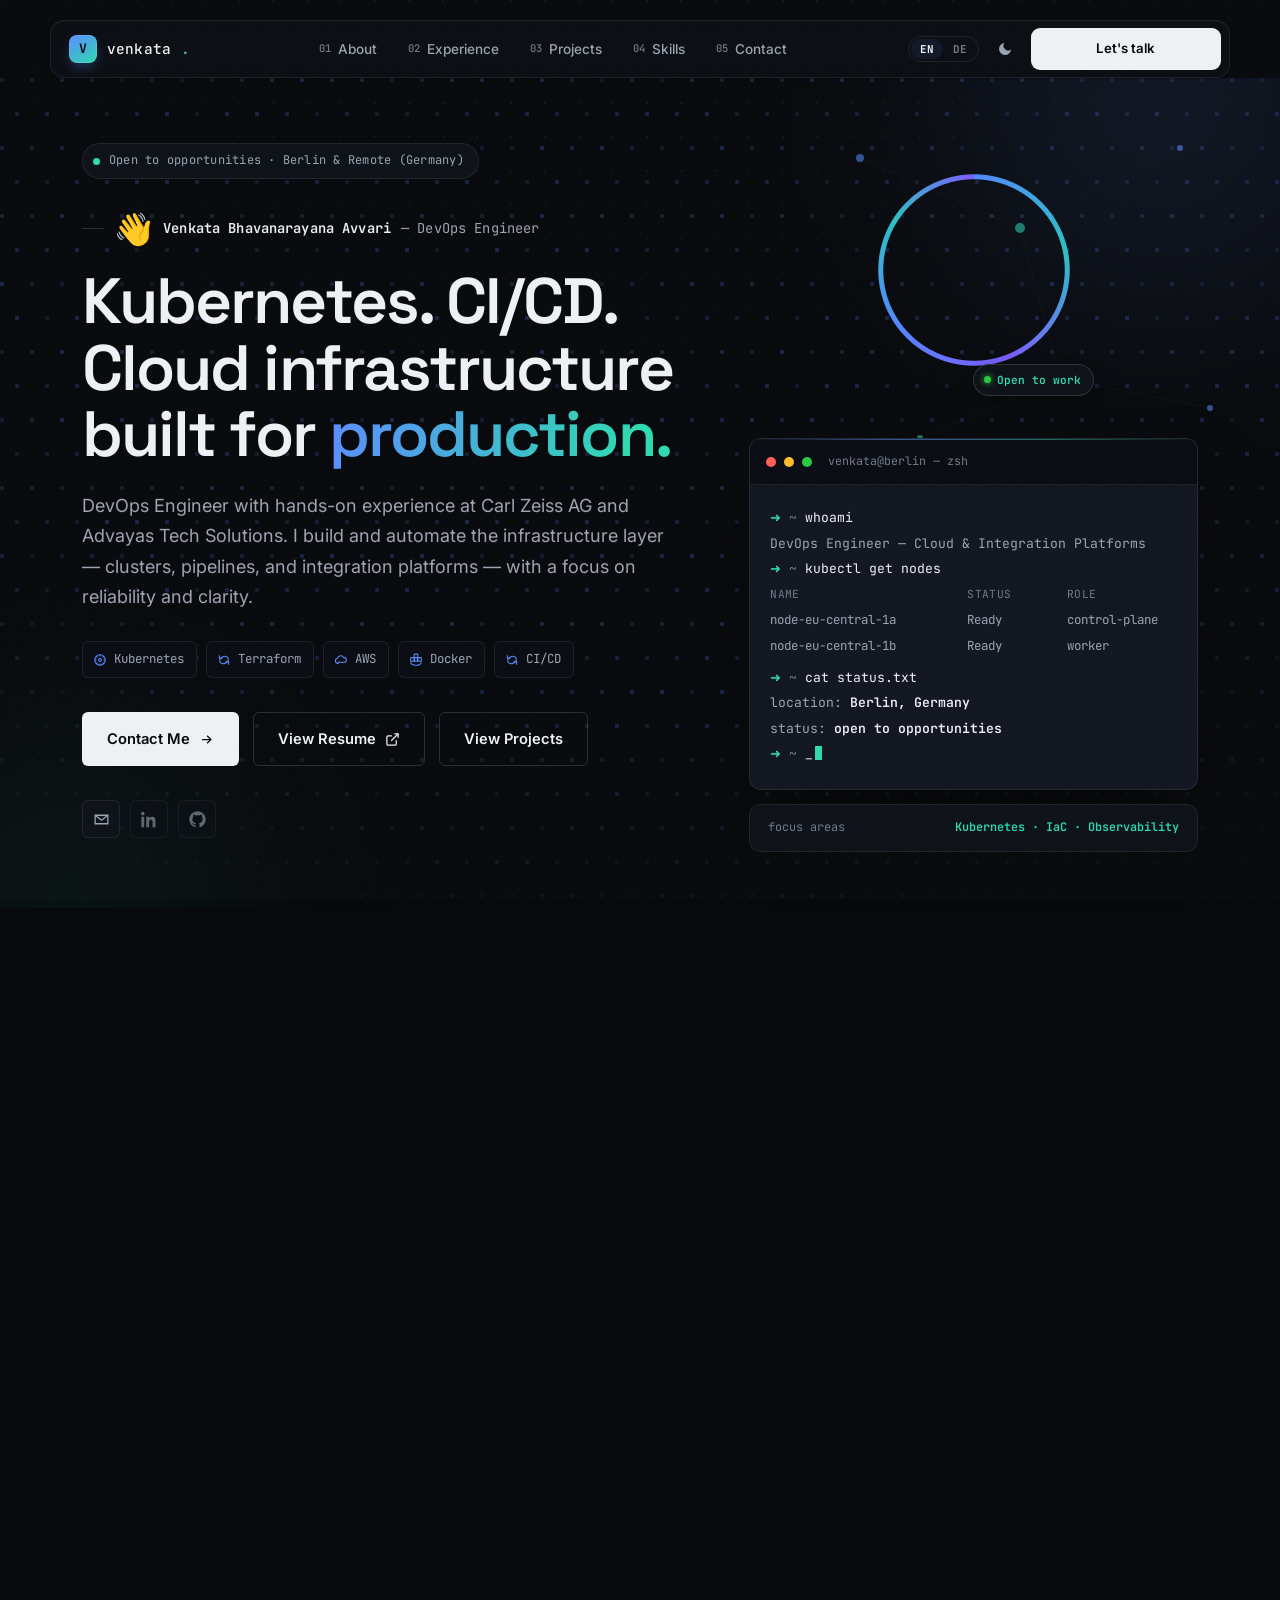
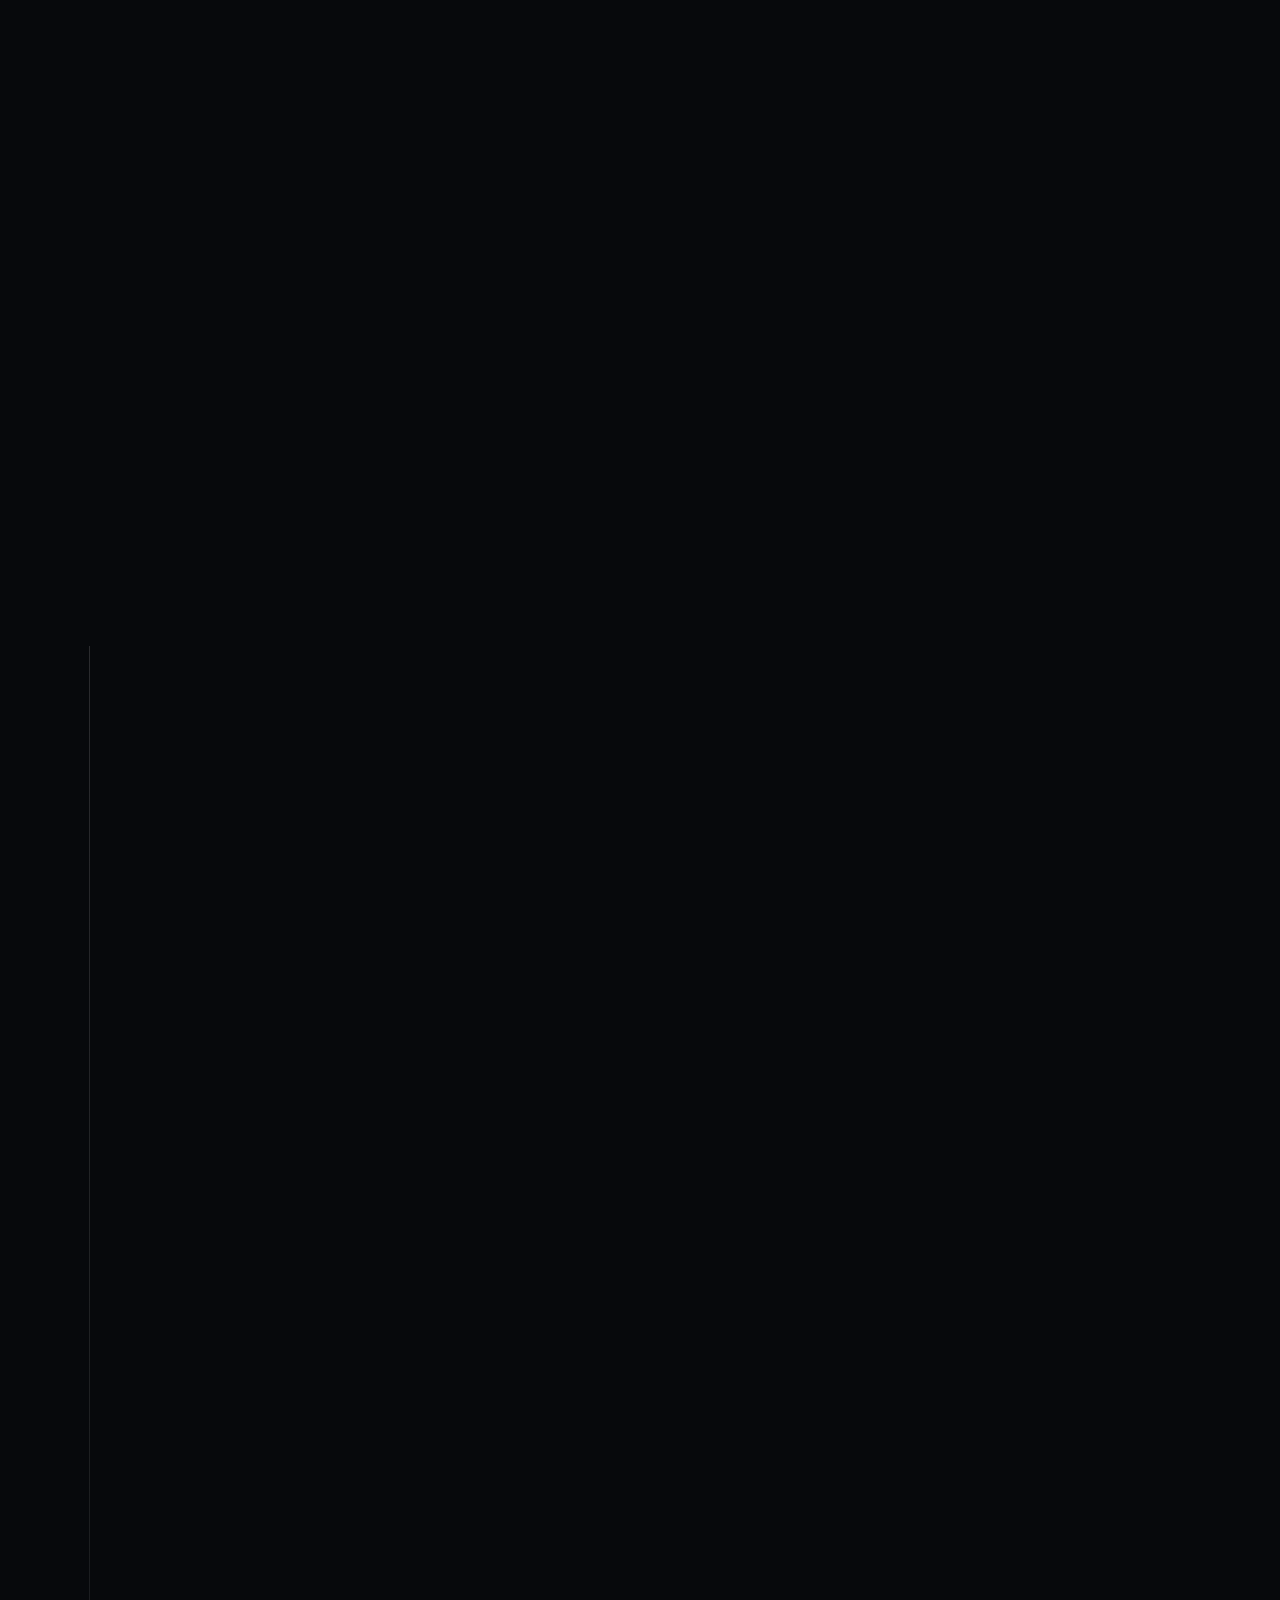
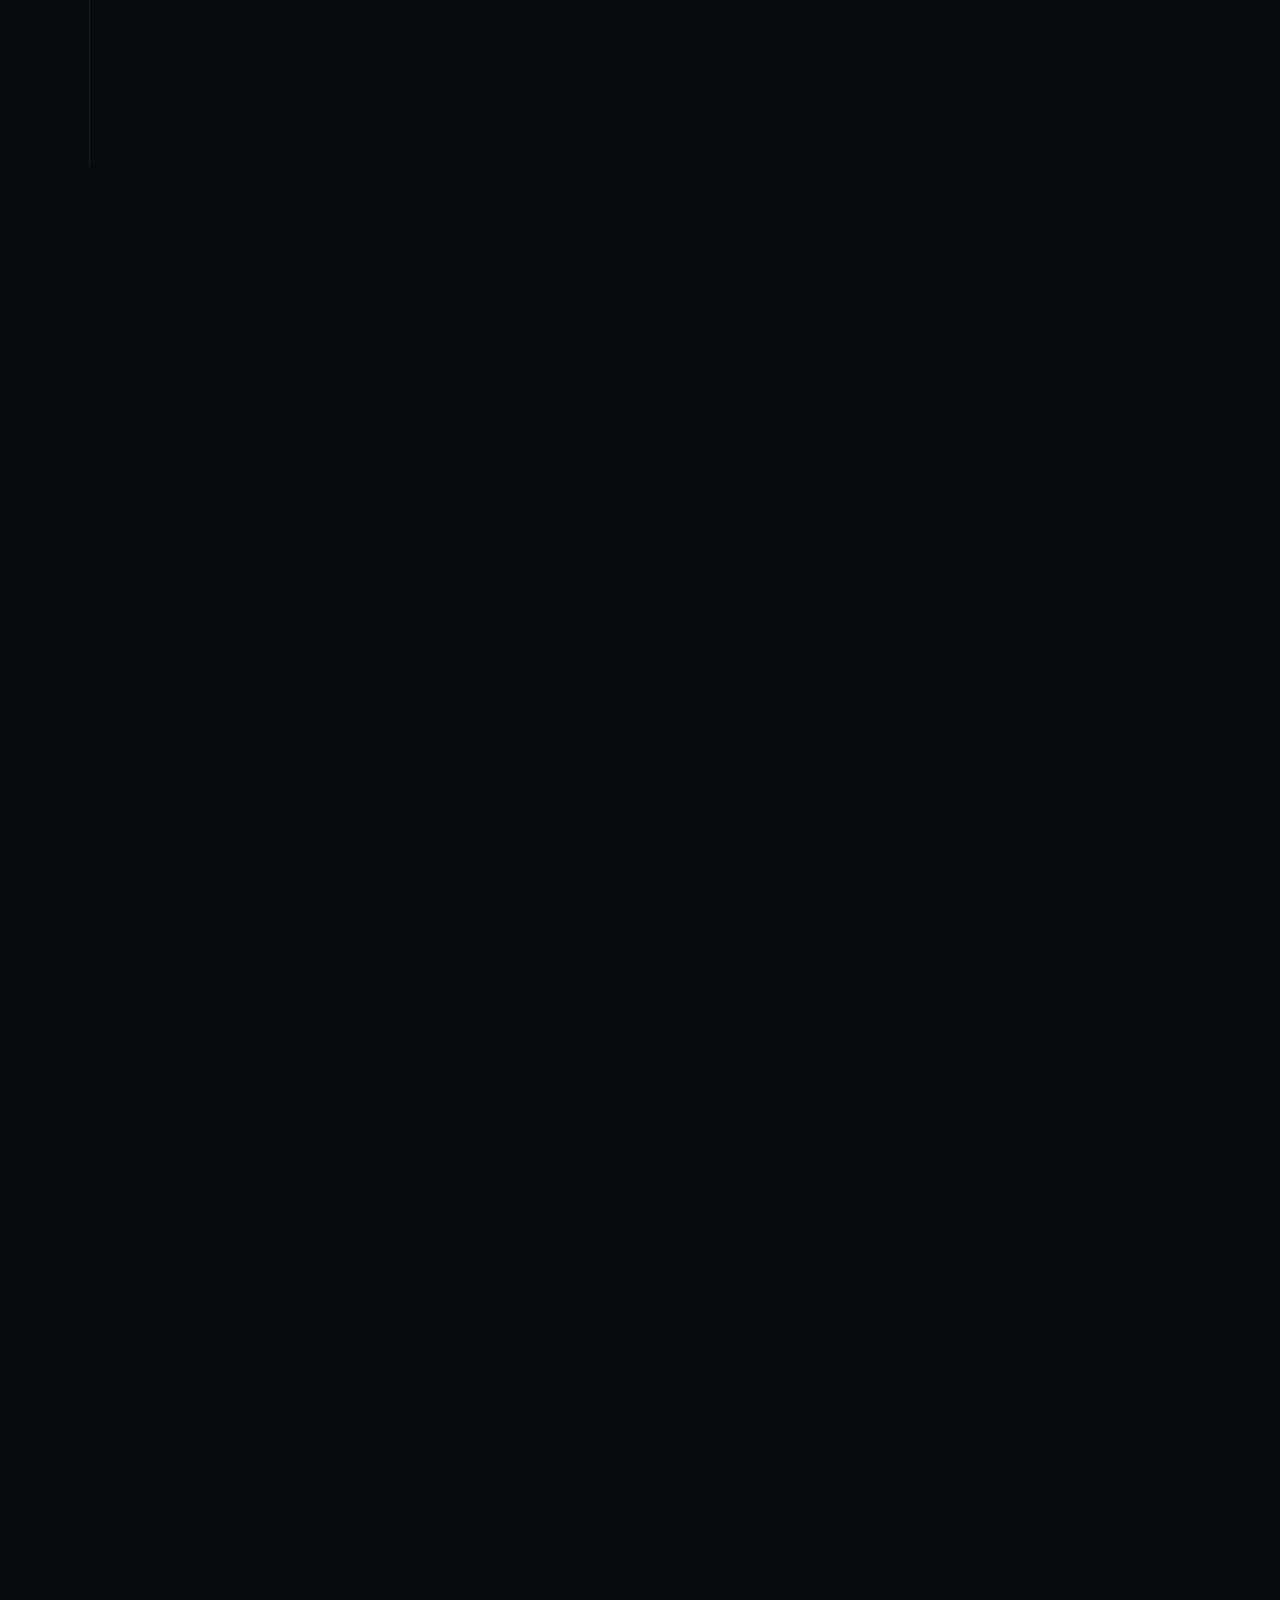
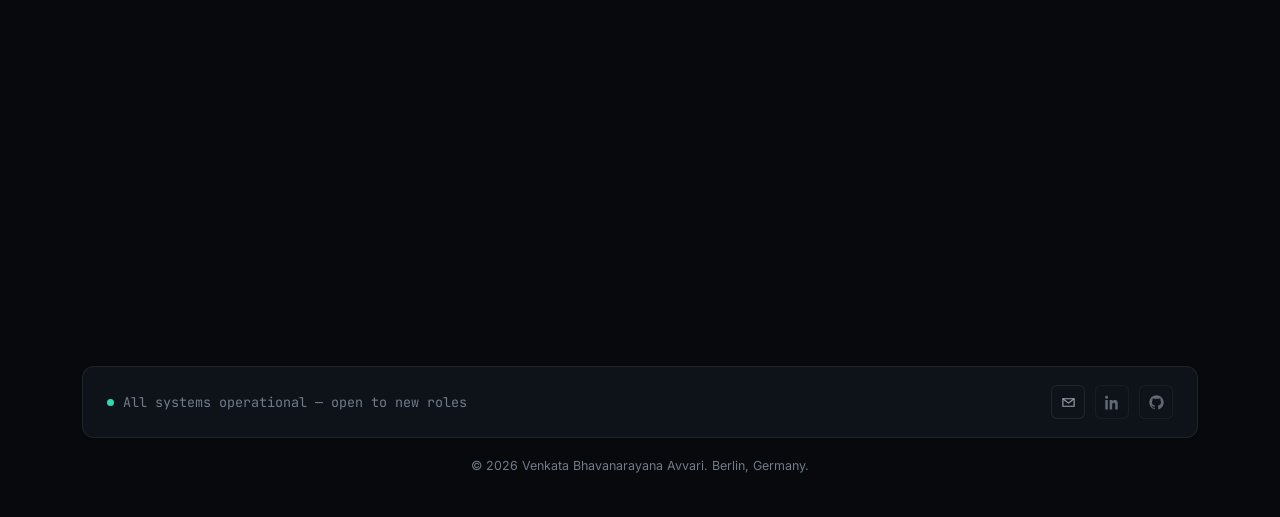
==== commit 9676652f: "Update location references: EU → Germany" ====
--- a/index.html
+++ b/index.html
@@ -197,7 +197,7 @@
           <!-- Status pill -->
           <span class="kicker-badge reveal reveal-hero">
             <span class="status-dot" aria-hidden="true"></span>
-            <span data-i18n="hero.badge">Open to opportunities · Berlin &amp; Remote (EU)</span>
+            <span data-i18n="hero.badge">Open to opportunities · Berlin &amp; Remote (Germany)</span>
           </span>
 
           <!-- Name line -->
@@ -769,7 +769,7 @@
         <div class="section-head reveal">
           <div class="section-kicker" data-i18n="contact.kicker">05 / Contact</div>
           <h2 data-i18n="contact.heading">Let's build something reliable.</h2>
-          <p data-i18n="contact.sub">Open to DevOps, cloud infrastructure, and platform engineering roles in Berlin and remote-friendly teams across the EU.</p>
+          <p data-i18n="contact.sub">Open to DevOps, cloud infrastructure, and platform engineering roles in Berlin and remote-friendly teams in Germany.</p>
         </div>
         <div class="contact-grid">
 
@@ -797,7 +797,7 @@
           <div class="contact-side reveal">
             <div class="avail-card panel">
               <span class="status-dot" aria-hidden="true" style="margin-top:6px;"></span>
-              <p data-i18n="contact.availability">Currently available — open to new opportunities starting immediately, full-time or contract, Berlin-based or remote.</p>
+              <p data-i18n="contact.availability">Currently available — open to new opportunities starting immediately, full-time or contract, Berlin-based or remote (Germany).</p>
             </div>
             <div class="contact-links panel">
               <a href="mailto:avvarinarayana97@gmail.com"><span data-i18n="social.email">Email</span> <span>avvarinarayana97@gmail.com</span></a>
--- a/css/base.css
+++ b/css/base.css
@@ -0,0 +1,400 @@
+/* ============================================================
+   BASE — CSS custom properties, reset, typography, utilities
+   ============================================================ */
+
+:root {
+  /* Dark theme (default) */
+  --bg: #07090C;
+  --bg-1: #0A0D12;
+  --bg-2: #0C1018;
+  --surface: #0E1219;
+  --surface-2: #0A0D13;
+  --surface-raised: #121722;
+  --border: rgba(255, 255, 255, 0.078);
+  --border-strong: rgba(255, 255, 255, 0.14);
+  --text: #EEF0F4;
+  --text-dim: #9BA4B2;
+  --text-faint: #717B8A;
+  --accent: #5B8CFF;
+  --accent-2: #2FD9AF;
+  --accent-rgb: 91, 140, 255;
+  --accent-2-rgb: 47, 217, 175;
+  --accent-soft: rgba(91, 140, 255, 0.09);
+  --accent-soft-strong: rgba(91, 140, 255, 0.17);
+  --radius-lg: 12px;
+  --radius-md: 9px;
+  --radius-sm: 6px;
+  --maxw: 1180px;
+  --shadow-sm: 0 1px 2px rgba(0, 0, 0, 0.35);
+  --shadow-md: 0 20px 44px -12px rgba(0, 0, 0, 0.55), 0 2px 6px rgba(0, 0, 0, 0.35);
+  --shadow-lg: 0 30px 70px -18px rgba(0, 0, 0, 0.65);
+  --font-display: 'Space Grotesk', 'Inter', sans-serif;
+  --font-body: 'Inter', -apple-system, sans-serif;
+  --font-mono: 'JetBrains Mono', monospace;
+  --ease: cubic-bezier(.19, 1, .22, 1);
+}
+
+[data-theme="light"] {
+  --bg: #FAFAF8;
+  --bg-1: #F5F5F2;
+  --bg-2: #F0F0EC;
+  --surface: #FFFFFF;
+  --surface-2: #F6F6F3;
+  --surface-raised: #FFFFFF;
+  --border: #E5E5E0;
+  --border-strong: #D2D2CB;
+  --text: #181B21;
+  --text-dim: #525862;
+  --text-faint: #666D78;
+  --accent: #2C5CC5;
+  --accent-2: #0B7E68;
+  --accent-rgb: 44, 92, 197;
+  --accent-2-rgb: 11, 126, 104;
+  --accent-soft: #EEF2FC;
+  --accent-soft-strong: #DEE7FA;
+  --shadow-sm: 0 1px 2px rgba(20, 20, 15, 0.05);
+  --shadow-md: 0 18px 40px -14px rgba(20, 20, 15, 0.14);
+  --shadow-lg: 0 30px 60px -18px rgba(20, 20, 15, 0.16);
+}
+
+/* ---- Reset ---- */
+*, *::before, *::after { box-sizing: border-box; margin: 0; padding: 0; }
+
+html {
+  scroll-behavior: smooth;
+  color-scheme: dark light;
+}
+
+/* Respect user preference */
+@media (prefers-reduced-motion: reduce) {
+  html { scroll-behavior: auto; }
+  *, *::before, *::after {
+    animation-duration: 0.001ms !important;
+    animation-iteration-count: 1 !important;
+    transition-duration: 0.001ms !important;
+    scroll-behavior: auto !important;
+  }
+  .reveal, .reveal-hero,
+  .about-highlights .highlight-card,
+  .job-list .job,
+  .project-grid .project,
+  .skills-grid .skill-group { opacity: 1 !important; transform: none !important; }
+  .hero-bg .dash-field .dash { transform: none !important; opacity: inherit !important; }
+}
+
+body {
+  background: var(--bg);
+  color: var(--text);
+  font-family: var(--font-body);
+  line-height: 1.65;
+  font-size: 16px;
+  -webkit-font-smoothing: antialiased;
+  text-rendering: optimizeLegibility;
+  overflow-x: hidden;
+  position: relative;
+  transition: background-color 0.25s ease, color 0.25s ease;
+  animation: page-in 0.5s var(--ease) both;
+}
+
+@keyframes page-in { from { opacity: 0; } to { opacity: 1; } }
+
+/* ---- Dot-grid background ---- */
+body::before {
+  content: '';
+  position: fixed;
+  inset: 0;
+  z-index: 0;
+  pointer-events: none;
+  background-image: radial-gradient(circle at 1px 1px, var(--border) 1px, transparent 0);
+  background-size: 34px 34px;
+  -webkit-mask-image: radial-gradient(ellipse 75% 55% at 50% 0%, black 35%, transparent 88%);
+  mask-image: radial-gradient(ellipse 75% 55% at 50% 0%, black 35%, transparent 88%);
+  opacity: 0.55;
+}
+
+/* ---- Subtle grain texture (dark mode only) ---- */
+body::after {
+  content: '';
+  position: fixed;
+  inset: 0;
+  z-index: 1;
+  pointer-events: none;
+  opacity: 0.025;
+  mix-blend-mode: overlay;
+  background-image: url("data:image/svg+xml,%3Csvg xmlns='http://www.w3.org/2000/svg' width='120' height='120'%3E%3Cfilter id='n'%3E%3CfeTurbulence type='fractalNoise' baseFrequency='0.9' numOctaves='2' stitchTiles='stitch'/%3E%3C/filter%3E%3Crect width='100%25' height='100%25' filter='url(%23n)'/%3E%3C/svg%3E");
+}
+[data-theme="light"] body::after { display: none; }
+
+/* ---- Typography ---- */
+h1, h2, h3, h4 {
+  font-family: var(--font-display);
+  letter-spacing: -0.02em;
+  font-weight: 600;
+  color: var(--text);
+  text-wrap: balance;
+}
+
+.mono { font-family: var(--font-mono); font-feature-settings: "tnum"; }
+a { color: inherit; text-decoration: none; }
+img { max-width: 100%; display: block; }
+ul { list-style: none; }
+button { font-family: inherit; cursor: pointer; background: none; border: none; color: inherit; }
+
+::selection { background: var(--accent); color: #06090F; }
+
+/* ---- Accessibility ---- */
+.skip-link {
+  position: absolute;
+  left: 16px;
+  top: -60px;
+  z-index: 999;
+  background: var(--text);
+  color: var(--bg);
+  padding: 10px 16px;
+  border-radius: var(--radius-sm);
+  font-size: 0.9rem;
+  font-weight: 600;
+  transition: top 0.15s ease;
+}
+.skip-link:focus { top: 16px; }
+
+a:focus-visible,
+button:focus-visible,
+input:focus-visible,
+textarea:focus-visible {
+  outline: 2px solid var(--accent);
+  outline-offset: 3px;
+  border-radius: 4px;
+}
+
+/* ---- Layout ---- */
+.wrap {
+  max-width: var(--maxw);
+  margin: 0 auto;
+  padding: 0 32px;
+  position: relative;
+  z-index: 2;
+}
+@media (max-width: 640px) { .wrap { padding: 0 20px; } }
+
+/* ---- Gradient text ---- */
+.grad-text {
+  background: linear-gradient(100deg, var(--accent), var(--accent-2) 88%);
+  -webkit-background-clip: text;
+  background-clip: text;
+  color: transparent;
+}
+
+/* ---- Wave emoji animation ---- */
+.wave-emoji {
+  display: inline-block;
+  font-size: 31px;
+  vertical-align: -6px;
+  transform-origin: 70% 70%;
+  animation: wave-hand 4.6s cubic-bezier(0.42, 0, 0.2, 1) infinite;
+}
+@keyframes wave-hand {
+  0%   { transform: rotate(0deg) translateY(0); }
+  9%   { transform: rotate(-9deg) translateY(-1px); }
+  19%  { transform: rotate(7deg) translateY(0); }
+  29%  { transform: rotate(-5deg) translateY(-0.5px); }
+  39%  { transform: rotate(3deg) translateY(0); }
+  50%  { transform: rotate(-1deg) translateY(0); }
+  60%, 100% { transform: rotate(0deg) translateY(0); }
+}
+
+/* ---- Scroll progress indicator ---- */
+.scroll-progress {
+  position: fixed;
+  top: 0;
+  left: 0;
+  height: 2px;
+  background: linear-gradient(90deg, var(--accent), var(--accent-2));
+  z-index: 500;
+  width: 0%;
+  transition: width 0.1s linear;
+  pointer-events: none;
+}
+
+/* ---- Preloader ---- */
+.preloader {
+  position: fixed;
+  inset: 0;
+  z-index: 9999;
+  display: flex;
+  align-items: center;
+  justify-content: center;
+  background: var(--bg);
+}
+
+.preloader-terminal {
+  width: 100%;
+  max-width: 520px;
+  background: var(--surface);
+  border: 1px solid var(--border-strong);
+  border-radius: var(--radius-lg);
+  overflow: hidden;
+  box-shadow: var(--shadow-lg), 0 0 0 1px rgba(255, 255, 255, 0.03);
+}
+
+.preloader-bar-top {
+  display: flex;
+  align-items: center;
+  gap: 8px;
+  padding: 12px 16px;
+  background: var(--surface-raised);
+  border-bottom: 1px solid var(--border);
+}
+
+.preloader-dot {
+  width: 12px;
+  height: 12px;
+  border-radius: 50%;
+}
+.preloader-dot.r { background: #FF5F57; }
+.preloader-dot.y { background: #FFBD2E; }
+.preloader-dot.g { background: #28CA41; }
+
+.preloader-title {
+  margin-left: auto;
+  font-family: var(--font-mono);
+  font-size: 0.75rem;
+  color: var(--text-faint);
+  letter-spacing: 0.02em;
+}
+
+.preloader-body {
+  padding: 24px 20px;
+  font-family: var(--font-mono);
+  font-size: 0.8rem;
+  line-height: 1.8;
+}
+
+.preloader-line {
+  display: flex;
+  align-items: baseline;
+  gap: 8px;
+  opacity: 0;
+  animation: line-appear 0.3s ease forwards;
+}
+
+.preloader-line:nth-child(1) { animation-delay: 0.1s; }
+.preloader-line:nth-child(2) { animation-delay: 0.3s; }
+
+@keyframes line-appear {
+  from { opacity: 0; transform: translateX(-8px); }
+  to { opacity: 1; transform: translateX(0); }
+}
+
+.preloader-name-wrap {
+  margin: 20px 0 16px;
+  padding: 16px 0;
+  border-top: 1px dashed var(--border);
+  border-bottom: 1px dashed var(--border);
+  text-align: center;
+  opacity: 0;
+  animation: line-appear 0.5s ease forwards;
+  animation-delay: 0.5s;
+}
+
+.pl-prompt { color: var(--accent); }
+.pl-path { color: var(--accent-2); }
+.pl-cmd { color: var(--text); }
+
+.pl-out {
+  color: var(--text-dim);
+  gap: 6px;
+}
+
+.pl-dim { color: var(--text-faint); }
+.pl-info { color: var(--accent); }
+.pl-success { color: var(--accent-2); }
+
+.preloader-name {
+  font-family: var(--font-display);
+  font-size: 1.75rem;
+  font-weight: 600;
+  letter-spacing: -0.02em;
+  color: var(--text);
+  display: inline-block;
+}
+
+.preloader-name::after {
+  content: '|';
+  animation: blink 1s step-end infinite;
+  color: var(--accent);
+  margin-left: 2px;
+}
+
+@keyframes blink {
+  0%, 100% { opacity: 1; }
+  50% { opacity: 0; }
+}
+
+.preloader-progress {
+  margin-top: 16px;
+  display: flex;
+  align-items: center;
+  gap: 16px;
+  opacity: 0;
+  animation: line-appear 0.3s ease forwards;
+  animation-delay: 0.7s;
+}
+
+.preloader-bar-track {
+  flex: 1;
+  height: 6px;
+  background: var(--border);
+  border-radius: 3px;
+  overflow: hidden;
+}
+
+.preloader-bar-fill {
+  height: 100%;
+  width: 40%;
+  background: linear-gradient(90deg, var(--accent), var(--accent-2));
+  border-radius: 3px;
+  transition: width 0.12s ease-out;
+  box-shadow: 0 0 8px var(--accent);
+}
+
+.preloader-meta {
+  display: flex;
+  align-items: center;
+  gap: 8px;
+  min-width: 90px;
+}
+
+.preloader-percent {
+  font-size: 0.8rem;
+  font-weight: 600;
+  color: var(--text);
+  letter-spacing: 0.02em;
+}
+
+.preloader-percent-dim {
+  color: var(--text-faint);
+}
+
+.preloader-step {
+  font-size: 0.75rem;
+  color: var(--text-faint);
+}
+
+/* Preloader hidden state */
+.preloader.hidden {
+  animation: preloader-hide 0.5s var(--ease) forwards;
+  pointer-events: none;
+}
+
+@keyframes preloader-hide {
+  0% { opacity: 1; }
+  100% { opacity: 0; visibility: hidden; }
+}
+
+/* Hide body content until preloader done */
+body.loading { overflow: hidden; }
+body.loading .wrap,
+body.loading header,
+body.loading main,
+body.loading footer { visibility: hidden; }
--- a/css/components.css
+++ b/css/components.css
@@ -0,0 +1,337 @@
+/* ============================================================
+   COMPONENTS — shared UI primitives
+   (buttons, panels, badges, chips, language switcher, theme
+   toggle, status dot, social icons, scroll-spy active state)
+   ============================================================ */
+
+/* ---- Panel ---- */
+.panel {
+  background: var(--surface);
+  border: 1px solid var(--border);
+  border-radius: var(--radius-lg);
+  box-shadow: var(--shadow-sm);
+  transition: border-color 0.25s ease, box-shadow 0.25s ease, transform 0.25s ease;
+  position: relative;
+  isolation: isolate;
+}
+.panel::before {
+  content: '';
+  position: absolute;
+  inset: 0;
+  border-radius: inherit;
+  z-index: -1;
+  opacity: 0;
+  transition: opacity 0.25s ease;
+  background: linear-gradient(160deg, rgba(var(--accent-rgb), 0.08), transparent 45%);
+}
+.panel:hover { border-color: var(--border-strong); box-shadow: var(--shadow-md); transform: translateY(-3px); }
+.panel:hover::before { opacity: 1; }
+
+/* Static content panels — same surface styling but no card lift on hover */
+.metrics-panel, .footer-panel, .contact-form, .avail-card,
+.contact-links, .aside-note {
+  transition: border-color 0.25s ease, box-shadow 0.25s ease;
+}
+.metrics-panel:hover, .footer-panel:hover, .contact-form:hover,
+.avail-card:hover, .contact-links:hover, .aside-note:hover {
+  transform: none;
+  box-shadow: var(--shadow-sm);
+  border-color: var(--border);
+}
+.metrics-panel::before, .footer-panel::before, .contact-form::before,
+.avail-card::before, .contact-links::before, .aside-note::before {
+  display: none;
+}
+
+/* ---- Buttons ---- */
+.btn {
+  display: inline-flex;
+  align-items: center;
+  gap: 9px;
+  padding: 14px 24px;
+  border-radius: var(--radius-sm);
+  font-size: 0.92rem;
+  font-weight: 600;
+  transition: background 0.18s ease, border-color 0.18s ease, color 0.18s ease, transform 0.18s ease, box-shadow 0.18s ease;
+}
+.btn:active { transform: scale(0.98); }
+
+.btn-primary {
+  background: var(--text);
+  color: var(--bg);
+  border: 1px solid transparent;
+}
+.btn-primary:hover {
+  background: var(--accent);
+  color: #06090F;
+  box-shadow: 0 10px 26px -8px rgba(var(--accent-rgb), 0.55);
+  transform: translateY(-2px);
+}
+.btn-primary svg { transition: transform 0.18s ease; }
+.btn-primary:hover svg { transform: translateX(3px); }
+
+.btn-ghost {
+  border: 1px solid var(--border-strong);
+  color: var(--text);
+  background: transparent;
+}
+.btn-ghost:hover {
+  border-color: var(--accent);
+  color: var(--accent);
+  background: var(--accent-soft);
+}
+
+/* ---- Chips (stack / filter) ---- */
+.stack-chip {
+  display: flex;
+  align-items: center;
+  gap: 7px;
+  font-family: var(--font-mono);
+  font-size: 0.78rem;
+  color: var(--text-dim);
+  background: var(--surface-2);
+  border: 1px solid var(--border);
+  border-radius: var(--radius-sm);
+  padding: 7px 12px 7px 10px;
+  transition: border-color 0.18s ease, color 0.18s ease, transform 0.18s ease;
+}
+.stack-chip:hover { border-color: var(--accent); color: var(--text); transform: translateY(-2px); }
+.stack-chip svg { width: 14px; height: 14px; color: var(--accent); flex-shrink: 0; transition: transform 0.3s var(--ease); }
+.stack-chip:hover svg { transform: rotate(8deg) scale(1.12); }
+
+.filter-chip {
+  font-family: var(--font-mono);
+  font-size: 0.78rem;
+  color: var(--text-dim);
+  background: var(--surface);
+  border: 1px solid var(--border);
+  border-radius: 999px;
+  padding: 8px 15px;
+  transition: border-color 0.18s ease, color 0.18s ease, background-color 0.18s ease, transform 0.12s ease;
+}
+.filter-chip:hover { border-color: var(--border-strong); color: var(--text); }
+.filter-chip:active { transform: scale(0.96); }
+.filter-chip.active {
+  background: var(--accent-soft);
+  border-color: var(--accent-soft-strong);
+  color: var(--accent);
+}
+
+/* ---- Badges (skills) ---- */
+.badge {
+  font-family: var(--font-mono);
+  font-size: 0.78rem;
+  color: var(--text-dim);
+  background: var(--surface-2);
+  border: 1px solid var(--border);
+  border-radius: var(--radius-sm);
+  padding: 6px 12px;
+  transition: border-color 0.15s ease, color 0.15s ease, background-color 0.15s ease, transform 0.15s ease;
+}
+.badge:hover {
+  border-color: var(--accent);
+  color: var(--text);
+  background: var(--accent-soft);
+  transform: translateY(-1px);
+}
+
+/* ---- Tags (project tech) ---- */
+.tag {
+  font-family: var(--font-mono);
+  font-size: 0.73rem;
+  color: var(--text-dim);
+  background: var(--surface-2);
+  border: 1px solid var(--border);
+  border-radius: var(--radius-sm);
+  padding: 4px 9px;
+  transition: border-color 0.15s ease, color 0.15s ease, transform 0.15s ease, background-color 0.15s ease;
+}
+.project:hover .tag { border-color: var(--border-strong); }
+.tag:hover {
+  border-color: var(--accent);
+  color: var(--text);
+  background: var(--accent-soft);
+  transform: translateY(-1px);
+}
+
+/* ---- Status dot (online indicator) ---- */
+.status-dot {
+  width: 7px;
+  height: 7px;
+  border-radius: 50%;
+  background: var(--accent-2);
+  flex-shrink: 0;
+  box-shadow: 0 0 0 0 rgba(var(--accent-2-rgb), 0.5);
+  animation: dot-pulse 2.2s ease-in-out infinite;
+}
+@keyframes dot-pulse {
+  0%   { box-shadow: 0 0 0 0 rgba(var(--accent-2-rgb), 0.45); }
+  70%  { box-shadow: 0 0 0 7px rgba(var(--accent-2-rgb), 0); }
+  100% { box-shadow: 0 0 0 0 rgba(var(--accent-2-rgb), 0); }
+}
+
+/* ---- Social icons ---- */
+.social-icon {
+  width: 38px;
+  height: 38px;
+  border-radius: var(--radius-sm);
+  display: flex;
+  align-items: center;
+  justify-content: center;
+  border: 1px solid var(--border);
+  color: var(--text-dim);
+  background: var(--surface);
+  transition: all 0.18s ease;
+}
+.social-icon:hover {
+  color: var(--accent);
+  border-color: var(--accent);
+  transform: translateY(-2px);
+}
+.social-icon:active { transform: translateY(0) scale(0.94); }
+.social-icon svg { width: 17px; height: 17px; transition: transform 0.18s var(--ease); }
+.social-icon:hover svg { transform: scale(1.08); }
+
+/* Placeholder links (LinkedIn/GitHub URLs not added yet) */
+a.placeholder-link { cursor: not-allowed; opacity: 0.6; }
+a.placeholder-link:hover { opacity: 0.75; }
+.social-icon.placeholder-link:hover { color: var(--text-dim); border-color: var(--border); transform: none; }
+.social-icon.placeholder-link:hover svg { transform: none; }
+
+/* ---- Language switcher ---- */
+.lang-switch {
+  display: flex;
+  align-items: center;
+  gap: 1px;
+  padding: 2px;
+  border: 1px solid var(--border);
+  border-radius: 999px;
+}
+.nav-right .lang-switch { width: max-content; flex-shrink: 0; }
+
+.lang-btn {
+  border: none;
+  background: transparent;
+  color: var(--text-faint);
+  font-family: var(--font-mono);
+  font-size: 0.68rem;
+  font-weight: 700;
+  letter-spacing: 0.02em;
+  padding: 5px 9px;
+  border-radius: 999px;
+  cursor: pointer;
+  line-height: 1;
+  transition: color 0.15s ease, background-color 0.15s ease;
+}
+.nav-right .lang-btn { width: calc(2ch + 18px); text-align: center; flex-shrink: 0; }
+.lang-btn:hover { color: var(--text); }
+.lang-btn.active { color: var(--text); background: var(--accent-soft); }
+
+/* ---- Theme toggle ---- */
+.theme-toggle {
+  width: 36px;
+  height: 36px;
+  border-radius: 10px;
+  border: 1px solid transparent;
+  color: var(--text-dim);
+  display: flex;
+  align-items: center;
+  justify-content: center;
+  position: relative;
+  transition: border-color 0.15s ease, color 0.15s ease, background-color 0.15s ease, transform 0.15s ease;
+}
+.theme-toggle:hover { border-color: var(--border-strong); color: var(--accent); background: var(--accent-soft); }
+.theme-toggle:active { transform: scale(0.92); }
+.theme-toggle svg {
+  width: 16px;
+  height: 16px;
+  position: absolute;
+  top: 50%;
+  left: 50%;
+  transition: opacity 0.3s var(--ease), transform 0.4s var(--ease);
+}
+.theme-toggle .icon-moon { opacity: 1; transform: translate(-50%, -50%) rotate(0deg) scale(1); }
+.theme-toggle .icon-sun { opacity: 0; transform: translate(-50%, -50%) rotate(-60deg) scale(0.5); }
+[data-theme="light"] .theme-toggle .icon-moon { opacity: 0; transform: translate(-50%, -50%) rotate(60deg) scale(0.5); }
+[data-theme="light"] .theme-toggle .icon-sun { opacity: 1; transform: translate(-50%, -50%) rotate(0deg) scale(1); }
+
+/* ---- Section kicker (small uppercase label with rule) ---- */
+.section-kicker {
+  display: inline-flex;
+  align-items: center;
+  gap: 8px;
+  font-family: var(--font-mono);
+  font-size: 0.77rem;
+  color: var(--accent);
+  margin-bottom: 18px;
+  letter-spacing: 0.02em;
+  text-transform: uppercase;
+}
+.section-kicker::before {
+  content: '';
+  width: 16px;
+  height: 1px;
+  background: var(--accent);
+}
+
+.section-head { margin-bottom: 46px; max-width: 640px; }
+.section-head h2 {
+  font-size: clamp(1.75rem, 3vw, 2.35rem);
+  margin-bottom: 14px;
+  letter-spacing: -0.025em;
+}
+.section-head p { color: var(--text-dim); font-size: 1.02rem; }
+
+/* ---- Reveal animation ---- */
+.reveal {
+  opacity: 0;
+  transform: translateY(14px);
+  transition: opacity 0.7s var(--ease), transform 0.7s var(--ease);
+}
+.reveal.visible { opacity: 1; transform: translateY(0); }
+.reveal-delay-1.visible { transition-delay: 0.08s; }
+.reveal-delay-2.visible { transition-delay: 0.16s; }
+.reveal-delay-3.visible { transition-delay: 0.24s; }
+.reveal-delay-4.visible { transition-delay: 0.32s; }
+.reveal-delay-5.visible { transition-delay: 0.4s; }
+.reveal-delay-6.visible { transition-delay: 0.48s; }
+
+.reveal-hero {
+  opacity: 0;
+  transform: translateY(10px);
+  transition-property: opacity, transform;
+  transition-duration: 0.6s;
+  transition-timing-function: var(--ease);
+}
+.reveal-hero.visible { opacity: 1; transform: translateY(0); }
+
+/* Staggered cascade for grid children */
+.about-highlights .highlight-card,
+.job-list .job,
+.project-grid .project,
+.skills-grid .skill-group { opacity: 0; }
+.about-highlights.visible .highlight-card,
+.job-list.visible .job,
+.project-grid.visible .project,
+.skills-grid.visible .skill-group {
+  animation: card-in 0.6s var(--ease) both;
+}
+.about-highlights.visible .highlight-card:nth-child(1),
+.job-list.visible .job:nth-child(1),
+.project-grid.visible .project:nth-child(1),
+.skills-grid.visible .skill-group:nth-child(1) { animation-delay: 0.03s; }
+.about-highlights.visible .highlight-card:nth-child(2),
+.job-list.visible .job:nth-child(2),
+.project-grid.visible .project:nth-child(2),
+.skills-grid.visible .skill-group:nth-child(2) { animation-delay: 0.1s; }
+.about-highlights.visible .highlight-card:nth-child(3),
+.job-list.visible .job:nth-child(3),
+.project-grid.visible .project:nth-child(3),
+.skills-grid.visible .skill-group:nth-child(3) { animation-delay: 0.17s; }
+.skills-grid.visible .skill-group:nth-child(4) { animation-delay: 0.24s; }
+.skills-grid.visible .skill-group:nth-child(5) { animation-delay: 0.31s; }
+.skills-grid.visible .skill-group:nth-child(6) { animation-delay: 0.38s; }
+@keyframes card-in {
+  from { opacity: 0; transform: translateY(12px); }
+  to   { opacity: 1; transform: translateY(0); }
+}
--- a/css/sections.css
+++ b/css/sections.css
@@ -0,0 +1,988 @@
+/* ============================================================
+   SECTIONS — header, nav, hero, metrics, about, experience,
+   projects, skills, contact, footer
+   ============================================================ */
+
+/* ============= HEADER / NAV ============= */
+header {
+  position: sticky;
+  top: 0;
+  z-index: 200;
+  padding: 20px 24px 0;
+  transition: padding 0.3s var(--ease);
+}
+header.is-scrolled { padding-top: 12px; }
+
+nav.navbar {
+  max-width: var(--maxw);
+  margin: 0 auto;
+  display: flex;
+  align-items: center;
+  justify-content: space-between;
+  height: 58px;
+  padding: 0 8px 0 8px;
+  background: var(--surface);
+  background: color-mix(in srgb, var(--surface) 68%, transparent);
+  backdrop-filter: blur(16px) saturate(1.4);
+  -webkit-backdrop-filter: blur(16px) saturate(1.4);
+  border: 1px solid var(--border);
+  border-radius: 14px;
+  box-shadow: inset 0 1px 0 rgba(255, 255, 255, 0.03), var(--shadow-sm);
+  transition: box-shadow 0.3s ease, border-color 0.3s ease, background-color 0.3s ease, border-radius 0.3s ease;
+}
+header.is-scrolled nav.navbar {
+  box-shadow: inset 0 1px 0 rgba(255, 255, 255, 0.04), var(--shadow-md);
+  border-color: var(--border-strong);
+}
+
+.brand {
+  font-family: var(--font-mono);
+  font-weight: 500;
+  font-size: 0.9rem;
+  letter-spacing: 0.01em;
+  color: var(--text);
+  display: flex;
+  align-items: center;
+  gap: 10px;
+  padding: 0 8px 0 10px;
+}
+.brand-mark {
+  width: 28px;
+  height: 28px;
+  border-radius: 8px;
+  background: linear-gradient(150deg, var(--accent), var(--accent-2));
+  color: #06090F;
+  display: flex;
+  align-items: center;
+  justify-content: center;
+  font-size: 0.82rem;
+  font-weight: 700;
+  font-family: var(--font-mono);
+  box-shadow: 0 0 0 1px rgba(255, 255, 255, 0.12) inset, 0 6px 16px -6px rgba(var(--accent-rgb), 0.7);
+  transition: transform 0.3s var(--ease), box-shadow 0.3s ease;
+}
+.brand:hover .brand-mark {
+  transform: rotate(-8deg) scale(1.06);
+  box-shadow: 0 0 0 1px rgba(255, 255, 255, 0.16) inset, 0 8px 20px -6px rgba(var(--accent-rgb), 0.85);
+}
+
+.nav-center { display: flex; gap: 1px; align-items: center; }
+.navlinks { display: flex; gap: 1px; font-size: 0.85rem; color: var(--text-dim); font-weight: 500; }
+.navlinks a {
+  position: relative;
+  padding: 9px 15px;
+  border-radius: 9px;
+  transition: color 0.18s ease, background-color 0.18s ease;
+  display: flex;
+  align-items: center;
+  gap: 7px;
+}
+.navlinks a .idx {
+  font-family: var(--font-mono);
+  font-size: 0.66rem;
+  color: var(--text-faint);
+  transition: color 0.18s ease;
+}
+.navlinks a::after {
+  content: '';
+  position: absolute;
+  left: 15px;
+  right: 15px;
+  bottom: 3px;
+  height: 1.5px;
+  background: var(--accent);
+  border-radius: 2px;
+  transform: scaleX(0);
+  transform-origin: left;
+  transition: transform 0.25s var(--ease);
+}
+.navlinks a:hover { color: var(--text); background: var(--accent-soft); }
+.navlinks a:hover::after { transform: scaleX(1); }
+.navlinks a.active { color: var(--text); }
+.navlinks a.active::after { transform: scaleX(1); }
+.navlinks a.active .idx { color: var(--accent); }
+
+.nav-right { display: flex; align-items: center; gap: 8px; }
+
+.nav-cta {
+  color: #06090F;
+  font-weight: 600;
+  font-size: 0.83rem;
+  padding: 10px 18px;
+  background: var(--text);
+  border-radius: 9px;
+  transition: transform 0.15s ease, box-shadow 0.15s ease, background-color 0.15s ease;
+  min-width: 190px;
+  text-align: center;
+  white-space: nowrap;
+}
+.nav-cta:hover { transform: translateY(-1px); box-shadow: 0 8px 20px -6px rgba(0, 0, 0, 0.4); background: var(--accent); color: #06090F; }
+.nav-cta:active { transform: translateY(0) scale(0.97); }
+[data-theme="light"] .nav-cta {
+  background: var(--accent);
+  color: #FFFFFF;
+  box-shadow: 0 4px 14px -4px rgba(var(--accent-rgb), 0.42);
+}
+[data-theme="light"] .nav-cta:hover {
+  background: #24499E;
+  color: #FFFFFF;
+  box-shadow: 0 8px 22px -6px rgba(var(--accent-rgb), 0.5);
+}
+
+.navtoggle {
+  display: none;
+  border: 1px solid var(--border);
+  color: var(--text);
+  width: 38px;
+  height: 38px;
+  border-radius: 10px;
+  align-items: center;
+  justify-content: center;
+  position: relative;
+  transition: border-color 0.15s ease, background-color 0.15s ease, transform 0.15s ease;
+}
+.navtoggle:hover { border-color: var(--border-strong); background: var(--accent-soft); }
+.navtoggle:active { transform: scale(0.92); }
+.navtoggle span, .navtoggle span::before, .navtoggle span::after {
+  content: '';
+  position: absolute;
+  width: 15px;
+  height: 1.5px;
+  background: var(--text);
+  transition: transform 0.2s ease, opacity 0.2s ease;
+}
+.navtoggle span::before { transform: translateY(-5px); }
+.navtoggle span::after { transform: translateY(5px); }
+.navtoggle[aria-expanded="true"] span { background: transparent; }
+.navtoggle[aria-expanded="true"] span::before { transform: rotate(45deg); }
+.navtoggle[aria-expanded="true"] span::after { transform: rotate(-45deg); }
+
+@media (max-width: 860px) {
+  header { padding: 14px 16px 0; }
+  .navlinks { display: none; }
+  .nav-cta { display: none; }
+  .navtoggle { display: flex; }
+  nav.navbar { padding: 0 8px 0 14px; }
+}
+
+/* ============= MOBILE MENU ============= */
+.mobile-menu {
+  position: fixed;
+  inset: 0;
+  z-index: 300;
+  background: var(--bg);
+  background: color-mix(in srgb, var(--bg) 97%, transparent);
+  backdrop-filter: blur(22px);
+  display: flex;
+  flex-direction: column;
+  justify-content: center;
+  align-items: flex-start;
+  padding: 32px;
+  gap: 4px;
+  opacity: 0;
+  pointer-events: none;
+  transform: translateY(-8px);
+  transition: opacity 0.3s var(--ease), transform 0.3s var(--ease);
+  overflow-y: auto;
+  max-height: 100dvh;
+}
+.mobile-menu.open { opacity: 1; pointer-events: auto; transform: translateY(0); }
+.mobile-menu::before {
+  content: '';
+  position: absolute;
+  inset: 0;
+  z-index: -1;
+  background-image: radial-gradient(circle at 1px 1px, var(--border) 1px, transparent 0);
+  background-size: 28px 28px;
+  opacity: 0.5;
+}
+.mobile-menu a {
+  font-family: var(--font-display);
+  font-size: 2.1rem;
+  font-weight: 600;
+  color: var(--text);
+  padding: 11px 0;
+  display: flex;
+  align-items: baseline;
+  gap: 16px;
+  letter-spacing: -0.02em;
+  transition: color 0.18s ease, transform 0.18s ease;
+  opacity: 0;
+  transform: translateX(-10px);
+}
+.mobile-menu.open a { opacity: 1; transform: translateX(0); transition: opacity 0.4s var(--ease), color 0.18s ease, transform 0.4s var(--ease); }
+.mobile-menu.open a:nth-child(2) { transition-delay: 0.05s; }
+.mobile-menu.open a:nth-child(3) { transition-delay: 0.1s; }
+.mobile-menu.open a:nth-child(4) { transition-delay: 0.15s; }
+.mobile-menu.open a:nth-child(5) { transition-delay: 0.2s; }
+.mobile-menu.open a:nth-child(6) { transition-delay: 0.25s; }
+.mobile-menu a:hover { color: var(--accent); transform: translateX(4px); }
+.mobile-menu a .idx { font-family: var(--font-mono); font-size: 0.85rem; color: var(--accent); }
+.mobile-menu-foot { margin-top: 32px; display: flex; align-items: center; gap: 12px; }
+.mobile-menu-foot .status-dot { margin-right: 2px; }
+.mobile-close {
+  position: absolute;
+  top: 26px;
+  right: 26px;
+  width: 40px;
+  height: 40px;
+  border-radius: 10px;
+  border: 1px solid var(--border);
+  display: flex;
+  align-items: center;
+  justify-content: center;
+  color: var(--text);
+  transition: border-color 0.15s ease, background-color 0.15s ease, transform 0.3s var(--ease);
+}
+.mobile-close:hover { border-color: var(--border-strong); background: var(--accent-soft); transform: rotate(90deg); }
+
+/* ============= HERO ============= */
+.hero { padding: 52px 0 0; position: relative; overflow: hidden; }
+.hero-bg { position: absolute; inset: 0; z-index: 0; pointer-events: none; }
+.hero-bg .glow-a, .hero-bg .glow-b {
+  position: absolute;
+  border-radius: 50%;
+  filter: blur(100px);
+}
+.hero-bg .glow-a {
+  width: 560px;
+  height: 560px;
+  top: -260px;
+  right: -160px;
+  background: radial-gradient(circle, rgba(var(--accent-rgb), 0.16), transparent 70%);
+  animation: drift-a 16s ease-in-out infinite alternate;
+}
+.hero-bg .glow-b {
+  width: 420px;
+  height: 420px;
+  bottom: -200px;
+  left: -140px;
+  background: radial-gradient(circle, rgba(var(--accent-2-rgb), 0.10), transparent 70%);
+  animation: drift-b 19s ease-in-out infinite alternate;
+}
+@keyframes drift-a { from { transform: translate(0, 0); } to { transform: translate(-22px, 18px); } }
+@keyframes drift-b { from { transform: translate(0, 0); } to { transform: translate(18px, -16px); } }
+.hero-bg svg { position: absolute; top: 0; right: 0; opacity: 0.55; }
+
+.hero-bg .dash-field {
+  position: absolute;
+  inset: 0;
+  pointer-events: none;
+  overflow: hidden;
+  opacity: 0.42;
+  contain: layout style paint;
+  -webkit-mask-image: radial-gradient(ellipse 90% 80% at 50% 32%, black 55%, transparent 97%);
+  mask-image: radial-gradient(ellipse 90% 80% at 50% 32%, black 55%, transparent 97%);
+}
+[data-theme="light"] .hero-bg .dash-field { opacity: 0.28; }
+.hero-bg .dash-field .dash {
+  position: absolute;
+  top: 0;
+  left: 0;
+  width: 4px;
+  height: 4px;
+  border-radius: 1px;
+  background: rgba(var(--accent-rgb), 0.55);
+  transform: translate3d(0, 0, 0);
+}
+.hero-bg .dash-field.is-interactive .dash { will-change: transform, opacity; }
+
+/* Cursor crosshair indicator (hero only) */
+.hero-bg .cursor-plus {
+  position: absolute;
+  top: 0;
+  left: 0;
+  width: 0;
+  height: 0;
+  pointer-events: none;
+  opacity: 0;
+  transition: opacity 0.18s ease;
+}
+.hero-bg .cursor-plus.is-visible { opacity: 0.75; }
+[data-theme="light"] .hero-bg .cursor-plus.is-visible { opacity: 0.60; }
+.hero-bg .cursor-plus::before, .hero-bg .cursor-plus::after {
+  content: "";
+  position: absolute;
+  background: var(--accent);
+  border-radius: 0.5px;
+}
+.hero-bg .cursor-plus::before { width: 14px; height: 1px; left: -7px; top: 0; }
+.hero-bg .cursor-plus::after { width: 1px; height: 14px; left: 0; top: -7px; }
+.hero.cursor-plus-active { cursor: none; }
+
+.hero-grid {
+  display: grid;
+  grid-template-columns: 1.15fr 0.85fr;
+  gap: 60px;
+  align-items: center;
+  padding-bottom: 56px;
+  position: relative;
+  z-index: 1;
+}
+
+.kicker-badge {
+  display: inline-flex;
+  align-items: center;
+  gap: 9px;
+  font-family: var(--font-mono);
+  font-size: 0.75rem;
+  letter-spacing: 0.02em;
+  color: var(--text-dim);
+  background: var(--surface);
+  border: 1px solid var(--border);
+  padding: 7px 14px 7px 10px;
+  border-radius: 999px;
+  margin-bottom: 24px;
+}
+
+.hero-name {
+  font-family: var(--font-mono);
+  font-size: 0.86rem;
+  color: var(--text-dim);
+  margin-bottom: 14px;
+  display: flex;
+  align-items: center;
+  gap: 10px;
+  letter-spacing: 0.01em;
+}
+.hero-name .rule { width: 22px; height: 1px; background: var(--border-strong); display: inline-block; }
+.hero-name strong { color: var(--text); font-weight: 600; }
+
+.hero h1 {
+  font-size: clamp(2.6rem, 5vw, 4.05rem);
+  line-height: 1.04;
+  margin-bottom: 22px;
+  color: var(--text);
+  max-width: 16ch;
+  font-weight: 600;
+  letter-spacing: -0.03em;
+}
+.hero p.lede { color: var(--text-dim); font-size: 1.13rem; max-width: 54ch; margin-bottom: 30px; line-height: 1.68; }
+
+.stack-strip { display: flex; flex-wrap: wrap; gap: 9px; margin-bottom: 34px; }
+
+.cta-row { display: flex; gap: 14px; flex-wrap: wrap; margin-bottom: 34px; }
+.social-row { display: flex; gap: 10px; }
+
+/* ---- Portrait (hero aside) ---- */
+.portrait-wrap {
+  position: relative;
+  width: 220px;
+  height: 280px;
+  margin: 0 auto 14px;
+  display: flex;
+  align-items: center;
+  justify-content: center;
+}
+.portrait {
+  width: 220px;
+  height: 280px;
+  border-radius: 50%;
+  object-fit: cover;
+  /* Show head and upper chest/shoulders */
+  object-position: center 20%;
+  position: relative;
+  z-index: 2;
+  border: none;
+  box-shadow: none;
+  transition: transform 0.45s cubic-bezier(0.2, 0.8, 0.2, 1);
+}
+.portrait:hover {
+  transform: scale(1.03);
+}
+/* ============================================================
+   PROFILE RING — stationary shape, animated gradient light
+   The visible ring is a fixed shape (created with a mask).
+   Inside it, a rotating layer holds the conic gradient, so
+   only the colored light travels around the circumference —
+   the ring itself never moves.
+   ============================================================ */
+.portrait-ring {
+  position: absolute;
+  inset: -6px;
+  border-radius: 50%;
+  /* Carve a thin stationary ring shape; nothing visible
+     outside this band. */
+  -webkit-mask: radial-gradient(circle, transparent calc(50% - 3px), #000 calc(50% - 2px), #000 calc(50% + 2px), transparent calc(50% + 3px));
+          mask: radial-gradient(circle, transparent calc(50% - 3px), #000 calc(50% - 2px), #000 calc(50% + 2px), transparent calc(50% + 3px));
+  z-index: 1;
+  pointer-events: none;
+  overflow: hidden;
+}
+/* The rotating layer: holds the conic gradient and spins.
+   Because it's clipped by the parent's ring mask, only the
+   thin band of color around the portrait is ever visible. */
+.portrait-ring::before {
+  content: '';
+  position: absolute;
+  inset: -50%; /* over-sized so the gradient always fills the ring */
+  background: conic-gradient(
+    from 0deg,
+    #4F8CFF 0%,
+    #28C8C0 22%,
+    #7C5CFF 44%,
+    #4F8CFF 66%,
+    #28C8C0 84%,
+    #7C5CFF 100%
+  );
+  animation: ringLight 9s linear infinite;
+  will-change: transform;
+  filter: blur(0.3px);
+}
+/* Subtle outer glow halo — stationary, no background disc */
+.portrait-ring::after {
+  content: '';
+  position: absolute;
+  inset: -14px;
+  border-radius: 50%;
+  background: radial-gradient(
+    circle,
+    rgba(91, 140, 255, 0.20) 0%,
+    rgba(124, 92, 255, 0.10) 35%,
+    transparent 70%
+  );
+  filter: blur(8px);
+  pointer-events: none;
+  z-index: 0;
+}
+.portrait-badge {
+  position: absolute;
+  bottom: 14px;
+  right: -10px;
+  z-index: 3;
+  display: inline-flex;
+  align-items: center;
+  gap: 6px;
+  padding: 6px 12px 6px 10px;
+  background: var(--surface);
+  border: 1px solid var(--border-strong);
+  border-radius: 999px;
+  font-family: var(--font-mono);
+  font-size: 0.7rem;
+  font-weight: 600;
+  color: var(--accent-2);
+  box-shadow: 0 4px 14px rgba(0, 0, 0, 0.3);
+  white-space: nowrap;
+}
+.portrait-badge-dot {
+  width: 7px;
+  height: 7px;
+  border-radius: 50%;
+  background: #28C840;
+  box-shadow: 0 0 6px #28C840;
+  animation: badgePulse 2s ease-in-out infinite;
+}
+@keyframes ringLight {
+  /* Rotates the conic gradient layer inside the stationary
+     ring. The visible ring shape (parent) does NOT rotate —
+     only this over-sized gradient layer spins. */
+  from { transform: rotate(0deg); }
+  to   { transform: rotate(360deg); }
+}
+@keyframes glowPulse {
+  0%, 100% { opacity: 0.85; }
+  50% { opacity: 1; }
+}
+
+/* Respect users who prefer reduced motion — hold the ring
+   on a single, still gradient instead of animating it. */
+@media (prefers-reduced-motion: reduce) {
+  .portrait-ring::before { animation: none; }
+}
+@keyframes badgePulse {
+  0%, 100% { opacity: 1; }
+  50% { opacity: 0.55; }
+}
+
+/* ---- Terminal panel (hero aside) ---- */
+.hero-aside { display: flex; flex-direction: column; gap: 14px; align-items: center; }
+.hero-aside .terminal { width: 100%; }
+.hero-aside .aside-note { width: 100%; }
+.terminal {
+  background: var(--surface-raised);
+  border: 1px solid var(--border);
+  border-radius: var(--radius-lg);
+  box-shadow: var(--shadow-lg);
+  overflow: hidden;
+  position: relative;
+}
+.terminal::before {
+  content: '';
+  position: absolute;
+  top: 0;
+  left: 0;
+  right: 0;
+  height: 1px;
+  background: linear-gradient(90deg, transparent, rgba(var(--accent-rgb), 0.55), rgba(var(--accent-2-rgb), 0.45), transparent);
+}
+.terminal-bar {
+  display: flex;
+  align-items: center;
+  gap: 8px;
+  padding: 13px 16px;
+  border-bottom: 1px solid var(--border);
+  background: var(--surface-2);
+}
+.terminal-dot { width: 10px; height: 10px; border-radius: 50%; }
+.terminal-dot.r { background: #FF5F57; }
+.terminal-dot.y { background: #FEBC2E; }
+.terminal-dot.g { background: #28C840; }
+.terminal-title {
+  margin-left: 8px;
+  font-family: var(--font-mono);
+  font-size: 0.73rem;
+  color: var(--text-faint);
+}
+.terminal-body { padding: 20px 20px 22px; font-family: var(--font-mono); font-size: 0.82rem; line-height: 1.95; }
+.terminal-body .prompt { color: var(--accent-2); }
+.terminal-body .path { color: var(--text-faint); }
+.terminal-body .cmd { color: var(--text); }
+.terminal-body .out { color: var(--text-dim); padding-left: 0; }
+.terminal-body .out strong { color: var(--text); font-weight: 600; }
+.terminal-body .ok { color: var(--accent-2); }
+.terminal-body .tbl {
+  display: grid;
+  grid-template-columns: 1.5fr 0.7fr 0.9fr;
+  gap: 2px 14px;
+  margin: 2px 0 6px;
+  font-size: 0.78rem;
+}
+.terminal-body .tbl span { color: var(--text-dim); }
+.terminal-body .tbl .h { color: var(--text-faint); font-size: 0.7rem; letter-spacing: 0.03em; }
+.terminal-caret {
+  display: inline-block;
+  width: 7px;
+  height: 14px;
+  background: var(--accent-2);
+  margin-left: 2px;
+  animation: blink 1s steps(1) infinite;
+  vertical-align: -2px;
+}
+@keyframes blink { 50% { opacity: 0; } }
+
+.aside-note {
+  display: flex;
+  align-items: center;
+  justify-content: space-between;
+  gap: 12px;
+  padding: 13px 18px;
+  font-family: var(--font-mono);
+  font-size: 0.74rem;
+  color: var(--text-faint);
+}
+.aside-note b { color: var(--accent-2); font-weight: 600; }
+
+@media (max-width: 940px) {
+  .hero-grid { grid-template-columns: 1fr; gap: 40px; padding-bottom: 40px; }
+  .hero-aside { max-width: 460px; }
+}
+
+/* ============= METRICS ============= */
+.metrics { padding: 0 0 84px; position: relative; z-index: 1; }
+.metrics-panel { display: grid; grid-template-columns: repeat(3, 1fr); }
+.metric {
+  padding: 24px 28px;
+  display: flex;
+  align-items: center;
+  gap: 14px;
+  border-right: 1px solid var(--border);
+}
+.metric:last-child { border-right: none; }
+.metric-icon {
+  width: 38px;
+  height: 38px;
+  border-radius: var(--radius-sm);
+  background: var(--accent-soft);
+  color: var(--accent);
+  display: flex;
+  align-items: center;
+  justify-content: center;
+  flex-shrink: 0;
+  transition: transform 0.3s var(--ease), background-color 0.3s ease;
+}
+.metric:hover .metric-icon { transform: scale(1.08); background: var(--accent-soft-strong); }
+.metric-icon svg { width: 18px; height: 18px; }
+.metric-num {
+  font-family: var(--font-display);
+  font-size: 1.5rem;
+  font-weight: 600;
+  color: var(--text);
+  line-height: 1.1;
+  letter-spacing: -0.01em;
+}
+.metric-label { color: var(--text-faint); font-size: 0.8rem; margin-top: 2px; }
+@media (max-width: 700px) {
+  .metrics-panel { grid-template-columns: 1fr; }
+  .metric { border-right: none; border-bottom: 1px solid var(--border); }
+  .metric:last-child { border-bottom: none; }
+}
+
+/* ============= ABOUT ============= */
+section { padding: clamp(60px, 9vw, 104px) 0; position: relative; z-index: 1; scroll-margin-top: 90px; }
+.about-grid { display: grid; grid-template-columns: 1fr 1fr; gap: 56px; align-items: start; }
+.about-text { color: var(--text-dim); font-size: 1.03rem; }
+.about-text p { margin-bottom: 18px; }
+.about-text strong { color: var(--text); font-weight: 600; }
+.about-highlights { display: grid; gap: 12px; }
+.highlight-card { padding: 22px; display: flex; align-items: flex-start; gap: 16px; }
+.highlight-icon {
+  width: 42px;
+  height: 42px;
+  min-width: 42px;
+  border-radius: var(--radius-sm);
+  background: var(--accent-soft);
+  display: flex;
+  align-items: center;
+  justify-content: center;
+  color: var(--accent);
+  transition: transform 0.3s var(--ease), background-color 0.3s ease;
+}
+.highlight-card:hover .highlight-icon { transform: scale(1.08) rotate(-4deg); background: var(--accent-soft-strong); }
+.highlight-card h3 { font-size: 1rem; margin-bottom: 5px; font-weight: 600; }
+.highlight-card p { color: var(--text-dim); font-size: 0.88rem; }
+@media (max-width: 900px) { .about-grid { grid-template-columns: 1fr; } }
+
+/* ============= EXPERIENCE ============= */
+.job-list { position: relative; padding-left: 34px; display: grid; gap: 32px; }
+.job-list::before {
+  content: '';
+  position: absolute;
+  left: 7px;
+  top: 8px;
+  bottom: 8px;
+  width: 1px;
+  background: linear-gradient(var(--border-strong), var(--border) 90%);
+}
+.job { position: relative; }
+.job::before {
+  content: '';
+  position: absolute;
+  left: -34px;
+  top: 26px;
+  width: 15px;
+  height: 15px;
+  border-radius: 50%;
+  background: var(--bg);
+  border: 2px solid var(--accent);
+  z-index: 2;
+}
+.job::after {
+  content: '';
+  position: absolute;
+  left: -29px;
+  top: 31px;
+  width: 5px;
+  height: 5px;
+  border-radius: 50%;
+  background: var(--accent);
+  z-index: 2;
+}
+
+.job-card { padding: 28px 30px; }
+.job-card-head {
+  display: flex;
+  align-items: flex-start;
+  gap: 16px;
+  flex-wrap: wrap;
+  margin-bottom: 16px;
+  padding-bottom: 16px;
+  border-bottom: 1px solid var(--border);
+}
+.job-logo {
+  width: 42px;
+  height: 42px;
+  min-width: 42px;
+  border-radius: var(--radius-sm);
+  background: var(--surface-2);
+  border: 1px solid var(--border);
+  display: flex;
+  align-items: center;
+  justify-content: center;
+  font-size: 0.78rem;
+  font-weight: 700;
+  color: var(--accent);
+  letter-spacing: 0.02em;
+  transition: border-color 0.3s ease, transform 0.3s var(--ease);
+}
+.job:hover .job-logo { transform: scale(1.06); border-color: var(--accent); }
+.job-head-text { flex: 1; min-width: 200px; }
+.job-card h3 { font-size: 1.16rem; letter-spacing: -0.015em; margin-bottom: 4px; }
+.job-company { color: var(--text-faint); font-size: 0.87rem; }
+.job-company strong { color: var(--text-dim); font-weight: 600; }
+.job-date {
+  font-family: var(--font-mono);
+  font-size: 0.72rem;
+  color: var(--accent);
+  background: var(--accent-soft);
+  padding: 5px 11px;
+  border-radius: 999px;
+  white-space: nowrap;
+  align-self: flex-start;
+  margin-top: 2px;
+}
+
+.job-focus { color: var(--text-dim); font-size: 0.92rem; margin-bottom: 18px; line-height: 1.6; }
+
+.job-highlight {
+  display: flex;
+  align-items: flex-start;
+  gap: 12px;
+  background: var(--accent-soft);
+  border: 1px solid var(--accent-soft-strong);
+  border-radius: var(--radius-md);
+  padding: 14px 16px;
+  margin-bottom: 18px;
+}
+.job-highlight-icon { color: var(--accent); font-size: 0.85rem; line-height: 1.5; flex-shrink: 0; margin-top: 1px; }
+.job-highlight p { color: var(--text); font-size: 0.93rem; font-weight: 500; line-height: 1.55; }
+
+.job-list-items { display: grid; gap: 11px; margin-bottom: 20px; }
+.job-list-items li {
+  position: relative;
+  padding-left: 20px;
+  color: var(--text-dim);
+  font-size: 0.93rem;
+}
+.job-list-items li::before { content: '▹'; position: absolute; left: 0; top: 0; color: var(--text-faint); font-size: 0.8rem; }
+
+.job-tech { padding-top: 16px; border-top: 1px solid var(--border); }
+.job-tech-label {
+  display: block;
+  font-family: var(--font-mono);
+  font-size: 0.7rem;
+  letter-spacing: 0.04em;
+  text-transform: uppercase;
+  color: var(--text-faint);
+  margin-bottom: 10px;
+}
+@media (max-width: 600px) { .job-card { padding: 22px 18px; } }
+
+/* ============= PROJECTS ============= */
+.project-filters { display: flex; flex-wrap: wrap; gap: 8px; margin-bottom: 28px; }
+.project-grid { display: grid; gap: 16px; }
+.project {
+  padding: 26px 28px;
+  overflow: hidden;
+  transition: opacity 0.3s ease, transform 0.3s ease, border-color 0.25s ease, box-shadow 0.25s ease;
+}
+.project.is-hidden { display: none; }
+.project-head {
+  display: flex;
+  justify-content: space-between;
+  align-items: flex-start;
+  gap: 20px;
+  flex-wrap: wrap;
+  margin-bottom: 12px;
+}
+.project-index {
+  font-family: var(--font-mono);
+  font-size: 0.72rem;
+  color: var(--accent);
+  margin-bottom: 8px;
+  display: block;
+  letter-spacing: 0.02em;
+}
+.project-head h3 { font-size: 1.16rem; letter-spacing: -0.015em; }
+.project-links { display: flex; gap: 18px; flex-shrink: 0; }
+.project-links a {
+  display: inline-block;
+  font-size: 0.82rem;
+  font-weight: 600;
+  color: var(--text-faint);
+  border-bottom: 1px dashed var(--border-strong);
+  transition: color 0.15s ease, border-color 0.15s ease, transform 0.15s ease;
+}
+.project-links a:hover { color: var(--accent); border-color: var(--accent); transform: translateY(-1px); }
+.project-links a.placeholder-link:hover { color: var(--text-faint); border-color: var(--border-strong); transform: none; }
+
+.project-summary { color: var(--text-dim); font-size: 0.95rem; max-width: 66ch; margin-bottom: 18px; line-height: 1.6; }
+.tag-row { display: flex; flex-wrap: wrap; gap: 8px; margin-bottom: 20px; }
+
+.project-toggle {
+  display: flex;
+  align-items: center;
+  gap: 8px;
+  font-size: 0.85rem;
+  font-weight: 600;
+  color: var(--accent);
+  padding: 10px 0 0;
+  border-top: 1px solid var(--border);
+  width: 100%;
+  transition: color 0.15s ease, gap 0.15s ease;
+}
+.project-toggle svg { transition: transform 0.25s var(--ease); }
+.project-toggle[aria-expanded="true"] svg { transform: rotate(180deg); }
+.project-toggle:hover { color: var(--accent-2); gap: 11px; }
+
+.project-detail {
+  max-height: 0;
+  overflow: hidden;
+  transition: max-height 0.45s var(--ease);
+}
+.project-detail-inner { padding-top: 22px; display: grid; gap: 20px; }
+.pd-block { display: grid; gap: 8px; }
+.pd-label {
+  font-family: var(--font-mono);
+  font-size: 0.7rem;
+  letter-spacing: 0.05em;
+  text-transform: uppercase;
+  color: var(--text-faint);
+}
+.pd-block p { color: var(--text-dim); font-size: 0.92rem; line-height: 1.65; max-width: 70ch; }
+.pd-block ul { display: grid; gap: 9px; }
+.pd-block li {
+  position: relative;
+  padding-left: 20px;
+  color: var(--text-dim);
+  font-size: 0.9rem;
+  line-height: 1.55;
+}
+.pd-block li::before { content: '▹'; position: absolute; left: 0; top: 0; color: var(--accent); font-size: 0.78rem; }
+
+.arch-diagram {
+  display: flex;
+  align-items: stretch;
+  gap: 0;
+  flex-wrap: wrap;
+  background: var(--surface-2);
+  border: 1px solid var(--border);
+  border-radius: var(--radius-md);
+  padding: 16px;
+  overflow-x: auto;
+}
+.arch-node {
+  display: flex;
+  flex-direction: column;
+  justify-content: center;
+  gap: 3px;
+  background: var(--surface);
+  border: 1px solid var(--border-strong);
+  border-radius: var(--radius-sm);
+  padding: 11px 14px;
+  min-width: 140px;
+  flex-shrink: 0;
+}
+.arch-node.accent { border-color: rgba(var(--accent-rgb), 0.45); background: var(--accent-soft); }
+.arch-node.accent2 { border-color: rgba(var(--accent-2-rgb), 0.45); background: rgba(var(--accent-2-rgb), 0.08); }
+.arch-node-title { font-family: var(--font-mono); font-size: 0.76rem; color: var(--text); font-weight: 600; }
+.arch-node-sub { font-size: 0.72rem; color: var(--text-faint); }
+.arch-arrow { display: flex; align-items: center; justify-content: center; color: var(--text-faint); flex-shrink: 0; padding: 0 2px; }
+@media (max-width: 560px) {
+  .arch-diagram { flex-direction: column; }
+  .arch-arrow svg { transform: rotate(90deg); }
+}
+
+/* ============= SKILLS ============= */
+.skills-grid { display: grid; grid-template-columns: repeat(3, 1fr); gap: 16px; }
+.skill-group { padding: 26px; }
+.skill-group-head { display: flex; align-items: center; gap: 12px; margin-bottom: 18px; }
+.skill-icon {
+  width: 36px;
+  height: 36px;
+  border-radius: var(--radius-sm);
+  background: var(--accent-soft);
+  color: var(--accent);
+  display: flex;
+  align-items: center;
+  justify-content: center;
+  flex-shrink: 0;
+  transition: transform 0.3s var(--ease), background-color 0.3s ease;
+}
+.skill-group:hover .skill-icon { transform: scale(1.08) rotate(-4deg); background: var(--accent-soft-strong); }
+.skill-icon svg { width: 17px; height: 17px; }
+.skill-group h3 { font-size: 0.96rem; font-weight: 600; letter-spacing: -0.01em; }
+.badge-row { display: flex; flex-wrap: wrap; gap: 8px; }
+@media (max-width: 940px) { .skills-grid { grid-template-columns: 1fr; } }
+@media (min-width: 941px) and (max-width: 1180px) { .skills-grid { grid-template-columns: repeat(2, 1fr); } }
+
+/* ============= CONTACT ============= */
+.contact-grid { display: grid; grid-template-columns: 1.15fr 0.85fr; gap: 24px; }
+.contact-form { padding: 32px; }
+.field { margin-bottom: 22px; }
+.field label {
+  display: block;
+  font-size: 0.82rem;
+  color: var(--text-dim);
+  margin-bottom: 8px;
+  font-weight: 500;
+}
+.field input, .field textarea {
+  width: 100%;
+  background: var(--surface-2);
+  border: 1px solid var(--border-strong);
+  color: var(--text);
+  padding: 11px 13px;
+  font-family: var(--font-body);
+  font-size: 0.95rem;
+  border-radius: var(--radius-sm);
+  transition: border-color 0.15s ease, background-color 0.15s ease, box-shadow 0.15s ease;
+}
+.field input:hover, .field textarea:hover { border-color: var(--border-strong); }
+.field input:focus, .field textarea:focus {
+  border-color: var(--accent);
+  outline: none;
+  background: var(--surface);
+  box-shadow: 0 0 0 3px var(--accent-soft);
+}
+.field textarea { resize: vertical; min-height: 110px; }
+.form-status { font-size: 0.86rem; color: var(--accent-2); min-height: 1.2em; margin-top: 6px; }
+.form-hint { font-size: 0.78rem; color: var(--text-faint); margin-bottom: 20px; }
+
+.contact-side { display: flex; flex-direction: column; gap: 16px; }
+.avail-card { padding: 22px; display: flex; align-items: flex-start; gap: 12px; }
+.avail-card p { color: var(--text-dim); font-size: 0.92rem; line-height: 1.6; }
+.contact-links { padding: 6px 22px; }
+.contact-links a {
+  display: flex;
+  justify-content: space-between;
+  align-items: center;
+  gap: 12px;
+  padding: 15px 0;
+  border-bottom: 1px solid var(--border);
+  color: var(--text);
+  font-size: 0.92rem;
+  font-weight: 500;
+  transition: color 0.15s ease, padding-left 0.18s ease;
+}
+.contact-links a:last-child { border-bottom: none; }
+.contact-links a span {
+  color: var(--text-faint);
+  font-size: 0.84rem;
+  font-weight: 400;
+  font-family: var(--font-mono);
+  transition: color 0.15s ease;
+}
+.contact-links a:hover { color: var(--accent); padding-left: 4px; }
+.contact-links a:hover span { color: var(--accent); }
+.contact-links a.placeholder-link:hover { color: var(--text); padding-left: 0; }
+.contact-links a.placeholder-link:hover span { color: var(--text-faint); }
+@media (max-width: 900px) { .contact-grid { grid-template-columns: 1fr; } }
+
+/* ============= FOOTER ============= */
+footer { padding: 32px 0 40px; position: relative; z-index: 1; }
+.footer-panel {
+  display: flex;
+  justify-content: space-between;
+  align-items: center;
+  flex-wrap: wrap;
+  gap: 14px;
+  padding: 18px 24px;
+}
+.footer-status {
+  display: flex;
+  align-items: center;
+  gap: 9px;
+  color: var(--text-faint);
+  font-size: 0.84rem;
+  font-family: var(--font-mono);
+}
+.footer-status .status-dot { background: var(--accent-2); }
+.footer-socials { display: flex; gap: 10px; }
+.footer-socials .social-icon { width: 34px; height: 34px; }
+.footer-socials svg { width: 15px; height: 15px; }
+.footer-copy {
+  text-align: center;
+  color: var(--text-faint);
+  font-size: 0.78rem;
+  margin-top: 18px;
+}
--- a/css/responsive.css
+++ b/css/responsive.css
@@ -0,0 +1,101 @@
+/* ============================================================
+   RESPONSIVE — breakpoints for 320px through 1920px+
+   ============================================================ */
+
+/* ---- Phone / Tablet refinements (≤768px) ---- */
+@media (max-width: 768px) {
+  .hero { padding: 36px 0 0; }
+  .hero-grid { gap: 32px; padding-bottom: 36px; }
+  .hero-name { flex-wrap: wrap; row-gap: 4px; }
+  .hero h1 { font-size: clamp(2.3rem, 8vw, 3.4rem); line-height: 1.08; }
+  .hero p.lede { font-size: 1.03rem; max-width: none; }
+  section { padding: clamp(48px, 10vw, 76px) 0; }
+  .section-head { margin-bottom: 34px; }
+  .metric { padding: 20px 18px; }
+  .project { padding: 22px 20px; }
+  .skill-group { padding: 22px 20px; }
+  .highlight-card { padding: 20px; }
+  .contact-form { padding: 26px 22px; }
+  .job-list { padding-left: 26px; gap: 26px; }
+  .job::before { left: -26px; width: 13px; height: 13px; top: 24px; }
+  .job::after { left: -21.5px; top: 29.5px; }
+}
+
+/* ---- Small-screen refinements (≤480px) ---- */
+@media (max-width: 480px) {
+  .hero { padding: 32px 0 0; }
+  .hero-break { display: none; }
+  .kicker-badge {
+    font-size: 0.7rem;
+    padding: 6px 12px 6px 9px;
+    gap: 7px;
+    margin-bottom: 18px;
+    white-space: normal;
+  }
+  .hero-name { font-size: 0.78rem; flex-wrap: wrap; row-gap: 4px; margin-bottom: 12px; }
+  .hero h1 { max-width: none; font-size: clamp(2.1rem, 9.5vw, 2.7rem); margin-bottom: 16px; }
+  .hero p.lede { font-size: 0.98rem; margin-bottom: 24px; }
+  .stack-strip { gap: 7px; margin-bottom: 26px; }
+  .stack-chip { font-size: 0.73rem; padding: 6px 10px 6px 8px; }
+  .cta-row { flex-direction: column; gap: 10px; margin-bottom: 26px; }
+  .cta-row .btn { width: 100%; flex: none; justify-content: center; padding: 14px 18px; }
+  .social-row { gap: 8px; }
+  section { padding: 40px 0; }
+  .section-head { margin-bottom: 26px; }
+  .section-head p { font-size: 0.95rem; }
+  .terminal-body { font-size: 0.72rem; padding: 15px 13px 17px; line-height: 1.85; }
+  .terminal-body .tbl { font-size: 0.64rem; gap: 3px 6px; grid-template-columns: 1.3fr 0.65fr 0.85fr; }
+  .aside-note { padding: 12px 15px; font-size: 0.7rem; flex-wrap: wrap; row-gap: 6px; }
+  .portrait-wrap { width: 180px; height: 240px; }
+  .portrait { width: 180px; height: 240px; border-radius: 18px; }
+  .portrait-ring { border-radius: 22px; }
+  .portrait-ring::after { border-radius: 20px; }
+  .portrait-glow { border-radius: 26px; }
+  .portrait-badge { font-size: 0.62rem; padding: 4px 9px 4px 8px; right: -6px; bottom: 10px; }
+  .metrics { padding: 0 0 56px; }
+  .metric { padding: 18px 16px; gap: 12px; }
+  .metric-num { font-size: 1.3rem; }
+  .about-highlights { gap: 10px; }
+  .highlight-card { padding: 18px; gap: 13px; }
+  .job-list { padding-left: 20px; gap: 22px; }
+  .job::before { left: -20px; width: 12px; height: 12px; top: 23px; }
+  .job::after { left: -16px; top: 28px; }
+  .job-card { padding: 20px 16px; }
+  .job-card-head { gap: 12px; margin-bottom: 14px; padding-bottom: 14px; }
+  .job-logo { width: 36px; height: 36px; min-width: 36px; font-size: 0.72rem; }
+  .job-card h3 { font-size: 1.04rem; }
+  .job-highlight { padding: 12px 14px; }
+  .project { padding: 20px 16px; }
+  .project-head { gap: 14px; }
+  .project-head h3 { font-size: 1.04rem; }
+  .project-summary { font-size: 0.9rem; }
+  .skill-group { padding: 20px 16px; }
+  .skills-grid { gap: 12px; }
+  .contact-form { padding: 22px 18px; }
+  .field { margin-bottom: 18px; }
+  .avail-card { padding: 18px; }
+  .contact-links { padding: 4px 18px; }
+  .contact-side { gap: 12px; }
+  .footer-panel { padding: 16px 18px; flex-direction: column; align-items: flex-start; }
+  .mobile-menu a { font-size: 1.7rem; padding: 9px 0; }
+  .mobile-menu-foot { margin-top: 24px; }
+}
+
+/* ---- Extra-narrow phones (≤375px) ---- */
+@media (max-width: 375px) {
+  .wrap { padding: 0 16px; }
+  .hero h1 { font-size: clamp(1.9rem, 10vw, 2.3rem); }
+  .cta-row .btn { padding: 13px 14px; font-size: 0.88rem; }
+}
+
+/* ---- Large screens (≥1440px) ---- */
+@media (min-width: 1440px) {
+  :root { --maxw: 1280px; }
+}
+
+/* ---- Extra-large (≥1920px) ---- */
+@media (min-width: 1920px) {
+  :root { --maxw: 1380px; }
+  body { font-size: 17px; }
+  .hero h1 { font-size: clamp(3rem, 4vw, 4.5rem); }
+}
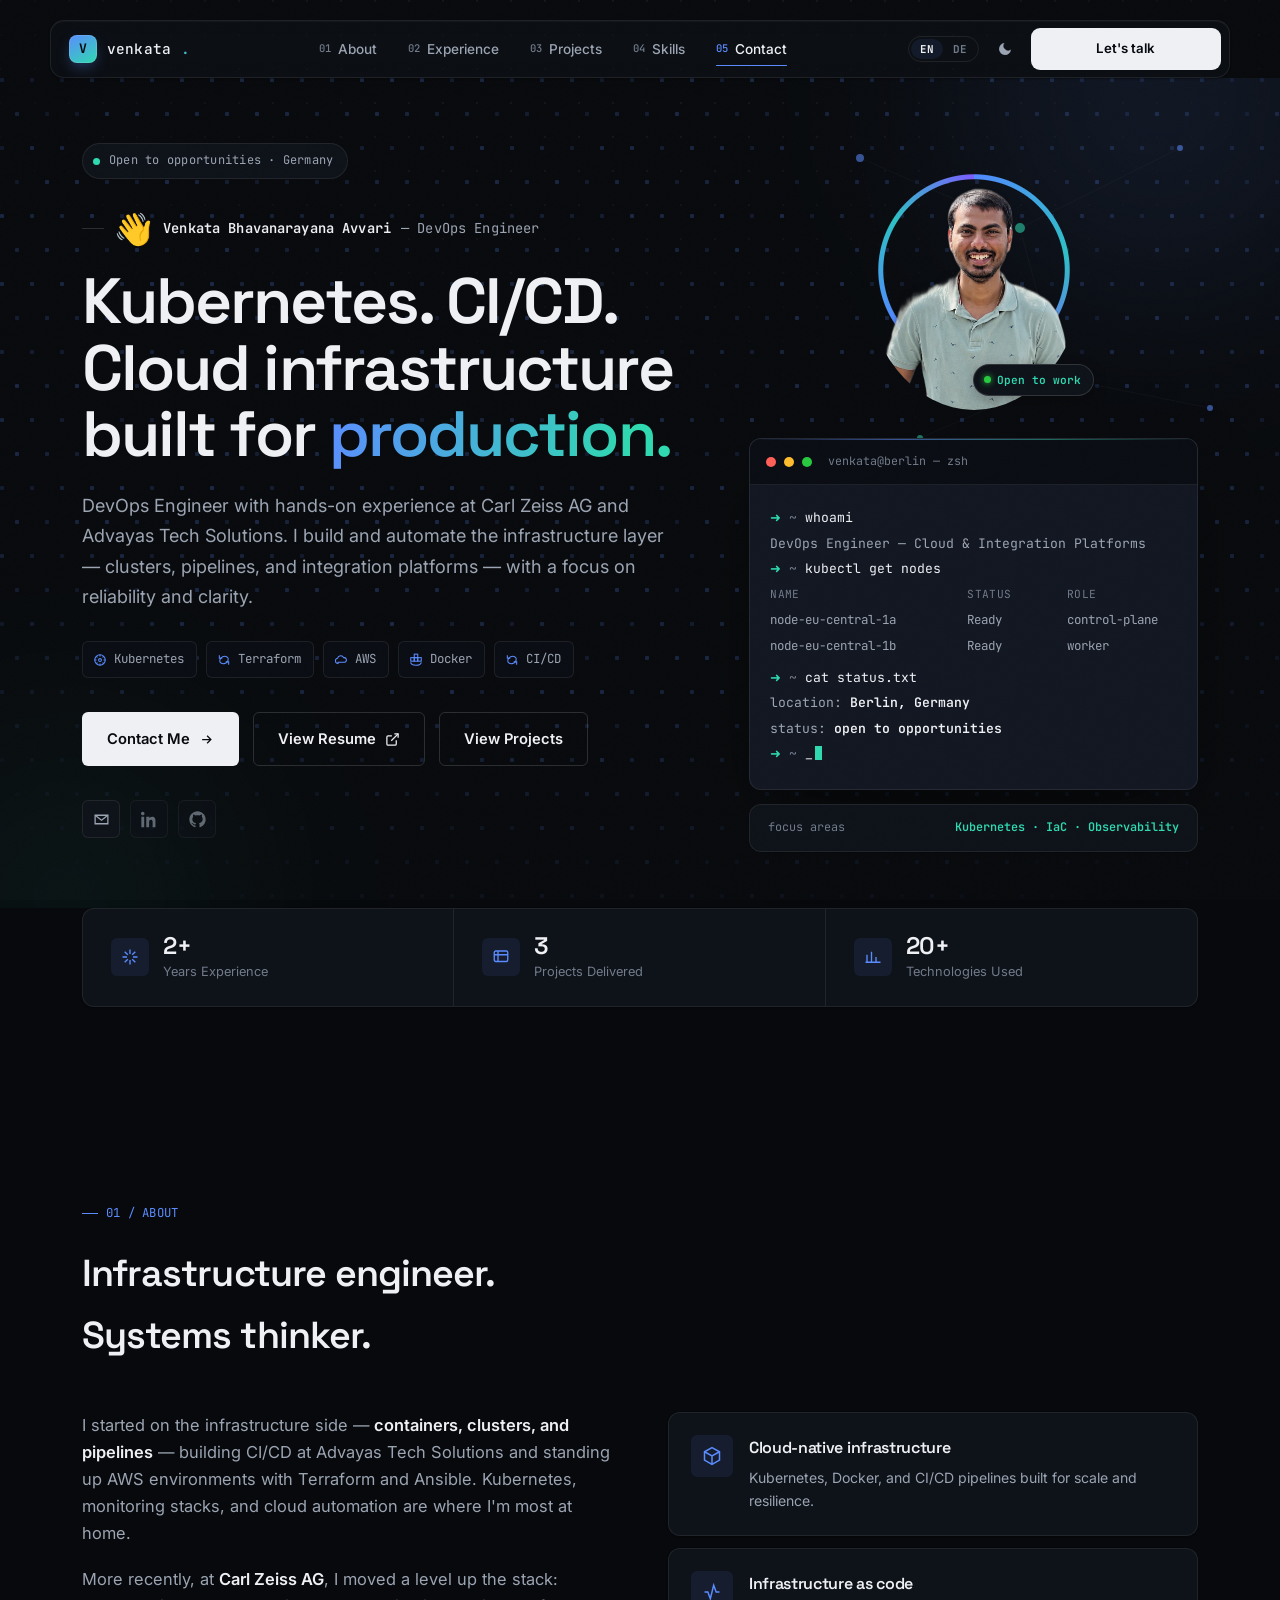
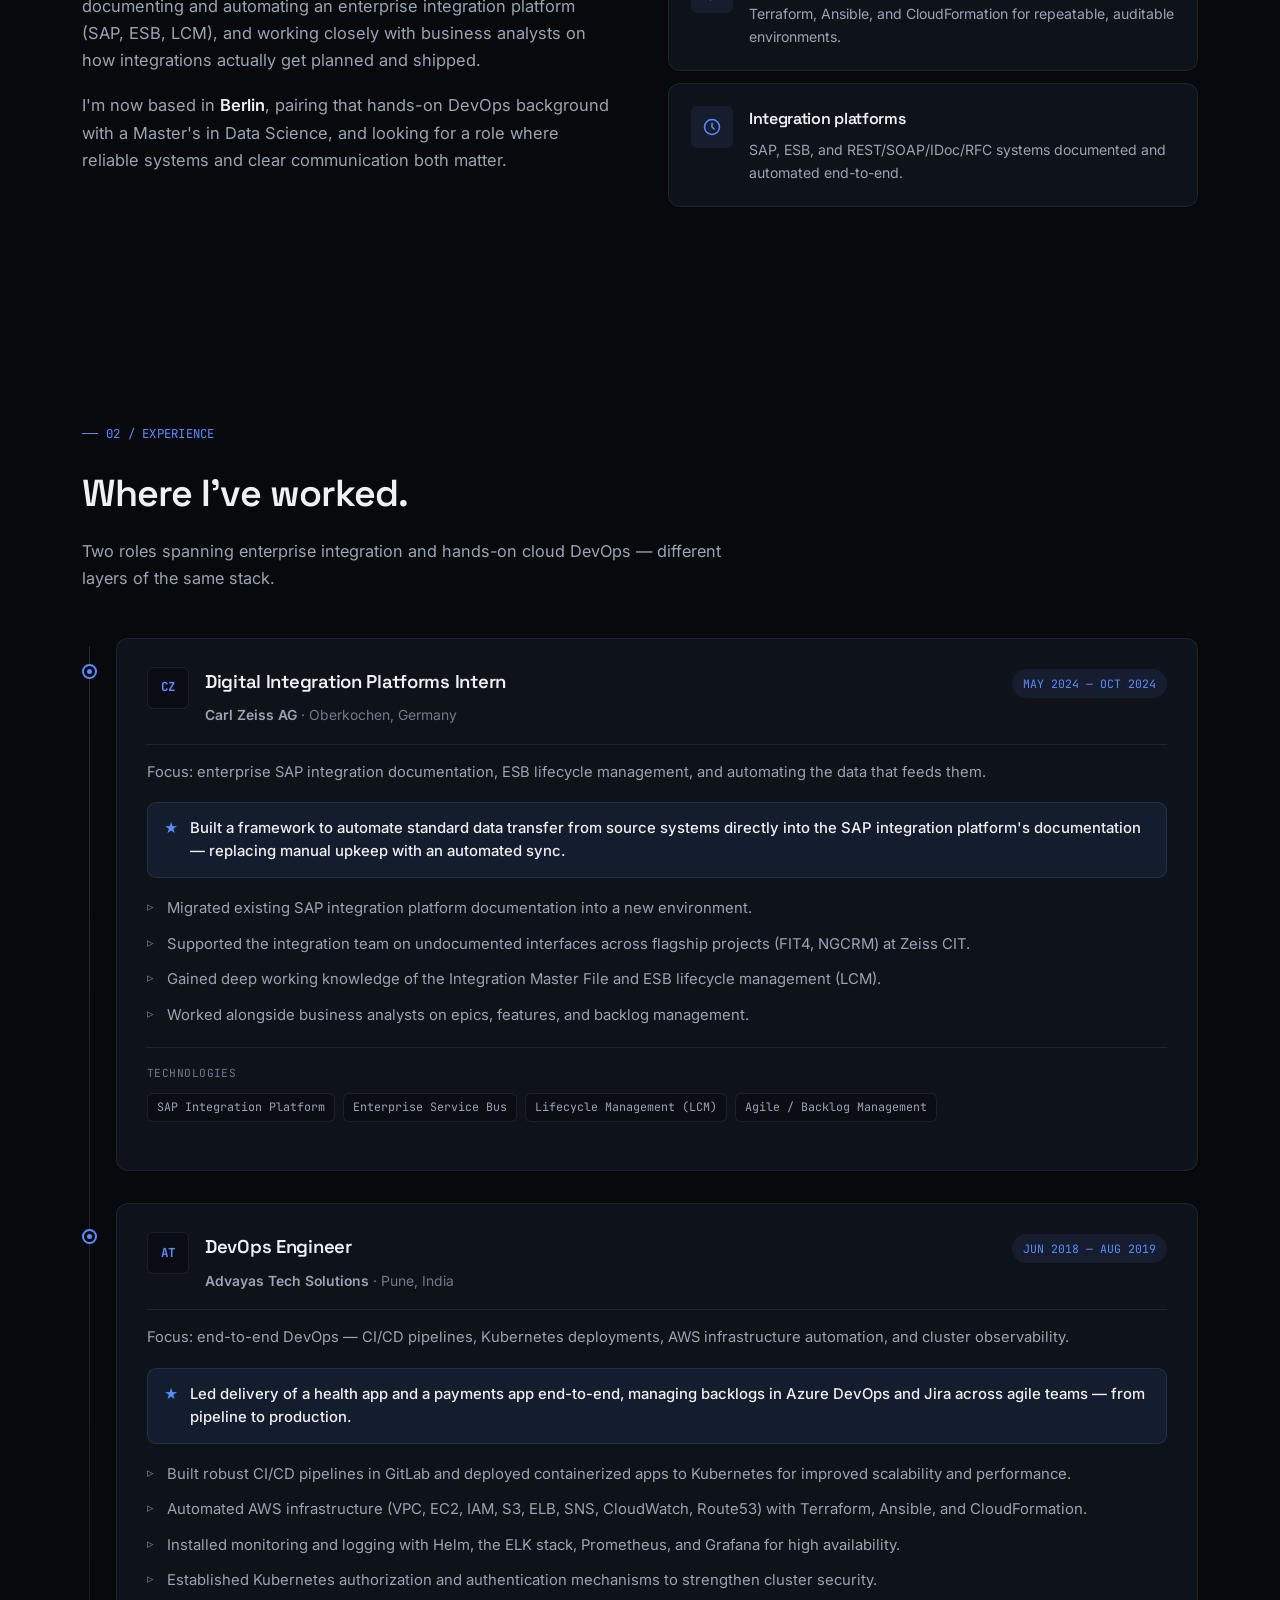
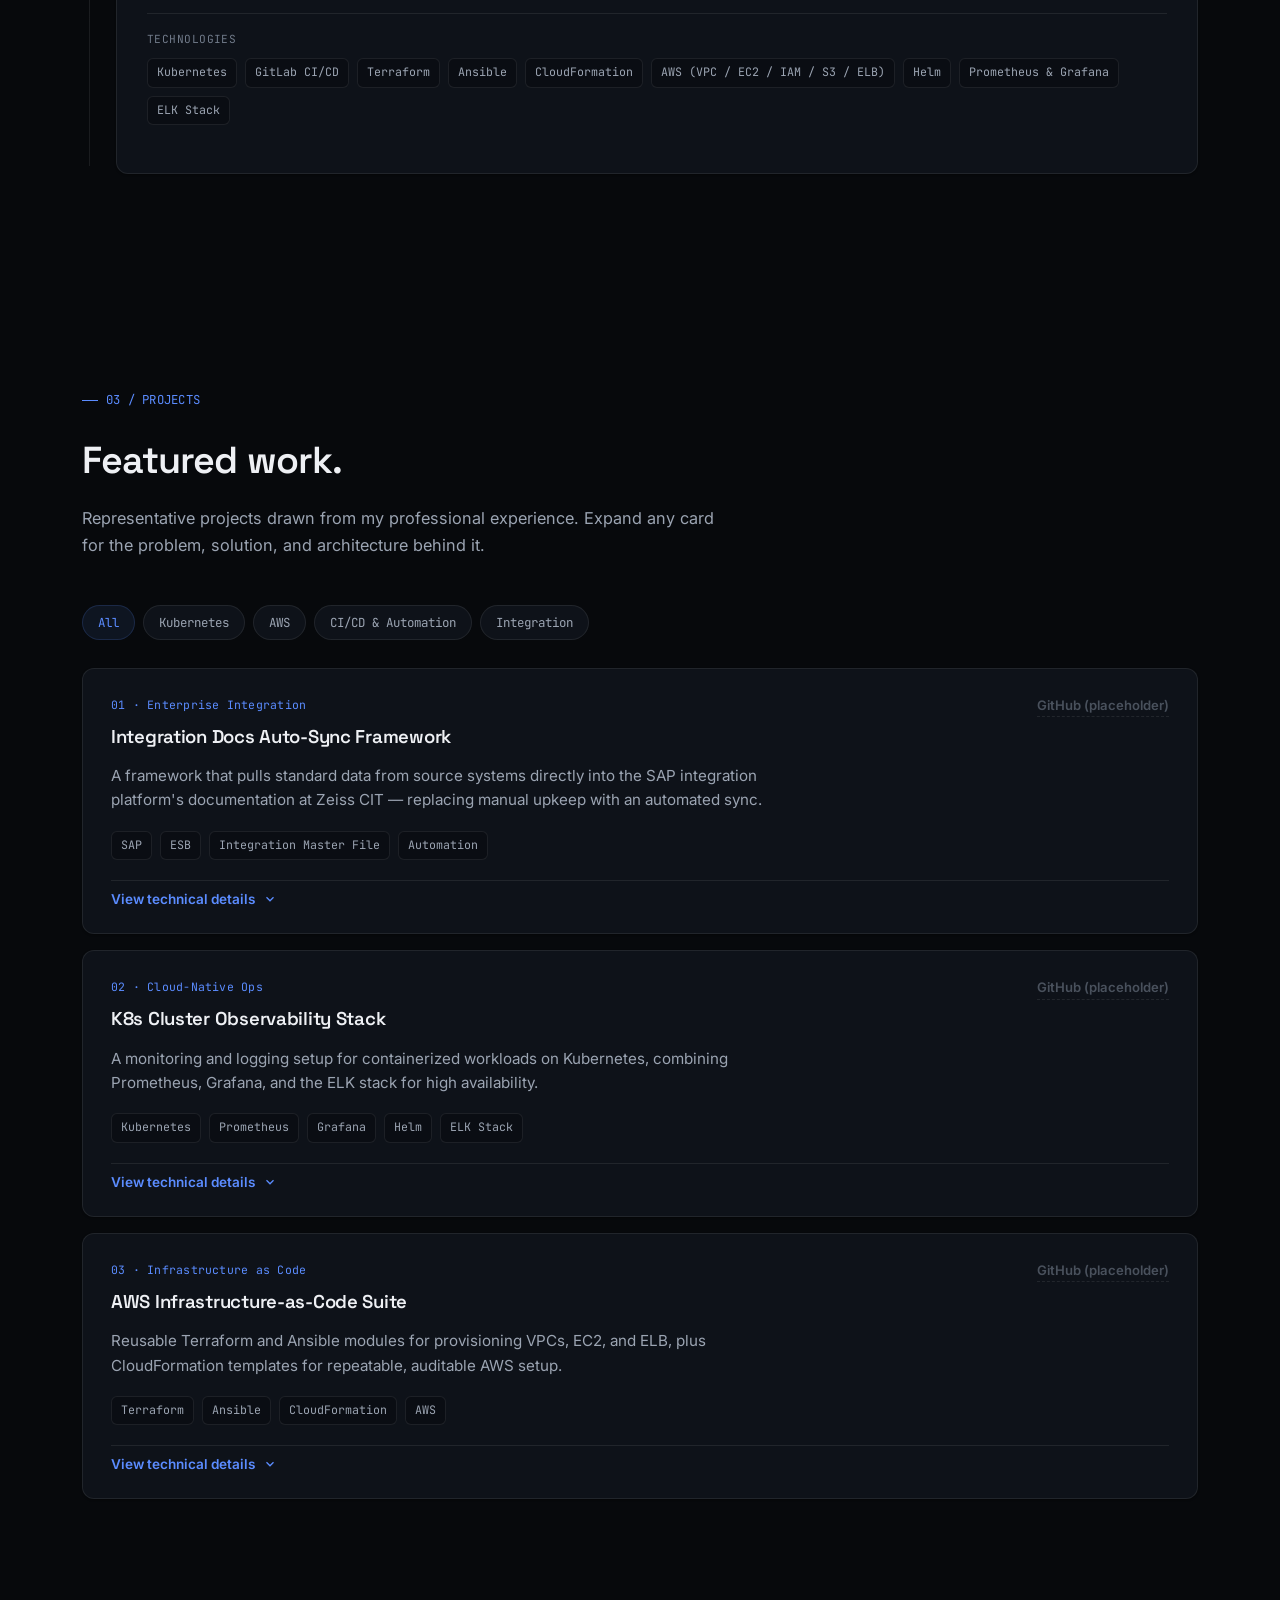
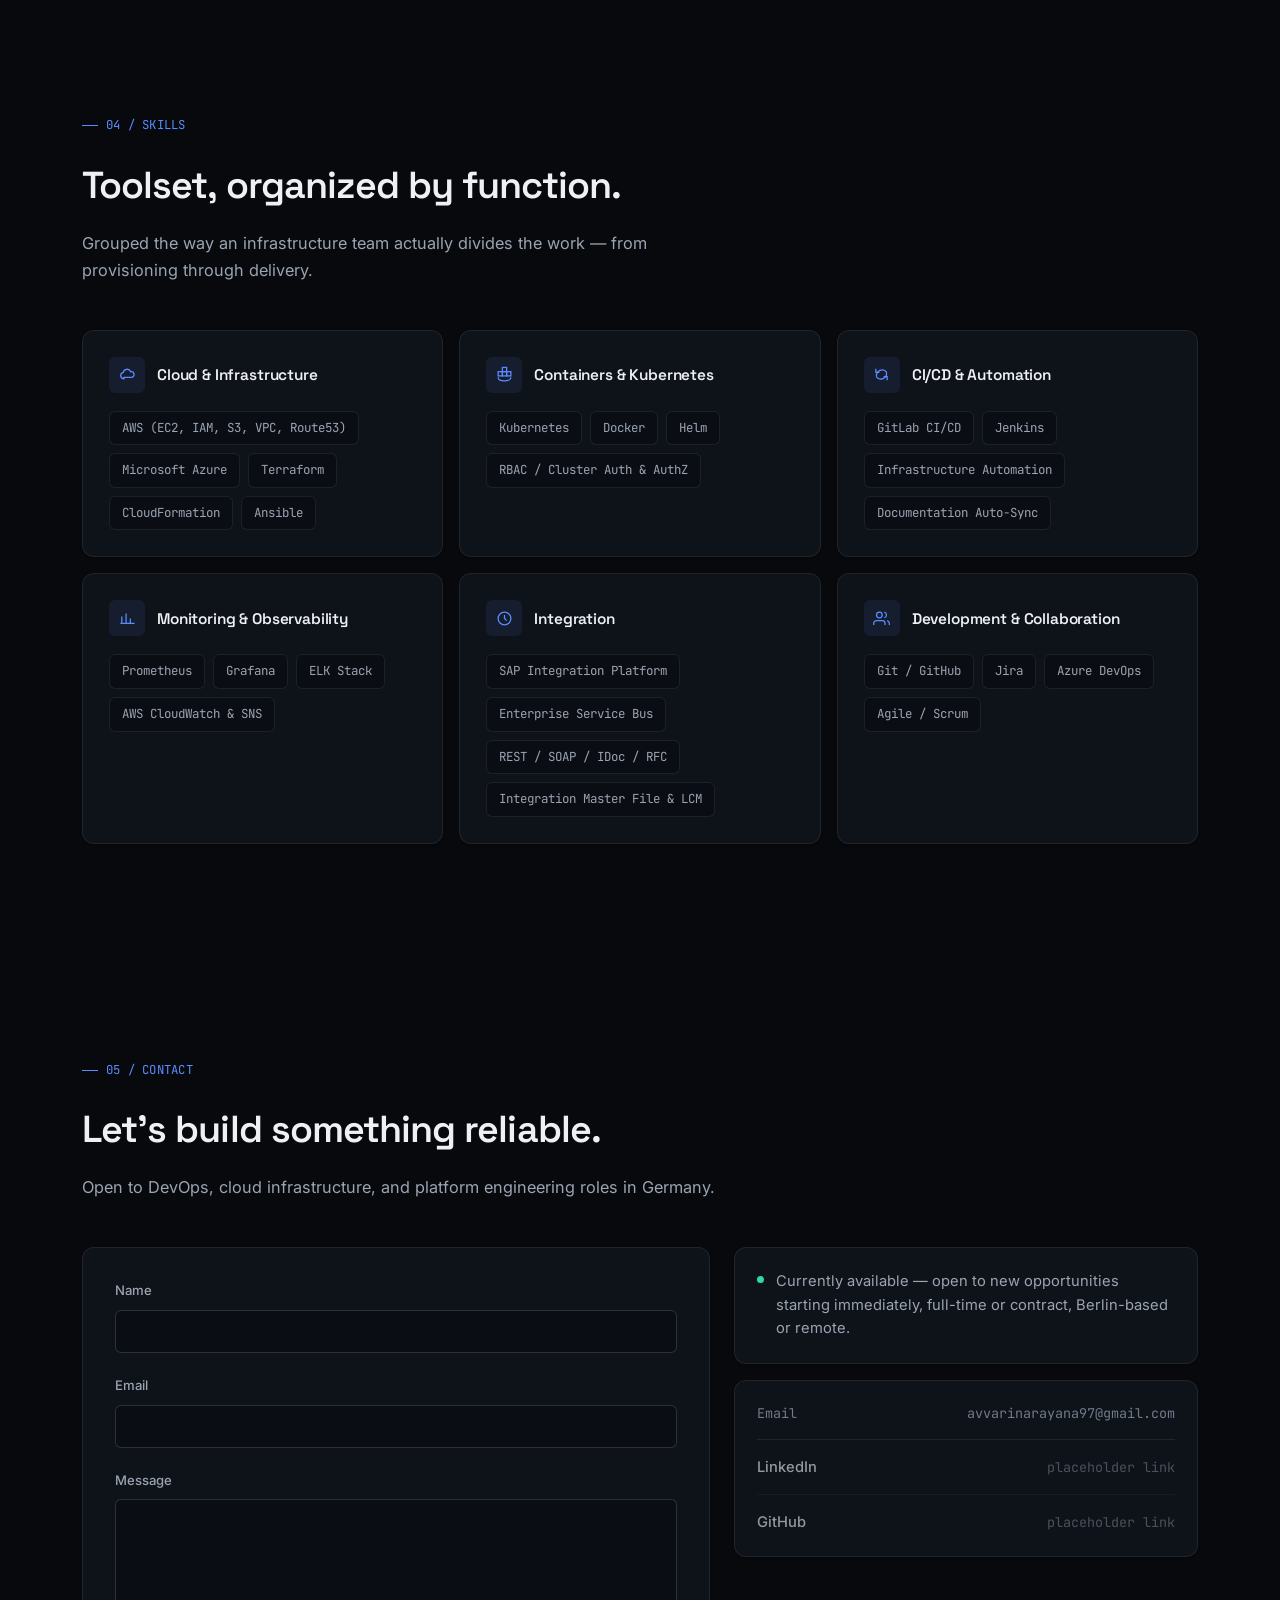
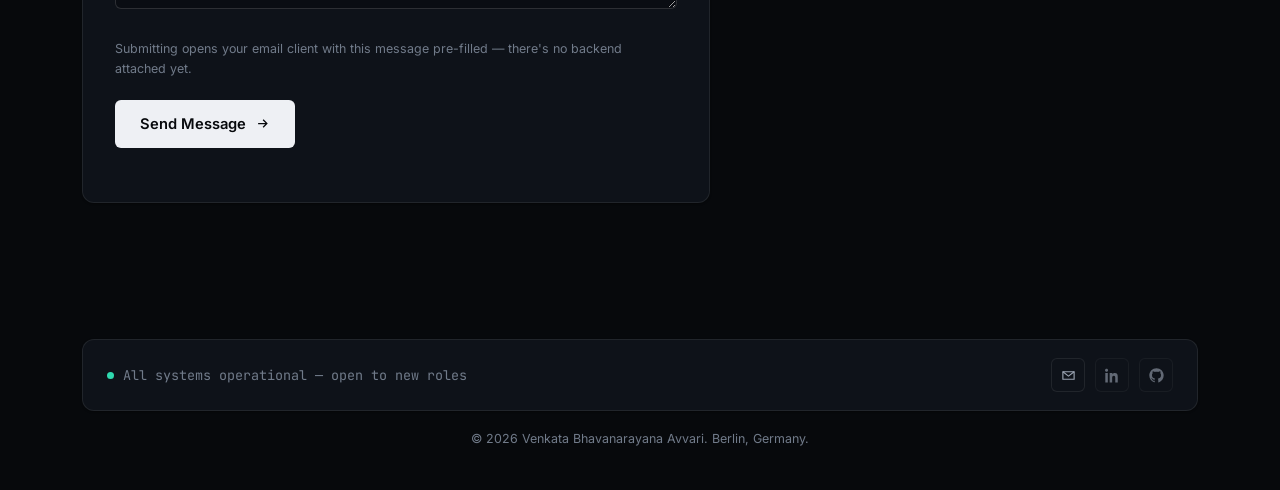
==== commit 30671108: "Simplify location to Germany only" ====
--- a/index.html
+++ b/index.html
@@ -197,7 +197,7 @@
           <!-- Status pill -->
           <span class="kicker-badge reveal reveal-hero">
             <span class="status-dot" aria-hidden="true"></span>
-            <span data-i18n="hero.badge">Open to opportunities · Berlin &amp; Remote (Germany)</span>
+            <span data-i18n="hero.badge">Open to opportunities · Germany</span>
           </span>
 
           <!-- Name line -->
@@ -769,7 +769,7 @@
         <div class="section-head reveal">
           <div class="section-kicker" data-i18n="contact.kicker">05 / Contact</div>
           <h2 data-i18n="contact.heading">Let's build something reliable.</h2>
-          <p data-i18n="contact.sub">Open to DevOps, cloud infrastructure, and platform engineering roles in Berlin and remote-friendly teams in Germany.</p>
+          <p data-i18n="contact.sub">Open to DevOps, cloud infrastructure, and platform engineering roles in Germany.</p>
         </div>
         <div class="contact-grid">
 
@@ -797,7 +797,7 @@
           <div class="contact-side reveal">
             <div class="avail-card panel">
               <span class="status-dot" aria-hidden="true" style="margin-top:6px;"></span>
-              <p data-i18n="contact.availability">Currently available — open to new opportunities starting immediately, full-time or contract, Berlin-based or remote (Germany).</p>
+              <p data-i18n="contact.availability">Currently available — open to new opportunities starting immediately, full-time or contract in Germany.</p>
             </div>
             <div class="contact-links panel">
               <a href="mailto:avvarinarayana97@gmail.com"><span data-i18n="social.email">Email</span> <span>avvarinarayana97@gmail.com</span></a>
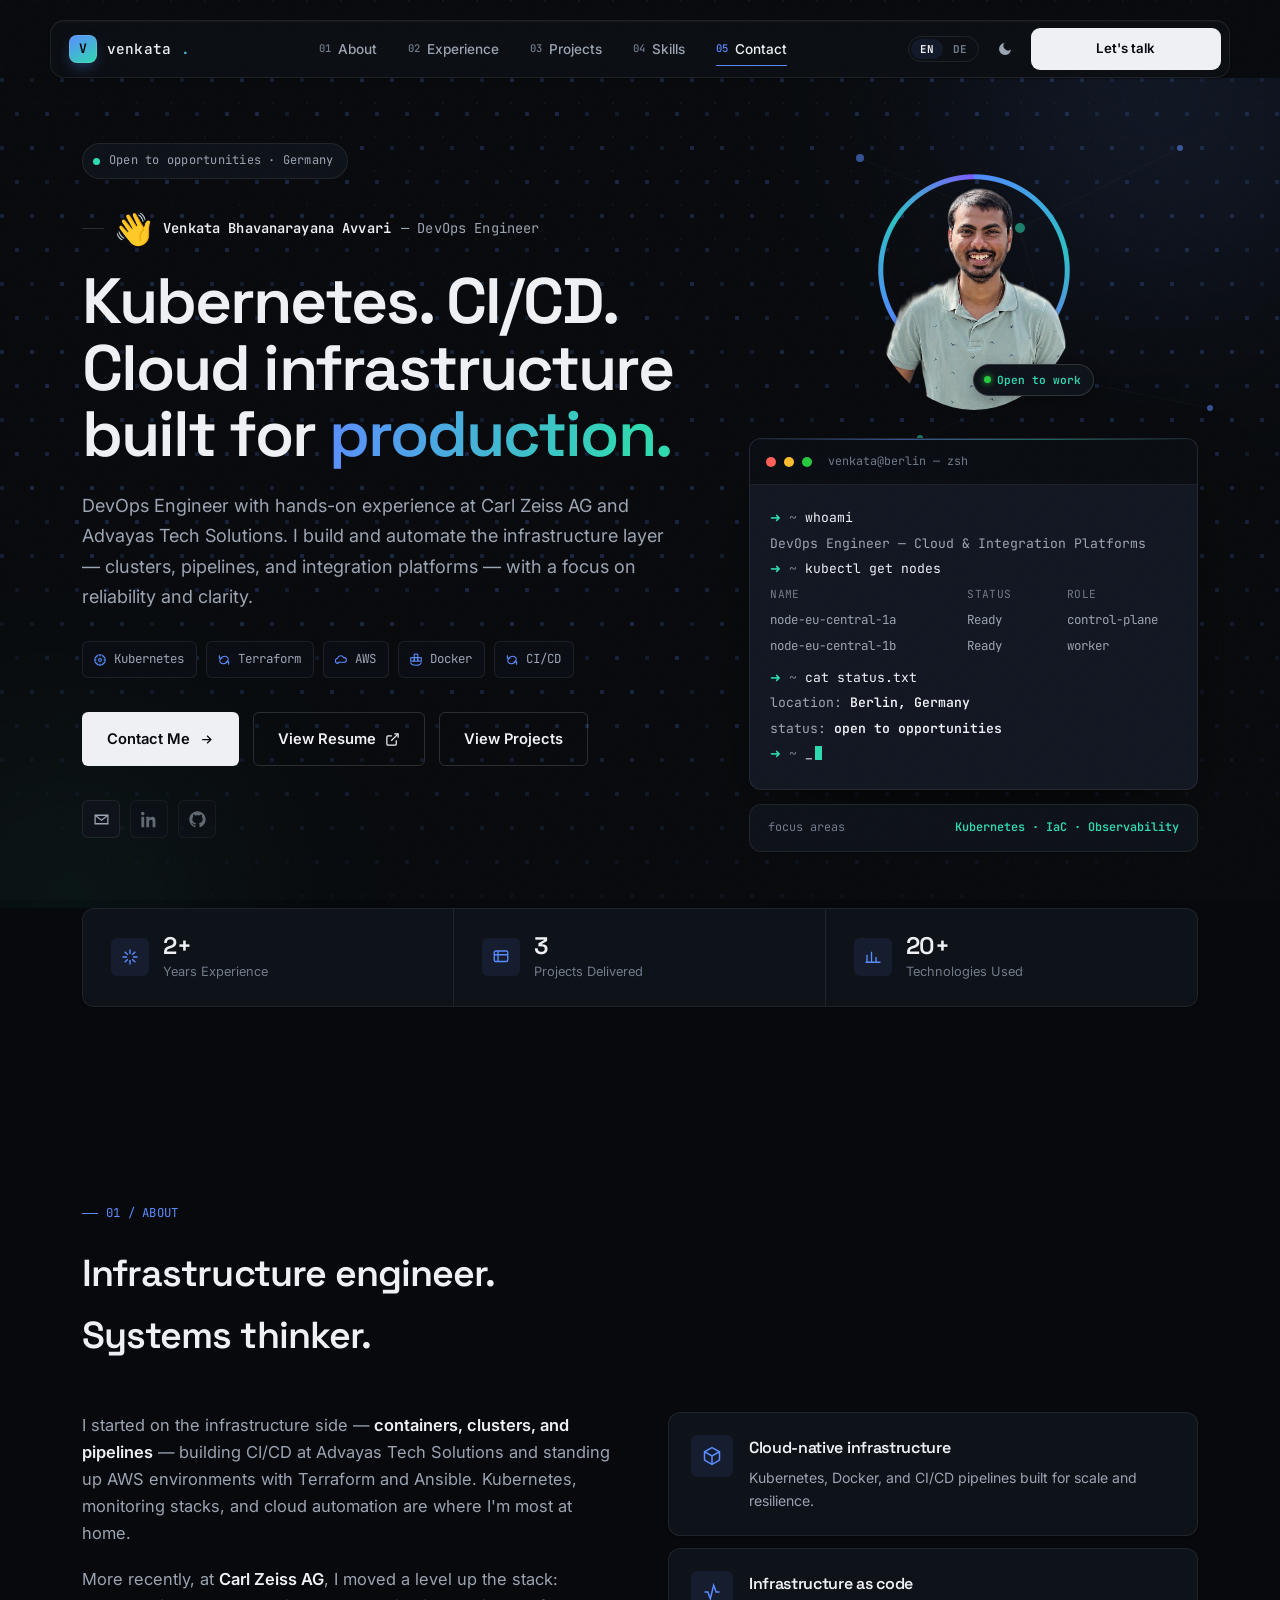
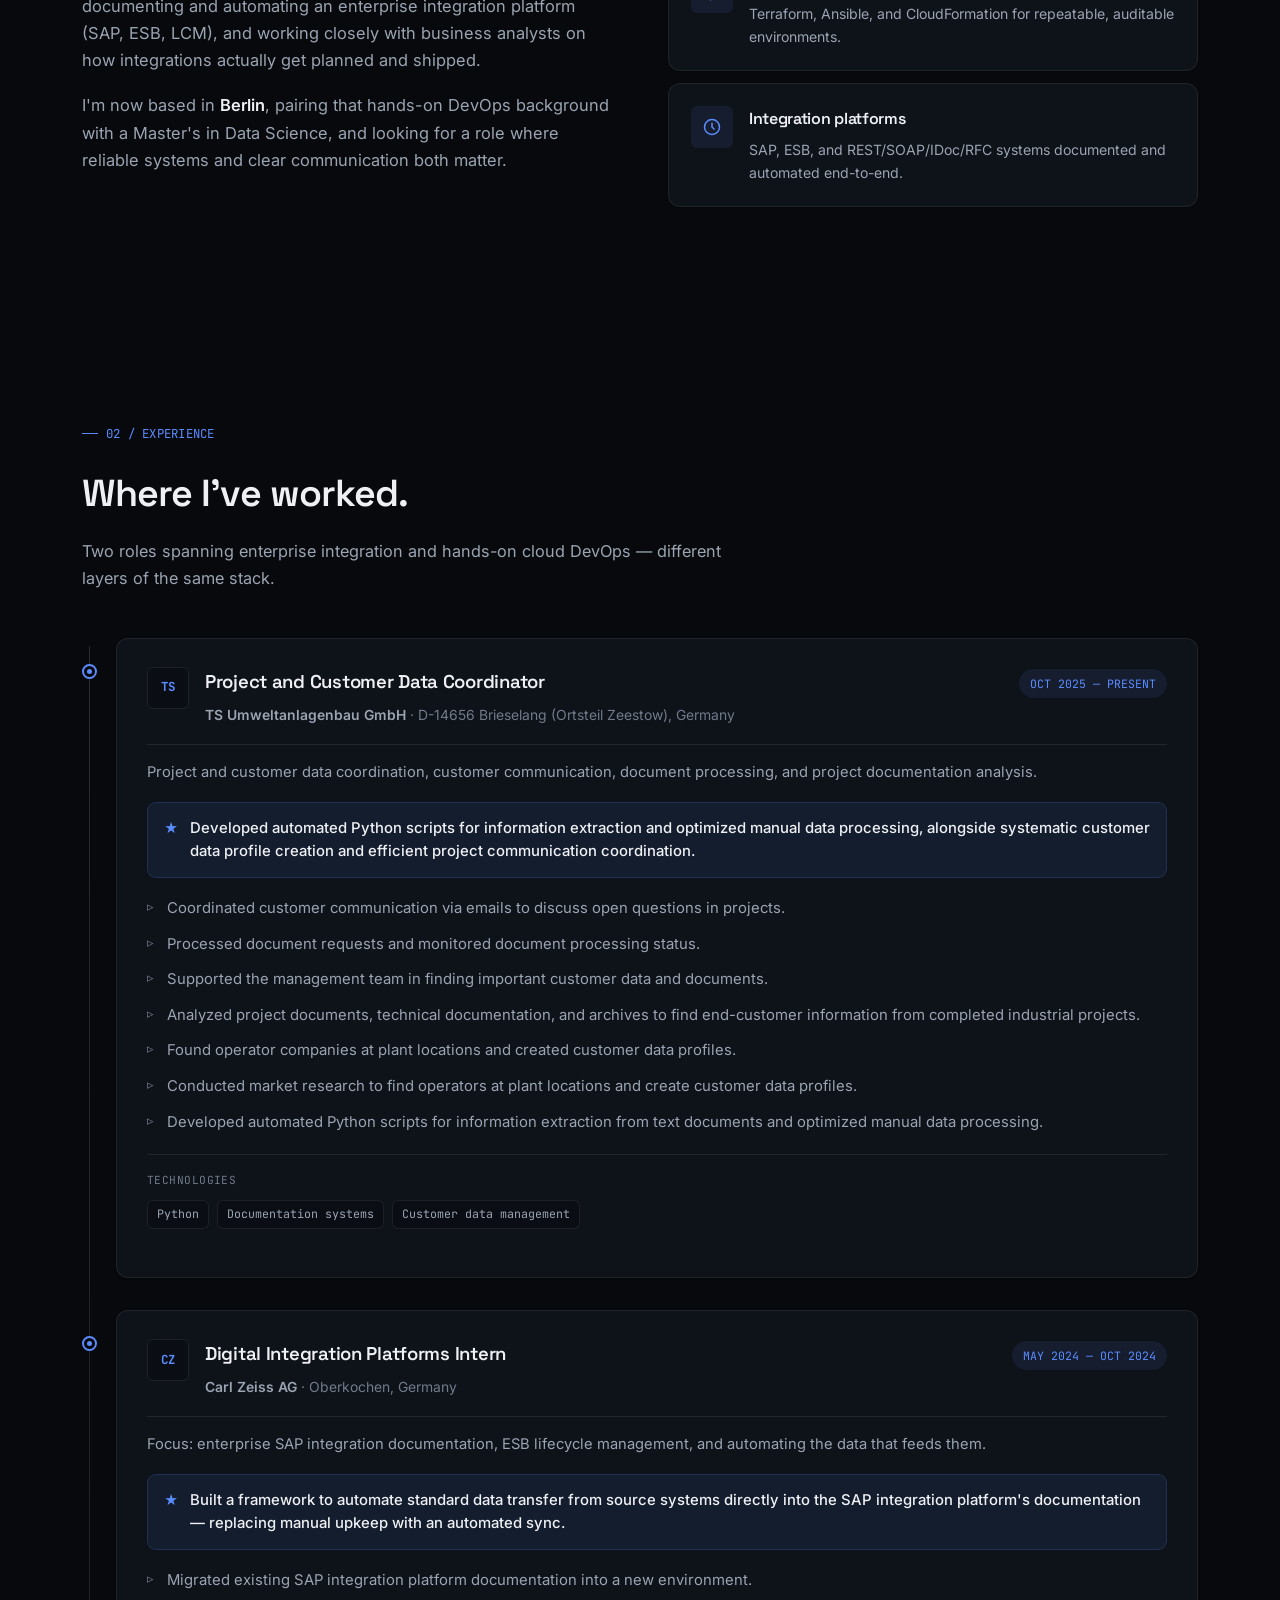
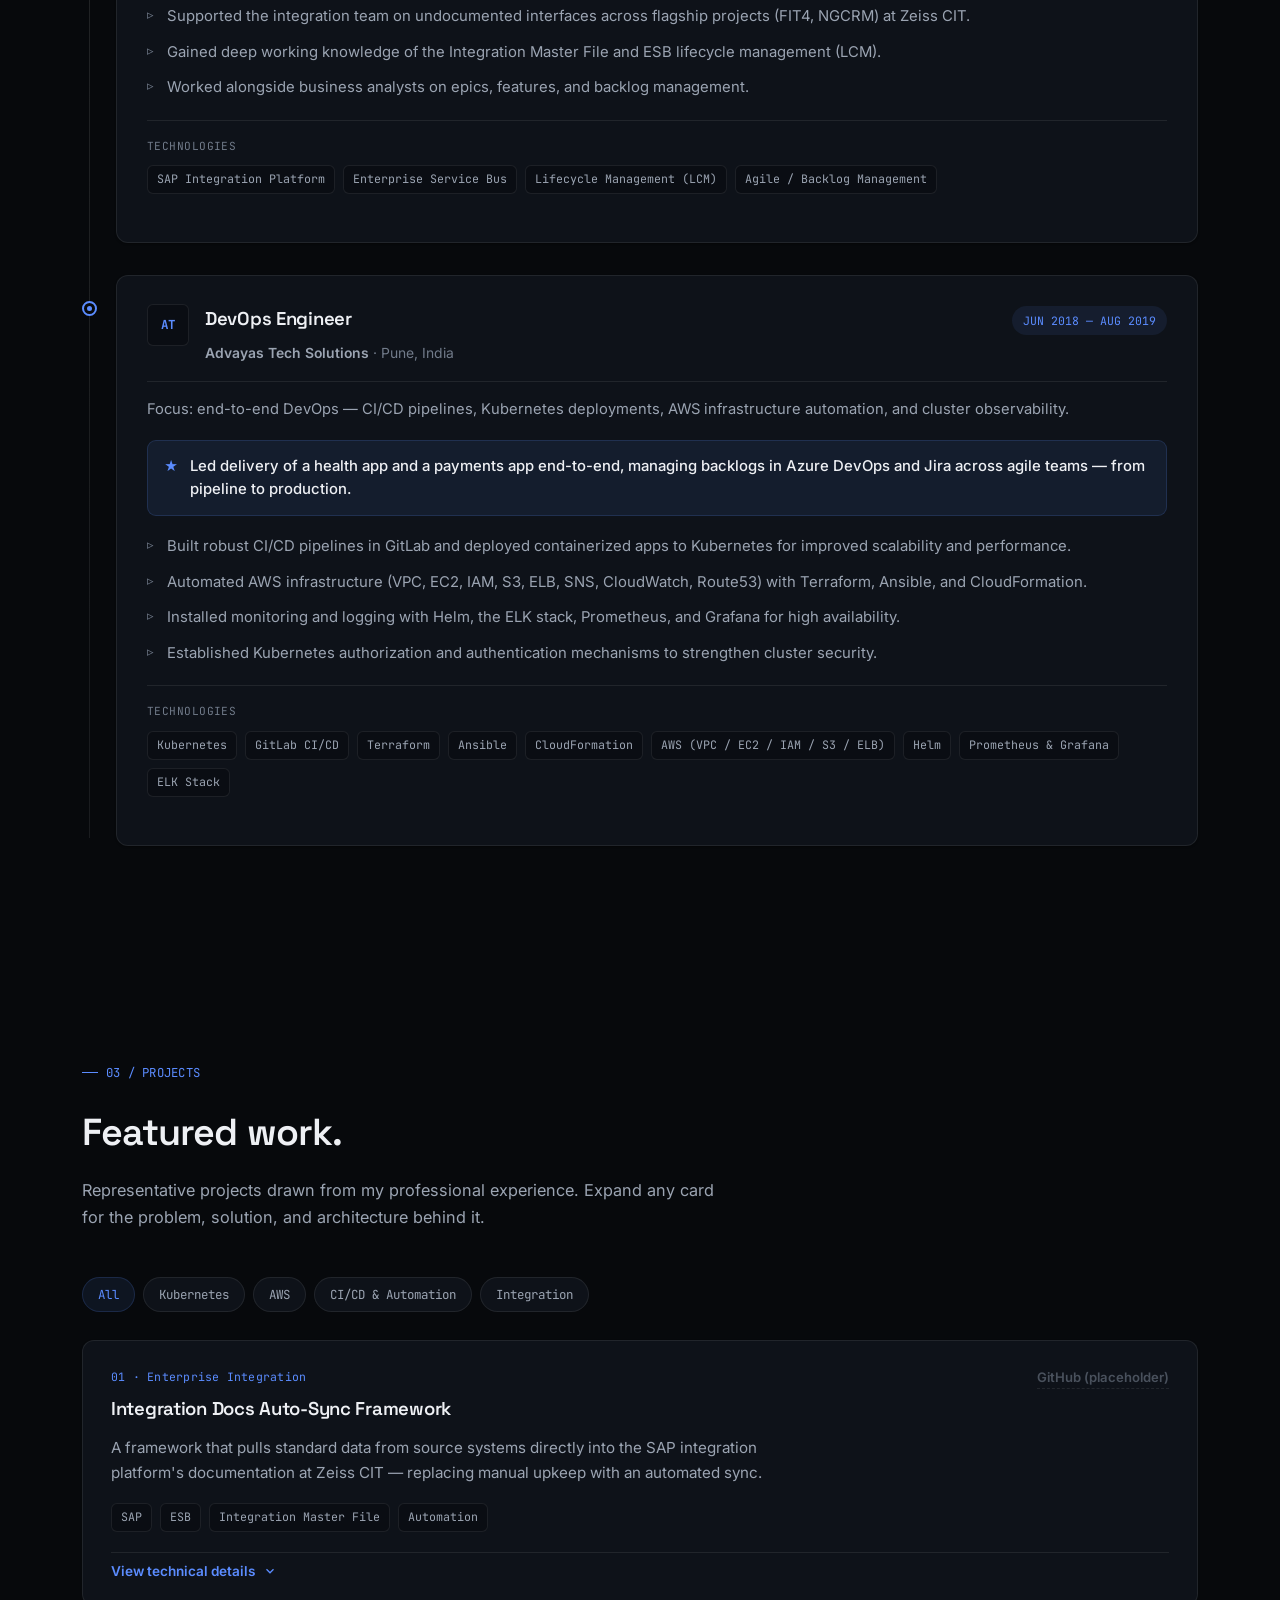
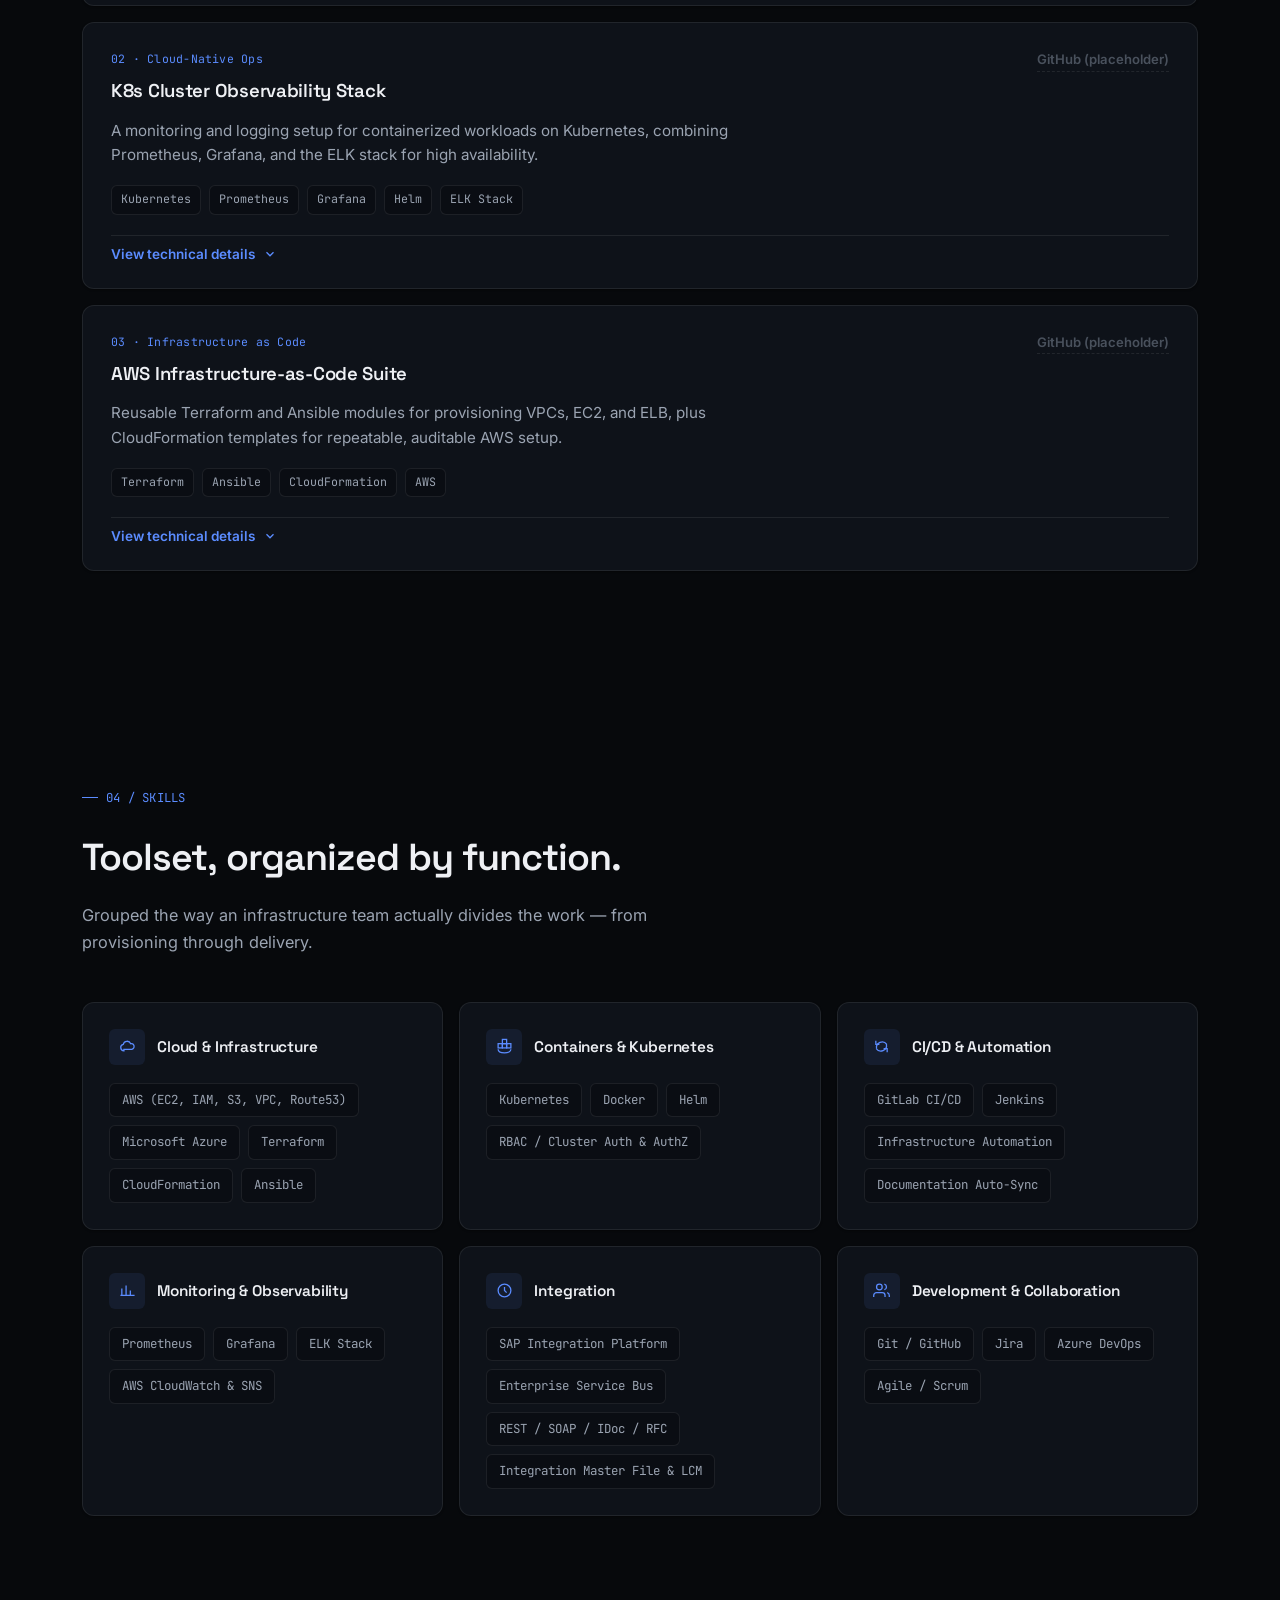
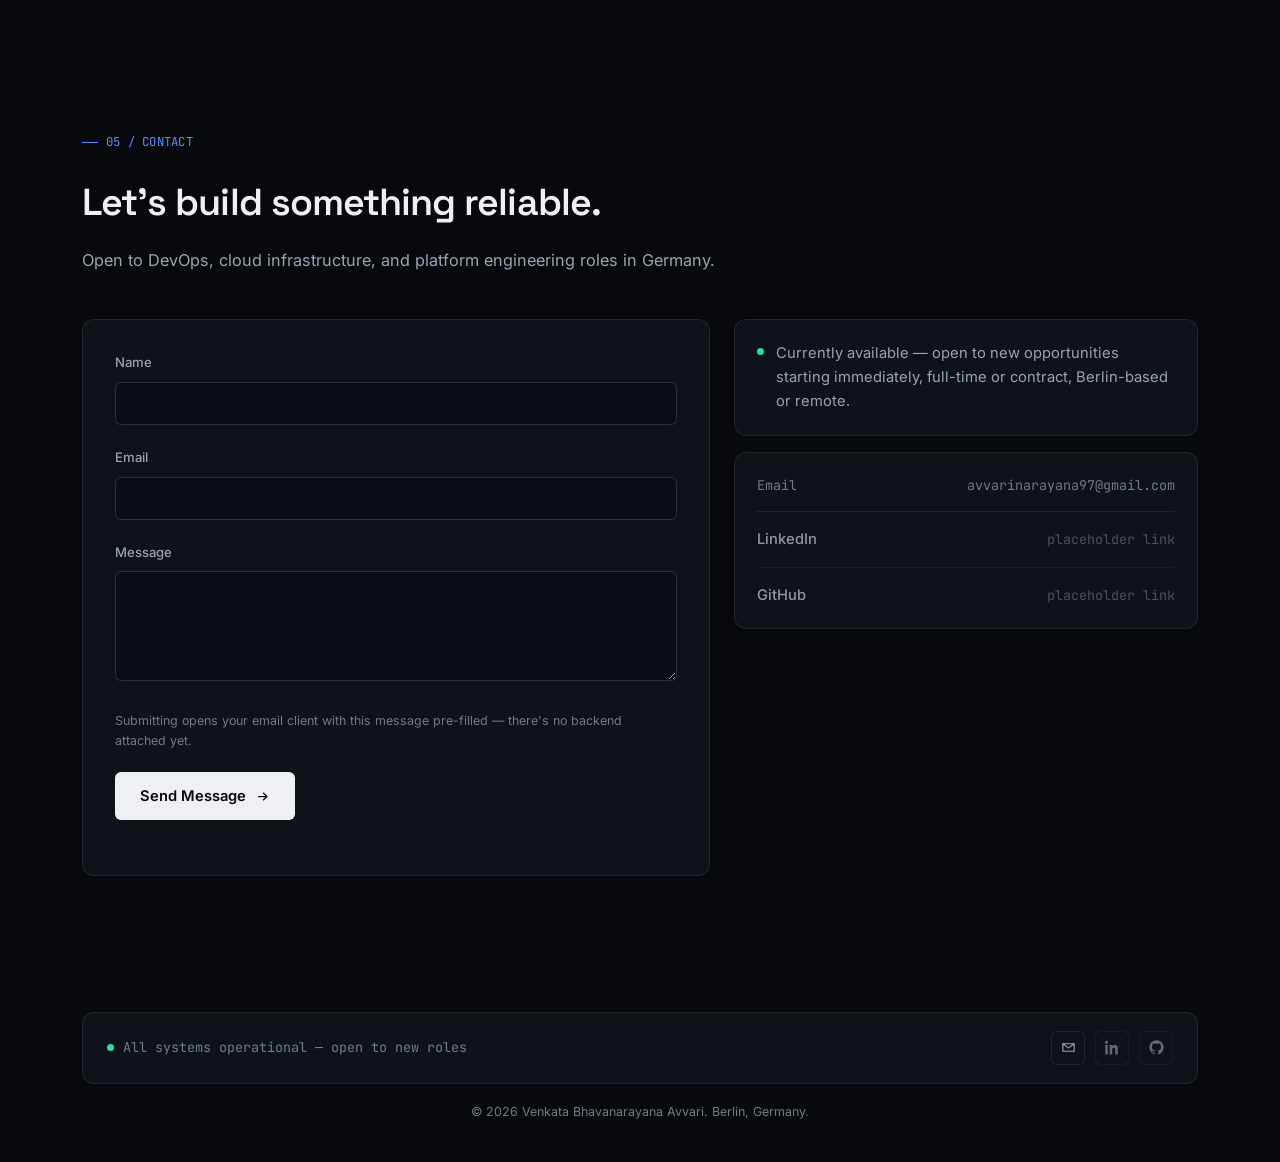
==== commit db708593: "Add files via upload" ====
--- a/index.html
+++ b/index.html
@@ -1,848 +1,884 @@
-<!DOCTYPE html>
-<html lang="en">
-<head>
-  <meta charset="UTF-8">
-  <meta name="viewport" content="width=device-width, initial-scale=1.0">
-  <meta name="color-scheme" content="dark light">
-  <title>Venkata Bhavanarayana Avvari — DevOps Engineer</title>
-  <meta name="description" content="Venkata Bhavanarayana Avvari — DevOps Engineer specializing in cloud infrastructure, Kubernetes, and enterprise integration platforms. Based in Berlin.">
-  <meta name="author" content="Venkata Bhavanarayana Avvari">
-  <meta name="robots" content="index, follow">
-  <link rel="canonical" href="https://avvarivenkata.dev/">
-
-  <!-- Open Graph -->
-  <meta property="og:type" content="website">
-  <meta property="og:url" content="https://avvarivenkata.dev/">
-  <meta property="og:title" content="Venkata Bhavanarayana Avvari — DevOps Engineer">
-  <meta property="og:description" content="DevOps Engineer specializing in cloud infrastructure, Kubernetes, CI/CD, and enterprise integration platforms. Based in Berlin.">
-  <meta property="og:image" content="https://avvarivenkata.dev/Assets/profile.png">
-  <meta property="og:locale" content="en_GB">
-  <meta property="og:locale:alternate" content="de_DE">
-
-  <!-- Twitter / X -->
-  <meta name="twitter:card" content="summary">
-  <meta name="twitter:title" content="Venkata Bhavanarayana Avvari — DevOps Engineer">
-  <meta name="twitter:description" content="DevOps Engineer — Kubernetes, CI/CD, AWS, Terraform. Berlin-based.">
-  <meta name="twitter:image" content="https://avvarivenkata.dev/Assets/profile.png">
-
-  <!-- Favicon -->
-  <link rel="icon" href="data:image/svg+xml,%3Csvg xmlns='http://www.w3.org/2000/svg' viewBox='0 0 32 32'%3E%3Crect width='32' height='32' rx='7' fill='%235B8CFF'/%3E%3Ctext x='16' y='22' font-family='monospace' font-size='18' font-weight='700' fill='%23090B10' text-anchor='middle'%3EV%3C/text%3E%3C/svg%3E">
-
-  <!-- Fonts -->
-  <link rel="preconnect" href="https://fonts.googleapis.com">
-  <link rel="preconnect" href="https://fonts.gstatic.com" crossorigin>
-  <link href="https://fonts.googleapis.com/css2?family=Space+Grotesk:wght@600&family=Inter:wght@400;500;600;700&family=JetBrains+Mono:wght@400;500;600;700&display=swap" rel="stylesheet">
-
-  <!-- Structured data -->
-  <script type="application/ld+json">
-  {
-    "@context": "https://schema.org",
-    "@type": "Person",
-    "name": "Venkata Bhavanarayana Avvari",
-    "jobTitle": "DevOps Engineer",
-    "url": "https://avvarivenkata.dev",
-    "image": "https://avvarivenkata.dev/Assets/profile.png",
-    "email": "avvarinarayana97@gmail.com",
-    "address": {
-      "@type": "PostalAddress",
-      "addressLocality": "Berlin",
-      "addressCountry": "DE"
-    },
-    "sameAs": [
-      "https://linkedin.com/in/your-profile",
-      "https://github.com/your-username"
-    ],
-    "knowsAbout": ["Kubernetes", "Terraform", "AWS", "CI/CD", "Docker", "SAP Integration", "ELK Stack", "Prometheus", "Grafana"]
-  }
-  </script>
-
-  <!-- Stylesheets -->
-  <link rel="stylesheet" href="css/base.css">
-  <link rel="stylesheet" href="css/components.css">
-  <link rel="stylesheet" href="css/sections.css">
-  <link rel="stylesheet" href="css/responsive.css">
-</head>
-<body>
-
-  <!-- Preloader -->
-  <div class="preloader" id="preloader" aria-hidden="false">
-    <div class="preloader-terminal">
-      <div class="preloader-bar-top">
-        <span class="preloader-dot r"></span>
-        <span class="preloader-dot y"></span>
-        <span class="preloader-dot g"></span>
-        <span class="preloader-title">venkata@berlin — zsh</span>
-      </div>
-      <div class="preloader-body">
-        <div class="preloader-line"><span class="pl-prompt">➜</span> <span class="pl-path">~</span> <span class="pl-cmd" id="plCmd">npm run portfolio</span></div>
-        <div class="preloader-line pl-out"><span class="pl-dim">[</span><span class="pl-info" id="plInfo">info</span><span class="pl-dim">]</span> initializing environment...</div>
-        <div class="preloader-name-wrap">
-          <h1 class="preloader-name">Venkata</h1>
-        </div>
-        <div class="preloader-line pl-out"><span class="pl-dim">[</span><span class="pl-info" id="plInfo2">info</span><span class="pl-dim">]</span> <span id="plStatus">compiling assets</span></div>
-        <div class="preloader-progress">
-          <div class="preloader-bar-track">
-            <div class="preloader-bar-fill" id="preloaderFill"></div>
-          </div>
-          <div class="preloader-meta">
-            <span class="preloader-percent" id="preloaderPercent">40%</span>
-            <span class="preloader-percent-dim">|</span>
-            <span class="preloader-step" id="preloaderStep">1/2</span>
-          </div>
-        </div>
-        <div class="preloader-line pl-out"><span class="pl-dim">[</span><span class="pl-success">done</span><span class="pl-dim">]</span> ready in <span id="plTime">2.4s</span></div>
-      </div>
-    </div>
-  </div>
-
-  <!-- Skip link -->
-  <a href="#top" class="skip-link" data-i18n="skip.link">Skip to content</a>
-
-  <!-- Scroll progress bar -->
-  <div class="scroll-progress" id="scrollProgress" aria-hidden="true"></div>
-
-  <!-- ===== HEADER / NAV ===== -->
-  <header id="siteHeader">
-    <nav class="navbar" aria-label="Primary navigation">
-      <a href="#top" class="brand" aria-label="Venkata — back to top">
-        <span class="brand-mark" aria-hidden="true">V</span>venkata<span class="grad-text">.</span>
-      </a>
-      <div class="nav-center">
-        <div class="navlinks" id="navlinks">
-          <a href="#about"><span class="idx">01</span><span data-i18n="nav.about">About</span></a>
-          <a href="#experience"><span class="idx">02</span><span data-i18n="nav.experience">Experience</span></a>
-          <a href="#projects"><span class="idx">03</span><span data-i18n="nav.projects">Projects</span></a>
-          <a href="#skills"><span class="idx">04</span><span data-i18n="nav.skills">Skills</span></a>
-          <a href="#contact"><span class="idx">05</span><span data-i18n="nav.contact">Contact</span></a>
-        </div>
-      </div>
-      <div class="nav-right">
-        <div class="lang-switch" role="group" aria-label="Language switcher" data-i18n-aria-label="lang.switcherLabel">
-          <button type="button" class="lang-btn active" id="langEN" aria-pressed="true" aria-label="Switch to English" data-i18n-aria-label="lang.toEnglish">EN</button>
-          <button type="button" class="lang-btn" id="langDE" aria-pressed="false" aria-label="Switch to German" data-i18n-aria-label="lang.toGerman">DE</button>
-        </div>
-        <button class="theme-toggle" id="themeToggle" aria-label="Toggle light mode" aria-pressed="false" data-i18n-aria-label="nav.themeToggle">
-          <svg aria-hidden="true" class="icon-sun" viewBox="0 0 24 24" fill="none" stroke="currentColor" stroke-width="1.8"><circle cx="12" cy="12" r="4"/><path d="M12 2v2M12 20v2M4.9 4.9l1.4 1.4M17.7 17.7l1.4 1.4M2 12h2M20 12h2M4.9 19.1l1.4-1.4M17.7 6.3l1.4-1.4"/></svg>
-          <svg aria-hidden="true" class="icon-moon" viewBox="0 0 24 24" fill="currentColor"><path d="M21 12.8A9 9 0 1111.2 3 7 7 0 0021 12.8z"/></svg>
-        </button>
-        <a href="#contact" class="nav-cta" data-i18n="nav.letstalk">Let's talk</a>
-        <button class="navtoggle" id="navtoggle" aria-label="Toggle navigation" aria-expanded="false" aria-controls="mobileMenu" data-i18n-aria-label="nav.toggleNav"><span></span></button>
-      </div>
-    </nav>
-  </header>
-
-  <!-- ===== MOBILE MENU ===== -->
-  <nav class="mobile-menu" id="mobileMenu" aria-label="Mobile navigation" aria-hidden="true" inert>
-    <button class="mobile-close" id="mobileClose" aria-label="Close menu" data-i18n-aria-label="nav.closeMenu">✕</button>
-    <a href="#about"><span class="idx">01</span><span data-i18n="nav.about">About</span></a>
-    <a href="#experience"><span class="idx">02</span><span data-i18n="nav.experience">Experience</span></a>
-    <a href="#projects"><span class="idx">03</span><span data-i18n="nav.projects">Projects</span></a>
-    <a href="#skills"><span class="idx">04</span><span data-i18n="nav.skills">Skills</span></a>
-    <a href="#contact"><span class="idx">05</span><span data-i18n="nav.contact">Contact</span></a>
-    <div class="lang-switch" role="group" aria-label="Language switcher" style="align-self:flex-start; margin:4px 0 0;" data-i18n-aria-label="lang.switcherLabel">
-      <button type="button" class="lang-btn active" id="langEN-mobile" aria-pressed="true" aria-label="Switch to English" data-i18n-aria-label="lang.toEnglish">EN</button>
-      <button type="button" class="lang-btn" id="langDE-mobile" aria-pressed="false" aria-label="Switch to German" data-i18n-aria-label="lang.toGerman">DE</button>
-    </div>
-    <div class="mobile-menu-foot">
-      <span class="status-dot" aria-hidden="true"></span>
-      <a href="mailto:avvarinarayana97@gmail.com" class="social-icon" aria-label="Email" data-i18n-aria-label="social.email">
-        <svg aria-hidden="true" viewBox="0 0 24 24" fill="none" stroke="currentColor" stroke-width="1.8"><path d="M3 6h18v12H3z"/><path d="M3 6l9 7 9-7"/></svg>
-      </a>
-      <a href="https://linkedin.com/in/your-profile" target="_blank" rel="noopener" class="social-icon placeholder-link" aria-disabled="true" title="Placeholder link — profile URL not added yet" data-i18n-title="social.placeholderTitle" aria-label="LinkedIn (placeholder link)" data-i18n-aria-label="social.linkedinPlaceholder">
-        <svg aria-hidden="true" viewBox="0 0 24 24" fill="currentColor"><path d="M4.98 3.5C4.98 4.9 3.9 6 2.5 6S0 4.9 0 3.5 1.1 1 2.5 1s2.48 1.1 2.48 2.5zM.5 8h4V23h-4V8zm7.5 0h3.8v2.05h.05c.53-1 1.83-2.05 3.77-2.05 4.03 0 4.78 2.65 4.78 6.1V23h-4v-6.9c0-1.65-.03-3.77-2.3-3.77-2.3 0-2.65 1.8-2.65 3.65V23h-4V8z"/></svg>
-      </a>
-      <a href="https://github.com/your-username" target="_blank" rel="noopener" class="social-icon placeholder-link" aria-disabled="true" title="Placeholder link — profile URL not added yet" data-i18n-title="social.placeholderTitle" aria-label="GitHub (placeholder link)" data-i18n-aria-label="social.githubPlaceholder">
-        <svg aria-hidden="true" viewBox="0 0 24 24" fill="currentColor"><path d="M12 .5C5.65.5.5 5.65.5 12c0 5.1 3.3 9.4 7.9 10.95.58.1.79-.25.79-.56v-2c-3.2.7-3.88-1.55-3.88-1.55-.53-1.34-1.28-1.7-1.28-1.7-1.05-.72.08-.7.08-.7 1.16.08 1.77 1.2 1.77 1.2 1.03 1.76 2.7 1.25 3.36.95.1-.75.4-1.25.73-1.53-2.55-.3-5.24-1.28-5.24-5.7 0-1.26.45-2.28 1.18-3.08-.12-.3-.51-1.5.11-3.14 0 0 .96-.31 3.15 1.18.9-.25 1.88-.38 2.85-.38.97 0 1.94.13 2.85.38 2.18-1.49 3.15-1.18 3.15-1.18.62 1.64.23 2.84.12 3.14.73.8 1.17 1.82 1.17 3.08 0 4.43-2.7 5.4-5.26 5.68.42.36.78 1.08.78 2.18v3.23c0 .32.21.68.8.56C20.2 21.4 23.5 17.1 23.5 12c0-6.35-5.15-11.5-11.5-11.5z"/></svg>
-      </a>
-    </div>
-  </nav>
-
-  <!-- ===== MAIN ===== -->
-  <main id="top">
-
-    <!-- ===== HERO ===== -->
-    <section class="hero" aria-labelledby="hero-heading">
-      <div class="hero-bg" aria-hidden="true">
-        <div class="glow-a"></div>
-        <div class="glow-b"></div>
-        <!-- Subtle network graph SVG -->
-        <svg width="480" height="420" viewBox="0 0 480 420" fill="none" aria-hidden="true">
-          <g stroke="currentColor" stroke-width="1" opacity="0.4" style="color:var(--border-strong)">
-            <line x1="60" y1="80" x2="220" y2="150"/>
-            <line x1="220" y1="150" x2="380" y2="70"/>
-            <line x1="220" y1="150" x2="260" y2="300"/>
-            <line x1="260" y1="300" x2="120" y2="360"/>
-            <line x1="260" y1="300" x2="410" y2="330"/>
-            <line x1="60" y1="80" x2="120" y2="360" stroke-dasharray="2 6"/>
-          </g>
-          <g fill="var(--accent)">
-            <circle cx="60" cy="80" r="4"/>
-            <circle cx="380" cy="70" r="3"/>
-            <circle cx="260" cy="300" r="5"/>
-            <circle cx="410" cy="330" r="3"/>
-          </g>
-          <g fill="var(--accent-2)">
-            <circle cx="220" cy="150" r="5"/>
-            <circle cx="120" cy="360" r="3"/>
-          </g>
-        </svg>
-        <!-- Dash field for cursor interaction -->
-        <div class="dash-field"></div>
-        <!-- Crosshair cursor indicator -->
-        <div class="cursor-plus"></div>
-      </div>
-
-      <div class="wrap hero-grid">
-        <div class="hero-content">
-          <!-- Status pill -->
-          <span class="kicker-badge reveal reveal-hero">
-            <span class="status-dot" aria-hidden="true"></span>
-            <span data-i18n="hero.badge">Open to opportunities · Germany</span>
-          </span>
-
-          <!-- Name line -->
-          <p class="hero-name reveal reveal-hero reveal-delay-1">
-            <span class="rule" aria-hidden="true"></span>
-            <span class="wave-emoji" aria-hidden="true">👋</span>
-            <strong>Venkata Bhavanarayana Avvari</strong> — DevOps Engineer
-          </p>
-
-          <!-- Headline -->
-          <h1 id="hero-heading" class="reveal reveal-hero reveal-delay-2" data-i18n-html="hero.headline">
-            Kubernetes. CI/CD.<br class="hero-break">Cloud infrastructure<br class="hero-break">built for <span class="grad-text">production.</span>
-          </h1>
-
-          <!-- Lede -->
-          <p class="lede reveal reveal-hero reveal-delay-3" data-i18n="hero.lede">
-            DevOps Engineer with hands-on experience at Carl Zeiss AG and Advayas Tech Solutions. I build and automate the infrastructure layer — clusters, pipelines, and integration platforms — with a focus on reliability and clarity.
-          </p>
-
-          <!-- Stack strip -->
-          <div class="stack-strip reveal reveal-hero reveal-delay-4" aria-label="Core technologies">
-            <span class="stack-chip">
-              <svg aria-hidden="true" viewBox="0 0 24 24" fill="none" stroke="currentColor" stroke-width="1.8"><circle cx="12" cy="12" r="9"/><circle cx="12" cy="12" r="2.4"/><path d="M12 3v3M12 18v3M21 12h-3M6 12H3M18.4 5.6l-2.1 2.1M7.7 16.3l-2.1 2.1M18.4 18.4l-2.1-2.1M7.7 7.7L5.6 5.6"/></svg>Kubernetes
-            </span>
-            <span class="stack-chip">
-              <svg aria-hidden="true" viewBox="0 0 24 24" fill="none" stroke="currentColor" stroke-width="1.8"><path d="M4 4v5h5M20 20v-5h-5"/><path d="M4.6 15A8 8 0 0019 9M19.4 9A8 8 0 005 15"/></svg>Terraform
-            </span>
-            <span class="stack-chip">
-              <svg aria-hidden="true" viewBox="0 0 24 24" fill="none" stroke="currentColor" stroke-width="1.8"><path d="M7 18a4.5 4.5 0 01-1-8.9A5.5 5.5 0 0116.5 8 4 4 0 0118 16H7z"/></svg>AWS
-            </span>
-            <span class="stack-chip">
-              <svg aria-hidden="true" viewBox="0 0 24 24" fill="none" stroke="currentColor" stroke-width="1.8"><rect x="3" y="8" width="6" height="6"/><rect x="9" y="8" width="6" height="6"/><rect x="15" y="8" width="6" height="6"/><rect x="9" y="2" width="6" height="6"/><path d="M3 16c0 3 4 5 9 5s9-2 9-5"/></svg>Docker
-            </span>
-            <span class="stack-chip">
-              <svg aria-hidden="true" viewBox="0 0 24 24" fill="none" stroke="currentColor" stroke-width="1.8"><path d="M4 4v5h5M20 20v-5h-5"/><path d="M4.6 15A8 8 0 0019 9M19.4 9A8 8 0 005 15"/></svg>CI/CD
-            </span>
-          </div>
-
-          <!-- CTAs -->
-          <div class="cta-row reveal reveal-hero reveal-delay-5">
-            <a href="#contact" class="btn btn-primary">
-              <span data-i18n="cta.contact">Contact Me</span>
-              <svg aria-hidden="true" width="15" height="15" viewBox="0 0 24 24" fill="none" stroke="currentColor" stroke-width="2"><path d="M5 12h14M13 6l6 6-6 6"/></svg>
-            </a>
-            <a href="Assets/venkata%20lebenslauf.pdf" target="_blank" rel="noopener noreferrer" class="btn btn-ghost">
-              <span data-i18n="cta.resume">View Resume</span>
-              <svg aria-hidden="true" width="15" height="15" viewBox="0 0 24 24" fill="none" stroke="currentColor" stroke-width="2"><path d="M18 13v6a2 2 0 01-2 2H5a2 2 0 01-2-2V8a2 2 0 012-2h6"/><path d="M15 3h6v6"/><path d="M10 14L21 3"/></svg>
-            </a>
-            <a href="#projects" class="btn btn-ghost"><span data-i18n="cta.projects">View Projects</span></a>
-          </div>
-
-          <!-- Social links -->
-          <div class="social-row reveal reveal-hero reveal-delay-5">
-            <a href="mailto:avvarinarayana97@gmail.com" class="social-icon" aria-label="Email" data-i18n-aria-label="social.email">
-              <svg aria-hidden="true" viewBox="0 0 24 24" fill="none" stroke="currentColor" stroke-width="1.8"><path d="M3 6h18v12H3z"/><path d="M3 6l9 7 9-7"/></svg>
-            </a>
-            <a href="https://linkedin.com/in/your-profile" target="_blank" rel="noopener" class="social-icon placeholder-link" aria-disabled="true" title="Placeholder link — replace with your LinkedIn URL" data-i18n-title="social.linkedinTitle" aria-label="LinkedIn (placeholder link — update with your profile URL)" data-i18n-aria-label="social.linkedinPlaceholderLong">
-              <svg aria-hidden="true" viewBox="0 0 24 24" fill="currentColor"><path d="M4.98 3.5C4.98 4.9 3.9 6 2.5 6S0 4.9 0 3.5 1.1 1 2.5 1s2.48 1.1 2.48 2.5zM.5 8h4V23h-4V8zm7.5 0h3.8v2.05h.05c.53-1 1.83-2.05 3.77-2.05 4.03 0 4.78 2.65 4.78 6.1V23h-4v-6.9c0-1.65-.03-3.77-2.3-3.77-2.3 0-2.65 1.8-2.65 3.65V23h-4V8z"/></svg>
-            </a>
-            <a href="https://github.com/your-username" target="_blank" rel="noopener" class="social-icon placeholder-link" aria-disabled="true" title="Placeholder link — replace with your GitHub URL" data-i18n-title="social.githubTitle" aria-label="GitHub (placeholder link — update with your profile URL)" data-i18n-aria-label="social.githubPlaceholderLong">
-              <svg aria-hidden="true" viewBox="0 0 24 24" fill="currentColor"><path d="M12 .5C5.65.5.5 5.65.5 12c0 5.1 3.3 9.4 7.9 10.95.58.1.79-.25.79-.56v-2c-3.2.7-3.88-1.55-3.88-1.55-.53-1.34-1.28-1.7-1.28-1.7-1.05-.72.08-.7.08-.7 1.16.08 1.77 1.2 1.77 1.2 1.03 1.76 2.7 1.25 3.36.95.1-.75.4-1.25.73-1.53-2.55-.3-5.24-1.28-5.24-5.7 0-1.26.45-2.28 1.18-3.08-.12-.3-.51-1.5.11-3.14 0 0 .96-.31 3.15 1.18.9-.25 1.88-.38 2.85-.38.97 0 1.94.13 2.85.38 2.18-1.49 3.15-1.18 3.15-1.18.62 1.64.23 2.84.12 3.14.73.8 1.17 1.82 1.17 3.08 0 4.43-2.7 5.4-5.26 5.68.42.36.78 1.08.78 2.18v3.23c0 .32.21.68.8.56C20.2 21.4 23.5 17.1 23.5 12c0-6.35-5.15-11.5-11.5-11.5z"/></svg>
-            </a>
-          </div>
-        </div>
-
-        <!-- Photo + Terminal aside -->
-        <aside class="hero-aside reveal reveal-hero reveal-delay-6" aria-label="Profile and quick facts">
-          <!-- Portrait with stationary gradient ring -->
-          <div class="portrait-wrap">
-            <div class="portrait-ring" aria-hidden="true"></div>
-            <img
-              src="Assets/profile.png"
-              alt="Portrait of Venkata Bhavanarayana Avvari"
-              class="portrait"
-              width="280"
-              height="280"
-              loading="eager"
-              decoding="async">
-            <div class="portrait-badge" aria-hidden="true">
-              <span class="portrait-badge-dot"></span>
-              <span>Open to work</span>
-            </div>
-          </div>
-          <div class="terminal">
-            <div class="terminal-bar" aria-hidden="true">
-              <span class="terminal-dot r"></span>
-              <span class="terminal-dot y"></span>
-              <span class="terminal-dot g"></span>
-              <span class="terminal-title">venkata@berlin — zsh</span>
-            </div>
-            <div class="terminal-body">
-              <div><span class="prompt">➜</span> <span class="path">~</span> <span class="cmd">whoami</span></div>
-              <div class="out">DevOps Engineer — <span data-i18n="hero.terminalRole">Cloud &amp; Integration Platforms</span></div>
-              <div><span class="prompt">➜</span> <span class="path">~</span> <span class="cmd">kubectl get nodes</span></div>
-              <div class="tbl">
-                <span class="h">NAME</span><span class="h">STATUS</span><span class="h">ROLE</span>
-                <span>node-eu-central-1a</span><span class="ok">Ready</span><span>control-plane</span>
-                <span>node-eu-central-1b</span><span class="ok">Ready</span><span>worker</span>
-              </div>
-              <div><span class="prompt">➜</span> <span class="path">~</span> <span class="cmd">cat status.txt</span></div>
-              <div class="out">location: <strong>Berlin, Germany</strong></div>
-              <div class="out">status: <strong data-i18n="hero.terminalStatus">open to opportunities</strong></div>
-              <div><span class="prompt">➜</span> <span class="path">~</span> <span class="cmd">_<span class="terminal-caret" aria-hidden="true"></span></span></div>
-            </div>
-          </div>
-          <div class="aside-note panel">
-            <span data-i18n="hero.focusAreas">focus areas</span>
-            <b>Kubernetes · IaC · Observability</b>
-          </div>
-        </aside>
-      </div>
-    </section>
-
-    <!-- ===== METRICS ===== -->
-    <section class="metrics" aria-label="Key numbers">
-      <div class="wrap">
-        <div class="metrics-panel panel reveal">
-          <div class="metric">
-            <div class="metric-icon" aria-hidden="true">
-              <svg viewBox="0 0 24 24" fill="none" stroke="currentColor" stroke-width="1.8"><path d="M12 2v6M12 16v6M4.9 4.9l4.2 4.2M14.9 14.9l4.2 4.2M2 12h6M16 12h6M4.9 19.1l4.2-4.2M14.9 9.1l4.2-4.2"/></svg>
-            </div>
-            <div>
-              <div class="metric-num">2+</div>
-              <div class="metric-label" data-i18n="metrics.years">Years Experience</div>
-            </div>
-          </div>
-          <div class="metric">
-            <div class="metric-icon" aria-hidden="true">
-              <svg viewBox="0 0 24 24" fill="none" stroke="currentColor" stroke-width="1.8"><rect x="3" y="4" width="18" height="14" rx="2"/><path d="M3 9h18M8 4v14"/></svg>
-            </div>
-            <div>
-              <div class="metric-num">3</div>
-              <div class="metric-label" data-i18n="metrics.projects">Projects Delivered</div>
-            </div>
-          </div>
-          <div class="metric">
-            <div class="metric-icon" aria-hidden="true">
-              <svg viewBox="0 0 24 24" fill="none" stroke="currentColor" stroke-width="1.8"><path d="M4 19V9M10 19V5M16 19v-7M22 19H2"/></svg>
-            </div>
-            <div>
-              <div class="metric-num">20+</div>
-              <div class="metric-label" data-i18n="metrics.tech">Technologies Used</div>
-            </div>
-          </div>
-        </div>
-      </div>
-    </section>
-
-    <!-- ===== ABOUT ===== -->
-    <section id="about">
-      <div class="wrap">
-        <div class="section-head reveal">
-          <div class="section-kicker" data-i18n="about.kicker">01 / About</div>
-          <h2 data-i18n="about.heading">Infrastructure engineer. Systems thinker.</h2>
-        </div>
-        <div class="about-grid">
-          <div class="about-text reveal" data-i18n-html="about.text">
-            <p>I started on the infrastructure side — <strong>containers, clusters, and pipelines</strong> — building CI/CD at Advayas Tech Solutions and standing up AWS environments with Terraform and Ansible. Kubernetes, monitoring stacks, and cloud automation are where I'm most at home.</p>
-            <p>More recently, at <strong>Carl Zeiss AG</strong>, I moved a level up the stack: documenting and automating an enterprise integration platform (SAP, ESB, LCM), and working closely with business analysts on how integrations actually get planned and shipped.</p>
-            <p>I'm now based in <strong>Berlin</strong>, pairing that hands-on DevOps background with a Master's in Data Science, and looking for a role where reliable systems and clear communication both matter.</p>
-          </div>
-          <div class="about-highlights reveal-group">
-            <div class="highlight-card panel">
-              <div class="highlight-icon" aria-hidden="true">
-                <svg width="20" height="20" viewBox="0 0 24 24" fill="none" stroke="currentColor" stroke-width="1.8"><path d="M12 2l9 4.9V17L12 22l-9-5.1V6.9L12 2z"/><path d="M12 22V12M21 6.9L12 12 3 6.9"/></svg>
-              </div>
-              <div>
-                <h3 data-i18n="about.card1.title">Cloud-native infrastructure</h3>
-                <p data-i18n="about.card1.text">Kubernetes, Docker, and CI/CD pipelines built for scale and resilience.</p>
-              </div>
-            </div>
-            <div class="highlight-card panel">
-              <div class="highlight-icon" aria-hidden="true">
-                <svg width="20" height="20" viewBox="0 0 24 24" fill="none" stroke="currentColor" stroke-width="1.8"><path d="M3 12h4l3 8 4-16 3 8h4"/></svg>
-              </div>
-              <div>
-                <h3 data-i18n="about.card2.title">Infrastructure as code</h3>
-                <p data-i18n="about.card2.text">Terraform, Ansible, and CloudFormation for repeatable, auditable environments.</p>
-              </div>
-            </div>
-            <div class="highlight-card panel">
-              <div class="highlight-icon" aria-hidden="true">
-                <svg width="20" height="20" viewBox="0 0 24 24" fill="none" stroke="currentColor" stroke-width="1.8"><circle cx="12" cy="12" r="9"/><path d="M12 7v5l3 3"/></svg>
-              </div>
-              <div>
-                <h3 data-i18n="about.card3.title">Integration platforms</h3>
-                <p data-i18n="about.card3.text">SAP, ESB, and REST/SOAP/IDoc/RFC systems documented and automated end-to-end.</p>
-              </div>
-            </div>
-          </div>
-        </div>
-      </div>
-    </section>
-
-    <!-- ===== EXPERIENCE ===== -->
-    <section id="experience">
-      <div class="wrap">
-        <div class="section-head reveal">
-          <div class="section-kicker" data-i18n="experience.kicker">02 / Experience</div>
-          <h2 data-i18n="experience.heading">Where I've worked.</h2>
-          <p data-i18n="experience.sub">Two roles spanning enterprise integration and hands-on cloud DevOps — different layers of the same stack.</p>
-        </div>
-        <div class="job-list reveal-group">
-
-          <!-- Job 1: Carl Zeiss AG -->
-          <article class="job">
-            <div class="job-card panel">
-              <div class="job-card-head">
-                <div class="job-logo mono" aria-hidden="true">CZ</div>
-                <div class="job-head-text">
-                  <h3 data-i18n="exp1.title">Digital Integration Platforms Intern</h3>
-                  <span class="job-company"><strong>Carl Zeiss AG</strong> · Oberkochen, Germany</span>
-                </div>
-                <span class="job-date" aria-label="May 2024 to October 2024">MAY 2024 — OCT 2024</span>
-              </div>
-              <p class="job-focus" data-i18n="exp1.focus">Focus: enterprise SAP integration documentation, ESB lifecycle management, and automating the data that feeds them.</p>
-              <div class="job-highlight">
-                <span class="job-highlight-icon" aria-hidden="true">★</span>
-                <p data-i18n="exp1.highlight">Built a framework to automate standard data transfer from source systems directly into the SAP integration platform's documentation — replacing manual upkeep with an automated sync.</p>
-              </div>
-              <ul class="job-list-items" role="list" data-i18n-html="exp1.list">
-                <li>Migrated existing SAP integration platform documentation into a new environment.</li>
-                <li>Supported the integration team on undocumented interfaces across flagship projects (FIT4, NGCRM) at Zeiss CIT.</li>
-                <li>Gained deep working knowledge of the Integration Master File and ESB lifecycle management (LCM).</li>
-                <li>Worked alongside business analysts on epics, features, and backlog management.</li>
-              </ul>
-              <div class="job-tech">
-                <span class="job-tech-label" data-i18n="tech.label">Technologies</span>
-                <div class="tag-row" role="list" aria-label="Technologies used">
-                  <span class="tag" role="listitem">SAP Integration Platform</span>
-                  <span class="tag" role="listitem">Enterprise Service Bus</span>
-                  <span class="tag" role="listitem">Lifecycle Management (LCM)</span>
-                  <span class="tag" role="listitem">Agile / Backlog Management</span>
-                </div>
-              </div>
-            </div>
-          </article>
-
-          <!-- Job 2: Advayas Tech Solutions -->
-          <article class="job">
-            <div class="job-card panel">
-              <div class="job-card-head">
-                <div class="job-logo mono" aria-hidden="true">AT</div>
-                <div class="job-head-text">
-                  <h3 data-i18n="jobtitle.devops">DevOps Engineer</h3>
-                  <span class="job-company"><strong>Advayas Tech Solutions</strong> · Pune, India</span>
-                </div>
-                <span class="job-date" aria-label="June 2018 to August 2019">JUN 2018 — AUG 2019</span>
-              </div>
-              <p class="job-focus" data-i18n="exp2.focus">Focus: end-to-end DevOps — CI/CD pipelines, Kubernetes deployments, AWS infrastructure automation, and cluster observability.</p>
-              <div class="job-highlight">
-                <span class="job-highlight-icon" aria-hidden="true">★</span>
-                <p data-i18n="exp2.highlight">Led delivery of a health app and a payments app end-to-end, managing backlogs in Azure DevOps and Jira across agile teams — from pipeline to production.</p>
-              </div>
-              <ul class="job-list-items" role="list" data-i18n-html="exp2.list">
-                <li>Built robust CI/CD pipelines in GitLab and deployed containerized apps to Kubernetes for improved scalability and performance.</li>
-                <li>Automated AWS infrastructure (VPC, EC2, IAM, S3, ELB, SNS, CloudWatch, Route53) with Terraform, Ansible, and CloudFormation.</li>
-                <li>Installed monitoring and logging with Helm, the ELK stack, Prometheus, and Grafana for high availability.</li>
-                <li>Established Kubernetes authorization and authentication mechanisms to strengthen cluster security.</li>
-              </ul>
-              <div class="job-tech">
-                <span class="job-tech-label" data-i18n="tech.label">Technologies</span>
-                <div class="tag-row" role="list" aria-label="Technologies used">
-                  <span class="tag" role="listitem">Kubernetes</span>
-                  <span class="tag" role="listitem">GitLab CI/CD</span>
-                  <span class="tag" role="listitem">Terraform</span>
-                  <span class="tag" role="listitem">Ansible</span>
-                  <span class="tag" role="listitem">CloudFormation</span>
-                  <span class="tag" role="listitem">AWS (VPC / EC2 / IAM / S3 / ELB)</span>
-                  <span class="tag" role="listitem">Helm</span>
-                  <span class="tag" role="listitem">Prometheus &amp; Grafana</span>
-                  <span class="tag" role="listitem">ELK Stack</span>
-                </div>
-              </div>
-            </div>
-          </article>
-
-        </div>
-      </div>
-    </section>
-
-    <!-- ===== PROJECTS ===== -->
-    <section id="projects">
-      <div class="wrap">
-        <div class="section-head reveal">
-          <div class="section-kicker" data-i18n="projects.kicker">03 / Projects</div>
-          <h2 data-i18n="projects.heading">Featured work.</h2>
-          <p data-i18n="projects.sub">Representative projects drawn from my professional experience. Expand any card for the problem, solution, and architecture behind it.</p>
-        </div>
-
-        <div class="project-filters reveal" id="projectFilters" role="group" aria-label="Filter projects by technology" data-i18n-aria-label="projects.filterLabel">
-          <button class="filter-chip active" data-filter="all" aria-pressed="true" data-i18n="filter.all">All</button>
-          <button class="filter-chip" data-filter="kubernetes" aria-pressed="false">Kubernetes</button>
-          <button class="filter-chip" data-filter="aws" aria-pressed="false">AWS</button>
-          <button class="filter-chip" data-filter="cicd" aria-pressed="false" data-i18n="filter.cicd">CI/CD &amp; Automation</button>
-          <button class="filter-chip" data-filter="integration" aria-pressed="false" data-i18n="filter.integration">Integration</button>
-        </div>
-
-        <div class="project-grid reveal-group">
-
-          <!-- Project 01 -->
-          <article class="project panel" data-tags="integration cicd">
-            <div class="project-head">
-              <div>
-                <span class="project-index" data-i18n="project1.index">01 · Enterprise Integration</span>
-                <h3>Integration Docs Auto-Sync Framework</h3>
-              </div>
-              <div class="project-links">
-                <a href="#" class="placeholder-link" title="Placeholder link — add your repository URL" aria-disabled="true" data-i18n-title="project.repoTitle" data-i18n="project.repoPlaceholder">GitHub (placeholder)</a>
-              </div>
-            </div>
-            <p class="project-summary" data-i18n="project1.summary">A framework that pulls standard data from source systems directly into the SAP integration platform's documentation on Zeiss CIT — replacing manual upkeep with an automated sync.</p>
-            <div class="tag-row" role="list" aria-label="Technologies used">
-              <span class="tag" role="listitem">SAP</span><span class="tag" role="listitem">ESB</span><span class="tag" role="listitem">Integration Master File</span><span class="tag" role="listitem">Automation</span>
-            </div>
-            <button class="project-toggle" aria-expanded="false" aria-controls="project-detail-0">
-              <span data-i18n="project.viewDetails">View technical details</span>
-              <svg aria-hidden="true" width="14" height="14" viewBox="0 0 24 24" fill="none" stroke="currentColor" stroke-width="2.2"><path d="M6 9l6 6 6-6"/></svg>
-            </button>
-            <div class="project-detail" id="project-detail-0">
-              <div class="project-detail-inner">
-                <div class="pd-block">
-                  <span class="pd-label" data-i18n="pd.problem">Problem</span>
-                  <p data-i18n="project1.problem">The SAP integration platform's documentation at Zeiss CIT needed to move to a new environment, and standard data from source systems had to be kept in sync with it manually.</p>
-                </div>
-                <div class="pd-block">
-                  <span class="pd-label" data-i18n="pd.solution">Solution</span>
-                  <p data-i18n="project1.solution">Migrated the existing documentation into the new environment, then built a framework that automates the transfer of standard data from source systems straight into the documentation platform — supporting undocumented interfaces across flagship projects (FIT4, NGCRM).</p>
-                </div>
-                <div class="pd-block">
-                  <span class="pd-label" data-i18n="pd.architecture">Architecture</span>
-                  <div class="arch-diagram" role="img" aria-label="Architecture diagram: Source Systems arrows to Auto-Sync Framework arrows to SAP Integration Docs">
-                    <div class="arch-node"><span class="arch-node-title" data-i18n="project1.arch.sourceSystems">Source Systems</span><span class="arch-node-sub">FIT4 · NGCRM</span></div>
-                    <div class="arch-arrow" aria-hidden="true"><svg width="34" height="14" viewBox="0 0 34 14" fill="none"><path d="M0 7h27M22 2l6 5-6 5" stroke="currentColor" stroke-width="1.8"/></svg></div>
-                    <div class="arch-node accent"><span class="arch-node-title">Auto-Sync Framework</span><span class="arch-node-sub" data-i18n="project1.arch.transfer">standard data transfer</span></div>
-                    <div class="arch-arrow" aria-hidden="true"><svg width="34" height="14" viewBox="0 0 34 14" fill="none"><path d="M0 7h27M22 2l6 5-6 5" stroke="currentColor" stroke-width="1.8"/></svg></div>
-                    <div class="arch-node"><span class="arch-node-title" data-i18n="project1.arch.docs">SAP Integration Docs</span><span class="arch-node-sub">ESB · LCM</span></div>
-                  </div>
-                </div>
-                <div class="pd-block">
-                  <span class="pd-label" data-i18n="pd.decisions">Engineering decisions</span>
-                  <ul role="list" data-i18n-html="project1.decisions">
-                    <li>Automated the standard-data path rather than relying on manual entry, targeting interfaces already in active use across FIT4 and NGCRM.</li>
-                    <li>Built the framework to fit the existing Integration Master File and ESB lifecycle management (LCM) conventions, rather than introducing a parallel documentation model.</li>
-                  </ul>
-                </div>
-              </div>
-            </div>
-          </article>
-
-          <!-- Project 02 -->
-          <article class="project panel" data-tags="kubernetes cicd">
-            <div class="project-head">
-              <div>
-                <span class="project-index" data-i18n="project2.index">02 · Cloud-Native Ops</span>
-                <h3>K8s Cluster Observability Stack</h3>
-              </div>
-              <div class="project-links">
-                <a href="#" class="placeholder-link" title="Placeholder link — add your repository URL" aria-disabled="true" data-i18n-title="project.repoTitle" data-i18n="project.repoPlaceholder">GitHub (placeholder)</a>
-              </div>
-            </div>
-            <p class="project-summary" data-i18n="project2.summary">A monitoring and logging setup for containerized workloads on Kubernetes, combining Prometheus, Grafana, and the ELK stack for high availability.</p>
-            <div class="tag-row" role="list" aria-label="Technologies used">
-              <span class="tag" role="listitem">Kubernetes</span><span class="tag" role="listitem">Prometheus</span><span class="tag" role="listitem">Grafana</span><span class="tag" role="listitem">Helm</span><span class="tag" role="listitem">ELK Stack</span>
-            </div>
-            <button class="project-toggle" aria-expanded="false" aria-controls="project-detail-1">
-              <span data-i18n="project.viewDetails">View technical details</span>
-              <svg aria-hidden="true" width="14" height="14" viewBox="0 0 24 24" fill="none" stroke="currentColor" stroke-width="2.2"><path d="M6 9l6 6 6-6"/></svg>
-            </button>
-            <div class="project-detail" id="project-detail-1">
-              <div class="project-detail-inner">
-                <div class="pd-block">
-                  <span class="pd-label" data-i18n="pd.problem">Problem</span>
-                  <p data-i18n="project2.problem">Containerized applications deployed to Kubernetes needed monitoring and logging in place to support high availability, plus stronger authorization and authentication on the cluster itself.</p>
-                </div>
-                <div class="pd-block">
-                  <span class="pd-label" data-i18n="pd.solution">Solution</span>
-                  <p data-i18n="project2.solution">Installed a monitoring and logging stack via Helm — Prometheus and Grafana for metrics, the ELK stack for logs — and established Kubernetes authorization and authentication mechanisms to strengthen cluster security.</p>
-                </div>
-                <div class="pd-block">
-                  <span class="pd-label" data-i18n="pd.architecture">Architecture</span>
-                  <div class="arch-diagram" role="img" aria-label="Architecture diagram showing K8s pods connected to Prometheus and Grafana for metrics, and K8s pods connected to ELK stack for logs">
-                    <div class="arch-node"><span class="arch-node-title">K8s Pods</span><span class="arch-node-sub" data-i18n="project2.arch.apps">containerized apps</span></div>
-                    <div class="arch-arrow" aria-hidden="true"><svg width="34" height="14" viewBox="0 0 34 14" fill="none"><path d="M0 7h27M22 2l6 5-6 5" stroke="currentColor" stroke-width="1.8"/></svg></div>
-                    <div class="arch-node accent"><span class="arch-node-title">Prometheus</span><span class="arch-node-sub" data-i18n="project2.arch.metrics">metrics</span></div>
-                    <div class="arch-arrow" aria-hidden="true"><svg width="34" height="14" viewBox="0 0 34 14" fill="none"><path d="M0 7h27M22 2l6 5-6 5" stroke="currentColor" stroke-width="1.8"/></svg></div>
-                    <div class="arch-node"><span class="arch-node-title">Grafana</span><span class="arch-node-sub" data-i18n="project2.arch.dashboards">dashboards</span></div>
-                  </div>
-                  <div class="arch-diagram" role="img" aria-label="Architecture diagram showing K8s pods connected to ELK stack for centralized logging" style="margin-top:10px;">
-                    <div class="arch-node"><span class="arch-node-title">K8s Pods</span><span class="arch-node-sub" data-i18n="project2.arch.logs">log output</span></div>
-                    <div class="arch-arrow" aria-hidden="true"><svg width="34" height="14" viewBox="0 0 34 14" fill="none"><path d="M0 7h27M22 2l6 5-6 5" stroke="currentColor" stroke-width="1.8"/></svg></div>
-                    <div class="arch-node accent2"><span class="arch-node-title">ELK Stack</span><span class="arch-node-sub" data-i18n="project2.arch.centralized">centralized logs</span></div>
-                  </div>
-                </div>
-                <div class="pd-block">
-                  <span class="pd-label" data-i18n="pd.decisions">Engineering decisions</span>
-                  <ul role="list" data-i18n-html="project2.decisions">
-                    <li>Installed components with Helm so the monitoring stack could be managed as repeatable, versioned releases rather than one-off manifests.</li>
-                    <li>Paired metrics (Prometheus / Grafana) with centralized logs (ELK) to cover both sides of observability on the same cluster.</li>
-                    <li>Layered in Kubernetes RBAC-style authorization and authentication so the newly-visible cluster was secured as well as observed.</li>
-                  </ul>
-                </div>
-              </div>
-            </div>
-          </article>
-
-          <!-- Project 03 -->
-          <article class="project panel" data-tags="aws cicd">
-            <div class="project-head">
-              <div>
-                <span class="project-index" data-i18n="project3.index">03 · Infrastructure as Code</span>
-                <h3>AWS Infrastructure-as-Code Suite</h3>
-              </div>
-              <div class="project-links">
-                <a href="#" class="placeholder-link" title="Placeholder link — add your repository URL" aria-disabled="true" data-i18n-title="project.repoTitle" data-i18n="project.repoPlaceholder">GitHub (placeholder)</a>
-              </div>
-            </div>
-            <p class="project-summary" data-i18n="project3.summary">Reusable Terraform and Ansible modules for provisioning VPCs, EC2, and ELB, plus CloudFormation templates for repeatable, auditable AWS setup.</p>
-            <div class="tag-row" role="list" aria-label="Technologies used">
-              <span class="tag" role="listitem">Terraform</span><span class="tag" role="listitem">Ansible</span><span class="tag" role="listitem">CloudFormation</span><span class="tag" role="listitem">AWS</span>
-            </div>
-            <button class="project-toggle" aria-expanded="false" aria-controls="project-detail-2">
-              <span data-i18n="project.viewDetails">View technical details</span>
-              <svg aria-hidden="true" width="14" height="14" viewBox="0 0 24 24" fill="none" stroke="currentColor" stroke-width="2.2"><path d="M6 9l6 6 6-6"/></svg>
-            </button>
-            <div class="project-detail" id="project-detail-2">
-              <div class="project-detail-inner">
-                <div class="pd-block">
-                  <span class="pd-label" data-i18n="pd.problem">Problem</span>
-                  <p data-i18n="project3.problem">Core AWS infrastructure — VPC, EC2, IAM, S3, ELB, SNS, CloudWatch, and Route53 — needed to be provisioned in a repeatable, auditable way rather than configured by hand.</p>
-                </div>
-                <div class="pd-block">
-                  <span class="pd-label" data-i18n="pd.solution">Solution</span>
-                  <p data-i18n="project3.solution">Built reusable Terraform and Ansible modules to provision and configure the core AWS resources, with CloudFormation templates as an alternative repeatable setup path, feeding into the same CI/CD pipelines and Kubernetes deployments.</p>
-                </div>
-                <div class="pd-block">
-                  <span class="pd-label" data-i18n="pd.architecture">Architecture</span>
-                  <div class="arch-diagram" role="img" aria-label="Architecture diagram showing Terraform and CloudFormation provisioning infrastructure for VPC, EC2, ELB and IAM, S3, Route53, CloudWatch, SNS">
-                    <div class="arch-node accent"><span class="arch-node-title">Terraform / CloudFormation</span><span class="arch-node-sub" data-i18n="project3.arch.iac">infrastructure as code</span></div>
-                    <div class="arch-arrow" aria-hidden="true"><svg width="34" height="14" viewBox="0 0 34 14" fill="none"><path d="M0 7h27M22 2l6 5-6 5" stroke="currentColor" stroke-width="1.8"/></svg></div>
-                    <div class="arch-node"><span class="arch-node-title">VPC / EC2 / ELB</span><span class="arch-node-sub" data-i18n="project3.arch.network">network &amp; compute</span></div>
-                    <div class="arch-arrow" aria-hidden="true"><svg width="34" height="14" viewBox="0 0 34 14" fill="none"><path d="M0 7h27M22 2l6 5-6 5" stroke="currentColor" stroke-width="1.8"/></svg></div>
-                    <div class="arch-node"><span class="arch-node-title">IAM / S3 / Route53</span><span class="arch-node-sub">CloudWatch · SNS</span></div>
-                  </div>
-                </div>
-                <div class="pd-block">
-                  <span class="pd-label" data-i18n="pd.decisions">Engineering decisions</span>
-                  <ul role="list" data-i18n-html="project3.decisions">
-                    <li>Split responsibilities across Terraform for core resource provisioning and Ansible for configuration, with CloudFormation templates kept as a repeatable alternative path.</li>
-                    <li>Included CloudWatch and SNS in the module set so infrastructure changes and issues surface as alerts rather than requiring manual checks.</li>
-                  </ul>
-                </div>
-              </div>
-            </div>
-          </article>
-
-        </div>
-      </div>
-    </section>
-
-    <!-- ===== SKILLS ===== -->
-    <section id="skills">
-      <div class="wrap">
-        <div class="section-head reveal">
-          <div class="section-kicker" data-i18n="skills.kicker">04 / Skills</div>
-          <h2 data-i18n="skills.heading">Toolset, organized by function.</h2>
-          <p data-i18n="skills.sub">Grouped the way an infrastructure team actually divides the work — from provisioning through delivery.</p>
-        </div>
-        <div class="skills-grid reveal-group">
-
-          <div class="skill-group panel">
-            <div class="skill-group-head">
-              <div class="skill-icon" aria-hidden="true">
-                <svg viewBox="0 0 24 24" fill="none" stroke="currentColor" stroke-width="1.8"><path d="M7 18a4.5 4.5 0 01-1-8.9A5.5 5.5 0 0116.5 8 4 4 0 0118 16H7z"/></svg>
-              </div>
-              <h3 data-i18n="skills.group1">Cloud &amp; Infrastructure</h3>
-            </div>
-            <div class="badge-row" role="list" aria-label="Skills">
-              <span class="badge" role="listitem">AWS (EC2, IAM, S3, VPC, Route53)</span>
-              <span class="badge" role="listitem">Microsoft Azure</span>
-              <span class="badge" role="listitem">Terraform</span>
-              <span class="badge" role="listitem">CloudFormation</span>
-              <span class="badge" role="listitem">Ansible</span>
-            </div>
-          </div>
-
-          <div class="skill-group panel">
-            <div class="skill-group-head">
-              <div class="skill-icon" aria-hidden="true">
-                <svg viewBox="0 0 24 24" fill="none" stroke="currentColor" stroke-width="1.8"><rect x="3" y="8" width="6" height="6"/><rect x="9" y="8" width="6" height="6"/><rect x="15" y="8" width="6" height="6"/><rect x="9" y="2" width="6" height="6"/><path d="M3 16c0 3 4 5 9 5s9-2 9-5"/></svg>
-              </div>
-              <h3 data-i18n="skills.group2">Containers &amp; Kubernetes</h3>
-            </div>
-            <div class="badge-row" role="list" aria-label="Skills">
-              <span class="badge" role="listitem">Kubernetes</span>
-              <span class="badge" role="listitem">Docker</span>
-              <span class="badge" role="listitem">Helm</span>
-              <span class="badge" role="listitem">RBAC / Cluster Auth &amp; AuthZ</span>
-            </div>
-          </div>
-
-          <div class="skill-group panel">
-            <div class="skill-group-head">
-              <div class="skill-icon" aria-hidden="true">
-                <svg viewBox="0 0 24 24" fill="none" stroke="currentColor" stroke-width="1.8"><path d="M4 4v5h5M20 20v-5h-5"/><path d="M4.6 15A8 8 0 0019 9M19.4 9A8 8 0 005 15"/></svg>
-              </div>
-              <h3 data-i18n="skills.group3">CI/CD &amp; Automation</h3>
-            </div>
-            <div class="badge-row" role="list" aria-label="Skills">
-              <span class="badge" role="listitem">GitLab CI/CD</span>
-              <span class="badge" role="listitem">Jenkins</span>
-              <span class="badge" role="listitem">Infrastructure Automation</span>
-              <span class="badge" role="listitem">Documentation Auto-Sync</span>
-            </div>
-          </div>
-
-          <div class="skill-group panel">
-            <div class="skill-group-head">
-              <div class="skill-icon" aria-hidden="true">
-                <svg viewBox="0 0 24 24" fill="none" stroke="currentColor" stroke-width="1.8"><path d="M4 19V9M10 19V5M16 19v-7M22 19H2"/></svg>
-              </div>
-              <h3 data-i18n="skills.group4">Monitoring &amp; Observability</h3>
-            </div>
-            <div class="badge-row" role="list" aria-label="Skills">
-              <span class="badge" role="listitem">Prometheus</span>
-              <span class="badge" role="listitem">Grafana</span>
-              <span class="badge" role="listitem">ELK Stack</span>
-              <span class="badge" role="listitem">AWS CloudWatch &amp; SNS</span>
-            </div>
-          </div>
-
-          <div class="skill-group panel">
-            <div class="skill-group-head">
-              <div class="skill-icon" aria-hidden="true">
-                <svg viewBox="0 0 24 24" fill="none" stroke="currentColor" stroke-width="1.8"><circle cx="12" cy="12" r="9"/><path d="M12 7v5l3 3"/></svg>
-              </div>
-              <h3 data-i18n="skills.group5">Integration</h3>
-            </div>
-            <div class="badge-row" role="list" aria-label="Skills">
-              <span class="badge" role="listitem">SAP Integration Platform</span>
-              <span class="badge" role="listitem">Enterprise Service Bus</span>
-              <span class="badge" role="listitem">REST / SOAP / IDoc / RFC</span>
-              <span class="badge" role="listitem">Integration Master File &amp; LCM</span>
-            </div>
-          </div>
-
-          <div class="skill-group panel">
-            <div class="skill-group-head">
-              <div class="skill-icon" aria-hidden="true">
-                <svg viewBox="0 0 24 24" fill="none" stroke="currentColor" stroke-width="1.8"><path d="M17 21v-2a4 4 0 00-4-4H5a4 4 0 00-4 4v2"/><circle cx="9" cy="7" r="4"/><path d="M23 21v-2a4 4 0 00-3-3.87M16 3.13a4 4 0 010 7.75"/></svg>
-              </div>
-              <h3 data-i18n="skills.group6">Development &amp; Collaboration</h3>
-            </div>
-            <div class="badge-row" role="list" aria-label="Skills">
-              <span class="badge" role="listitem">Git / GitHub</span>
-              <span class="badge" role="listitem">Jira</span>
-              <span class="badge" role="listitem">Azure DevOps</span>
-              <span class="badge" role="listitem">Agile / Scrum</span>
-            </div>
-          </div>
-
-        </div>
-      </div>
-    </section>
-
-    <!-- ===== CONTACT ===== -->
-    <section id="contact">
-      <div class="wrap">
-        <div class="section-head reveal">
-          <div class="section-kicker" data-i18n="contact.kicker">05 / Contact</div>
-          <h2 data-i18n="contact.heading">Let's build something reliable.</h2>
-          <p data-i18n="contact.sub">Open to DevOps, cloud infrastructure, and platform engineering roles in Germany.</p>
-        </div>
-        <div class="contact-grid">
-
-          <form class="contact-form panel reveal" id="contactForm" novalidate>
-            <div class="field">
-              <label for="name" data-i18n="form.name">Name</label>
-              <input type="text" id="name" name="name" autocomplete="name" required>
-            </div>
-            <div class="field">
-              <label for="email" data-i18n="form.email">Email</label>
-              <input type="email" id="email" name="email" autocomplete="email" required>
-            </div>
-            <div class="field">
-              <label for="message" data-i18n="form.message">Message</label>
-              <textarea id="message" name="message" required></textarea>
-            </div>
-            <p class="form-hint" data-i18n="form.hint">Submitting opens your email client with this message pre-filled — there's no backend attached yet.</p>
-            <button type="submit" class="btn btn-primary">
-              <span data-i18n="form.send">Send Message</span>
-              <svg aria-hidden="true" width="15" height="15" viewBox="0 0 24 24" fill="none" stroke="currentColor" stroke-width="2"><path d="M5 12h14M13 6l6 6-6 6"/></svg>
-            </button>
-            <div class="form-status" id="formStatus" role="status" aria-live="polite"></div>
-          </form>
-
-          <div class="contact-side reveal">
-            <div class="avail-card panel">
-              <span class="status-dot" aria-hidden="true" style="margin-top:6px;"></span>
-              <p data-i18n="contact.availability">Currently available — open to new opportunities starting immediately, full-time or contract in Germany.</p>
-            </div>
-            <div class="contact-links panel">
-              <a href="mailto:avvarinarayana97@gmail.com"><span data-i18n="social.email">Email</span> <span>avvarinarayana97@gmail.com</span></a>
-              <a href="https://linkedin.com/in/your-profile" target="_blank" rel="noopener" class="placeholder-link" aria-disabled="true" title="Placeholder link — profile URL not added yet" data-i18n-title="social.placeholderTitle">LinkedIn <span data-i18n="contact.placeholderLink">placeholder link</span></a>
-              <a href="https://github.com/your-username" target="_blank" rel="noopener" class="placeholder-link" aria-disabled="true" title="Placeholder link — profile URL not added yet" data-i18n-title="social.placeholderTitle">GitHub <span data-i18n="contact.placeholderLink">placeholder link</span></a>
-            </div>
-          </div>
-
-        </div>
-      </div>
-    </section>
-
-  </main>
-
-  <!-- ===== FOOTER ===== -->
-  <footer>
-    <div class="wrap">
-      <div class="footer-panel panel">
-        <span class="footer-status">
-          <span class="status-dot" aria-hidden="true"></span>
-          <span data-i18n="footer.status">All systems operational — open to new roles</span>
-        </span>
-        <div class="footer-socials">
-          <a href="mailto:avvarinarayana97@gmail.com" class="social-icon" aria-label="Email" data-i18n-aria-label="social.email">
-            <svg aria-hidden="true" viewBox="0 0 24 24" fill="none" stroke="currentColor" stroke-width="1.8"><path d="M3 6h18v12H3z"/><path d="M3 6l9 7 9-7"/></svg>
-          </a>
-          <a href="https://linkedin.com/in/your-profile" target="_blank" rel="noopener" class="social-icon placeholder-link" aria-disabled="true" title="Placeholder link — add real profile URL" data-i18n-title="footer.placeholderTitle" aria-label="LinkedIn (placeholder link)" data-i18n-aria-label="social.linkedinPlaceholder">
-            <svg aria-hidden="true" viewBox="0 0 24 24" fill="currentColor"><path d="M4.98 3.5C4.98 4.9 3.9 6 2.5 6S0 4.9 0 3.5 1.1 1 2.5 1s2.48 1.1 2.48 2.5zM.5 8h4V23h-4V8zm7.5 0h3.8v2.05h.05c.53-1 1.83-2.05 3.77-2.05 4.03 0 4.78 2.65 4.78 6.1V23h-4v-6.9c0-1.65-.03-3.77-2.3-3.77-2.3 0-2.65 1.8-2.65 3.65V23h-4V8z"/></svg>
-          </a>
-          <a href="https://github.com/your-username" target="_blank" rel="noopener" class="social-icon placeholder-link" aria-disabled="true" title="Placeholder link — add real profile URL" data-i18n-title="footer.placeholderTitle" aria-label="GitHub (placeholder link)" data-i18n-aria-label="social.githubPlaceholder">
-            <svg aria-hidden="true" viewBox="0 0 24 24" fill="currentColor"><path d="M12 .5C5.65.5.5 5.65.5 12c0 5.1 3.3 9.4 7.9 10.95.58.1.79-.25.79-.56v-2c-3.2.7-3.88-1.55-3.88-1.55-.53-1.34-1.28-1.7-1.28-1.7-1.05-.72.08-.7.08-.7 1.16.08 1.77 1.2 1.77 1.2 1.03 1.76 2.7 1.25 3.36.95.1-.75.4-1.25.73-1.53-2.55-.3-5.24-1.28-5.24-5.7 0-1.26.45-2.28 1.18-3.08-.12-.3-.51-1.5.11-3.14 0 0 .96-.31 3.15 1.18.9-.25 1.88-.38 2.85-.38.97 0 1.94.13 2.85.38 2.18-1.49 3.15-1.18 3.15-1.18.62 1.64.23 2.84.12 3.14.73.8 1.17 1.82 1.17 3.08 0 4.43-2.7 5.4-5.26 5.68.42.36.78 1.08.78 2.18v3.23c0 .32.21.68.8.56C20.2 21.4 23.5 17.1 23.5 12c0-6.35-5.15-11.5-11.5-11.5z"/></svg>
-          </a>
-        </div>
-      </div>
-      <p class="footer-copy">© <span id="year">2026</span> Venkata Bhavanarayana Avvari. <span data-i18n="footer.location">Berlin, Germany.</span></p>
-    </div>
-  </footer>
-
-  <!-- ===== SCRIPTS ===== -->
-  <script src="js/translations.js"></script>
-  <script src="js/theme.js"></script>
-  <script src="js/navigation.js"></script>
-  <script src="js/i18n.js"></script>
-  <script src="js/animations.js"></script>
-  <script src="js/hero-interaction.js"></script>
-  <script src="js/main.js"></script>
-</body>
-</html>
+<!DOCTYPE html>
+<html lang="en">
+<head>
+  <meta charset="UTF-8">
+  <meta name="viewport" content="width=device-width, initial-scale=1.0">
+  <meta name="color-scheme" content="dark light">
+  <title>Venkata Bhavanarayana Avvari — DevOps Engineer</title>
+  <meta name="description" content="Venkata Bhavanarayana Avvari — DevOps Engineer specializing in cloud infrastructure, Kubernetes, and enterprise integration platforms. Based in Berlin.">
+  <meta name="author" content="Venkata Bhavanarayana Avvari">
+  <meta name="robots" content="index, follow">
+  <link rel="canonical" href="https://avvarivenkata.dev/">
+
+  <!-- Open Graph -->
+  <meta property="og:type" content="website">
+  <meta property="og:url" content="https://avvarivenkata.dev/">
+  <meta property="og:title" content="Venkata Bhavanarayana Avvari — DevOps Engineer">
+  <meta property="og:description" content="DevOps Engineer specializing in cloud infrastructure, Kubernetes, CI/CD, and enterprise integration platforms. Based in Berlin.">
+  <meta property="og:image" content="https://avvarivenkata.dev/Assets/profile.png">
+  <meta property="og:locale" content="en_GB">
+  <meta property="og:locale:alternate" content="de_DE">
+
+  <!-- Twitter / X -->
+  <meta name="twitter:card" content="summary">
+  <meta name="twitter:title" content="Venkata Bhavanarayana Avvari — DevOps Engineer">
+  <meta name="twitter:description" content="DevOps Engineer — Kubernetes, CI/CD, AWS, Terraform. Berlin-based.">
+  <meta name="twitter:image" content="https://avvarivenkata.dev/Assets/profile.png">
+
+  <!-- Favicon -->
+  <link rel="icon" href="data:image/svg+xml,%3Csvg xmlns='http://www.w3.org/2000/svg' viewBox='0 0 32 32'%3E%3Crect width='32' height='32' rx='7' fill='%235B8CFF'/%3E%3Ctext x='16' y='22' font-family='monospace' font-size='18' font-weight='700' fill='%23090B10' text-anchor='middle'%3EV%3C/text%3E%3C/svg%3E">
+
+  <!-- Fonts -->
+  <link rel="preconnect" href="https://fonts.googleapis.com">
+  <link rel="preconnect" href="https://fonts.gstatic.com" crossorigin>
+  <link href="https://fonts.googleapis.com/css2?family=Space+Grotesk:wght@600&family=Inter:wght@400;500;600;700&family=JetBrains+Mono:wght@400;500;600;700&display=swap" rel="stylesheet">
+
+  <!-- Structured data -->
+  <script type="application/ld+json">
+  {
+    "@context": "https://schema.org",
+    "@type": "Person",
+    "name": "Venkata Bhavanarayana Avvari",
+    "jobTitle": "DevOps Engineer",
+    "url": "https://avvarivenkata.dev",
+    "image": "https://avvarivenkata.dev/Assets/profile.png",
+    "email": "avvarinarayana97@gmail.com",
+    "address": {
+      "@type": "PostalAddress",
+      "addressLocality": "Berlin",
+      "addressCountry": "DE"
+    },
+    "sameAs": [
+      "https://linkedin.com/in/your-profile",
+      "https://github.com/your-username"
+    ],
+    "knowsAbout": ["Kubernetes", "Terraform", "AWS", "CI/CD", "Docker", "SAP Integration", "ELK Stack", "Prometheus", "Grafana"]
+  }
+  </script>
+
+  <!-- Stylesheets -->
+  <link rel="stylesheet" href="css/base.css">
+  <link rel="stylesheet" href="css/components.css">
+  <link rel="stylesheet" href="css/sections.css">
+  <link rel="stylesheet" href="css/responsive.css">
+</head>
+<body>
+
+  <!-- Preloader -->
+  <div class="preloader" id="preloader" aria-hidden="false">
+    <div class="preloader-terminal">
+      <div class="preloader-bar-top">
+        <span class="preloader-dot r"></span>
+        <span class="preloader-dot y"></span>
+        <span class="preloader-dot g"></span>
+        <span class="preloader-title">venkata@berlin — zsh</span>
+      </div>
+      <div class="preloader-body">
+        <div class="preloader-line"><span class="pl-prompt">➜</span> <span class="pl-path">~</span> <span class="pl-cmd" id="plCmd">npm run portfolio</span></div>
+        <div class="preloader-line pl-out"><span class="pl-dim">[</span><span class="pl-info" id="plInfo">info</span><span class="pl-dim">]</span> initializing environment...</div>
+        <div class="preloader-name-wrap">
+          <h1 class="preloader-name">Venkata</h1>
+        </div>
+        <div class="preloader-line pl-out"><span class="pl-dim">[</span><span class="pl-info" id="plInfo2">info</span><span class="pl-dim">]</span> <span id="plStatus">compiling assets</span></div>
+        <div class="preloader-progress">
+          <div class="preloader-bar-track">
+            <div class="preloader-bar-fill" id="preloaderFill"></div>
+          </div>
+          <div class="preloader-meta">
+            <span class="preloader-percent" id="preloaderPercent">40%</span>
+            <span class="preloader-percent-dim">|</span>
+            <span class="preloader-step" id="preloaderStep">1/2</span>
+          </div>
+        </div>
+        <div class="preloader-line pl-out"><span class="pl-dim">[</span><span class="pl-success">done</span><span class="pl-dim">]</span> ready in <span id="plTime">2.4s</span></div>
+      </div>
+    </div>
+  </div>
+
+  <!-- Skip link -->
+  <a href="#top" class="skip-link" data-i18n="skip.link">Skip to content</a>
+
+  <!-- Scroll progress bar -->
+  <div class="scroll-progress" id="scrollProgress" aria-hidden="true"></div>
+
+  <!-- ===== HEADER / NAV ===== -->
+  <header id="siteHeader">
+    <nav class="navbar" aria-label="Primary navigation">
+      <a href="#top" class="brand" aria-label="Venkata — back to top">
+        <span class="brand-mark" aria-hidden="true">V</span>venkata<span class="grad-text">.</span>
+      </a>
+      <div class="nav-center">
+        <div class="navlinks" id="navlinks">
+          <a href="#about"><span class="idx">01</span><span data-i18n="nav.about">About</span></a>
+          <a href="#experience"><span class="idx">02</span><span data-i18n="nav.experience">Experience</span></a>
+          <a href="#projects"><span class="idx">03</span><span data-i18n="nav.projects">Projects</span></a>
+          <a href="#skills"><span class="idx">04</span><span data-i18n="nav.skills">Skills</span></a>
+          <a href="#contact"><span class="idx">05</span><span data-i18n="nav.contact">Contact</span></a>
+        </div>
+      </div>
+      <div class="nav-right">
+        <div class="lang-switch" role="group" aria-label="Language switcher" data-i18n-aria-label="lang.switcherLabel">
+          <button type="button" class="lang-btn active" id="langEN" aria-pressed="true" aria-label="Switch to English" data-i18n-aria-label="lang.toEnglish">EN</button>
+          <button type="button" class="lang-btn" id="langDE" aria-pressed="false" aria-label="Switch to German" data-i18n-aria-label="lang.toGerman">DE</button>
+        </div>
+        <button class="theme-toggle" id="themeToggle" aria-label="Toggle light mode" aria-pressed="false" data-i18n-aria-label="nav.themeToggle">
+          <svg aria-hidden="true" class="icon-sun" viewBox="0 0 24 24" fill="none" stroke="currentColor" stroke-width="1.8"><circle cx="12" cy="12" r="4"/><path d="M12 2v2M12 20v2M4.9 4.9l1.4 1.4M17.7 17.7l1.4 1.4M2 12h2M20 12h2M4.9 19.1l1.4-1.4M17.7 6.3l1.4-1.4"/></svg>
+          <svg aria-hidden="true" class="icon-moon" viewBox="0 0 24 24" fill="currentColor"><path d="M21 12.8A9 9 0 1111.2 3 7 7 0 0021 12.8z"/></svg>
+        </button>
+        <a href="#contact" class="nav-cta" data-i18n="nav.letstalk">Let's talk</a>
+        <button class="navtoggle" id="navtoggle" aria-label="Toggle navigation" aria-expanded="false" aria-controls="mobileMenu" data-i18n-aria-label="nav.toggleNav"><span></span></button>
+      </div>
+    </nav>
+  </header>
+
+  <!-- ===== MOBILE MENU ===== -->
+  <nav class="mobile-menu" id="mobileMenu" aria-label="Mobile navigation" aria-hidden="true" inert>
+    <button class="mobile-close" id="mobileClose" aria-label="Close menu" data-i18n-aria-label="nav.closeMenu">✕</button>
+    <a href="#about"><span class="idx">01</span><span data-i18n="nav.about">About</span></a>
+    <a href="#experience"><span class="idx">02</span><span data-i18n="nav.experience">Experience</span></a>
+    <a href="#projects"><span class="idx">03</span><span data-i18n="nav.projects">Projects</span></a>
+    <a href="#skills"><span class="idx">04</span><span data-i18n="nav.skills">Skills</span></a>
+    <a href="#contact"><span class="idx">05</span><span data-i18n="nav.contact">Contact</span></a>
+    <div class="lang-switch" role="group" aria-label="Language switcher" style="align-self:flex-start; margin:4px 0 0;" data-i18n-aria-label="lang.switcherLabel">
+      <button type="button" class="lang-btn active" id="langEN-mobile" aria-pressed="true" aria-label="Switch to English" data-i18n-aria-label="lang.toEnglish">EN</button>
+      <button type="button" class="lang-btn" id="langDE-mobile" aria-pressed="false" aria-label="Switch to German" data-i18n-aria-label="lang.toGerman">DE</button>
+    </div>
+    <div class="mobile-menu-foot">
+      <span class="status-dot" aria-hidden="true"></span>
+      <a href="mailto:avvarinarayana97@gmail.com" class="social-icon" aria-label="Email" data-i18n-aria-label="social.email">
+        <svg aria-hidden="true" viewBox="0 0 24 24" fill="none" stroke="currentColor" stroke-width="1.8"><path d="M3 6h18v12H3z"/><path d="M3 6l9 7 9-7"/></svg>
+      </a>
+      <a href="https://linkedin.com/in/your-profile" target="_blank" rel="noopener" class="social-icon placeholder-link" aria-disabled="true" title="Placeholder link — profile URL not added yet" data-i18n-title="social.placeholderTitle" aria-label="LinkedIn (placeholder link)" data-i18n-aria-label="social.linkedinPlaceholder">
+        <svg aria-hidden="true" viewBox="0 0 24 24" fill="currentColor"><path d="M4.98 3.5C4.98 4.9 3.9 6 2.5 6S0 4.9 0 3.5 1.1 1 2.5 1s2.48 1.1 2.48 2.5zM.5 8h4V23h-4V8zm7.5 0h3.8v2.05h.05c.53-1 1.83-2.05 3.77-2.05 4.03 0 4.78 2.65 4.78 6.1V23h-4v-6.9c0-1.65-.03-3.77-2.3-3.77-2.3 0-2.65 1.8-2.65 3.65V23h-4V8z"/></svg>
+      </a>
+      <a href="https://github.com/your-username" target="_blank" rel="noopener" class="social-icon placeholder-link" aria-disabled="true" title="Placeholder link — profile URL not added yet" data-i18n-title="social.placeholderTitle" aria-label="GitHub (placeholder link)" data-i18n-aria-label="social.githubPlaceholder">
+        <svg aria-hidden="true" viewBox="0 0 24 24" fill="currentColor"><path d="M12 .5C5.65.5.5 5.65.5 12c0 5.1 3.3 9.4 7.9 10.95.58.1.79-.25.79-.56v-2c-3.2.7-3.88-1.55-3.88-1.55-.53-1.34-1.28-1.7-1.28-1.7-1.05-.72.08-.7.08-.7 1.16.08 1.77 1.2 1.77 1.2 1.03 1.76 2.7 1.25 3.36.95.1-.75.4-1.25.73-1.53-2.55-.3-5.24-1.28-5.24-5.7 0-1.26.45-2.28 1.18-3.08-.12-.3-.51-1.5.11-3.14 0 0 .96-.31 3.15 1.18.9-.25 1.88-.38 2.85-.38.97 0 1.94.13 2.85.38 2.18-1.49 3.15-1.18 3.15-1.18.62 1.64.23 2.84.12 3.14.73.8 1.17 1.82 1.17 3.08 0 4.43-2.7 5.4-5.26 5.68.42.36.78 1.08.78 2.18v3.23c0 .32.21.68.8.56C20.2 21.4 23.5 17.1 23.5 12c0-6.35-5.15-11.5-11.5-11.5z"/></svg>
+      </a>
+    </div>
+  </nav>
+
+  <!-- ===== MAIN ===== -->
+  <main id="top">
+
+    <!-- ===== HERO ===== -->
+    <section class="hero" aria-labelledby="hero-heading">
+      <div class="hero-bg" aria-hidden="true">
+        <div class="glow-a"></div>
+        <div class="glow-b"></div>
+        <!-- Subtle network graph SVG -->
+        <svg width="480" height="420" viewBox="0 0 480 420" fill="none" aria-hidden="true">
+          <g stroke="currentColor" stroke-width="1" opacity="0.4" style="color:var(--border-strong)">
+            <line x1="60" y1="80" x2="220" y2="150"/>
+            <line x1="220" y1="150" x2="380" y2="70"/>
+            <line x1="220" y1="150" x2="260" y2="300"/>
+            <line x1="260" y1="300" x2="120" y2="360"/>
+            <line x1="260" y1="300" x2="410" y2="330"/>
+            <line x1="60" y1="80" x2="120" y2="360" stroke-dasharray="2 6"/>
+          </g>
+          <g fill="var(--accent)">
+            <circle cx="60" cy="80" r="4"/>
+            <circle cx="380" cy="70" r="3"/>
+            <circle cx="260" cy="300" r="5"/>
+            <circle cx="410" cy="330" r="3"/>
+          </g>
+          <g fill="var(--accent-2)">
+            <circle cx="220" cy="150" r="5"/>
+            <circle cx="120" cy="360" r="3"/>
+          </g>
+        </svg>
+        <!-- Dash field for cursor interaction -->
+        <div class="dash-field"></div>
+        <!-- Crosshair cursor indicator -->
+        <div class="cursor-plus"></div>
+      </div>
+
+      <div class="wrap hero-grid">
+        <div class="hero-content">
+          <!-- Status pill -->
+          <span class="kicker-badge reveal reveal-hero">
+            <span class="status-dot" aria-hidden="true"></span>
+            <span data-i18n="hero.badge">Open to opportunities · Germany</span>
+          </span>
+
+          <!-- Name line -->
+          <p class="hero-name reveal reveal-hero reveal-delay-1">
+            <span class="rule" aria-hidden="true"></span>
+            <span class="wave-emoji" aria-hidden="true">👋</span>
+            <strong>Venkata Bhavanarayana Avvari</strong> — DevOps Engineer
+          </p>
+
+          <!-- Headline -->
+          <h1 id="hero-heading" class="reveal reveal-hero reveal-delay-2" data-i18n-html="hero.headline">
+            Kubernetes. CI/CD.<br class="hero-break">Cloud infrastructure<br class="hero-break">built for <span class="grad-text">production.</span>
+          </h1>
+
+          <!-- Lede -->
+          <p class="lede reveal reveal-hero reveal-delay-3" data-i18n="hero.lede">
+            DevOps Engineer with hands-on experience at Carl Zeiss AG and Advayas Tech Solutions. I build and automate the infrastructure layer — clusters, pipelines, and integration platforms — with a focus on reliability and clarity.
+          </p>
+
+          <!-- Stack strip -->
+          <div class="stack-strip reveal reveal-hero reveal-delay-4" aria-label="Core technologies">
+            <span class="stack-chip">
+              <svg aria-hidden="true" viewBox="0 0 24 24" fill="none" stroke="currentColor" stroke-width="1.8"><circle cx="12" cy="12" r="9"/><circle cx="12" cy="12" r="2.4"/><path d="M12 3v3M12 18v3M21 12h-3M6 12H3M18.4 5.6l-2.1 2.1M7.7 16.3l-2.1 2.1M18.4 18.4l-2.1-2.1M7.7 7.7L5.6 5.6"/></svg>Kubernetes
+            </span>
+            <span class="stack-chip">
+              <svg aria-hidden="true" viewBox="0 0 24 24" fill="none" stroke="currentColor" stroke-width="1.8"><path d="M4 4v5h5M20 20v-5h-5"/><path d="M4.6 15A8 8 0 0019 9M19.4 9A8 8 0 005 15"/></svg>Terraform
+            </span>
+            <span class="stack-chip">
+              <svg aria-hidden="true" viewBox="0 0 24 24" fill="none" stroke="currentColor" stroke-width="1.8"><path d="M7 18a4.5 4.5 0 01-1-8.9A5.5 5.5 0 0116.5 8 4 4 0 0118 16H7z"/></svg>AWS
+            </span>
+            <span class="stack-chip">
+              <svg aria-hidden="true" viewBox="0 0 24 24" fill="none" stroke="currentColor" stroke-width="1.8"><rect x="3" y="8" width="6" height="6"/><rect x="9" y="8" width="6" height="6"/><rect x="15" y="8" width="6" height="6"/><rect x="9" y="2" width="6" height="6"/><path d="M3 16c0 3 4 5 9 5s9-2 9-5"/></svg>Docker
+            </span>
+            <span class="stack-chip">
+              <svg aria-hidden="true" viewBox="0 0 24 24" fill="none" stroke="currentColor" stroke-width="1.8"><path d="M4 4v5h5M20 20v-5h-5"/><path d="M4.6 15A8 8 0 0019 9M19.4 9A8 8 0 005 15"/></svg>CI/CD
+            </span>
+          </div>
+
+          <!-- CTAs -->
+          <div class="cta-row reveal reveal-hero reveal-delay-5">
+            <a href="#contact" class="btn btn-primary">
+              <span data-i18n="cta.contact">Contact Me</span>
+              <svg aria-hidden="true" width="15" height="15" viewBox="0 0 24 24" fill="none" stroke="currentColor" stroke-width="2"><path d="M5 12h14M13 6l6 6-6 6"/></svg>
+            </a>
+            <a href="Assets/venkata%20lebenslauf.pdf" target="_blank" rel="noopener noreferrer" class="btn btn-ghost">
+              <span data-i18n="cta.resume">View Resume</span>
+              <svg aria-hidden="true" width="15" height="15" viewBox="0 0 24 24" fill="none" stroke="currentColor" stroke-width="2"><path d="M18 13v6a2 2 0 01-2 2H5a2 2 0 01-2-2V8a2 2 0 012-2h6"/><path d="M15 3h6v6"/><path d="M10 14L21 3"/></svg>
+            </a>
+            <a href="#projects" class="btn btn-ghost"><span data-i18n="cta.projects">View Projects</span></a>
+          </div>
+
+          <!-- Social links -->
+          <div class="social-row reveal reveal-hero reveal-delay-5">
+            <a href="mailto:avvarinarayana97@gmail.com" class="social-icon" aria-label="Email" data-i18n-aria-label="social.email">
+              <svg aria-hidden="true" viewBox="0 0 24 24" fill="none" stroke="currentColor" stroke-width="1.8"><path d="M3 6h18v12H3z"/><path d="M3 6l9 7 9-7"/></svg>
+            </a>
+            <a href="https://linkedin.com/in/your-profile" target="_blank" rel="noopener" class="social-icon placeholder-link" aria-disabled="true" title="Placeholder link — replace with your LinkedIn URL" data-i18n-title="social.linkedinTitle" aria-label="LinkedIn (placeholder link — update with your profile URL)" data-i18n-aria-label="social.linkedinPlaceholderLong">
+              <svg aria-hidden="true" viewBox="0 0 24 24" fill="currentColor"><path d="M4.98 3.5C4.98 4.9 3.9 6 2.5 6S0 4.9 0 3.5 1.1 1 2.5 1s2.48 1.1 2.48 2.5zM.5 8h4V23h-4V8zm7.5 0h3.8v2.05h.05c.53-1 1.83-2.05 3.77-2.05 4.03 0 4.78 2.65 4.78 6.1V23h-4v-6.9c0-1.65-.03-3.77-2.3-3.77-2.3 0-2.65 1.8-2.65 3.65V23h-4V8z"/></svg>
+            </a>
+            <a href="https://github.com/your-username" target="_blank" rel="noopener" class="social-icon placeholder-link" aria-disabled="true" title="Placeholder link — replace with your GitHub URL" data-i18n-title="social.githubTitle" aria-label="GitHub (placeholder link — update with your profile URL)" data-i18n-aria-label="social.githubPlaceholderLong">
+              <svg aria-hidden="true" viewBox="0 0 24 24" fill="currentColor"><path d="M12 .5C5.65.5.5 5.65.5 12c0 5.1 3.3 9.4 7.9 10.95.58.1.79-.25.79-.56v-2c-3.2.7-3.88-1.55-3.88-1.55-.53-1.34-1.28-1.7-1.28-1.7-1.05-.72.08-.7.08-.7 1.16.08 1.77 1.2 1.77 1.2 1.03 1.76 2.7 1.25 3.36.95.1-.75.4-1.25.73-1.53-2.55-.3-5.24-1.28-5.24-5.7 0-1.26.45-2.28 1.18-3.08-.12-.3-.51-1.5.11-3.14 0 0 .96-.31 3.15 1.18.9-.25 1.88-.38 2.85-.38.97 0 1.94.13 2.85.38 2.18-1.49 3.15-1.18 3.15-1.18.62 1.64.23 2.84.12 3.14.73.8 1.17 1.82 1.17 3.08 0 4.43-2.7 5.4-5.26 5.68.42.36.78 1.08.78 2.18v3.23c0 .32.21.68.8.56C20.2 21.4 23.5 17.1 23.5 12c0-6.35-5.15-11.5-11.5-11.5z"/></svg>
+            </a>
+          </div>
+        </div>
+
+        <!-- Photo + Terminal aside -->
+        <aside class="hero-aside reveal reveal-hero reveal-delay-6" aria-label="Profile and quick facts">
+          <!-- Portrait with stationary gradient ring -->
+          <div class="portrait-wrap">
+            <div class="portrait-ring" aria-hidden="true"></div>
+            <img
+              src="Assets/profile.png"
+              alt="Portrait of Venkata Bhavanarayana Avvari"
+              class="portrait"
+              width="280"
+              height="280"
+              loading="eager"
+              decoding="async">
+            <div class="portrait-badge" aria-hidden="true">
+              <span class="portrait-badge-dot"></span>
+              <span>Open to work</span>
+            </div>
+          </div>
+          <div class="terminal">
+            <div class="terminal-bar" aria-hidden="true">
+              <span class="terminal-dot r"></span>
+              <span class="terminal-dot y"></span>
+              <span class="terminal-dot g"></span>
+              <span class="terminal-title">venkata@berlin — zsh</span>
+            </div>
+            <div class="terminal-body">
+              <div><span class="prompt">➜</span> <span class="path">~</span> <span class="cmd">whoami</span></div>
+              <div class="out">DevOps Engineer — <span data-i18n="hero.terminalRole">Cloud &amp; Integration Platforms</span></div>
+              <div><span class="prompt">➜</span> <span class="path">~</span> <span class="cmd">kubectl get nodes</span></div>
+              <div class="tbl">
+                <span class="h">NAME</span><span class="h">STATUS</span><span class="h">ROLE</span>
+                <span>node-eu-central-1a</span><span class="ok">Ready</span><span>control-plane</span>
+                <span>node-eu-central-1b</span><span class="ok">Ready</span><span>worker</span>
+              </div>
+              <div><span class="prompt">➜</span> <span class="path">~</span> <span class="cmd">cat status.txt</span></div>
+              <div class="out">location: <strong>Berlin, Germany</strong></div>
+              <div class="out">status: <strong data-i18n="hero.terminalStatus">open to opportunities</strong></div>
+              <div><span class="prompt">➜</span> <span class="path">~</span> <span class="cmd">_<span class="terminal-caret" aria-hidden="true"></span></span></div>
+            </div>
+          </div>
+          <div class="aside-note panel">
+            <span data-i18n="hero.focusAreas">focus areas</span>
+            <b>Kubernetes · IaC · Observability</b>
+          </div>
+        </aside>
+      </div>
+    </section>
+
+    <!-- ===== METRICS ===== -->
+    <section class="metrics" aria-label="Key numbers">
+      <div class="wrap">
+        <div class="metrics-panel panel reveal">
+          <div class="metric">
+            <div class="metric-icon" aria-hidden="true">
+              <svg viewBox="0 0 24 24" fill="none" stroke="currentColor" stroke-width="1.8"><path d="M12 2v6M12 16v6M4.9 4.9l4.2 4.2M14.9 14.9l4.2 4.2M2 12h6M16 12h6M4.9 19.1l4.2-4.2M14.9 9.1l4.2-4.2"/></svg>
+            </div>
+            <div>
+              <div class="metric-num">2+</div>
+              <div class="metric-label" data-i18n="metrics.years">Years Experience</div>
+            </div>
+          </div>
+          <div class="metric">
+            <div class="metric-icon" aria-hidden="true">
+              <svg viewBox="0 0 24 24" fill="none" stroke="currentColor" stroke-width="1.8"><rect x="3" y="4" width="18" height="14" rx="2"/><path d="M3 9h18M8 4v14"/></svg>
+            </div>
+            <div>
+              <div class="metric-num">3</div>
+              <div class="metric-label" data-i18n="metrics.projects">Projects Delivered</div>
+            </div>
+          </div>
+          <div class="metric">
+            <div class="metric-icon" aria-hidden="true">
+              <svg viewBox="0 0 24 24" fill="none" stroke="currentColor" stroke-width="1.8"><path d="M4 19V9M10 19V5M16 19v-7M22 19H2"/></svg>
+            </div>
+            <div>
+              <div class="metric-num">20+</div>
+              <div class="metric-label" data-i18n="metrics.tech">Technologies Used</div>
+            </div>
+          </div>
+        </div>
+      </div>
+    </section>
+
+    <!-- ===== ABOUT ===== -->
+    <section id="about">
+      <div class="wrap">
+        <div class="section-head reveal">
+          <div class="section-kicker" data-i18n="about.kicker">01 / About</div>
+          <h2 data-i18n="about.heading">Infrastructure engineer. Systems thinker.</h2>
+        </div>
+        <div class="about-grid">
+          <div class="about-text reveal" data-i18n-html="about.text">
+            <p>I started on the infrastructure side — <strong>containers, clusters, and pipelines</strong> — building CI/CD at Advayas Tech Solutions and standing up AWS environments with Terraform and Ansible. Kubernetes, monitoring stacks, and cloud automation are where I'm most at home.</p>
+            <p>More recently, at <strong>Carl Zeiss AG</strong>, I moved a level up the stack: documenting and automating an enterprise integration platform (SAP, ESB, LCM), and working closely with business analysts on how integrations actually get planned and shipped.</p>
+            <p>I'm now based in <strong>Berlin</strong>, pairing that hands-on DevOps background with a Master's in Data Science, and looking for a role where reliable systems and clear communication both matter.</p>
+          </div>
+          <div class="about-highlights reveal-group">
+            <div class="highlight-card panel">
+              <div class="highlight-icon" aria-hidden="true">
+                <svg width="20" height="20" viewBox="0 0 24 24" fill="none" stroke="currentColor" stroke-width="1.8"><path d="M12 2l9 4.9V17L12 22l-9-5.1V6.9L12 2z"/><path d="M12 22V12M21 6.9L12 12 3 6.9"/></svg>
+              </div>
+              <div>
+                <h3 data-i18n="about.card1.title">Cloud-native infrastructure</h3>
+                <p data-i18n="about.card1.text">Kubernetes, Docker, and CI/CD pipelines built for scale and resilience.</p>
+              </div>
+            </div>
+            <div class="highlight-card panel">
+              <div class="highlight-icon" aria-hidden="true">
+                <svg width="20" height="20" viewBox="0 0 24 24" fill="none" stroke="currentColor" stroke-width="1.8"><path d="M3 12h4l3 8 4-16 3 8h4"/></svg>
+              </div>
+              <div>
+                <h3 data-i18n="about.card2.title">Infrastructure as code</h3>
+                <p data-i18n="about.card2.text">Terraform, Ansible, and CloudFormation for repeatable, auditable environments.</p>
+              </div>
+            </div>
+            <div class="highlight-card panel">
+              <div class="highlight-icon" aria-hidden="true">
+                <svg width="20" height="20" viewBox="0 0 24 24" fill="none" stroke="currentColor" stroke-width="1.8"><circle cx="12" cy="12" r="9"/><path d="M12 7v5l3 3"/></svg>
+              </div>
+              <div>
+                <h3 data-i18n="about.card3.title">Integration platforms</h3>
+                <p data-i18n="about.card3.text">SAP, ESB, and REST/SOAP/IDoc/RFC systems documented and automated end-to-end.</p>
+              </div>
+            </div>
+          </div>
+        </div>
+      </div>
+    </section>
+
+    <!-- ===== EXPERIENCE ===== -->
+    <section id="experience">
+      <div class="wrap">
+        <div class="section-head reveal">
+          <div class="section-kicker" data-i18n="experience.kicker">02 / Experience</div>
+          <h2 data-i18n="experience.heading">Where I've worked.</h2>
+          <p data-i18n="experience.sub">Two roles spanning enterprise integration and hands-on cloud DevOps — different layers of the same stack.</p>
+        </div>
+        <div class="job-list reveal-group">
+
+          <!-- Job 3: TS Umweltanlagenbau GmbH -->
+          <article class="job">
+            <div class="job-card panel">
+              <div class="job-card-head">
+                <div class="job-logo mono" aria-hidden="true">TS</div>
+                <div class="job-head-text">
+                  <h3 data-i18n="exp3.title">Project and Customer Data Coordinator</h3>
+                  <span class="job-company"><strong>TS Umweltanlagenbau GmbH</strong> · D-14656 Brieselang (Ortsteil Zeestow), Germany</span>
+                </div>
+                <span class="job-date" aria-label="October 2025 to Present">OCT 2025 — PRESENT</span>
+              </div>
+              <p class="job-focus" data-i18n="exp3.focus">Project and customer data coordination, customer communication, document processing, and project documentation analysis.</p>
+              <div class="job-highlight">
+                <span class="job-highlight-icon" aria-hidden="true">★</span>
+                <p data-i18n="exp3.highlight">Developed automated Python scripts for information extraction and optimized manual data processing, alongside systematic customer data profile creation and efficient project communication coordination.</p>
+              </div>
+              <ul class="job-list-items" role="list" data-i18n-html="exp3.list">
+                <li>Coordinated customer communication via emails to discuss open questions in projects.</li>
+                <li>Processed document requests and monitored document processing status.</li>
+                <li>Supported the management team in finding important customer data and documents.</li>
+                <li>Analyzed project documents, technical documentation, and archives to find end-customer information from completed industrial projects.</li>
+                <li>Found operator companies at plant locations and created customer data profiles.</li>
+                <li>Conducted market research to find operators at plant locations and create customer data profiles.</li>
+                <li>Developed automated Python scripts for information extraction from text documents and optimized manual data processing.</li>
+              </ul>
+              <div class="job-tech">
+                <span class="job-tech-label" data-i18n="tech.label">Technologies</span>
+                <div class="tag-row" role="list" aria-label="Technologies used">
+                  <span class="tag" role="listitem">Python</span>
+                  <span class="tag" role="listitem">Documentation systems</span>
+                  <span class="tag" role="listitem">Customer data management</span>
+                </div>
+              </div>
+            </div>
+          </article>
+
+          <!-- Job 1: Carl Zeiss AG -->
+          <article class="job">
+            <div class="job-card panel">
+              <div class="job-card-head">
+                <div class="job-logo mono" aria-hidden="true">CZ</div>
+                <div class="job-head-text">
+                  <h3 data-i18n="exp1.title">Digital Integration Platforms Intern</h3>
+                  <span class="job-company"><strong>Carl Zeiss AG</strong> · Oberkochen, Germany</span>
+                </div>
+                <span class="job-date" aria-label="May 2024 to October 2024">MAY 2024 — OCT 2024</span>
+              </div>
+              <p class="job-focus" data-i18n="exp1.focus">Focus: enterprise SAP integration documentation, ESB lifecycle management, and automating the data that feeds them.</p>
+              <div class="job-highlight">
+                <span class="job-highlight-icon" aria-hidden="true">★</span>
+                <p data-i18n="exp1.highlight">Built a framework to automate standard data transfer from source systems directly into the SAP integration platform's documentation — replacing manual upkeep with an automated sync.</p>
+              </div>
+              <ul class="job-list-items" role="list" data-i18n-html="exp1.list">
+                <li>Migrated existing SAP integration platform documentation into a new environment.</li>
+                <li>Supported the integration team on undocumented interfaces across flagship projects (FIT4, NGCRM) at Zeiss CIT.</li>
+                <li>Gained deep working knowledge of the Integration Master File and ESB lifecycle management (LCM).</li>
+                <li>Worked alongside business analysts on epics, features, and backlog management.</li>
+              </ul>
+              <div class="job-tech">
+                <span class="job-tech-label" data-i18n="tech.label">Technologies</span>
+                <div class="tag-row" role="list" aria-label="Technologies used">
+                  <span class="tag" role="listitem">SAP Integration Platform</span>
+                  <span class="tag" role="listitem">Enterprise Service Bus</span>
+                  <span class="tag" role="listitem">Lifecycle Management (LCM)</span>
+                  <span class="tag" role="listitem">Agile / Backlog Management</span>
+                </div>
+              </div>
+            </div>
+          </article>
+
+          <!-- Job 2: Advayas Tech Solutions -->
+          <article class="job">
+            <div class="job-card panel">
+              <div class="job-card-head">
+                <div class="job-logo mono" aria-hidden="true">AT</div>
+                <div class="job-head-text">
+                  <h3 data-i18n="jobtitle.devops">DevOps Engineer</h3>
+                  <span class="job-company"><strong>Advayas Tech Solutions</strong> · Pune, India</span>
+                </div>
+                <span class="job-date" aria-label="June 2018 to August 2019">JUN 2018 — AUG 2019</span>
+              </div>
+              <p class="job-focus" data-i18n="exp2.focus">Focus: end-to-end DevOps — CI/CD pipelines, Kubernetes deployments, AWS infrastructure automation, and cluster observability.</p>
+              <div class="job-highlight">
+                <span class="job-highlight-icon" aria-hidden="true">★</span>
+                <p data-i18n="exp2.highlight">Led delivery of a health app and a payments app end-to-end, managing backlogs in Azure DevOps and Jira across agile teams — from pipeline to production.</p>
+              </div>
+              <ul class="job-list-items" role="list" data-i18n-html="exp2.list">
+                <li>Built robust CI/CD pipelines in GitLab and deployed containerized apps to Kubernetes for improved scalability and performance.</li>
+                <li>Automated AWS infrastructure (VPC, EC2, IAM, S3, ELB, SNS, CloudWatch, Route53) with Terraform, Ansible, and CloudFormation.</li>
+                <li>Installed monitoring and logging with Helm, the ELK stack, Prometheus, and Grafana for high availability.</li>
+                <li>Established Kubernetes authorization and authentication mechanisms to strengthen cluster security.</li>
+              </ul>
+              <div class="job-tech">
+                <span class="job-tech-label" data-i18n="tech.label">Technologies</span>
+                <div class="tag-row" role="list" aria-label="Technologies used">
+                  <span class="tag" role="listitem">Kubernetes</span>
+                  <span class="tag" role="listitem">GitLab CI/CD</span>
+                  <span class="tag" role="listitem">Terraform</span>
+                  <span class="tag" role="listitem">Ansible</span>
+                  <span class="tag" role="listitem">CloudFormation</span>
+                  <span class="tag" role="listitem">AWS (VPC / EC2 / IAM / S3 / ELB)</span>
+                  <span class="tag" role="listitem">Helm</span>
+                  <span class="tag" role="listitem">Prometheus &amp; Grafana</span>
+                  <span class="tag" role="listitem">ELK Stack</span>
+                </div>
+              </div>
+            </div>
+          </article>
+
+        </div>
+      </div>
+    </section>
+
+    <!-- ===== PROJECTS ===== -->
+    <section id="projects">
+      <div class="wrap">
+        <div class="section-head reveal">
+          <div class="section-kicker" data-i18n="projects.kicker">03 / Projects</div>
+          <h2 data-i18n="projects.heading">Featured work.</h2>
+          <p data-i18n="projects.sub">Representative projects drawn from my professional experience. Expand any card for the problem, solution, and architecture behind it.</p>
+        </div>
+
+        <div class="project-filters reveal" id="projectFilters" role="group" aria-label="Filter projects by technology" data-i18n-aria-label="projects.filterLabel">
+          <button class="filter-chip active" data-filter="all" aria-pressed="true" data-i18n="filter.all">All</button>
+          <button class="filter-chip" data-filter="kubernetes" aria-pressed="false">Kubernetes</button>
+          <button class="filter-chip" data-filter="aws" aria-pressed="false">AWS</button>
+          <button class="filter-chip" data-filter="cicd" aria-pressed="false" data-i18n="filter.cicd">CI/CD &amp; Automation</button>
+          <button class="filter-chip" data-filter="integration" aria-pressed="false" data-i18n="filter.integration">Integration</button>
+        </div>
+
+        <div class="project-grid reveal-group">
+
+          <!-- Project 01 -->
+          <article class="project panel" data-tags="integration cicd">
+            <div class="project-head">
+              <div>
+                <span class="project-index" data-i18n="project1.index">01 · Enterprise Integration</span>
+                <h3>Integration Docs Auto-Sync Framework</h3>
+              </div>
+              <div class="project-links">
+                <a href="#" class="placeholder-link" title="Placeholder link — add your repository URL" aria-disabled="true" data-i18n-title="project.repoTitle" data-i18n="project.repoPlaceholder">GitHub (placeholder)</a>
+              </div>
+            </div>
+            <p class="project-summary" data-i18n="project1.summary">A framework that pulls standard data from source systems directly into the SAP integration platform's documentation on Zeiss CIT — replacing manual upkeep with an automated sync.</p>
+            <div class="tag-row" role="list" aria-label="Technologies used">
+              <span class="tag" role="listitem">SAP</span><span class="tag" role="listitem">ESB</span><span class="tag" role="listitem">Integration Master File</span><span class="tag" role="listitem">Automation</span>
+            </div>
+            <button class="project-toggle" aria-expanded="false" aria-controls="project-detail-0">
+              <span data-i18n="project.viewDetails">View technical details</span>
+              <svg aria-hidden="true" width="14" height="14" viewBox="0 0 24 24" fill="none" stroke="currentColor" stroke-width="2.2"><path d="M6 9l6 6 6-6"/></svg>
+            </button>
+            <div class="project-detail" id="project-detail-0">
+              <div class="project-detail-inner">
+                <div class="pd-block">
+                  <span class="pd-label" data-i18n="pd.problem">Problem</span>
+                  <p data-i18n="project1.problem">The SAP integration platform's documentation at Zeiss CIT needed to move to a new environment, and standard data from source systems had to be kept in sync with it manually.</p>
+                </div>
+                <div class="pd-block">
+                  <span class="pd-label" data-i18n="pd.solution">Solution</span>
+                  <p data-i18n="project1.solution">Migrated the existing documentation into the new environment, then built a framework that automates the transfer of standard data from source systems straight into the documentation platform — supporting undocumented interfaces across flagship projects (FIT4, NGCRM).</p>
+                </div>
+                <div class="pd-block">
+                  <span class="pd-label" data-i18n="pd.architecture">Architecture</span>
+                  <div class="arch-diagram" role="img" aria-label="Architecture diagram: Source Systems arrows to Auto-Sync Framework arrows to SAP Integration Docs">
+                    <div class="arch-node"><span class="arch-node-title" data-i18n="project1.arch.sourceSystems">Source Systems</span><span class="arch-node-sub">FIT4 · NGCRM</span></div>
+                    <div class="arch-arrow" aria-hidden="true"><svg width="34" height="14" viewBox="0 0 34 14" fill="none"><path d="M0 7h27M22 2l6 5-6 5" stroke="currentColor" stroke-width="1.8"/></svg></div>
+                    <div class="arch-node accent"><span class="arch-node-title">Auto-Sync Framework</span><span class="arch-node-sub" data-i18n="project1.arch.transfer">standard data transfer</span></div>
+                    <div class="arch-arrow" aria-hidden="true"><svg width="34" height="14" viewBox="0 0 34 14" fill="none"><path d="M0 7h27M22 2l6 5-6 5" stroke="currentColor" stroke-width="1.8"/></svg></div>
+                    <div class="arch-node"><span class="arch-node-title" data-i18n="project1.arch.docs">SAP Integration Docs</span><span class="arch-node-sub">ESB · LCM</span></div>
+                  </div>
+                </div>
+                <div class="pd-block">
+                  <span class="pd-label" data-i18n="pd.decisions">Engineering decisions</span>
+                  <ul role="list" data-i18n-html="project1.decisions">
+                    <li>Automated the standard-data path rather than relying on manual entry, targeting interfaces already in active use across FIT4 and NGCRM.</li>
+                    <li>Built the framework to fit the existing Integration Master File and ESB lifecycle management (LCM) conventions, rather than introducing a parallel documentation model.</li>
+                  </ul>
+                </div>
+              </div>
+            </div>
+          </article>
+
+          <!-- Project 02 -->
+          <article class="project panel" data-tags="kubernetes cicd">
+            <div class="project-head">
+              <div>
+                <span class="project-index" data-i18n="project2.index">02 · Cloud-Native Ops</span>
+                <h3>K8s Cluster Observability Stack</h3>
+              </div>
+              <div class="project-links">
+                <a href="#" class="placeholder-link" title="Placeholder link — add your repository URL" aria-disabled="true" data-i18n-title="project.repoTitle" data-i18n="project.repoPlaceholder">GitHub (placeholder)</a>
+              </div>
+            </div>
+            <p class="project-summary" data-i18n="project2.summary">A monitoring and logging setup for containerized workloads on Kubernetes, combining Prometheus, Grafana, and the ELK stack for high availability.</p>
+            <div class="tag-row" role="list" aria-label="Technologies used">
+              <span class="tag" role="listitem">Kubernetes</span><span class="tag" role="listitem">Prometheus</span><span class="tag" role="listitem">Grafana</span><span class="tag" role="listitem">Helm</span><span class="tag" role="listitem">ELK Stack</span>
+            </div>
+            <button class="project-toggle" aria-expanded="false" aria-controls="project-detail-1">
+              <span data-i18n="project.viewDetails">View technical details</span>
+              <svg aria-hidden="true" width="14" height="14" viewBox="0 0 24 24" fill="none" stroke="currentColor" stroke-width="2.2"><path d="M6 9l6 6 6-6"/></svg>
+            </button>
+            <div class="project-detail" id="project-detail-1">
+              <div class="project-detail-inner">
+                <div class="pd-block">
+                  <span class="pd-label" data-i18n="pd.problem">Problem</span>
+                  <p data-i18n="project2.problem">Containerized applications deployed to Kubernetes needed monitoring and logging in place to support high availability, plus stronger authorization and authentication on the cluster itself.</p>
+                </div>
+                <div class="pd-block">
+                  <span class="pd-label" data-i18n="pd.solution">Solution</span>
+                  <p data-i18n="project2.solution">Installed a monitoring and logging stack via Helm — Prometheus and Grafana for metrics, the ELK stack for logs — and established Kubernetes authorization and authentication mechanisms to strengthen cluster security.</p>
+                </div>
+                <div class="pd-block">
+                  <span class="pd-label" data-i18n="pd.architecture">Architecture</span>
+                  <div class="arch-diagram" role="img" aria-label="Architecture diagram showing K8s pods connected to Prometheus and Grafana for metrics, and K8s pods connected to ELK stack for logs">
+                    <div class="arch-node"><span class="arch-node-title">K8s Pods</span><span class="arch-node-sub" data-i18n="project2.arch.apps">containerized apps</span></div>
+                    <div class="arch-arrow" aria-hidden="true"><svg width="34" height="14" viewBox="0 0 34 14" fill="none"><path d="M0 7h27M22 2l6 5-6 5" stroke="currentColor" stroke-width="1.8"/></svg></div>
+                    <div class="arch-node accent"><span class="arch-node-title">Prometheus</span><span class="arch-node-sub" data-i18n="project2.arch.metrics">metrics</span></div>
+                    <div class="arch-arrow" aria-hidden="true"><svg width="34" height="14" viewBox="0 0 34 14" fill="none"><path d="M0 7h27M22 2l6 5-6 5" stroke="currentColor" stroke-width="1.8"/></svg></div>
+                    <div class="arch-node"><span class="arch-node-title">Grafana</span><span class="arch-node-sub" data-i18n="project2.arch.dashboards">dashboards</span></div>
+                  </div>
+                  <div class="arch-diagram" role="img" aria-label="Architecture diagram showing K8s pods connected to ELK stack for centralized logging" style="margin-top:10px;">
+                    <div class="arch-node"><span class="arch-node-title">K8s Pods</span><span class="arch-node-sub" data-i18n="project2.arch.logs">log output</span></div>
+                    <div class="arch-arrow" aria-hidden="true"><svg width="34" height="14" viewBox="0 0 34 14" fill="none"><path d="M0 7h27M22 2l6 5-6 5" stroke="currentColor" stroke-width="1.8"/></svg></div>
+                    <div class="arch-node accent2"><span class="arch-node-title">ELK Stack</span><span class="arch-node-sub" data-i18n="project2.arch.centralized">centralized logs</span></div>
+                  </div>
+                </div>
+                <div class="pd-block">
+                  <span class="pd-label" data-i18n="pd.decisions">Engineering decisions</span>
+                  <ul role="list" data-i18n-html="project2.decisions">
+                    <li>Installed components with Helm so the monitoring stack could be managed as repeatable, versioned releases rather than one-off manifests.</li>
+                    <li>Paired metrics (Prometheus / Grafana) with centralized logs (ELK) to cover both sides of observability on the same cluster.</li>
+                    <li>Layered in Kubernetes RBAC-style authorization and authentication so the newly-visible cluster was secured as well as observed.</li>
+                  </ul>
+                </div>
+              </div>
+            </div>
+          </article>
+
+          <!-- Project 03 -->
+          <article class="project panel" data-tags="aws cicd">
+            <div class="project-head">
+              <div>
+                <span class="project-index" data-i18n="project3.index">03 · Infrastructure as Code</span>
+                <h3>AWS Infrastructure-as-Code Suite</h3>
+              </div>
+              <div class="project-links">
+                <a href="#" class="placeholder-link" title="Placeholder link — add your repository URL" aria-disabled="true" data-i18n-title="project.repoTitle" data-i18n="project.repoPlaceholder">GitHub (placeholder)</a>
+              </div>
+            </div>
+            <p class="project-summary" data-i18n="project3.summary">Reusable Terraform and Ansible modules for provisioning VPCs, EC2, and ELB, plus CloudFormation templates for repeatable, auditable AWS setup.</p>
+            <div class="tag-row" role="list" aria-label="Technologies used">
+              <span class="tag" role="listitem">Terraform</span><span class="tag" role="listitem">Ansible</span><span class="tag" role="listitem">CloudFormation</span><span class="tag" role="listitem">AWS</span>
+            </div>
+            <button class="project-toggle" aria-expanded="false" aria-controls="project-detail-2">
+              <span data-i18n="project.viewDetails">View technical details</span>
+              <svg aria-hidden="true" width="14" height="14" viewBox="0 0 24 24" fill="none" stroke="currentColor" stroke-width="2.2"><path d="M6 9l6 6 6-6"/></svg>
+            </button>
+            <div class="project-detail" id="project-detail-2">
+              <div class="project-detail-inner">
+                <div class="pd-block">
+                  <span class="pd-label" data-i18n="pd.problem">Problem</span>
+                  <p data-i18n="project3.problem">Core AWS infrastructure — VPC, EC2, IAM, S3, ELB, SNS, CloudWatch, and Route53 — needed to be provisioned in a repeatable, auditable way rather than configured by hand.</p>
+                </div>
+                <div class="pd-block">
+                  <span class="pd-label" data-i18n="pd.solution">Solution</span>
+                  <p data-i18n="project3.solution">Built reusable Terraform and Ansible modules to provision and configure the core AWS resources, with CloudFormation templates as an alternative repeatable setup path, feeding into the same CI/CD pipelines and Kubernetes deployments.</p>
+                </div>
+                <div class="pd-block">
+                  <span class="pd-label" data-i18n="pd.architecture">Architecture</span>
+                  <div class="arch-diagram" role="img" aria-label="Architecture diagram showing Terraform and CloudFormation provisioning infrastructure for VPC, EC2, ELB and IAM, S3, Route53, CloudWatch, SNS">
+                    <div class="arch-node accent"><span class="arch-node-title">Terraform / CloudFormation</span><span class="arch-node-sub" data-i18n="project3.arch.iac">infrastructure as code</span></div>
+                    <div class="arch-arrow" aria-hidden="true"><svg width="34" height="14" viewBox="0 0 34 14" fill="none"><path d="M0 7h27M22 2l6 5-6 5" stroke="currentColor" stroke-width="1.8"/></svg></div>
+                    <div class="arch-node"><span class="arch-node-title">VPC / EC2 / ELB</span><span class="arch-node-sub" data-i18n="project3.arch.network">network &amp; compute</span></div>
+                    <div class="arch-arrow" aria-hidden="true"><svg width="34" height="14" viewBox="0 0 34 14" fill="none"><path d="M0 7h27M22 2l6 5-6 5" stroke="currentColor" stroke-width="1.8"/></svg></div>
+                    <div class="arch-node"><span class="arch-node-title">IAM / S3 / Route53</span><span class="arch-node-sub">CloudWatch · SNS</span></div>
+                  </div>
+                </div>
+                <div class="pd-block">
+                  <span class="pd-label" data-i18n="pd.decisions">Engineering decisions</span>
+                  <ul role="list" data-i18n-html="project3.decisions">
+                    <li>Split responsibilities across Terraform for core resource provisioning and Ansible for configuration, with CloudFormation templates kept as a repeatable alternative path.</li>
+                    <li>Included CloudWatch and SNS in the module set so infrastructure changes and issues surface as alerts rather than requiring manual checks.</li>
+                  </ul>
+                </div>
+              </div>
+            </div>
+          </article>
+
+        </div>
+      </div>
+    </section>
+
+    <!-- ===== SKILLS ===== -->
+    <section id="skills">
+      <div class="wrap">
+        <div class="section-head reveal">
+          <div class="section-kicker" data-i18n="skills.kicker">04 / Skills</div>
+          <h2 data-i18n="skills.heading">Toolset, organized by function.</h2>
+          <p data-i18n="skills.sub">Grouped the way an infrastructure team actually divides the work — from provisioning through delivery.</p>
+        </div>
+        <div class="skills-grid reveal-group">
+
+          <div class="skill-group panel">
+            <div class="skill-group-head">
+              <div class="skill-icon" aria-hidden="true">
+                <svg viewBox="0 0 24 24" fill="none" stroke="currentColor" stroke-width="1.8"><path d="M7 18a4.5 4.5 0 01-1-8.9A5.5 5.5 0 0116.5 8 4 4 0 0118 16H7z"/></svg>
+              </div>
+              <h3 data-i18n="skills.group1">Cloud &amp; Infrastructure</h3>
+            </div>
+            <div class="badge-row" role="list" aria-label="Skills">
+              <span class="badge" role="listitem">AWS (EC2, IAM, S3, VPC, Route53)</span>
+              <span class="badge" role="listitem">Microsoft Azure</span>
+              <span class="badge" role="listitem">Terraform</span>
+              <span class="badge" role="listitem">CloudFormation</span>
+              <span class="badge" role="listitem">Ansible</span>
+            </div>
+          </div>
+
+          <div class="skill-group panel">
+            <div class="skill-group-head">
+              <div class="skill-icon" aria-hidden="true">
+                <svg viewBox="0 0 24 24" fill="none" stroke="currentColor" stroke-width="1.8"><rect x="3" y="8" width="6" height="6"/><rect x="9" y="8" width="6" height="6"/><rect x="15" y="8" width="6" height="6"/><rect x="9" y="2" width="6" height="6"/><path d="M3 16c0 3 4 5 9 5s9-2 9-5"/></svg>
+              </div>
+              <h3 data-i18n="skills.group2">Containers &amp; Kubernetes</h3>
+            </div>
+            <div class="badge-row" role="list" aria-label="Skills">
+              <span class="badge" role="listitem">Kubernetes</span>
+              <span class="badge" role="listitem">Docker</span>
+              <span class="badge" role="listitem">Helm</span>
+              <span class="badge" role="listitem">RBAC / Cluster Auth &amp; AuthZ</span>
+            </div>
+          </div>
+
+          <div class="skill-group panel">
+            <div class="skill-group-head">
+              <div class="skill-icon" aria-hidden="true">
+                <svg viewBox="0 0 24 24" fill="none" stroke="currentColor" stroke-width="1.8"><path d="M4 4v5h5M20 20v-5h-5"/><path d="M4.6 15A8 8 0 0019 9M19.4 9A8 8 0 005 15"/></svg>
+              </div>
+              <h3 data-i18n="skills.group3">CI/CD &amp; Automation</h3>
+            </div>
+            <div class="badge-row" role="list" aria-label="Skills">
+              <span class="badge" role="listitem">GitLab CI/CD</span>
+              <span class="badge" role="listitem">Jenkins</span>
+              <span class="badge" role="listitem">Infrastructure Automation</span>
+              <span class="badge" role="listitem">Documentation Auto-Sync</span>
+            </div>
+          </div>
+
+          <div class="skill-group panel">
+            <div class="skill-group-head">
+              <div class="skill-icon" aria-hidden="true">
+                <svg viewBox="0 0 24 24" fill="none" stroke="currentColor" stroke-width="1.8"><path d="M4 19V9M10 19V5M16 19v-7M22 19H2"/></svg>
+              </div>
+              <h3 data-i18n="skills.group4">Monitoring &amp; Observability</h3>
+            </div>
+            <div class="badge-row" role="list" aria-label="Skills">
+              <span class="badge" role="listitem">Prometheus</span>
+              <span class="badge" role="listitem">Grafana</span>
+              <span class="badge" role="listitem">ELK Stack</span>
+              <span class="badge" role="listitem">AWS CloudWatch &amp; SNS</span>
+            </div>
+          </div>
+
+          <div class="skill-group panel">
+            <div class="skill-group-head">
+              <div class="skill-icon" aria-hidden="true">
+                <svg viewBox="0 0 24 24" fill="none" stroke="currentColor" stroke-width="1.8"><circle cx="12" cy="12" r="9"/><path d="M12 7v5l3 3"/></svg>
+              </div>
+              <h3 data-i18n="skills.group5">Integration</h3>
+            </div>
+            <div class="badge-row" role="list" aria-label="Skills">
+              <span class="badge" role="listitem">SAP Integration Platform</span>
+              <span class="badge" role="listitem">Enterprise Service Bus</span>
+              <span class="badge" role="listitem">REST / SOAP / IDoc / RFC</span>
+              <span class="badge" role="listitem">Integration Master File &amp; LCM</span>
+            </div>
+          </div>
+
+          <div class="skill-group panel">
+            <div class="skill-group-head">
+              <div class="skill-icon" aria-hidden="true">
+                <svg viewBox="0 0 24 24" fill="none" stroke="currentColor" stroke-width="1.8"><path d="M17 21v-2a4 4 0 00-4-4H5a4 4 0 00-4 4v2"/><circle cx="9" cy="7" r="4"/><path d="M23 21v-2a4 4 0 00-3-3.87M16 3.13a4 4 0 010 7.75"/></svg>
+              </div>
+              <h3 data-i18n="skills.group6">Development &amp; Collaboration</h3>
+            </div>
+            <div class="badge-row" role="list" aria-label="Skills">
+              <span class="badge" role="listitem">Git / GitHub</span>
+              <span class="badge" role="listitem">Jira</span>
+              <span class="badge" role="listitem">Azure DevOps</span>
+              <span class="badge" role="listitem">Agile / Scrum</span>
+            </div>
+          </div>
+
+        </div>
+      </div>
+    </section>
+
+    <!-- ===== CONTACT ===== -->
+    <section id="contact">
+      <div class="wrap">
+        <div class="section-head reveal">
+          <div class="section-kicker" data-i18n="contact.kicker">05 / Contact</div>
+          <h2 data-i18n="contact.heading">Let's build something reliable.</h2>
+          <p data-i18n="contact.sub">Open to DevOps, cloud infrastructure, and platform engineering roles in Germany.</p>
+        </div>
+        <div class="contact-grid">
+
+          <form class="contact-form panel reveal" id="contactForm" novalidate>
+            <div class="field">
+              <label for="name" data-i18n="form.name">Name</label>
+              <input type="text" id="name" name="name" autocomplete="name" required>
+            </div>
+            <div class="field">
+              <label for="email" data-i18n="form.email">Email</label>
+              <input type="email" id="email" name="email" autocomplete="email" required>
+            </div>
+            <div class="field">
+              <label for="message" data-i18n="form.message">Message</label>
+              <textarea id="message" name="message" required></textarea>
+            </div>
+            <p class="form-hint" data-i18n="form.hint">Submitting opens your email client with this message pre-filled — there's no backend attached yet.</p>
+            <button type="submit" class="btn btn-primary">
+              <span data-i18n="form.send">Send Message</span>
+              <svg aria-hidden="true" width="15" height="15" viewBox="0 0 24 24" fill="none" stroke="currentColor" stroke-width="2"><path d="M5 12h14M13 6l6 6-6 6"/></svg>
+            </button>
+            <div class="form-status" id="formStatus" role="status" aria-live="polite"></div>
+          </form>
+
+          <div class="contact-side reveal">
+            <div class="avail-card panel">
+              <span class="status-dot" aria-hidden="true" style="margin-top:6px;"></span>
+              <p data-i18n="contact.availability">Currently available — open to new opportunities starting immediately, full-time or contract in Germany.</p>
+            </div>
+            <div class="contact-links panel">
+              <a href="mailto:avvarinarayana97@gmail.com"><span data-i18n="social.email">Email</span> <span>avvarinarayana97@gmail.com</span></a>
+              <a href="https://linkedin.com/in/your-profile" target="_blank" rel="noopener" class="placeholder-link" aria-disabled="true" title="Placeholder link — profile URL not added yet" data-i18n-title="social.placeholderTitle">LinkedIn <span data-i18n="contact.placeholderLink">placeholder link</span></a>
+              <a href="https://github.com/your-username" target="_blank" rel="noopener" class="placeholder-link" aria-disabled="true" title="Placeholder link — profile URL not added yet" data-i18n-title="social.placeholderTitle">GitHub <span data-i18n="contact.placeholderLink">placeholder link</span></a>
+            </div>
+          </div>
+
+        </div>
+      </div>
+    </section>
+
+  </main>
+
+  <!-- ===== FOOTER ===== -->
+  <footer>
+    <div class="wrap">
+      <div class="footer-panel panel">
+        <span class="footer-status">
+          <span class="status-dot" aria-hidden="true"></span>
+          <span data-i18n="footer.status">All systems operational — open to new roles</span>
+        </span>
+        <div class="footer-socials">
+          <a href="mailto:avvarinarayana97@gmail.com" class="social-icon" aria-label="Email" data-i18n-aria-label="social.email">
+            <svg aria-hidden="true" viewBox="0 0 24 24" fill="none" stroke="currentColor" stroke-width="1.8"><path d="M3 6h18v12H3z"/><path d="M3 6l9 7 9-7"/></svg>
+          </a>
+          <a href="https://linkedin.com/in/your-profile" target="_blank" rel="noopener" class="social-icon placeholder-link" aria-disabled="true" title="Placeholder link — add real profile URL" data-i18n-title="footer.placeholderTitle" aria-label="LinkedIn (placeholder link)" data-i18n-aria-label="social.linkedinPlaceholder">
+            <svg aria-hidden="true" viewBox="0 0 24 24" fill="currentColor"><path d="M4.98 3.5C4.98 4.9 3.9 6 2.5 6S0 4.9 0 3.5 1.1 1 2.5 1s2.48 1.1 2.48 2.5zM.5 8h4V23h-4V8zm7.5 0h3.8v2.05h.05c.53-1 1.83-2.05 3.77-2.05 4.03 0 4.78 2.65 4.78 6.1V23h-4v-6.9c0-1.65-.03-3.77-2.3-3.77-2.3 0-2.65 1.8-2.65 3.65V23h-4V8z"/></svg>
+          </a>
+          <a href="https://github.com/your-username" target="_blank" rel="noopener" class="social-icon placeholder-link" aria-disabled="true" title="Placeholder link — add real profile URL" data-i18n-title="footer.placeholderTitle" aria-label="GitHub (placeholder link)" data-i18n-aria-label="social.githubPlaceholder">
+            <svg aria-hidden="true" viewBox="0 0 24 24" fill="currentColor"><path d="M12 .5C5.65.5.5 5.65.5 12c0 5.1 3.3 9.4 7.9 10.95.58.1.79-.25.79-.56v-2c-3.2.7-3.88-1.55-3.88-1.55-.53-1.34-1.28-1.7-1.28-1.7-1.05-.72.08-.7.08-.7 1.16.08 1.77 1.2 1.77 1.2 1.03 1.76 2.7 1.25 3.36.95.1-.75.4-1.25.73-1.53-2.55-.3-5.24-1.28-5.24-5.7 0-1.26.45-2.28 1.18-3.08-.12-.3-.51-1.5.11-3.14 0 0 .96-.31 3.15 1.18.9-.25 1.88-.38 2.85-.38.97 0 1.94.13 2.85.38 2.18-1.49 3.15-1.18 3.15-1.18.62 1.64.23 2.84.12 3.14.73.8 1.17 1.82 1.17 3.08 0 4.43-2.7 5.4-5.26 5.68.42.36.78 1.08.78 2.18v3.23c0 .32.21.68.8.56C20.2 21.4 23.5 17.1 23.5 12c0-6.35-5.15-11.5-11.5-11.5z"/></svg>
+          </a>
+        </div>
+      </div>
+      <p class="footer-copy">© <span id="year">2026</span> Venkata Bhavanarayana Avvari. <span data-i18n="footer.location">Berlin, Germany.</span></p>
+    </div>
+  </footer>
+
+  <!-- ===== SCRIPTS ===== -->
+  <script src="js/translations.js"></script>
+  <script src="js/theme.js"></script>
+  <script src="js/navigation.js"></script>
+  <script src="js/i18n.js"></script>
+  <script src="js/animations.js"></script>
+  <script src="js/hero-interaction.js"></script>
+  <script src="js/main.js"></script>
+</body>
+</html>
